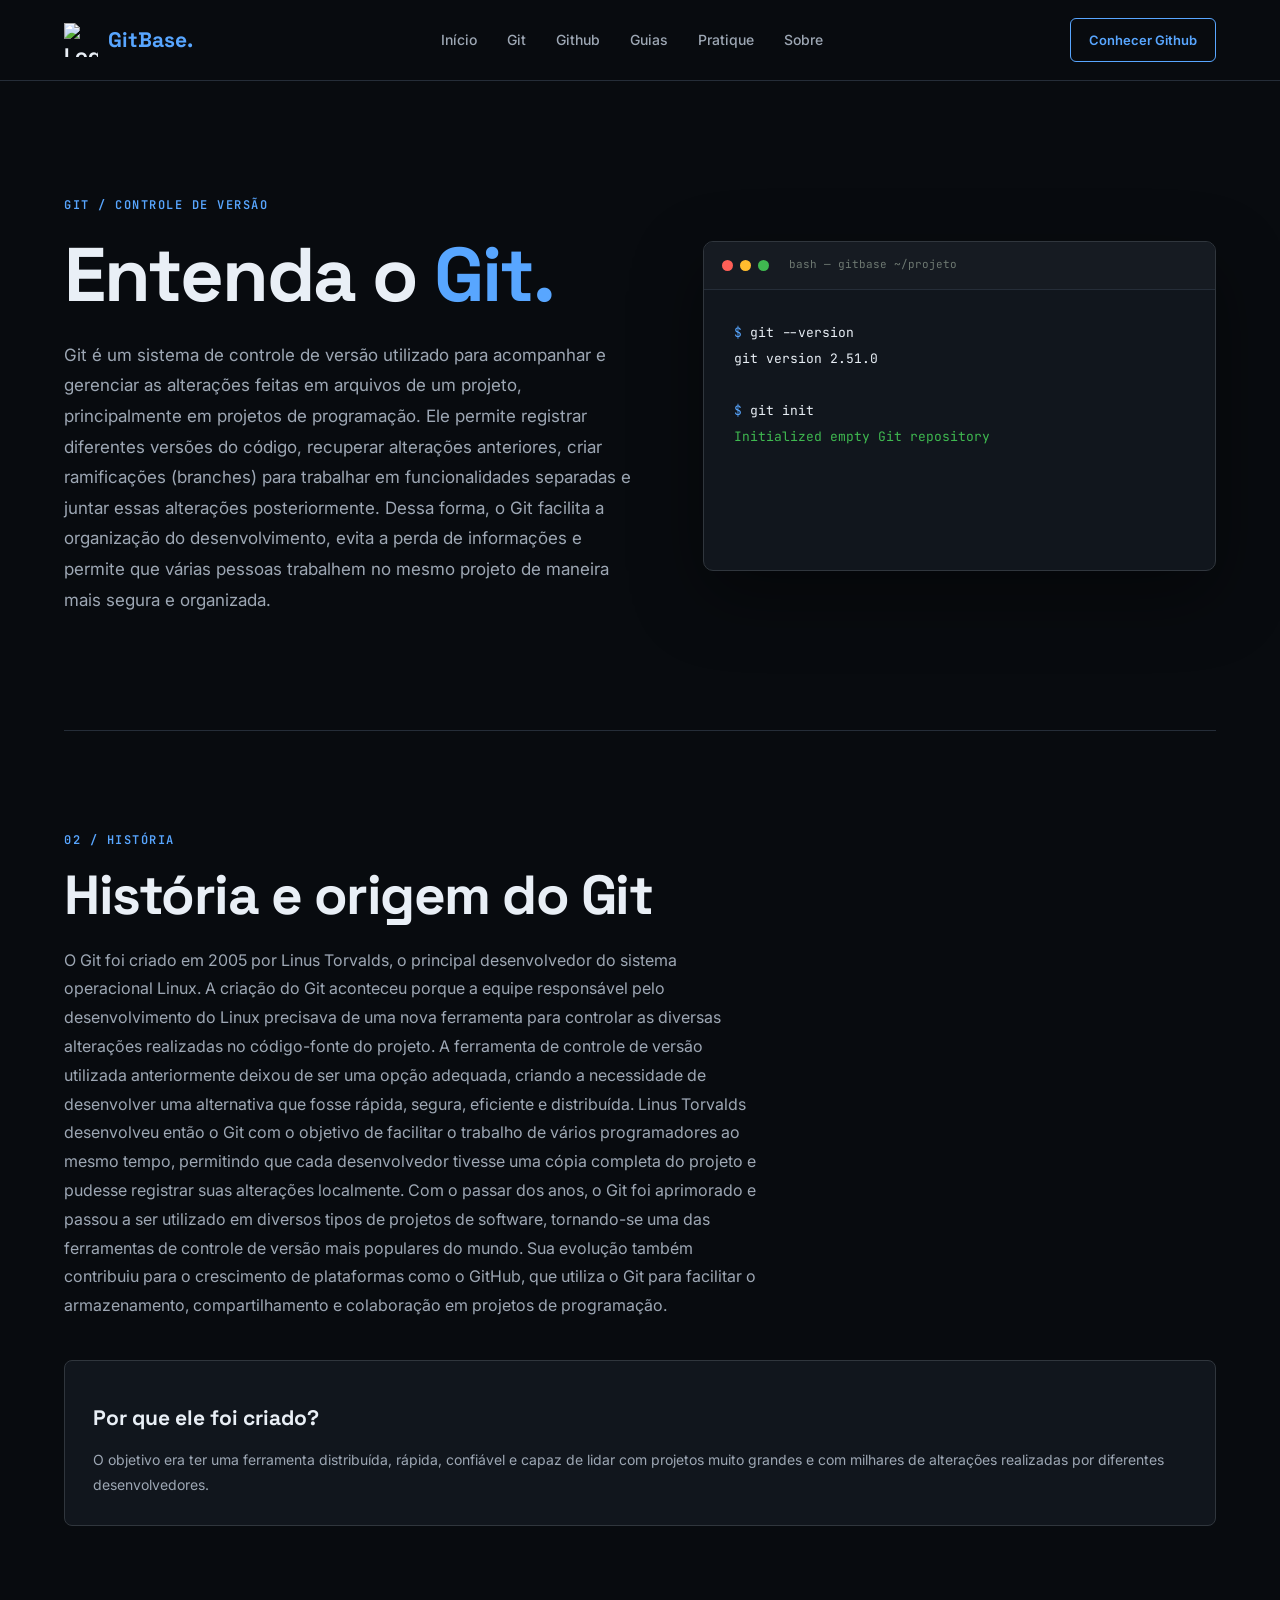
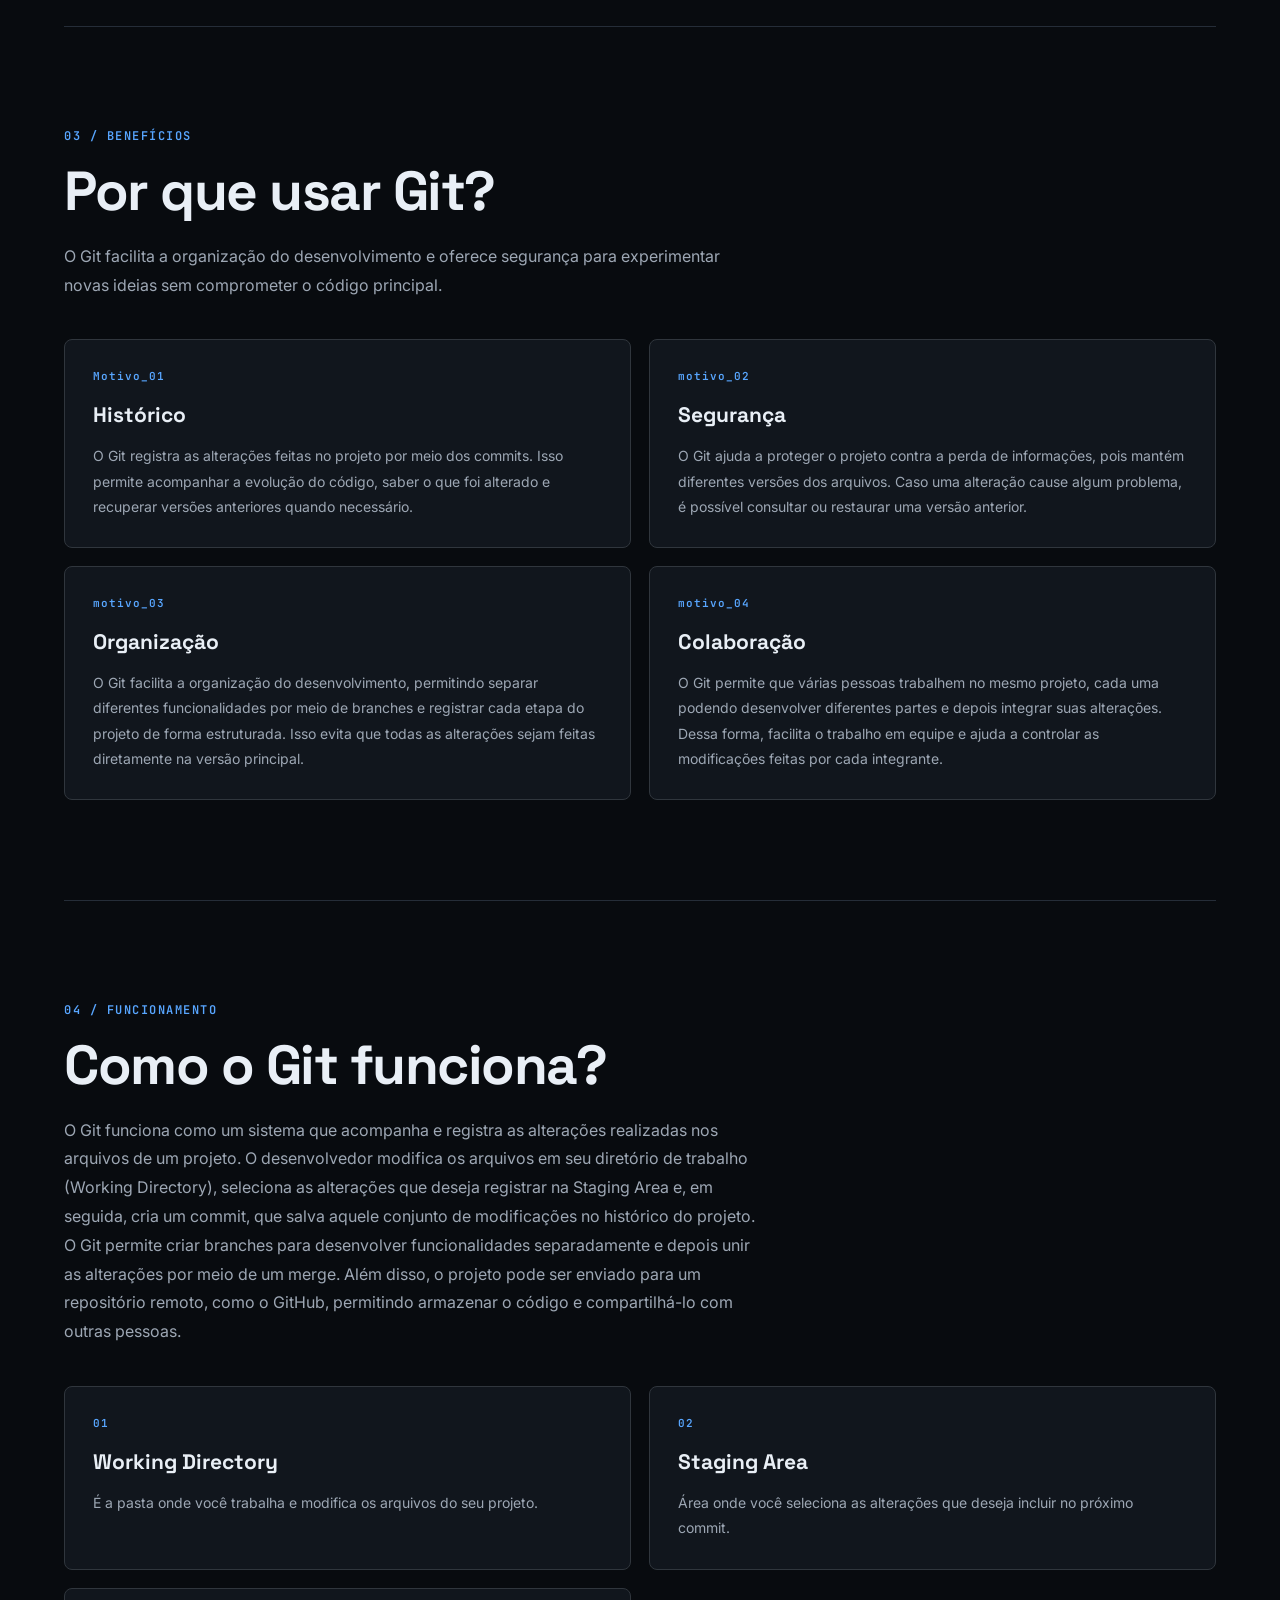
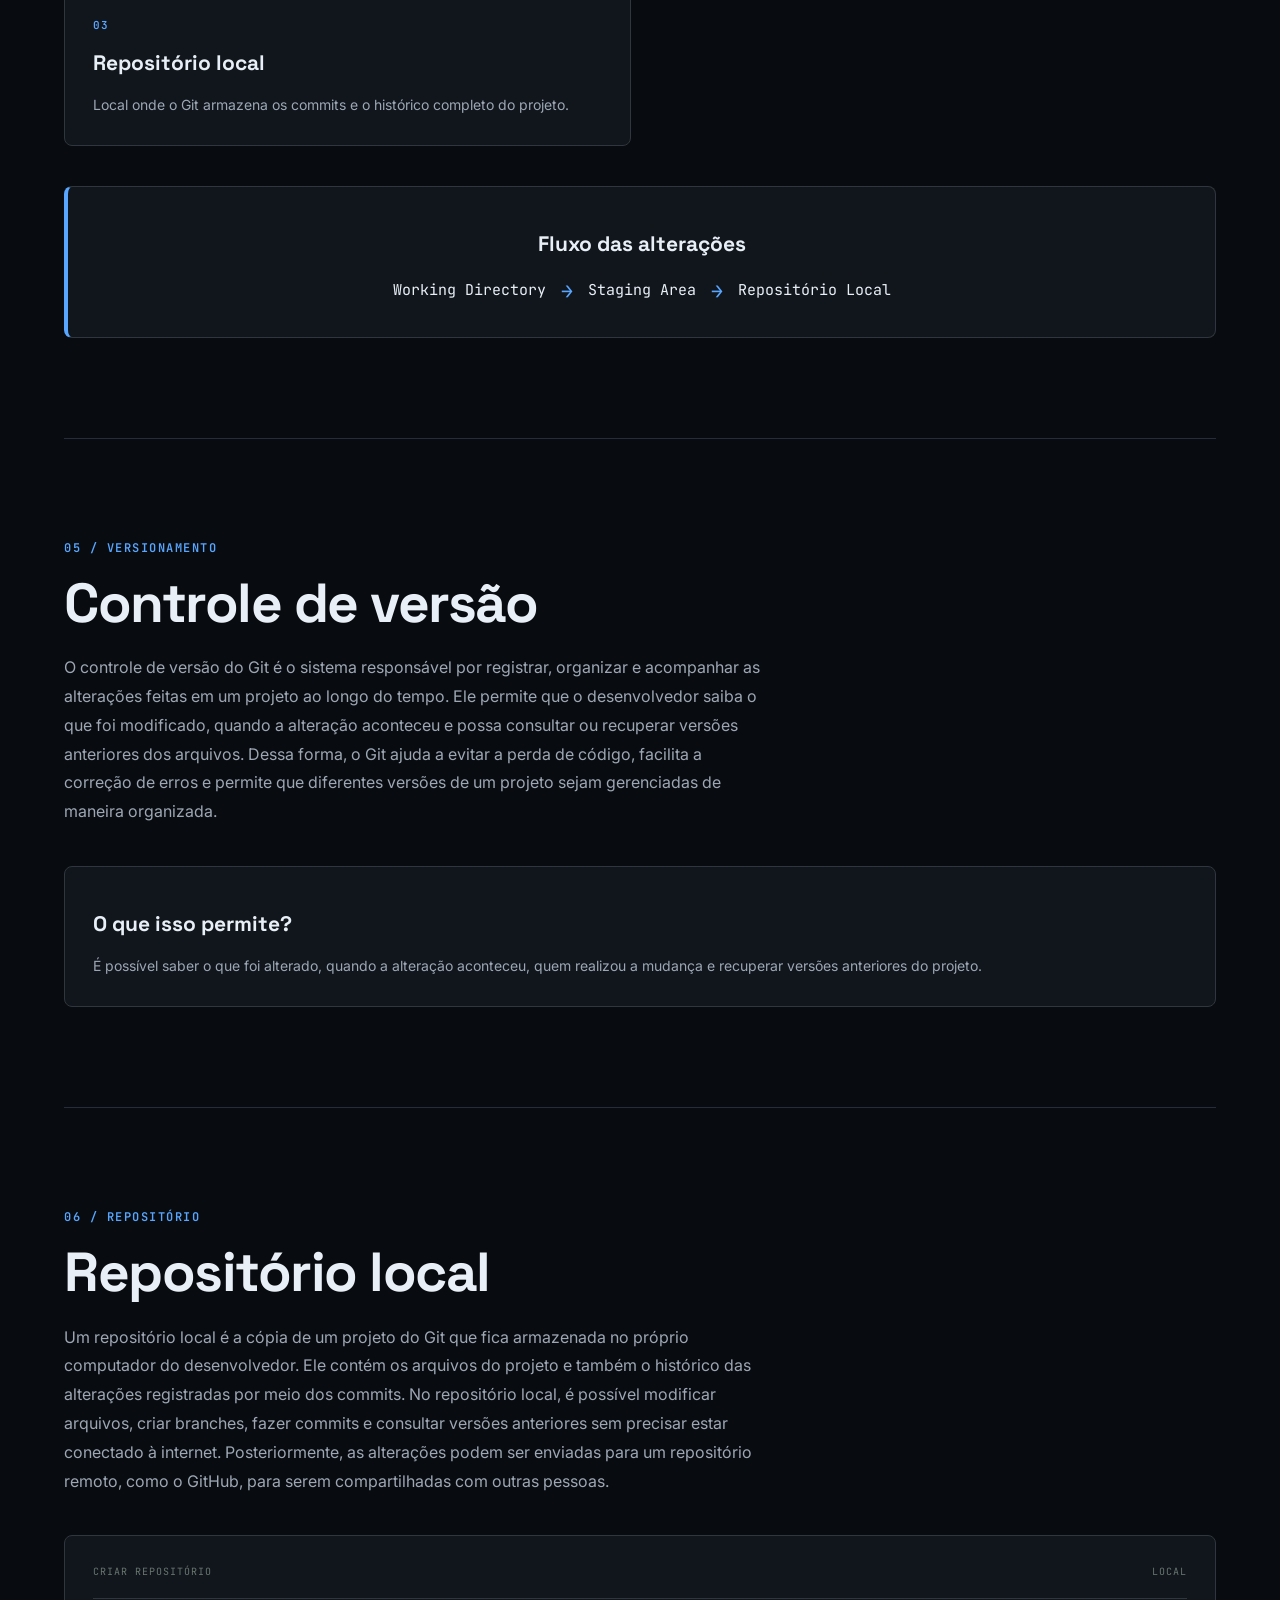
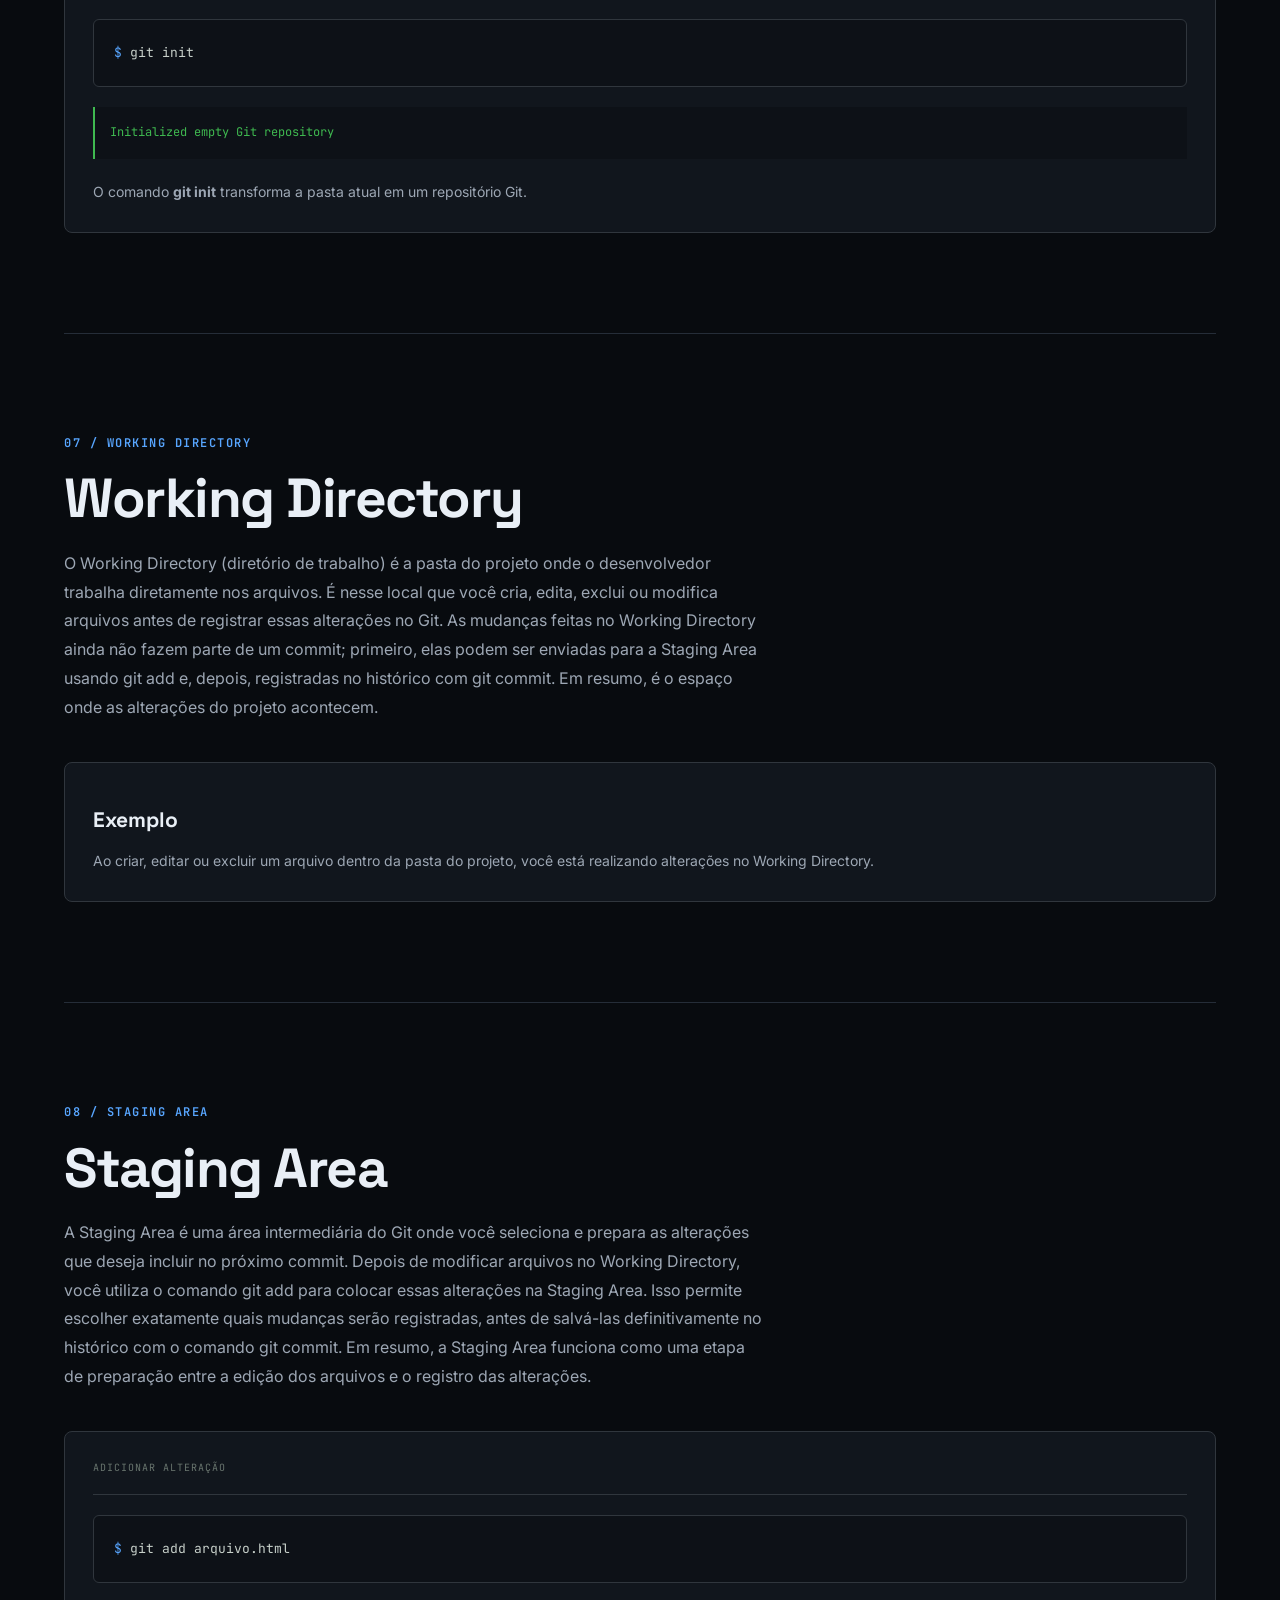
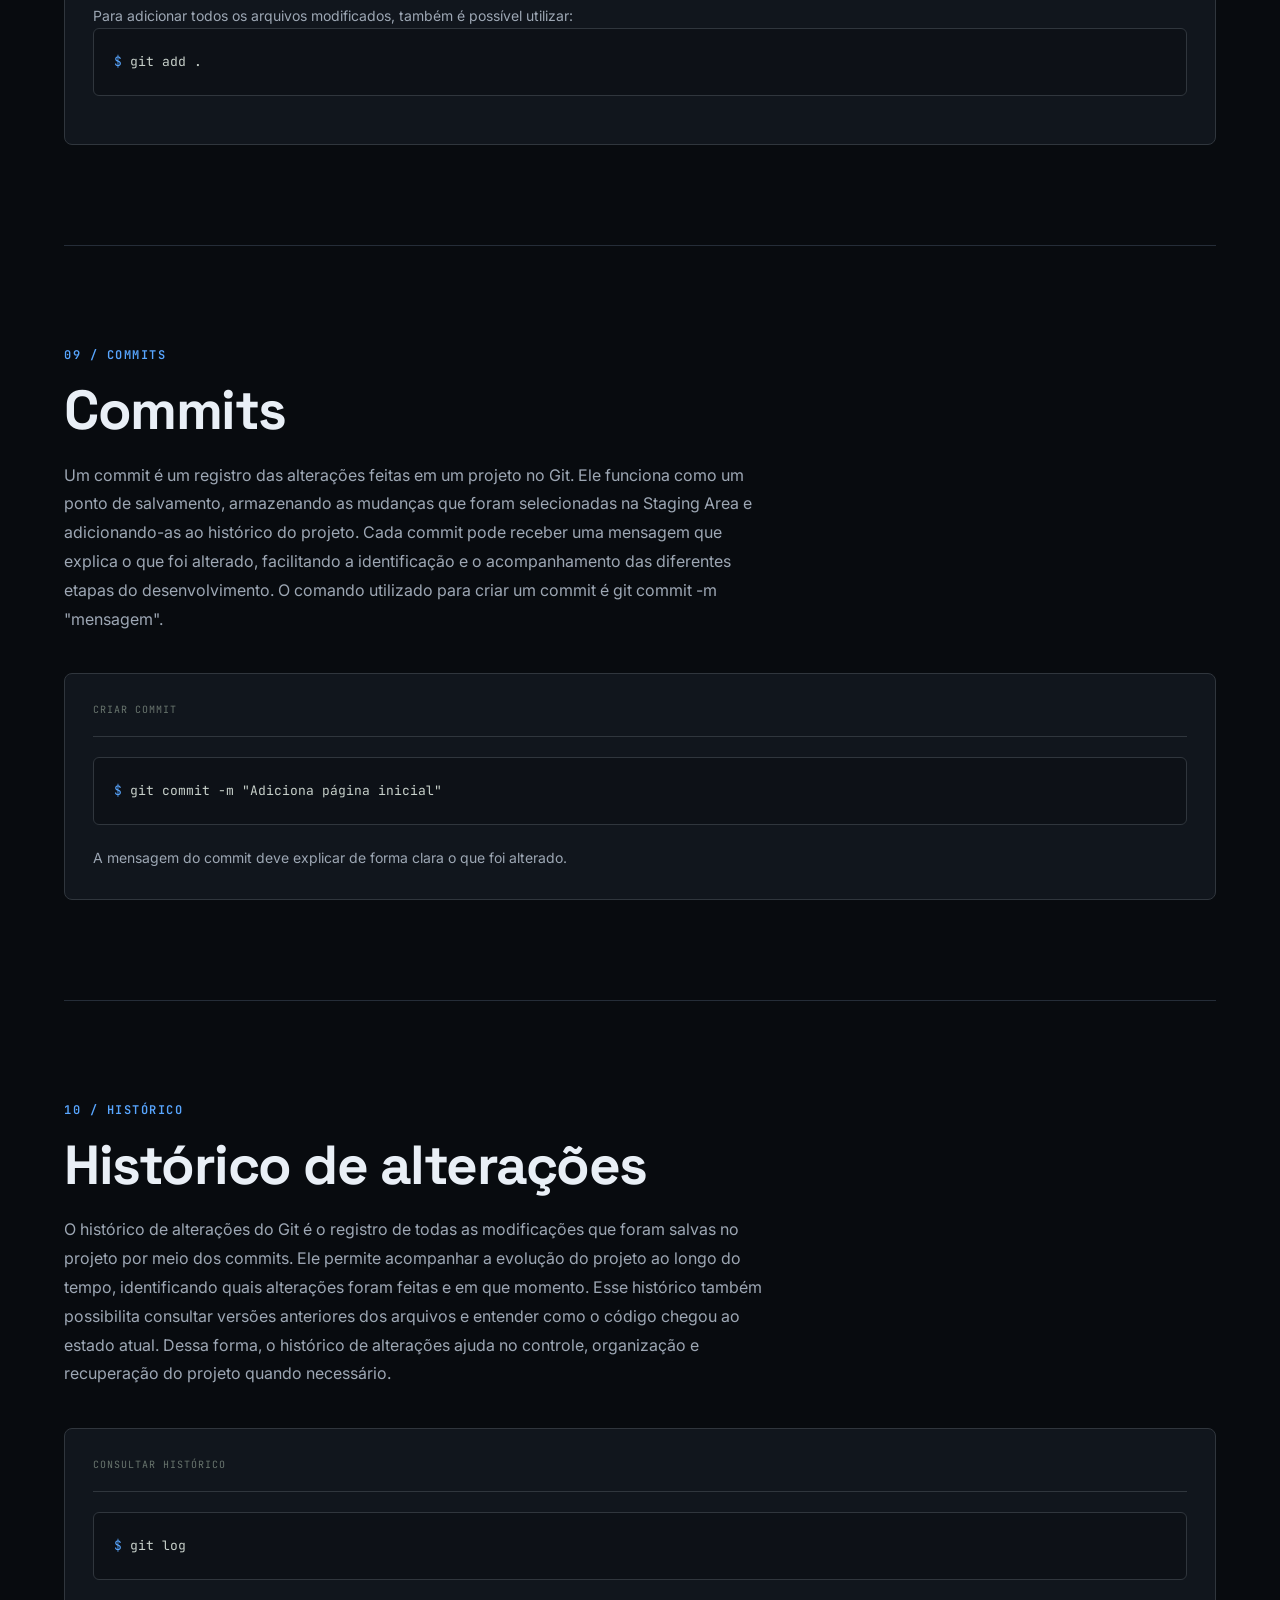
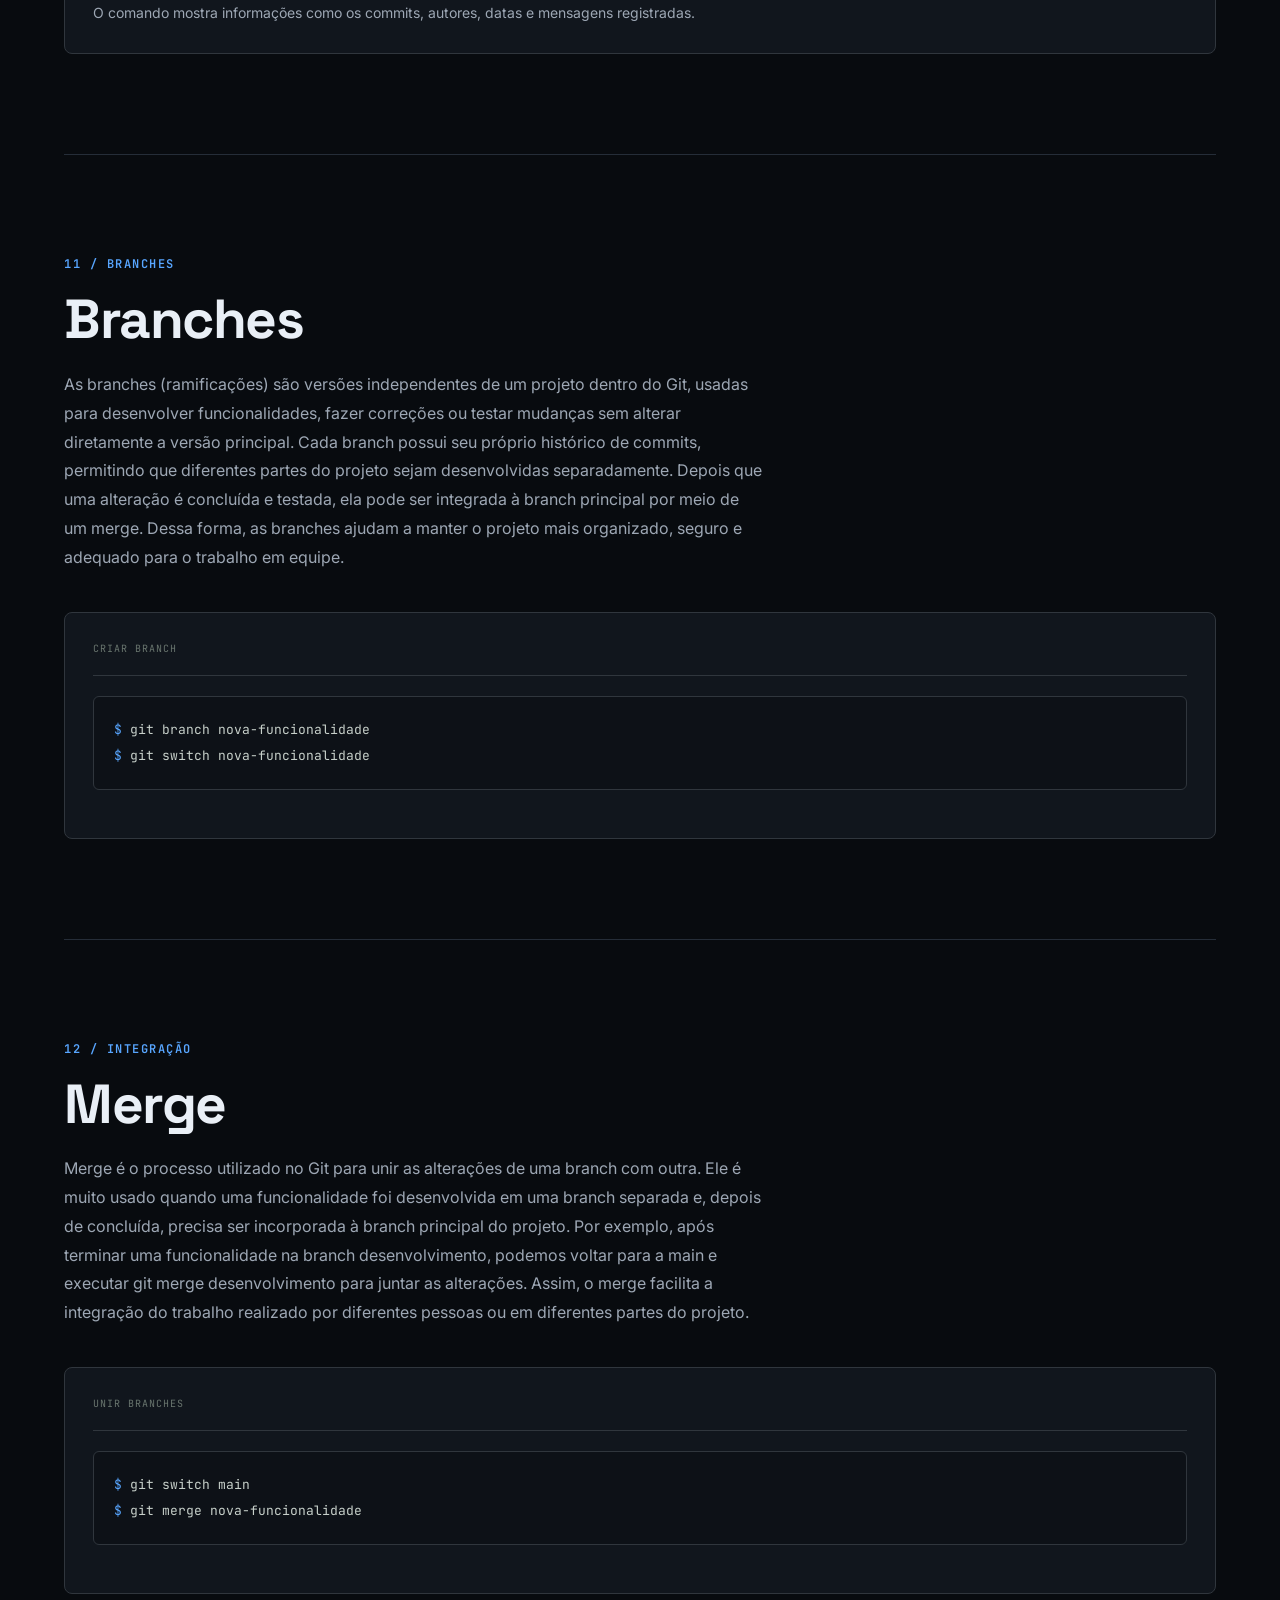
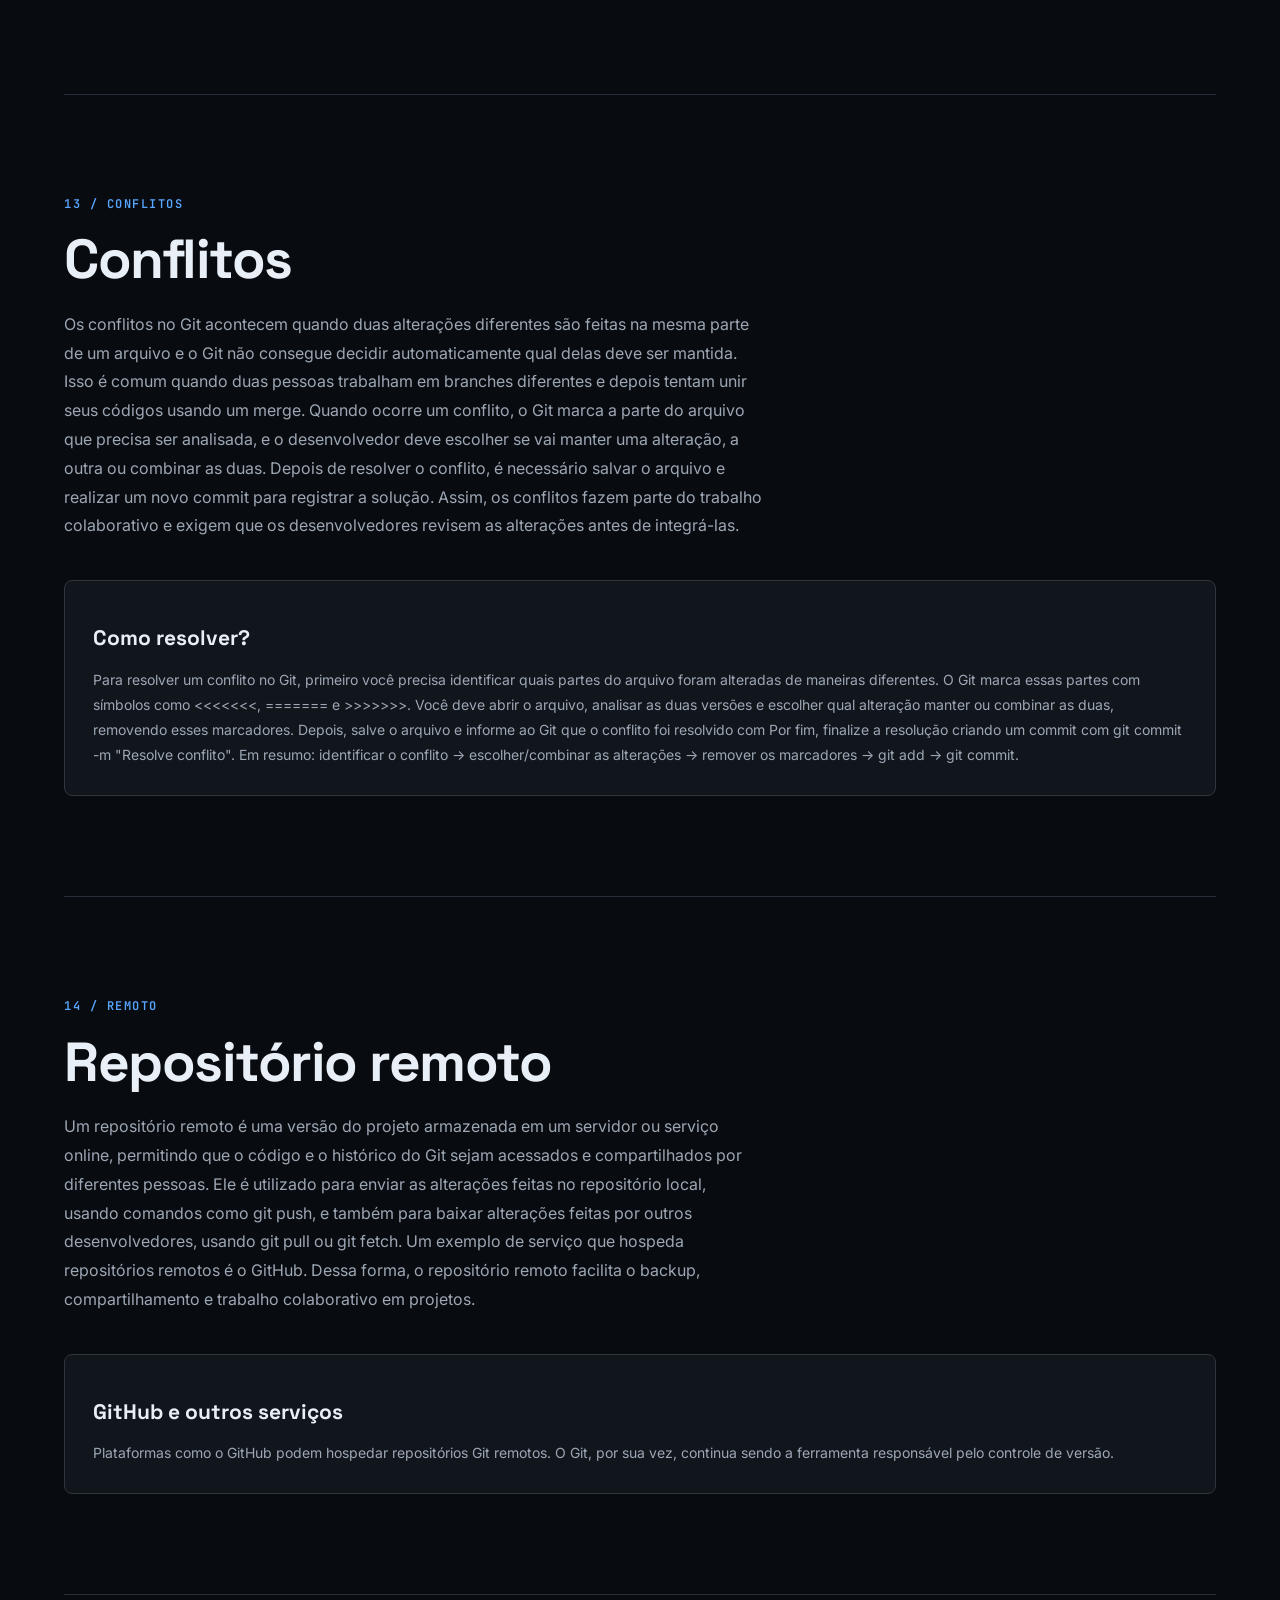
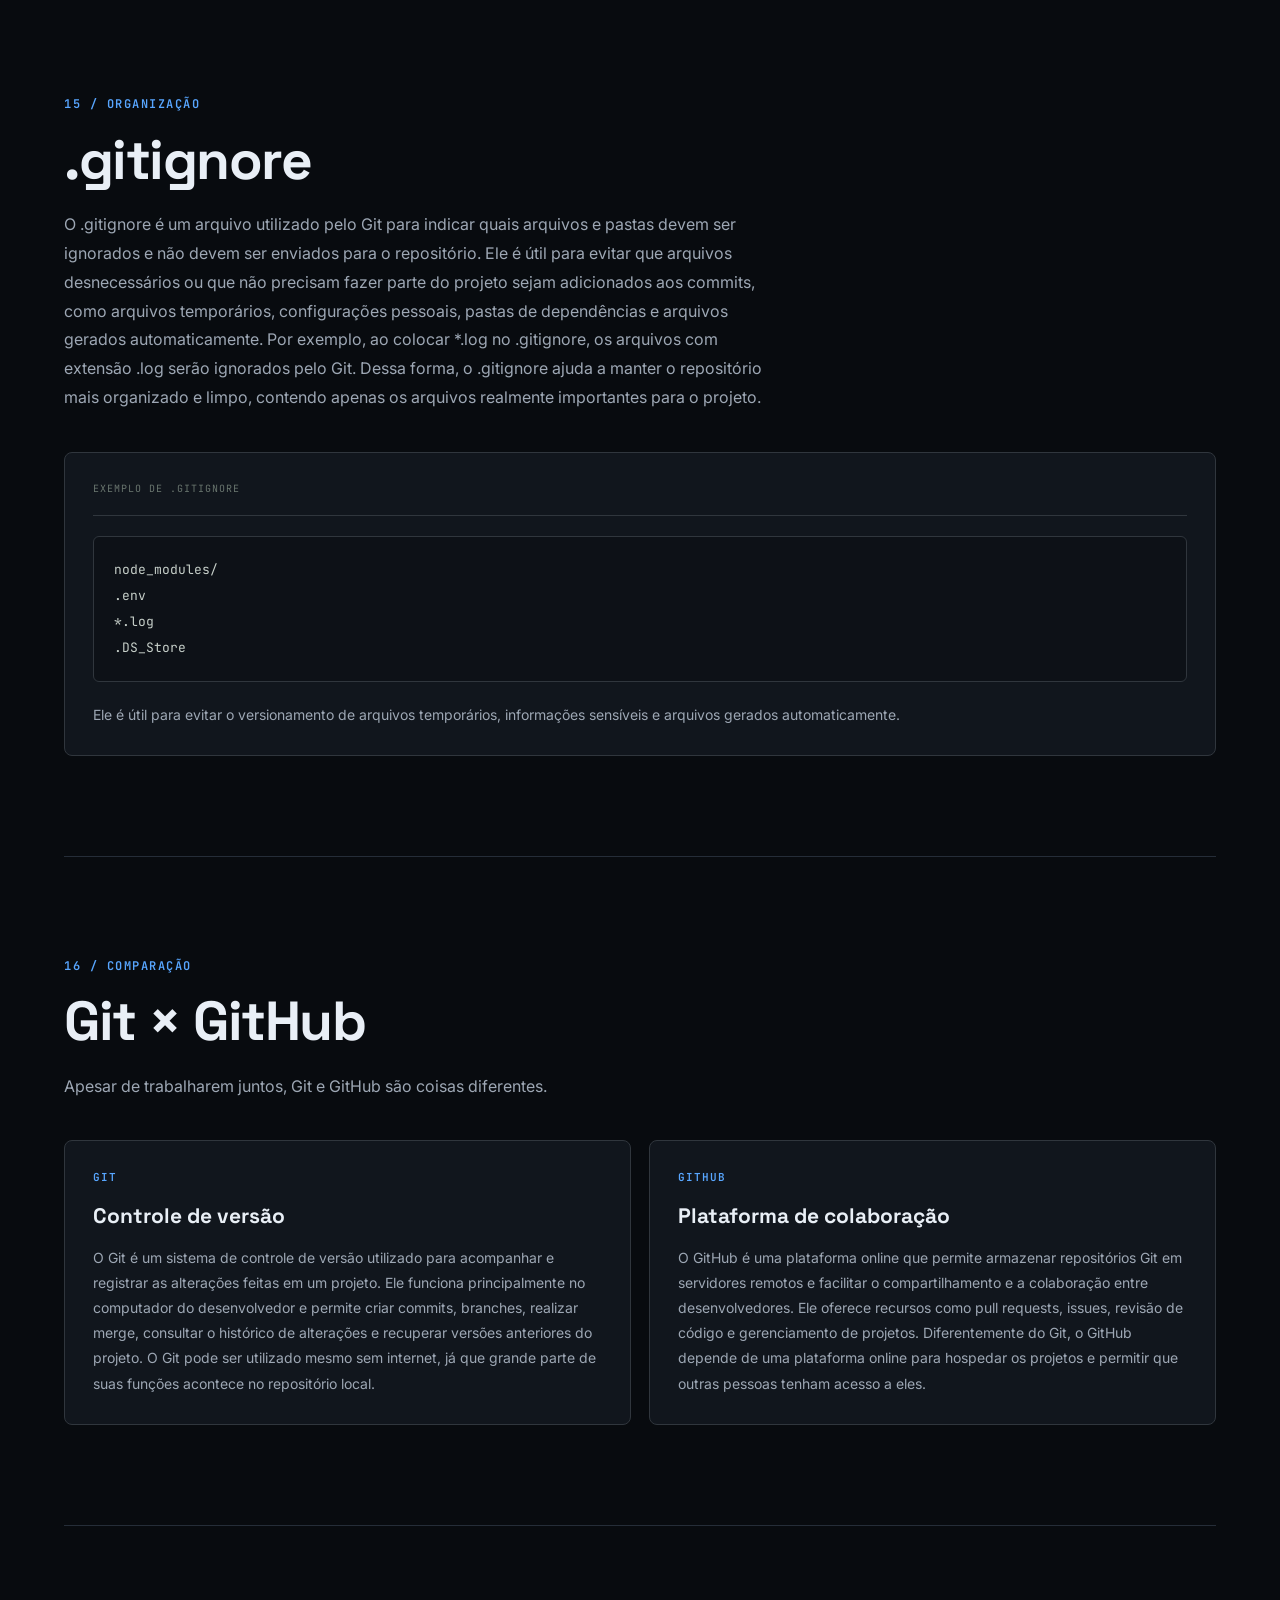
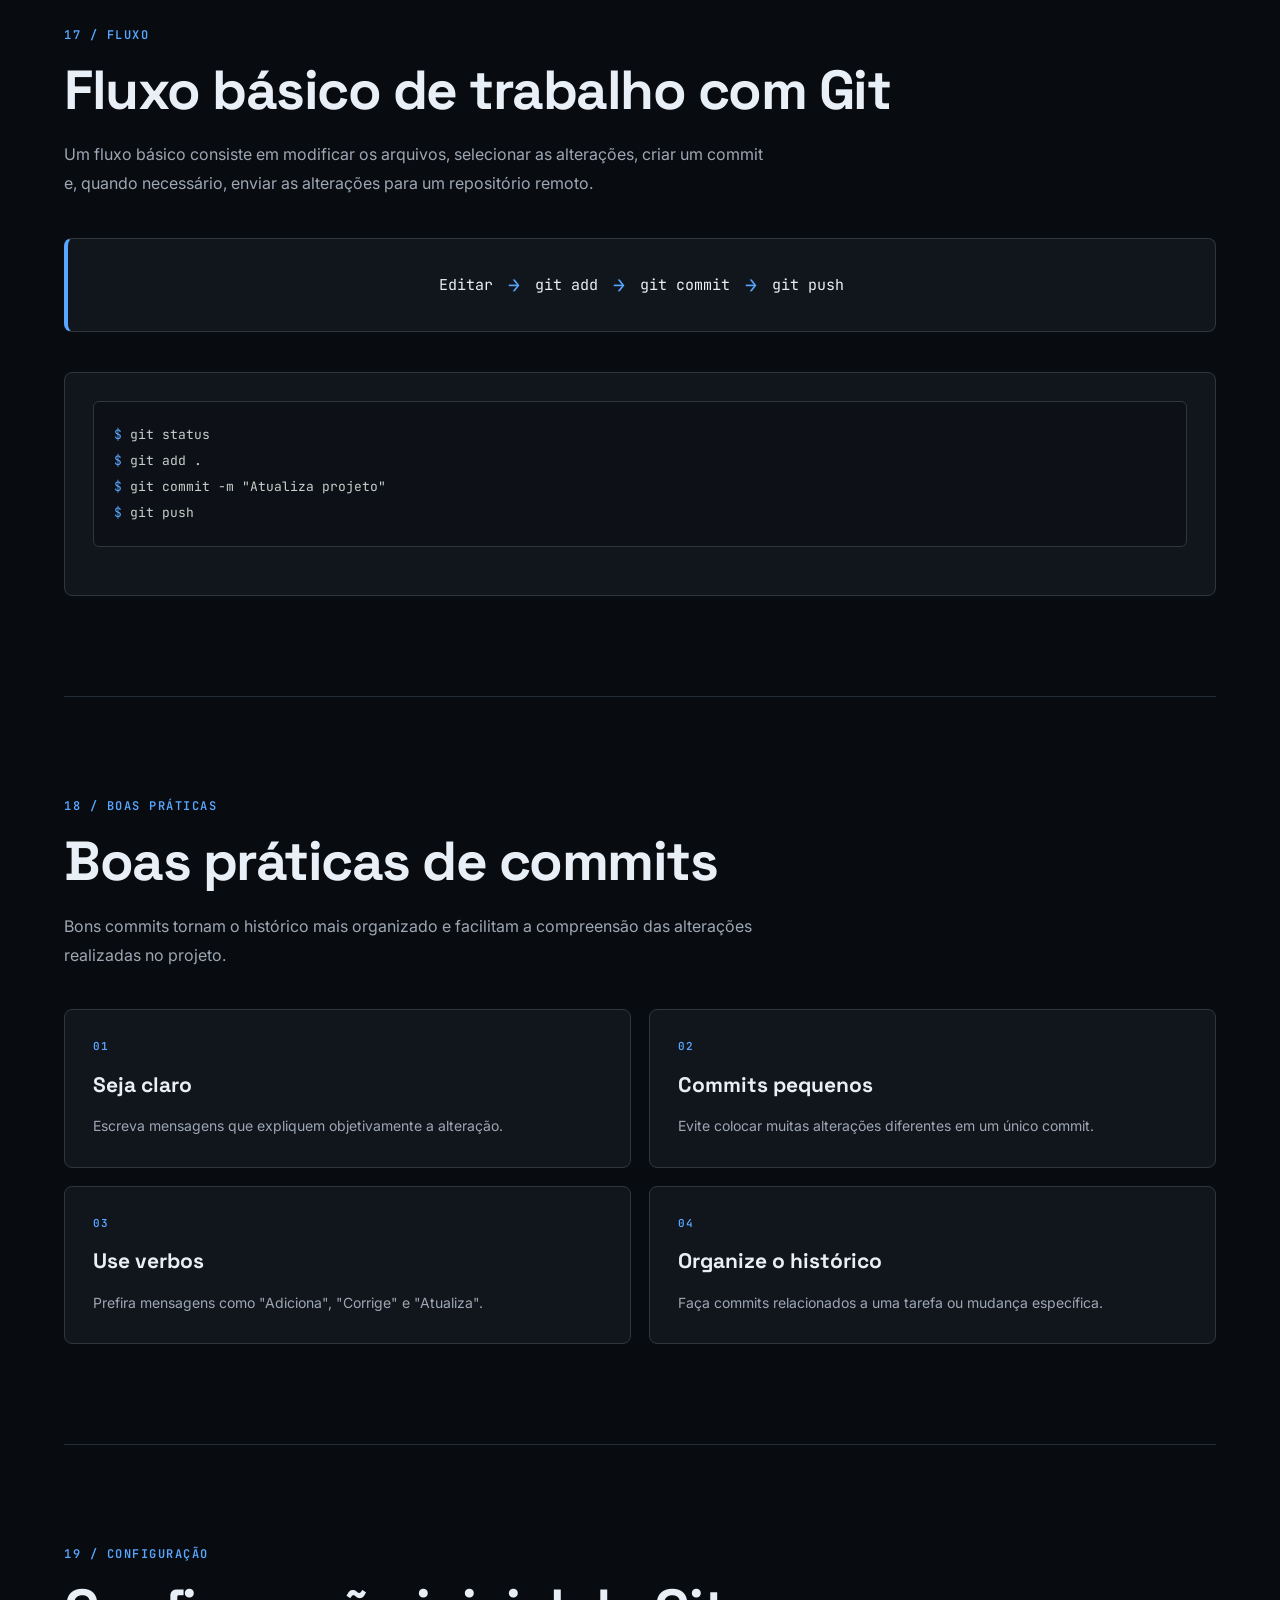
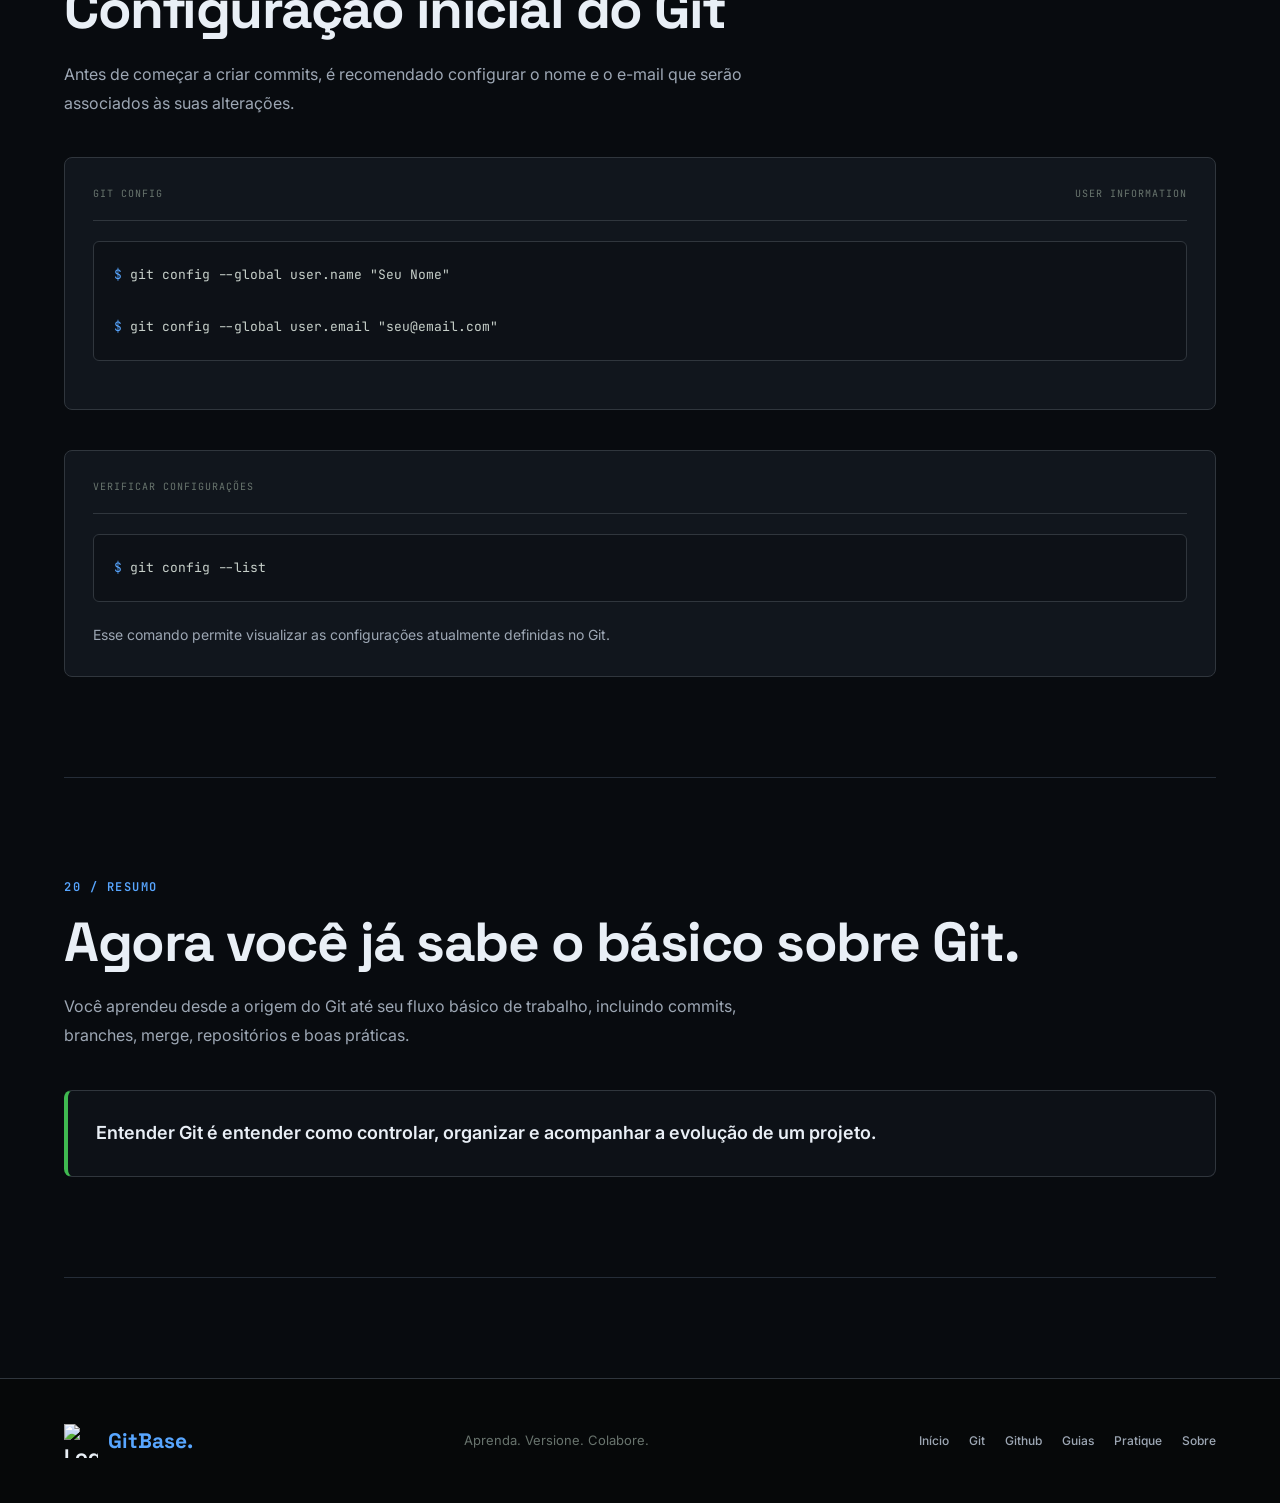
==== pages/git.html @ 52e03efa "mais conteúdos adicionados" ====
<!doctype html>
<html lang="pt-br">

<head>
  <meta charset="UTF-8">
  <meta name="viewport" content="width=device-width, initial-scale=1.0">

  <title>Git | GitBase</title>

  <link rel="stylesheet" href="./style_git.css">

  <link rel="preconnect" href="https://fonts.googleapis.com">
  <link rel="preconnect" href="https://fonts.gstatic.com" crossorigin>

  <link
    href="https://fonts.googleapis.com/css2?family=Inter:wght@400;500;600;700;800&family=JetBrains+Mono:wght@400;500;600&family=Space+Grotesk:wght@400;500;600;700&display=swap"
    rel="stylesheet"
  >
</head>

<body>

  <!-- ================= HEADER ================= -->

  <header>

    <nav class="container">

      <a href="../index.html" class="logo">
        <img src="../assets/logo.png" alt="Logo GitBase">
        <span>GitBase.</span>
      </a>

      <nav class="menu">
        <a href="../index.html">Início</a>
        <a href="../git.html">Git</a>
        <a href="../github.html">Github</a>
        <a href="../guias.html">Guias</a>
        <a href="../pratique.html">Pratique</a>
        <a href="../sobre.html">Sobre</a>
      </nav>

      <a href="../github.html" class="header-button">
        Conhecer Github
      </a>

    </nav>

  </header>


  <!-- ================= MAIN ================= -->

  <main class="container">


    <!-- ================= HERO ================= -->

    <section class="hero">

      <article class="hero-text">

        <p class="tag">GIT / CONTROLE DE VERSÃO</p>

        <h1>
          Entenda o <span>Git.</span>
        </h1>

        <p>
          Git é um sistema de controle de versão utilizado para acompanhar e gerenciar as alterações feitas 
          em arquivos de um projeto, principalmente em projetos de programação. Ele permite registrar diferentes versões do código, 
          recuperar alterações anteriores, criar ramificações (branches) para trabalhar em funcionalidades separadas e juntar essas alterações posteriormente. 
          Dessa forma, o Git facilita a organização do desenvolvimento, evita a perda de informações e permite que várias pessoas trabalhem no mesmo projeto de maneira mais segura e organizada.
        </p>

      </article>


      <article class="terminal">

        <header class="terminal-top">

          <span class="terminal-dots">
            <i class="circle red"></i>
            <i class="circle yellow"></i>
            <i class="circle green"></i>
          </span>

          <p>bash — gitbase ~/projeto</p>

        </header>

        <section class="terminal-content">

          <p>
            <span>$</span> git --version
          </p>

          <p>
            git version 2.51.0
          </p>

          <br>

          <p>
            <span>$</span> git init
          </p>

          <p class="success">
            Initialized empty Git repository
          </p>

        </section>

      </article>

    </section>

    <!-- ================= HISTÓRIA ================= -->

    <section class="content-section">

      <p class="tag">02 / HISTÓRIA</p>

      <h2>História e origem do Git</h2>

      <p class="section-intro">
      O Git foi criado em 2005 por Linus Torvalds, o principal desenvolvedor do sistema operacional Linux. 
      A criação do Git aconteceu porque a equipe responsável pelo desenvolvimento do Linux precisava de uma nova ferramenta para controlar as diversas 
      alterações realizadas no código-fonte do projeto. A ferramenta de controle de versão utilizada anteriormente 
      deixou de ser uma opção adequada, criando a necessidade de desenvolver uma alternativa que fosse rápida, 
      segura, eficiente e distribuída. Linus Torvalds desenvolveu então o Git com o objetivo de facilitar o trabalho de vários 
      programadores ao mesmo tempo, permitindo que cada desenvolvedor tivesse uma cópia completa do projeto e pudesse registrar suas alterações 
      localmente. Com o passar dos anos, o Git foi aprimorado e passou a ser utilizado em diversos tipos de projetos de 
      software, tornando-se uma das ferramentas de controle de versão mais populares do mundo. Sua evolução também contribuiu para o crescimento de plataformas como o GitHub, 
      que utiliza o Git para facilitar o armazenamento, compartilhamento e colaboração em projetos de programação.
      </p>

      <article class="info-card">

        <h3>Por que ele foi criado?</h3>

        <p>
          O objetivo era ter uma ferramenta distribuída, rápida,
          confiável e capaz de lidar com projetos muito grandes
          e com milhares de alterações realizadas por diferentes
          desenvolvedores.
        </p>

      </article>

    </section>


    <!-- ================= POR QUE USAR ================= -->

    <section class="content-section">

      <p class="tag">03 / BENEFÍCIOS</p>

      <h2>Por que usar Git?</h2>

      <p class="section-intro">
        O Git facilita a organização do desenvolvimento e oferece
        segurança para experimentar novas ideias sem comprometer
        o código principal.
      </p>


      <section class="cards-grid">

        <article class="card">
          <span class="number">Motivo_01</span>
          <h3>Histórico</h3>
          <p>
            O Git registra as alterações feitas no projeto por meio dos commits. 
            Isso permite acompanhar a evolução do código, saber o que foi alterado e recuperar versões anteriores quando necessário.
          </p>
        </article>

        <article class="card">
          <span class="number">motivo_02</span>
          <h3>Segurança</h3>
          <p>
          O Git ajuda a proteger o projeto contra a perda de informações, 
          pois mantém diferentes versões dos arquivos. Caso uma alteração cause algum problema, é 
          possível consultar ou restaurar uma versão anterior.
          </p>
        </article>

        <article class="card">
          <span class="number">motivo_03</span>
          <h3>Organização</h3>
          <p>
          O Git facilita a organização do desenvolvimento, 
          permitindo separar diferentes funcionalidades por meio 
          de branches e registrar cada etapa do projeto de forma estruturada. 
          Isso evita que todas as alterações sejam feitas diretamente na versão principal.
          </p>
        </article>

        <article class="card">
          <span class="number">motivo_04</span>
          <h3>Colaboração</h3>
          <p>
          O Git permite que várias pessoas trabalhem no mesmo projeto, cada 
          uma podendo desenvolver diferentes partes e depois integrar suas alterações. 
          Dessa forma, facilita o trabalho em equipe e ajuda a controlar as modificações 
          feitas por cada integrante.
          </p>
        </article>

      </section>

    </section>


    <!-- ================= COMO FUNCIONA ================= -->

    <section class="content-section">

      <p class="tag">04 / FUNCIONAMENTO</p>

      <h2>Como o Git funciona?</h2>

      <p class="section-intro">
      O Git funciona como um sistema que acompanha e registra as alterações realizadas nos 
      arquivos de um projeto. O desenvolvedor modifica os arquivos em seu diretório de trabalho
      (Working Directory), seleciona as alterações que deseja registrar na Staging Area e, em
      seguida, cria um commit, que salva aquele conjunto de modificações no histórico do projeto. O Git permite criar branches para desenvolver funcionalidades separadamente e depois unir as alterações por meio de um merge. Além disso, o projeto pode ser enviado para um repositório remoto, como o GitHub, permitindo armazenar o código e compartilhá-lo com outras pessoas.
      </p>


      <section class="cards-grid">

        <article class="card">
          <span class="number">01</span>
          <h3>Working Directory</h3>
          <p>
            É a pasta onde você trabalha e modifica os arquivos
            do seu projeto.
          </p>
        </article>

        <article class="card">
          <span class="number">02</span>
          <h3>Staging Area</h3>
          <p>
            Área onde você seleciona as alterações que deseja
            incluir no próximo commit.
          </p>
        </article>

        <article class="card">
          <span class="number">03</span>
          <h3>Repositório local</h3>
          <p>
            Local onde o Git armazena os commits e o histórico
            completo do projeto.
          </p>
        </article>

      </section>


      <article class="flow-card">

        <h3>Fluxo das alterações</h3>

        <p class="flow">
          Working Directory
          <span>→</span>
          Staging Area
          <span>→</span>
          Repositório Local
        </p>

      </article>

    </section>


    <!-- ================= CONTROLE DE VERSÃO ================= -->

    <section class="content-section">

      <p class="tag">05 / VERSIONAMENTO</p>

      <h2>Controle de versão</h2>

      <p class="section-intro">
      O controle de versão do Git é o sistema responsável por registrar, organizar e acompanhar as alterações 
      feitas em um projeto ao longo do tempo. Ele permite que o desenvolvedor saiba o que foi modificado, quando 
      a alteração aconteceu e possa consultar ou recuperar versões anteriores dos arquivos. Dessa forma, o Git ajuda a 
      evitar a perda de código, facilita a correção de erros e permite que diferentes versões de um projeto sejam gerenciadas de maneira organizada.
      </p>

      <article class="info-card">

        <h3>O que isso permite?</h3>

        <p>
          É possível saber o que foi alterado, quando a alteração
          aconteceu, quem realizou a mudança e recuperar versões
          anteriores do projeto.
        </p>

      </article>

    </section>


    <!-- ================= REPOSITÓRIO LOCAL ================= -->

    <section class="content-section">

      <p class="tag">06 / REPOSITÓRIO</p>

      <h2>Repositório local</h2>

      <p class="section-intro">
      Um repositório local é a cópia de um projeto do Git que fica armazenada no próprio 
      computador do desenvolvedor. Ele contém os arquivos do projeto e também o histórico das 
      alterações registradas por meio dos commits. No repositório local, é possível modificar arquivos, criar branches, 
      fazer commits e consultar versões anteriores sem precisar estar conectado à internet. 
      Posteriormente, as alterações podem ser enviadas para um repositório remoto, como o GitHub, para 
      serem compartilhadas com outras pessoas.
      </p>

      <article class="code-card">

        <header class="card-header">
          <p>CRIAR REPOSITÓRIO</p>
          <p>LOCAL</p>
        </header>

        <pre><code><span>$</span> git init</code></pre>

        <p class="success-box">
          Initialized empty Git repository
        </p>

        <p>
          O comando <strong>git init</strong> transforma a pasta
          atual em um repositório Git.
        </p>

      </article>

    </section>


    <!-- ================= WORKING DIRECTORY ================= -->

    <section class="content-section">

      <p class="tag">07 / WORKING DIRECTORY</p>

      <h2>Working Directory</h2>

      <p class="section-intro">
      O Working Directory (diretório de trabalho) é a pasta do projeto onde o desenvolvedor 
      trabalha diretamente nos arquivos. É nesse local que você cria, edita, exclui ou modifica arquivos antes 
      de registrar essas alterações no Git. As mudanças feitas no Working Directory ainda não fazem parte de um commit; 
      primeiro, elas podem ser enviadas para a Staging Area usando git add e, depois, registradas no histórico com git commit. Em resumo, é 
      o espaço onde as alterações do projeto acontecem.
      </p>

      <article class="info-card">

        <h3>Exemplo</h3>

        <p>
          Ao criar, editar ou excluir um arquivo dentro da pasta
          do projeto, você está realizando alterações no Working
          Directory.
        </p>

      </article>

    </section>


    <!-- ================= STAGING ================= -->

    <section class="content-section">

      <p class="tag">08 / STAGING AREA</p>

      <h2>Staging Area</h2>

      <p class="section-intro">
      A Staging Area é uma área intermediária do Git onde você seleciona e prepara as alterações que deseja incluir 
      no próximo commit. Depois de modificar arquivos no Working Directory, você utiliza o comando git add 
      para colocar essas alterações na Staging Area. Isso permite escolher exatamente quais mudanças serão registradas, 
      antes de salvá-las definitivamente no histórico com o comando git commit. Em resumo, a Staging Area funciona como uma etapa 
      de preparação entre a edição dos arquivos e o registro das alterações.
      </p>

      <article class="code-card">

        <header class="card-header">
          <p>ADICIONAR ALTERAÇÃO</p>
        </header>

        <pre><code><span>$</span> git add arquivo.html</code></pre>

        <p>
          Para adicionar todos os arquivos modificados,
          também é possível utilizar:
        </p>

        <pre><code><span>$</span> git add .</code></pre>

      </article>

    </section>


    <!-- ================= COMMITS ================= -->

    <section class="content-section">

      <p class="tag">09 / COMMITS</p>

      <h2>Commits</h2>

      <p class="section-intro">
      Um commit é um registro das alterações feitas em um projeto no Git. 
      Ele funciona como um ponto de salvamento, armazenando as mudanças que foram 
      selecionadas na Staging Area e adicionando-as ao histórico do projeto. Cada commit pode receber 
      uma mensagem que explica o que foi alterado, facilitando a identificação e o acompanhamento 
      das diferentes etapas do desenvolvimento. O comando utilizado para criar um commit é git commit -m "mensagem".
      </p>

      <article class="code-card">

        <header class="card-header">
          <p>CRIAR COMMIT</p>
        </header>

        <pre><code><span>$</span> git commit -m "Adiciona página inicial"</code></pre>

        <p>
          A mensagem do commit deve explicar de forma clara
          o que foi alterado.
        </p>

      </article>

    </section>


    <!-- ================= HISTÓRICO ================= -->

    <section class="content-section">

      <p class="tag">10 / HISTÓRICO</p>

      <h2>Histórico de alterações</h2>

      <p class="section-intro">
      O histórico de alterações do Git é o registro de todas as modificações que foram salvas no projeto por meio dos commits. 
      Ele permite acompanhar a evolução do projeto ao longo do tempo, identificando quais alterações foram feitas e em que momento. 
      Esse histórico também possibilita consultar versões anteriores dos arquivos e entender como o código chegou ao estado atual. 
      Dessa forma, o histórico de alterações ajuda no controle, organização e recuperação do projeto quando necessário.
      </p>

      <article class="code-card">

        <header class="card-header">
          <p>CONSULTAR HISTÓRICO</p>
        </header>

        <pre><code><span>$</span> git log</code></pre>

        <p>
          O comando mostra informações como os commits,
          autores, datas e mensagens registradas.
        </p>

      </article>

    </section>


    <!-- ================= BRANCHES ================= -->

    <section class="content-section">

      <p class="tag">11 / BRANCHES</p>

      <h2>Branches</h2>

      <p class="section-intro">
      As branches (ramificações) são versões independentes de um projeto dentro do Git, usadas para desenvolver funcionalidades, 
      fazer correções ou testar mudanças sem alterar diretamente a versão principal. 
      Cada branch possui seu próprio histórico de commits, permitindo que diferentes partes do projeto sejam desenvolvidas separadamente. 
      Depois que uma alteração é concluída e testada, ela pode ser integrada à branch principal por meio de um merge. 
      Dessa forma, as branches ajudam a manter o projeto mais organizado, seguro e adequado para o trabalho em equipe.
      </p>

      <article class="code-card">

        <header class="card-header">
          <p>CRIAR BRANCH</p>
        </header>

        <pre><code><span>$</span> git branch nova-funcionalidade
<span>$</span> git switch nova-funcionalidade</code></pre>

      </article>

    </section>


    <!-- ================= MERGE ================= -->

    <section class="content-section">

      <p class="tag">12 / INTEGRAÇÃO</p>

      <h2>Merge</h2>

      <p class="section-intro">
      Merge é o processo utilizado no Git para unir as alterações de uma branch com outra. 
      Ele é muito usado quando uma funcionalidade foi desenvolvida em uma branch separada e, 
      depois de concluída, precisa ser incorporada à branch principal do projeto. 
      Por exemplo, após terminar uma funcionalidade na branch desenvolvimento, podemos voltar para a 
      main e executar git merge desenvolvimento para juntar as alterações. 
      Assim, o merge facilita a integração do trabalho realizado por diferentes pessoas ou em diferentes 
      partes do projeto.
      </p>

      <article class="code-card">

        <header class="card-header">
          <p>UNIR BRANCHES</p>
        </header>

        <pre><code><span>$</span> git switch main
<span>$</span> git merge nova-funcionalidade</code></pre>

      </article>

    </section>


    <!-- ================= CONFLITOS ================= -->

    <section class="content-section">

      <p class="tag">13 / CONFLITOS</p>

      <h2>Conflitos</h2>

      <p class="section-intro">
      Os conflitos no Git acontecem quando duas alterações diferentes são feitas na mesma parte de um arquivo e o 
      Git não consegue decidir automaticamente qual delas deve ser mantida. 
      Isso é comum quando duas pessoas trabalham em branches diferentes e depois tentam unir seus 
      códigos usando um merge. Quando ocorre um conflito, o Git marca a parte do arquivo que precisa 
      ser analisada, e o desenvolvedor deve escolher se vai manter uma alteração, a outra ou 
      combinar as duas. Depois de resolver o conflito, é necessário salvar o arquivo e realizar um novo commit para registrar 
      a solução. Assim, os conflitos fazem parte do trabalho colaborativo e exigem que os desenvolvedores revisem as alterações 
      antes de integrá-las.
      </p>

      <article class="info-card">

        <h3>Como resolver?</h3>

        <p>
          Para resolver um conflito no Git, primeiro você precisa identificar 
        quais partes do arquivo foram alteradas de maneiras diferentes. O Git marca essas partes com símbolos 
        como <<<<<<<, ======= e >>>>>>>. Você deve abrir o arquivo, analisar as duas versões e escolher qual alteração manter 
        ou combinar as duas, removendo esses marcadores. Depois, salve o arquivo e informe ao Git que o conflito foi resolvido com 
        Por fim, finalize a resolução criando um commit com git commit -m "Resolve conflito". Em resumo: identificar 
        o conflito → escolher/combinar as alterações → remover os marcadores → git add → git commit.
        </p>

      </article>

    </section>


    <!-- ================= REPOSITÓRIO REMOTO ================= -->

    <section class="content-section">

      <p class="tag">14 / REMOTO</p>

      <h2>Repositório remoto</h2>

      <p class="section-intro">
      Um repositório remoto é uma versão do projeto armazenada em um servidor ou serviço online, 
      permitindo que o código e o histórico do Git sejam acessados e compartilhados por diferentes 
      pessoas. Ele é utilizado para enviar as alterações feitas no repositório local, 
      usando comandos como git push, e também para baixar alterações feitas por outros 
      desenvolvedores, usando git pull ou git fetch. Um exemplo de serviço que hospeda 
      repositórios remotos é o GitHub. Dessa forma, o repositório remoto facilita o backup, compartilhamento 
      e trabalho colaborativo em projetos.
      </p>

      <article class="info-card">

        <h3>GitHub e outros serviços</h3>

        <p>
          Plataformas como o GitHub podem hospedar repositórios
          Git remotos. O Git, por sua vez, continua sendo a
          ferramenta responsável pelo controle de versão.
        </p>

      </article>

    </section>


    <!-- ================= GITIGNORE ================= -->

    <section class="content-section">

      <p class="tag">15 / ORGANIZAÇÃO</p>

      <h2>.gitignore</h2>

      <p class="section-intro">
      O .gitignore é um arquivo utilizado pelo Git para indicar quais arquivos e pastas devem 
      ser ignorados e não devem ser enviados para o repositório. Ele é útil para evitar que arquivos 
      desnecessários ou que não precisam fazer parte do projeto sejam adicionados aos commits, como arquivos 
      temporários, configurações pessoais, pastas de dependências e arquivos gerados automaticamente. Por exemplo, 
      ao colocar *.log no .gitignore, os arquivos com extensão .log serão ignorados pelo Git. Dessa forma, o .gitignore 
      ajuda a manter o repositório mais organizado e limpo, contendo apenas os arquivos realmente importantes para o projeto.
      </p>

      <article class="code-card">

        <header class="card-header">
          <p>EXEMPLO DE .GITIGNORE</p>
        </header>

        <pre><code>node_modules/
.env
*.log
.DS_Store</code></pre>

        <p>
          Ele é útil para evitar o versionamento de arquivos
          temporários, informações sensíveis e arquivos gerados
          automaticamente.
        </p>

      </article>

    </section>


    <!-- ================= GIT X GITHUB ================= -->

    <section class="content-section">

      <p class="tag">16 / COMPARAÇÃO</p>

      <h2>Git × GitHub</h2>

      <p class="section-intro">
        Apesar de trabalharem juntos, Git e GitHub são coisas
        diferentes.
      </p>


      <section class="cards-grid two-columns">

        <article class="card">

          <span class="number">GIT</span>

          <h3>Controle de versão</h3>

          <p>
          O Git é um sistema de controle de versão utilizado para acompanhar e registrar as alterações feitas em um projeto. 
          Ele funciona principalmente no computador do desenvolvedor e permite criar commits, branches, realizar merge, consultar 
          o histórico de alterações e recuperar versões anteriores do projeto. O Git pode ser utilizado mesmo sem internet, 
          já que grande parte de suas funções acontece no repositório local.
          </p>

        </article>


        <article class="card">

          <span class="number">GITHUB</span>

          <h3>Plataforma de colaboração</h3>

          <p>
          O GitHub é uma plataforma online que permite armazenar repositórios Git em servidores 
          remotos e facilitar o compartilhamento e a colaboração entre desenvolvedores. 
          Ele oferece recursos como pull requests, issues, revisão de código e gerenciamento de projetos. 
          Diferentemente do Git, o GitHub depende de uma plataforma online para hospedar os projetos e permitir que
          outras pessoas tenham acesso a eles.
          </p>

        </article>

      </section>

    </section>


    <!-- ================= FLUXO ================= -->

    <section class="content-section">

      <p class="tag">17 / FLUXO</p>

      <h2>Fluxo básico de trabalho com Git</h2>

      <p class="section-intro">
        Um fluxo básico consiste em modificar os arquivos,
        selecionar as alterações, criar um commit e, quando
        necessário, enviar as alterações para um repositório remoto.
      </p>

      <article class="flow-card">

        <p class="flow">
          Editar
          <span>→</span>
          git add
          <span>→</span>
          git commit
          <span>→</span>
          git push
        </p>

      </article>


      <article class="code-card">

        <pre><code><span>$</span> git status
<span>$</span> git add .
<span>$</span> git commit -m "Atualiza projeto"
<span>$</span> git push</code></pre>

      </article>

    </section>


    <!-- ================= BOAS PRÁTICAS ================= -->

    <section class="content-section">

      <p class="tag">18 / BOAS PRÁTICAS</p>

      <h2>Boas práticas de commits</h2>

      <p class="section-intro">
        Bons commits tornam o histórico mais organizado e facilitam
        a compreensão das alterações realizadas no projeto.
      </p>


      <section class="cards-grid">

        <article class="card">
          <span class="number">01</span>
          <h3>Seja claro</h3>
          <p>
            Escreva mensagens que expliquem objetivamente a alteração.
          </p>
        </article>

        <article class="card">
          <span class="number">02</span>
          <h3>Commits pequenos</h3>
          <p>
          Evite colocar muitas alterações diferentes em um único commit.
          </p>
        </article>

        <article class="card">
          <span class="number">03</span>
          <h3>Use verbos</h3>
          <p>
          Prefira mensagens como "Adiciona", "Corrige" e "Atualiza".
          </p>
        </article>

        <article class="card">
          <span class="number">04</span>
          <h3>Organize o histórico</h3>
          <p>
            Faça commits relacionados a uma tarefa ou mudança específica.
          </p>
        </article>

      </section>

    </section>


    <!-- ================= CONFIGURAÇÃO ================= -->

    <section class="content-section">

      <p class="tag">19 / CONFIGURAÇÃO</p>

      <h2>Configuração inicial do Git</h2>

      <p class="section-intro">
        Antes de começar a criar commits, é recomendado configurar
        o nome e o e-mail que serão associados às suas alterações.
      </p>


      <article class="code-card">

        <header class="card-header">
          <p>GIT CONFIG</p>
          <p>USER INFORMATION</p>
        </header>

        <pre><code><span>$</span> git config --global user.name "Seu Nome"

<span>$</span> git config --global user.email "seu@email.com"</code></pre>

      </article>


      <article class="code-card">

        <header class="card-header">
          <p>VERIFICAR CONFIGURAÇÕES</p>
        </header>

        <pre><code><span>$</span> git config --list</code></pre>

        <p>
          Esse comando permite visualizar as configurações
          atualmente definidas no Git.
        </p>

      </article>

    </section>


    <!-- ================= RESUMO ================= -->

    <section class="summary">

      <p class="tag">20 / RESUMO</p>

      <h2>Agora você já sabe o básico sobre Git.</h2>

      <p class="section-intro">
        Você aprendeu desde a origem do Git até seu fluxo básico
        de trabalho, incluindo commits, branches, merge,
        repositórios e boas práticas.
      </p>

      <article class="summary-card">

        <p>
          Entender Git é entender como controlar,
          organizar e acompanhar a evolução de um projeto.
        </p>

      </article>

    </section>


  </main>


  <!-- ================= FOOTER ================= -->

  <footer>

    <a href="../index.html" class="logo">
      <img src="../assets/logo.png" alt="Logo GitBase">
      <span>GitBase.</span>
    </a>

    <p>
      Aprenda. Versione. Colabore.
    </p>

    <nav class="menu">
      <a href="../index.html">Início</a>
      <a href="../git.html">Git</a>
      <a href="../github.html">Github</a>
      <a href="../guias.html">Guias</a>
      <a href="../pratique.html">Pratique</a>
      <a href="../sobre.html">Sobre</a>
    </nav>

  </footer>

</body>
</html>
---- pages/style_git.css ----
/* =====================================================
   CONFIGURAÇÕES GERAIS
===================================================== */

:root {
  --blue: #58a6ff;
  --blue-hover: #79b8ff;

  --text: #e9eff6;
  --text-gray: #9da7b4;

  --background: #080b0f;
  --card: #11161d;
  --card-dark: #0d1117;

  --border: #30363d;
  --border-light: #252d38;

  --green: #3fb950;
}

* {
  margin: 0;
  padding: 0;
  box-sizing: border-box;
}

html {
  scroll-behavior: smooth;
  font-size: 62.5%;
}

body {
  min-height: 100vh;
  background: var(--background);
  color: var(--text);
  font-family: "Inter", sans-serif;
  line-height: 1.6;
}

.container {
  width: 90%;
  max-width: 1200px;
  margin: 0 auto;
}

a {
  text-decoration: none;
  color: inherit;
}


/* =====================================================
   HEADER
===================================================== */

body > header {
  width: 100%;
  background: #080b0f;
  border-bottom: 1px solid var(--border-light);
  position: sticky;
  top: 0;
  z-index: 1000;
}

body > header > nav.container {
  min-height: 80px;

  display: flex;
  align-items: center;
  justify-content: space-between;

  gap: 3rem;
}


/* LOGO */

.logo {
  display: flex;
  align-items: center;
  gap: 1rem;

  font-family: "Space Grotesk", sans-serif;
  font-size: 2.1rem;
  font-weight: 700;
}

.logo img {
  width: 3.4rem;
  height: 3.4rem;
  object-fit: contain;
}

.logo span {
  color: var(--blue);
}


/* MENU */

.menu {
  display: flex;
  align-items: center;
  gap: 3rem;
}

.menu a {
  color: var(--text-gray);
  font-size: 1.4rem;
  font-weight: 500;

  transition: 0.3s;
}

.menu a:hover {
  color: var(--blue);
}


/* BOTÃO */

.header-button {
  border: 1px solid var(--blue);
  color: var(--blue);

  padding: 1.1rem 1.8rem;

  border-radius: 0.6rem;

  font-size: 1.3rem;
  font-weight: 600;

  transition: 0.3s;
}

.header-button:hover {
  background: var(--blue);
  color: var(--background);
}


/* =====================================================
   MAIN
===================================================== */

main {
  padding-bottom: 10rem;
}

.content-section,
.hero,
.summary {
  padding: 10rem 0;
  border-bottom: 1px solid var(--border-light);
}


/* =====================================================
   HERO
===================================================== */

.hero {
  min-height: 65rem;

  display: grid;
  grid-template-columns: 1fr 0.9fr;

  align-items: center;

  gap: 7rem;
}

.hero-text .tag {
  margin-bottom: 2rem;
}

.tag {
  color: var(--blue);

  font-family: "JetBrains Mono", monospace;

  font-size: 1.2rem;
  font-weight: 600;

  letter-spacing: 0.15rem;

  margin-bottom: 1.5rem;
}

.hero h1 {
  font-family: "Space Grotesk", sans-serif;

  font-size: clamp(4.5rem, 6vw, 7.6rem);

  line-height: 1.05;

  letter-spacing: -0.2rem;

  margin-bottom: 2.5rem;
}

.hero h1 span {
  color: var(--blue);
}

.hero-text > p:last-child {
  max-width: 61rem;

  color: var(--text-gray);

  font-size: 1.7rem;

  line-height: 1.8;
}


/* =====================================================
   TERMINAL
===================================================== */

.terminal {
  background: var(--card);

  border: 1px solid var(--border);

  border-radius: 1rem;

  overflow: hidden;

  box-shadow:
    0 2.5rem 7rem rgba(0, 0, 0, 0.4);
}

.terminal-top {
  height: 4.8rem;

  padding: 0 1.8rem;

  display: flex;
  align-items: center;

  gap: 2rem;

  border-bottom: 1px solid var(--border-light);

  background: #161b22;
}

.terminal-dots {
  display: flex;
  gap: 0.7rem;
}

.circle {
  width: 1.1rem;
  height: 1.1rem;

  border-radius: 50%;
}

.red {
  background: #ff5f57;
}

.yellow {
  background: #ffbd2e;
}

.green {
  background: var(--green);
}

.terminal-top p {
  color: #6e7972;

  font-family: "JetBrains Mono", monospace;

  font-size: 1.1rem;
}

.terminal-content {
  min-height: 28rem;

  padding: 3rem;

  font-family: "JetBrains Mono", monospace;

  font-size: 1.3rem;

  line-height: 2;
}

.terminal-content span {
  color: var(--blue);
}

.success {
  color: var(--green);
}


/* =====================================================
   TÍTULOS DAS SEÇÕES
===================================================== */

.content-section h2,
.summary h2 {
  font-family: "Space Grotesk", sans-serif;

  font-size: clamp(3.5rem, 5vw, 5.5rem);

  line-height: 1.1;

  letter-spacing: -0.15rem;

  margin-bottom: 2rem;
}

.section-intro {
  max-width: 70rem;

  color: var(--text-gray);

  font-size: 1.6rem;

  line-height: 1.8;

  margin-bottom: 4rem;
}


/* =====================================================
   CARDS
===================================================== */

.cards-grid {
  display: grid;

  grid-template-columns: repeat(2, 1fr);

  gap: 1.8rem;

  margin-top: 4rem;
}

.cards-grid.two-columns {
  grid-template-columns: repeat(2, 1fr);
}

.card,
.info-card,
.highlight-card,
.flow-card,
.code-card,
.summary-card {
  background: var(--card);

  border: 1px solid var(--border);

  border-radius: 0.8rem;

  padding: 2.8rem;

  transition: 0.3s;
}

.card:hover,
.info-card:hover,
.highlight-card:hover,
.code-card:hover {
  border-color: var(--blue);

  transform: translateY(-4px);
}


/* =====================================================
   CARD
===================================================== */

.card .number {
  color: var(--blue);

  font-family: "JetBrains Mono", monospace;

  font-size: 1.1rem;
  font-weight: 600;

  letter-spacing: 0.1rem;
}

.card h3,
.info-card h3,
.highlight-card h3,
.flow-card h3 {
  font-family: "Space Grotesk", sans-serif;

  font-size: 2.1rem;

  margin: 1.2rem 0;
}

.card p,
.info-card p,
.highlight-card p,
.flow-card p,
.code-card > p {
  color: var(--text-gray);

  font-size: 1.4rem;

  line-height: 1.8;
}


/* =====================================================
   DESTAQUE
===================================================== */

.highlight-card {
  border-left: 0.4rem solid var(--blue);

  margin-top: 4rem;
}

.highlight-card h3 {
  margin-top: 0;
}


/* =====================================================
   INFO CARD
===================================================== */

.info-card {
  margin-top: 4rem;
}


/* =====================================================
   CÓDIGO
===================================================== */

.code-card {
  margin-top: 4rem;

  background: var(--card);
}

.card-header {
  display: flex;

  justify-content: space-between;

  align-items: center;

  padding-bottom: 1.8rem;

  margin-bottom: 2rem;

  border-bottom: 1px solid var(--border);
}

.card-header p {
  margin: 0;

  color: #69756e;

  font-family: "JetBrains Mono", monospace;

  font-size: 1rem;

  letter-spacing: 0.1rem;
}

pre {
  background: var(--card-dark);

  border: 1px solid var(--border);

  border-radius: 0.6rem;

  padding: 2rem;

  overflow-x: auto;

  margin-bottom: 2rem;
}

code {
  color: #c7d0ca;

  font-family: "JetBrains Mono", monospace;

  font-size: 1.3rem;

  line-height: 2;
}

code span {
  color: var(--blue);
}

.success-box {
  padding: 1.5rem;

  border-left: 2px solid var(--green);

  background: #0d1117;

  color: var(--green) !important;

  font-family: "JetBrains Mono", monospace;

  font-size: 1.2rem !important;

  margin-bottom: 2rem;
}


/* =====================================================
   FLUXO
===================================================== */

.flow-card {
  margin-top: 4rem;

  text-align: center;

  border-left: 0.4rem solid var(--blue);
}

.flow {
  font-family: "JetBrains Mono", monospace;

  font-size: 1.5rem !important;

  color: var(--text) !important;

  display: flex;

  align-items: center;

  justify-content: center;

  flex-wrap: wrap;

  gap: 1.5rem;
}

.flow span {
  color: var(--blue);

  font-size: 2rem;
}


/* =====================================================
   SUMMARY
===================================================== */

.summary-card {
  margin-top: 4rem;

  border-left: 0.4rem solid var(--green);

  background: #0d1117;
}

.summary-card p {
  color: var(--text);

  font-size: 1.8rem;

  font-weight: 600;
}


/* =====================================================
   FOOTER
===================================================== */

footer {
  border-top: 1px solid var(--border);

  padding: 4.5rem 5%;

  display: flex;

  align-items: center;

  justify-content: space-between;

  gap: 3rem;

  background: #060809;
}

footer > p {
  color: #68736d;

  font-size: 1.3rem;
}

footer .menu {
  gap: 2rem;
}

footer .menu a {
  font-size: 1.2rem;
}


/* =====================================================
   RESPONSIVIDADE
===================================================== */

@media (max-width: 1000px) {

  body > header > nav.container {
    flex-wrap: wrap;

    padding: 1.8rem 0;
  }

  body > header .menu {
    order: 3;

    width: 100%;

    justify-content: center;

    flex-wrap: wrap;
  }

  .hero {
    grid-template-columns: 1fr;

    gap: 5rem;

    padding: 7rem 0;
  }

  .cards-grid {
    grid-template-columns: repeat(2, 1fr);
  }

}


@media (max-width: 650px) {

  html {
    font-size: 58%;
  }

  .container {
    width: 92%;
  }

  .header-button {
    display: none;
  }

  body > header .menu {
    gap: 1.5rem;
  }

  body > header .menu a {
    font-size: 1.2rem;
  }

  .content-section,
  .hero,
  .summary {
    padding: 7rem 0;
  }

  .hero h1 {
    font-size: 4.8rem;
  }

  .cards-grid,
  .cards-grid.two-columns {
    grid-template-columns: 1fr;
  }

  .flow {
    flex-direction: column;

    gap: 1rem;
  }

  footer {
    flex-direction: column;

    text-align: center;

    padding: 4rem 5%;
  }

  footer .menu {
    flex-wrap: wrap;

    justify-content: center;
  }

  pre {
    padding: 1.5rem;
  }

  code {
    font-size: 1.1rem;
  }

}
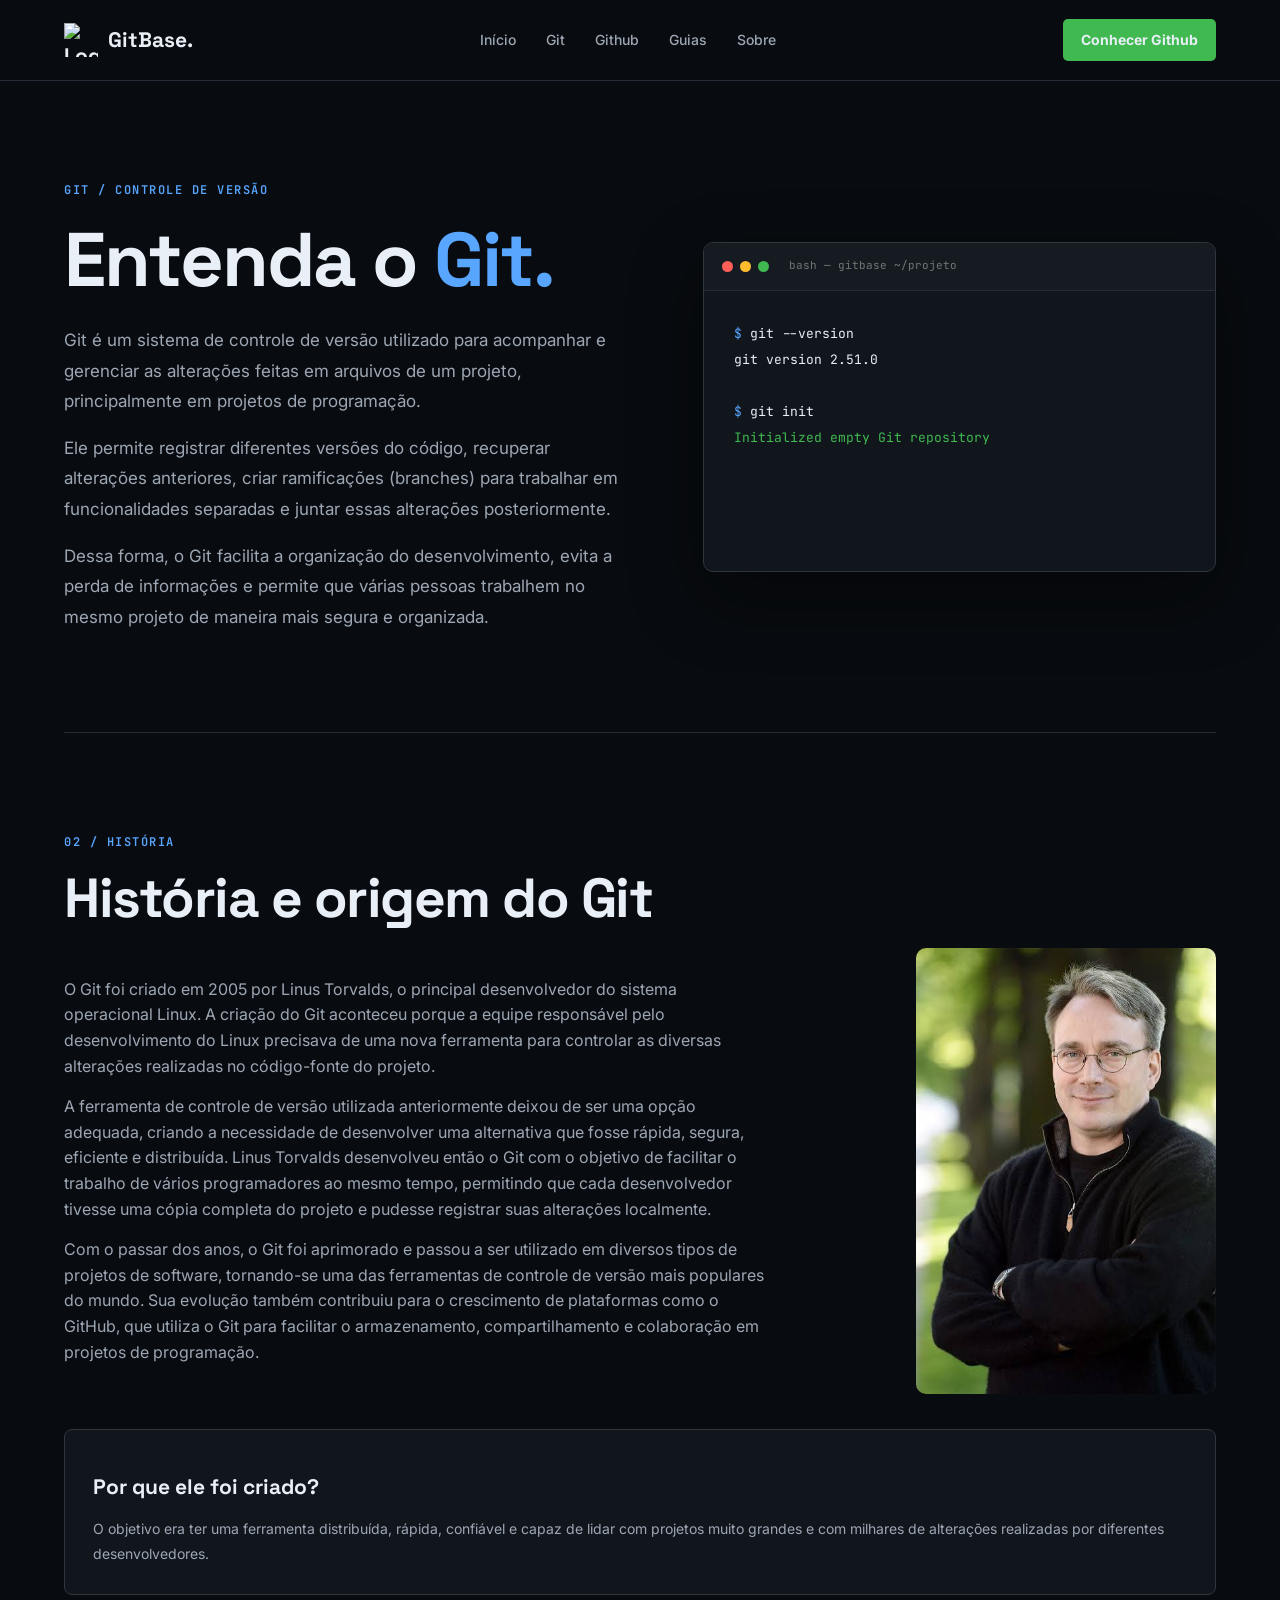
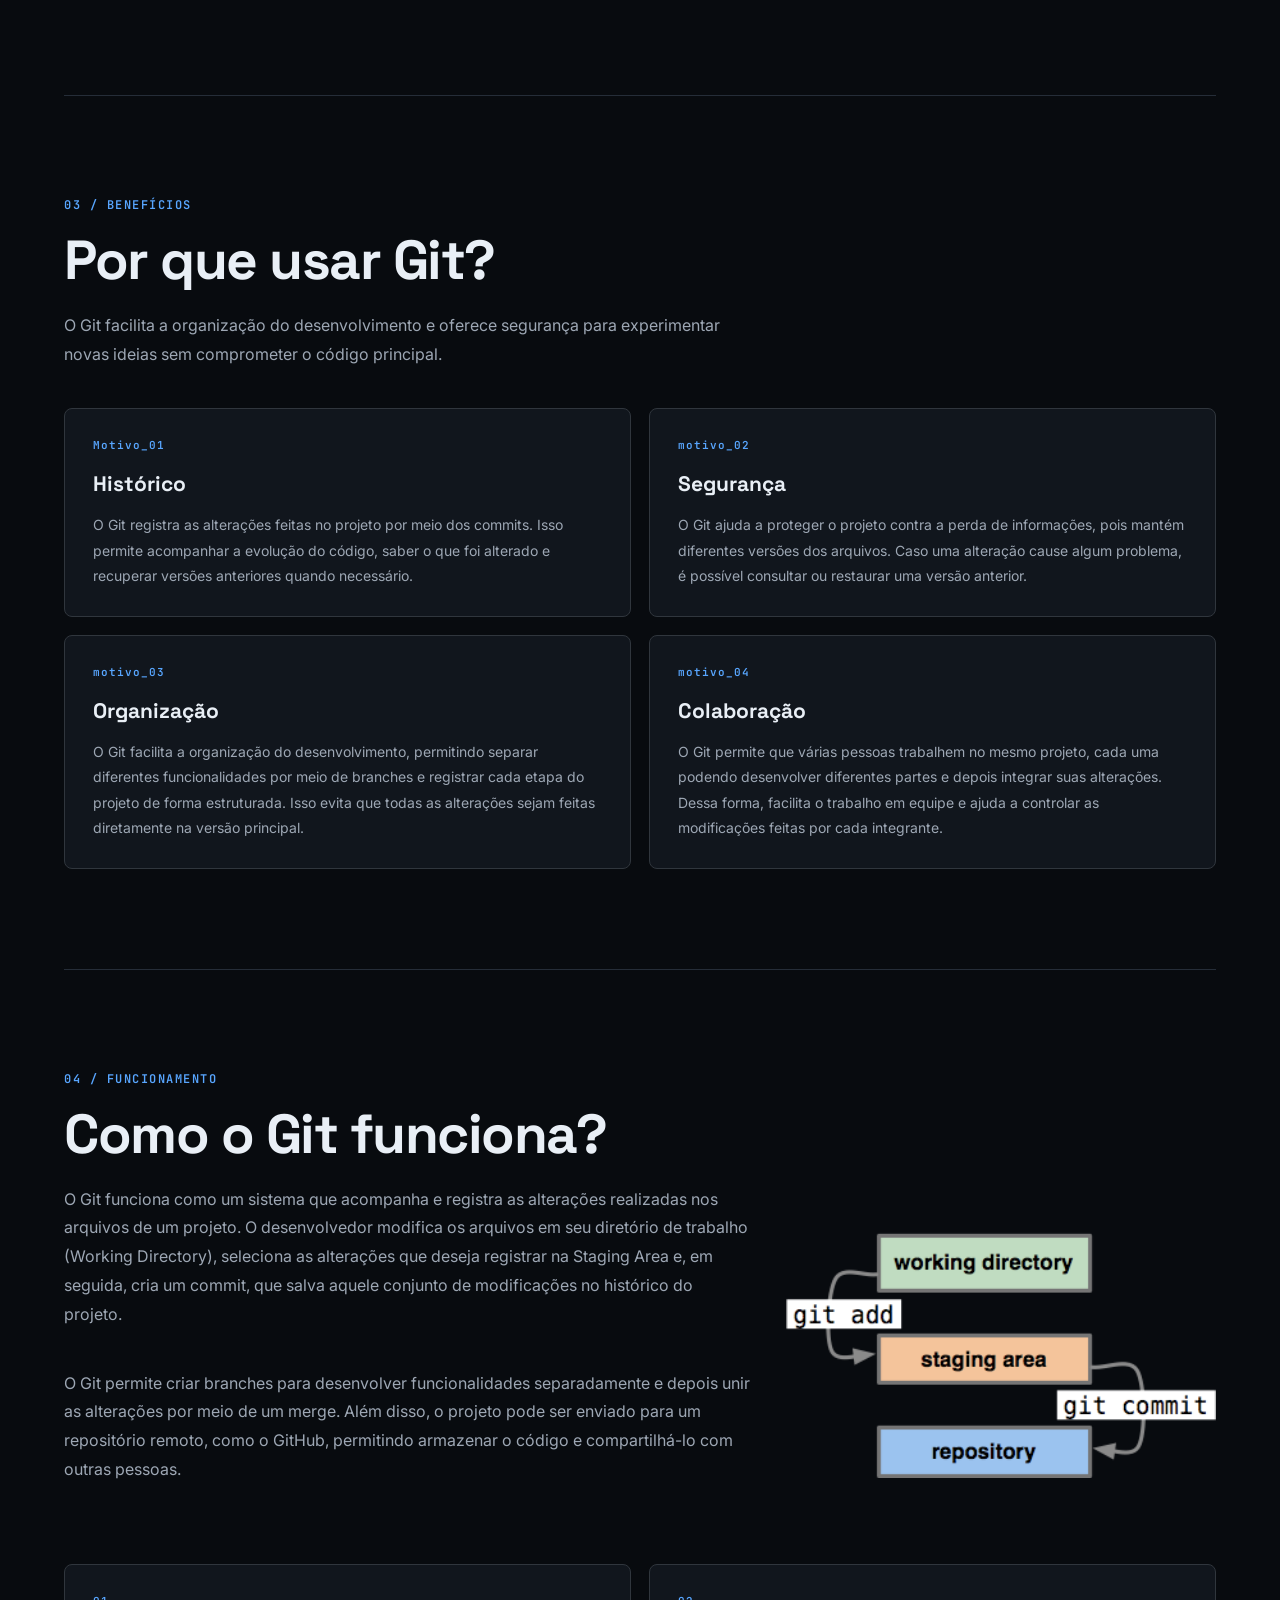
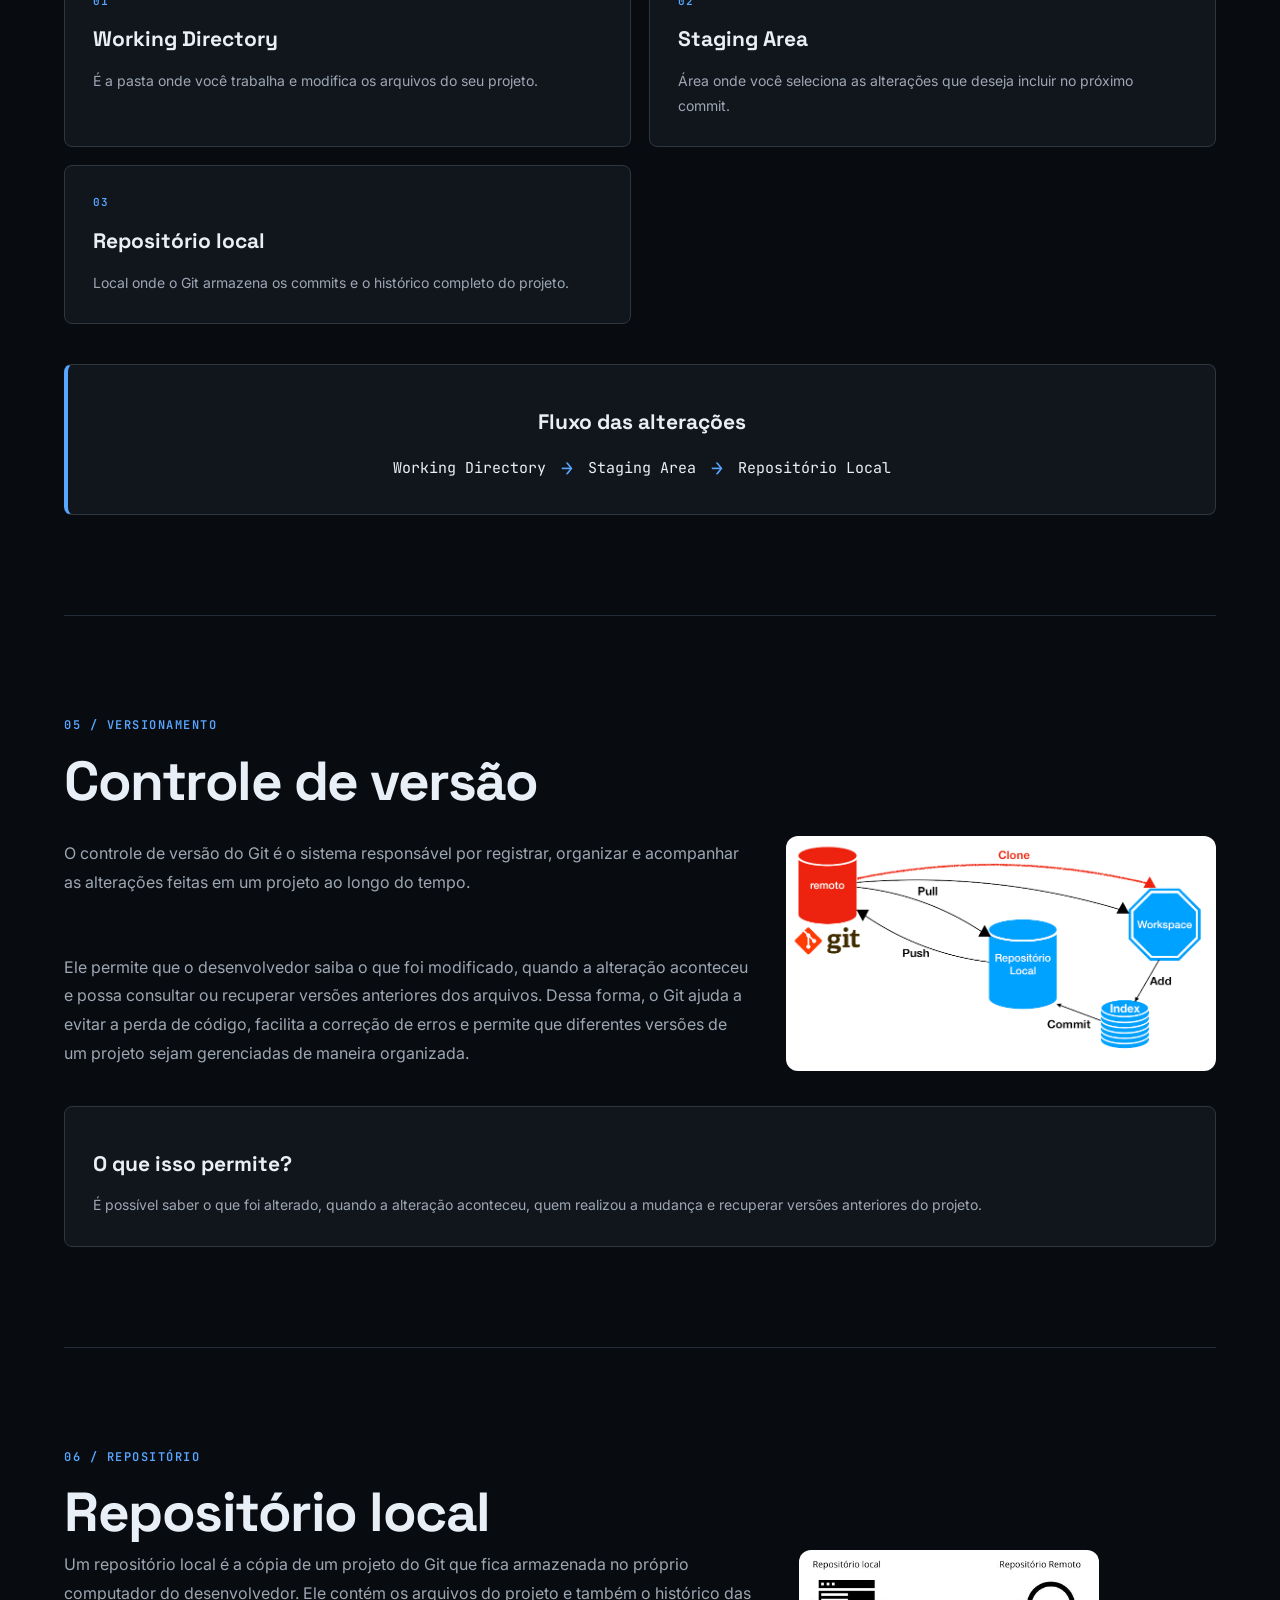
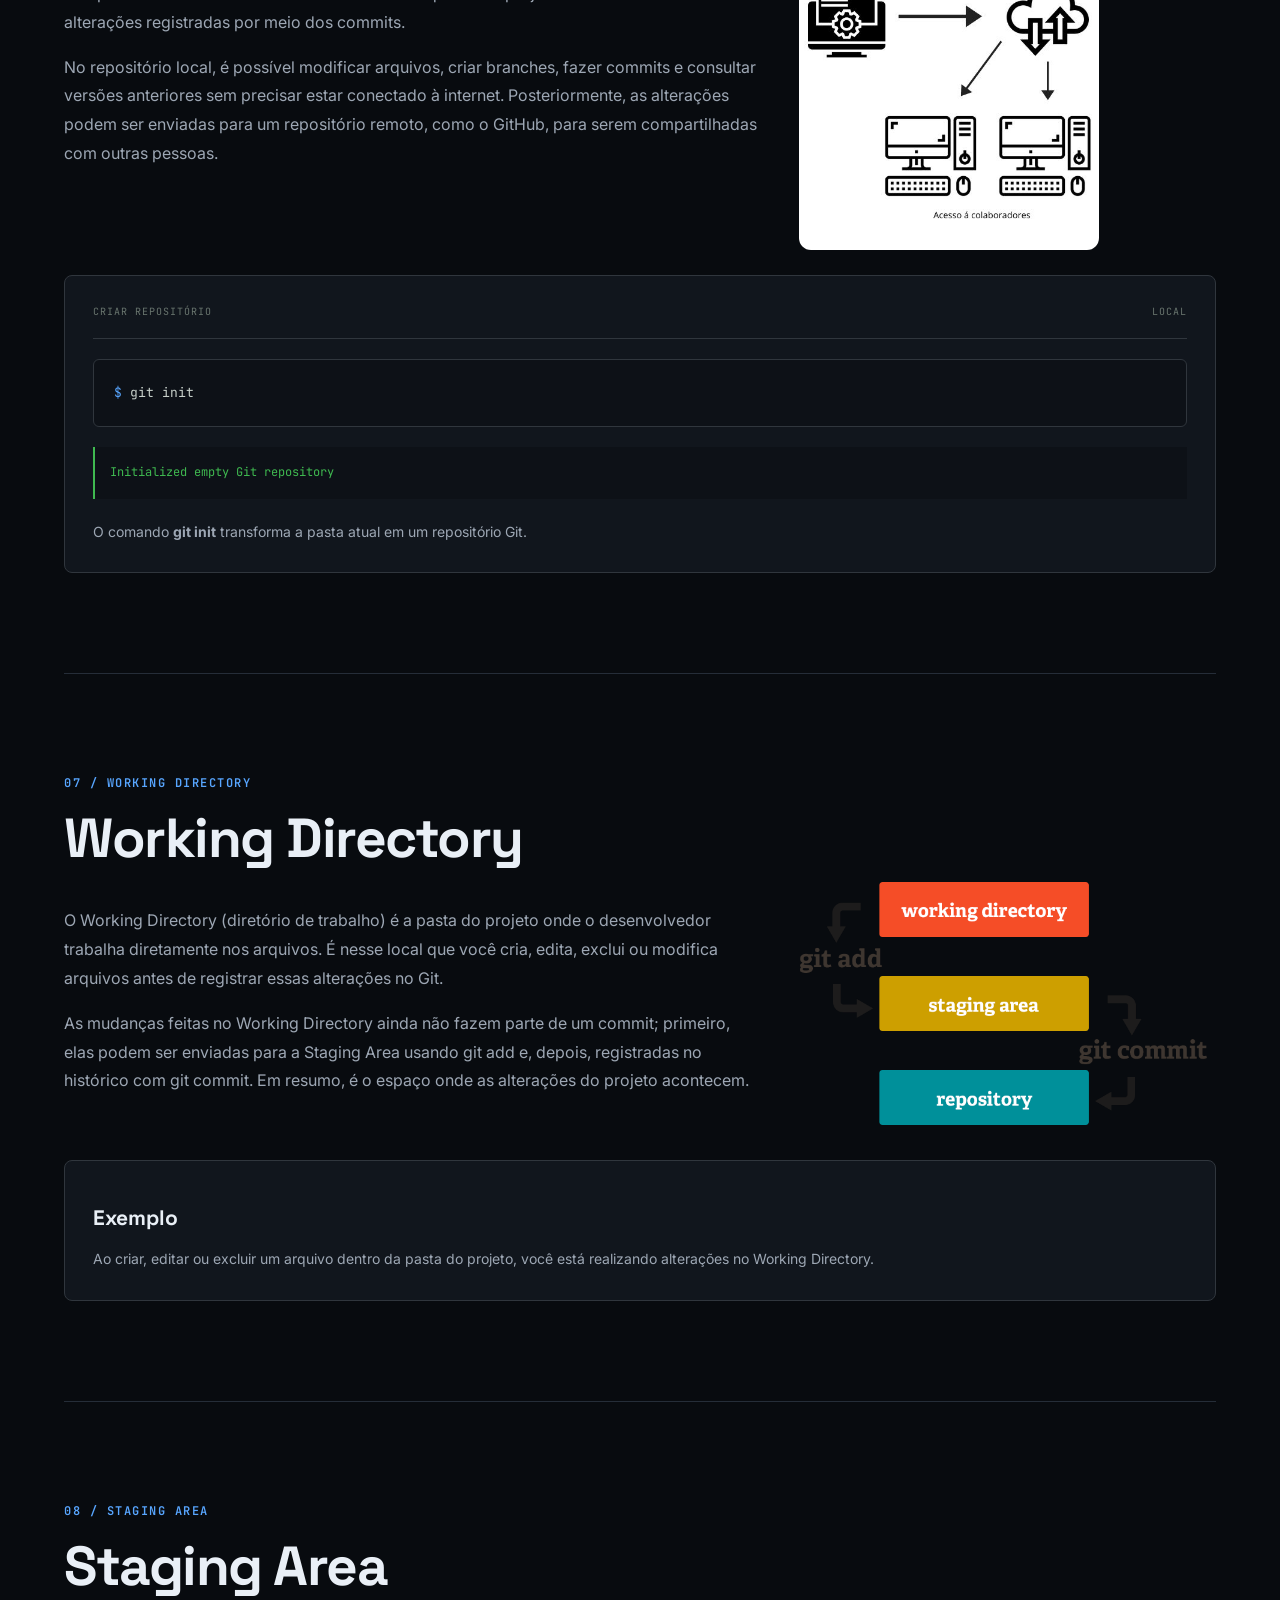
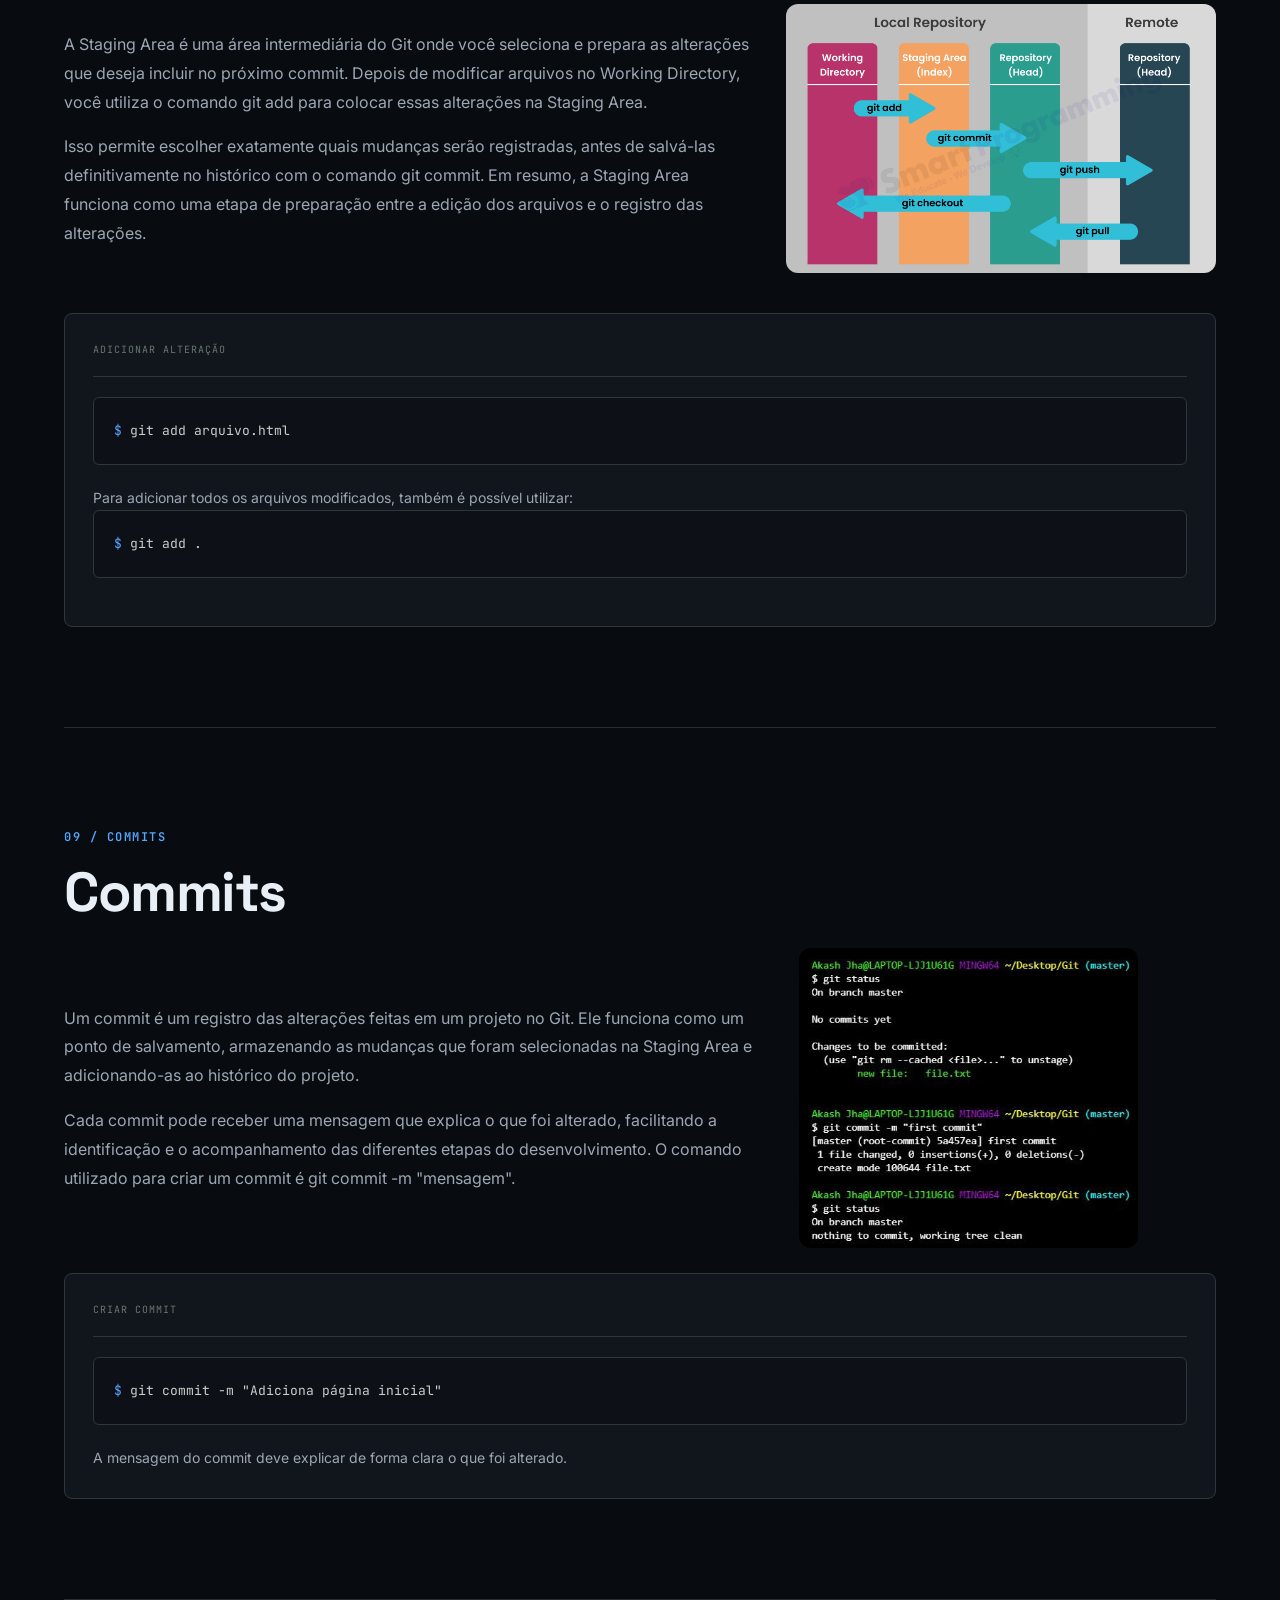
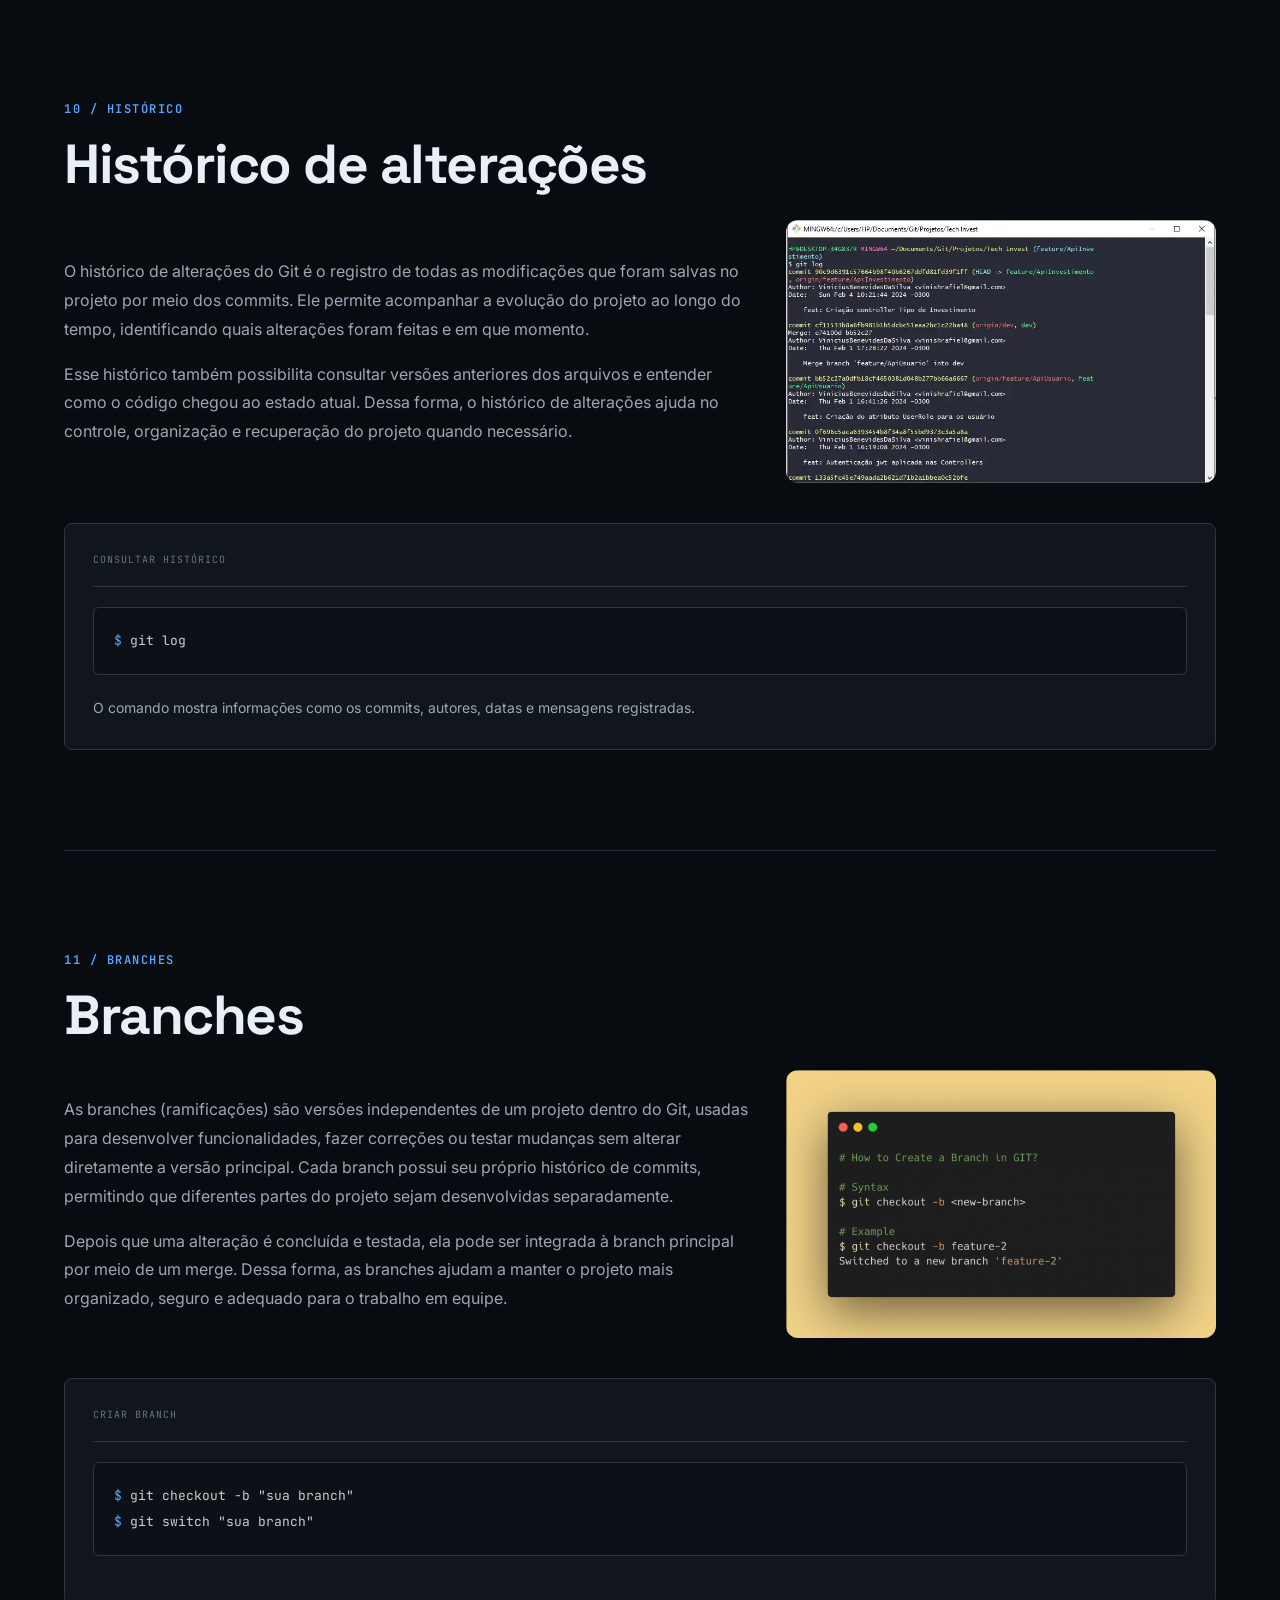
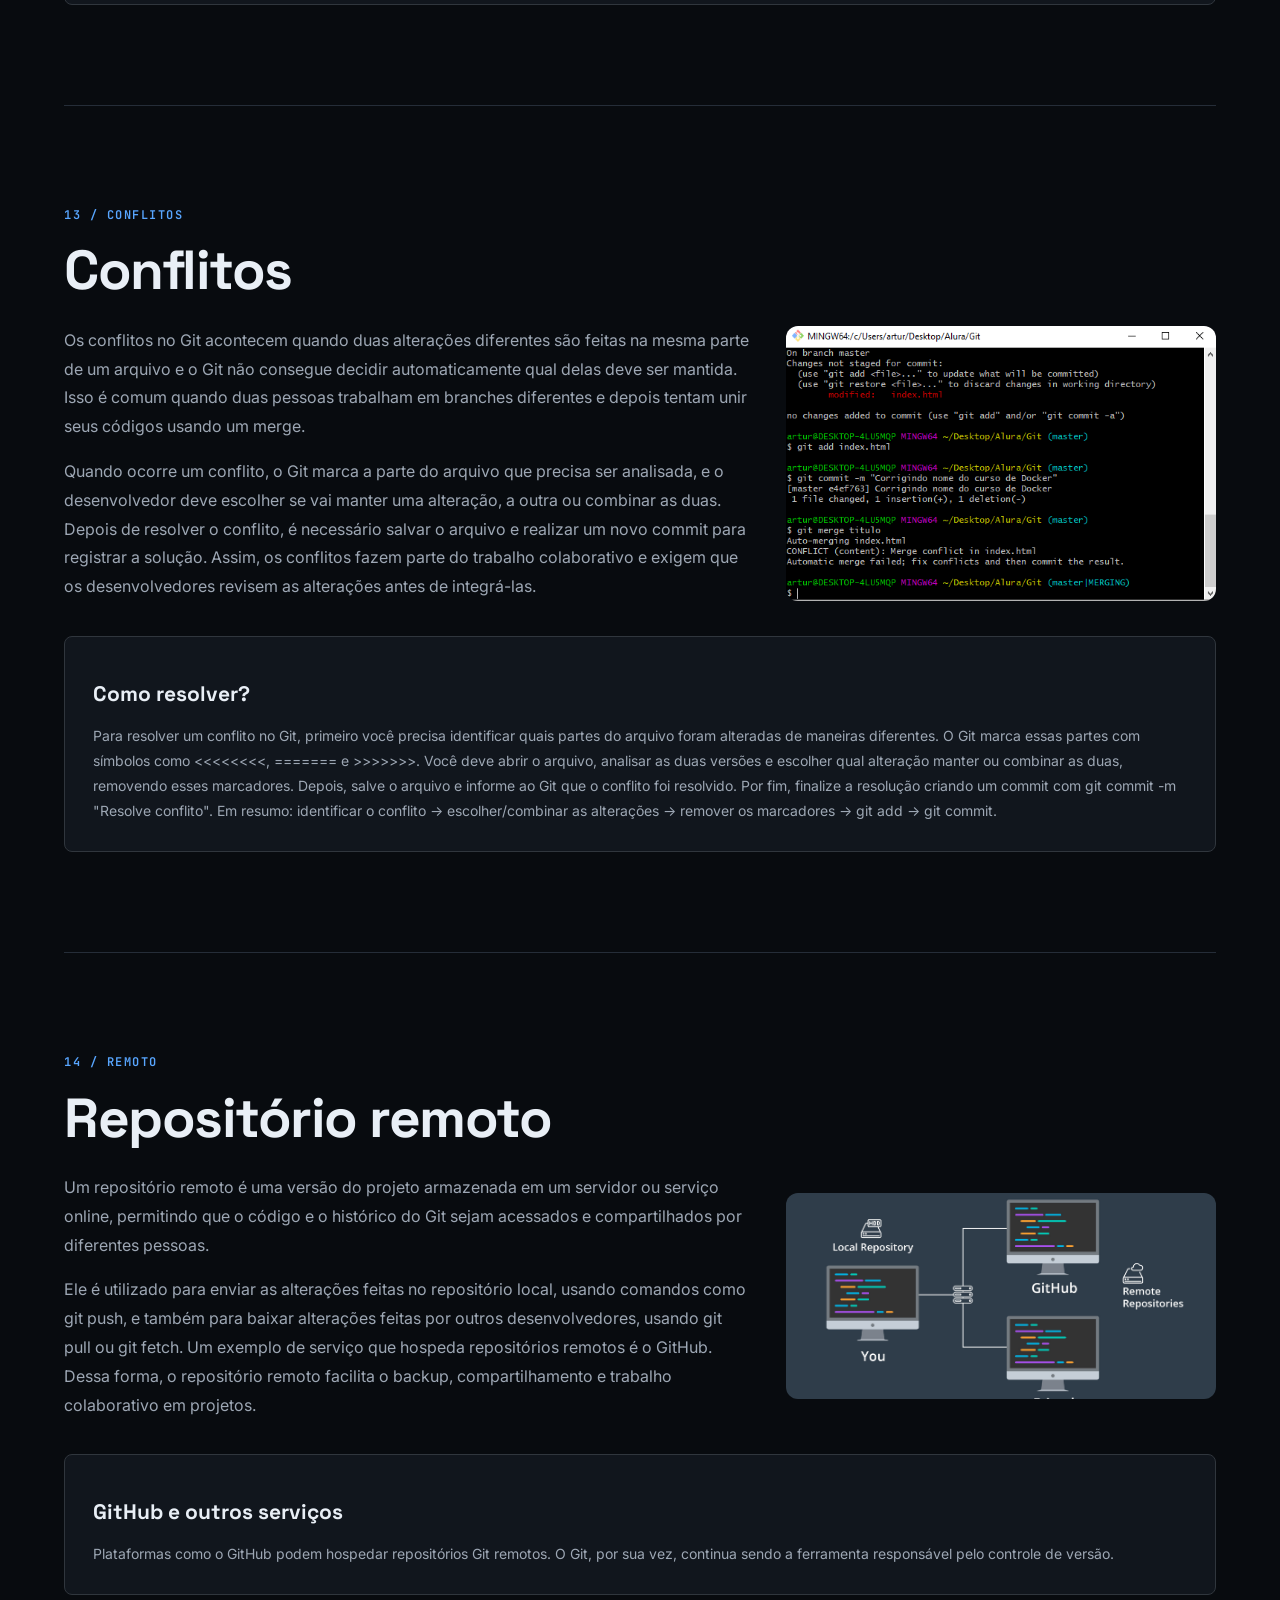
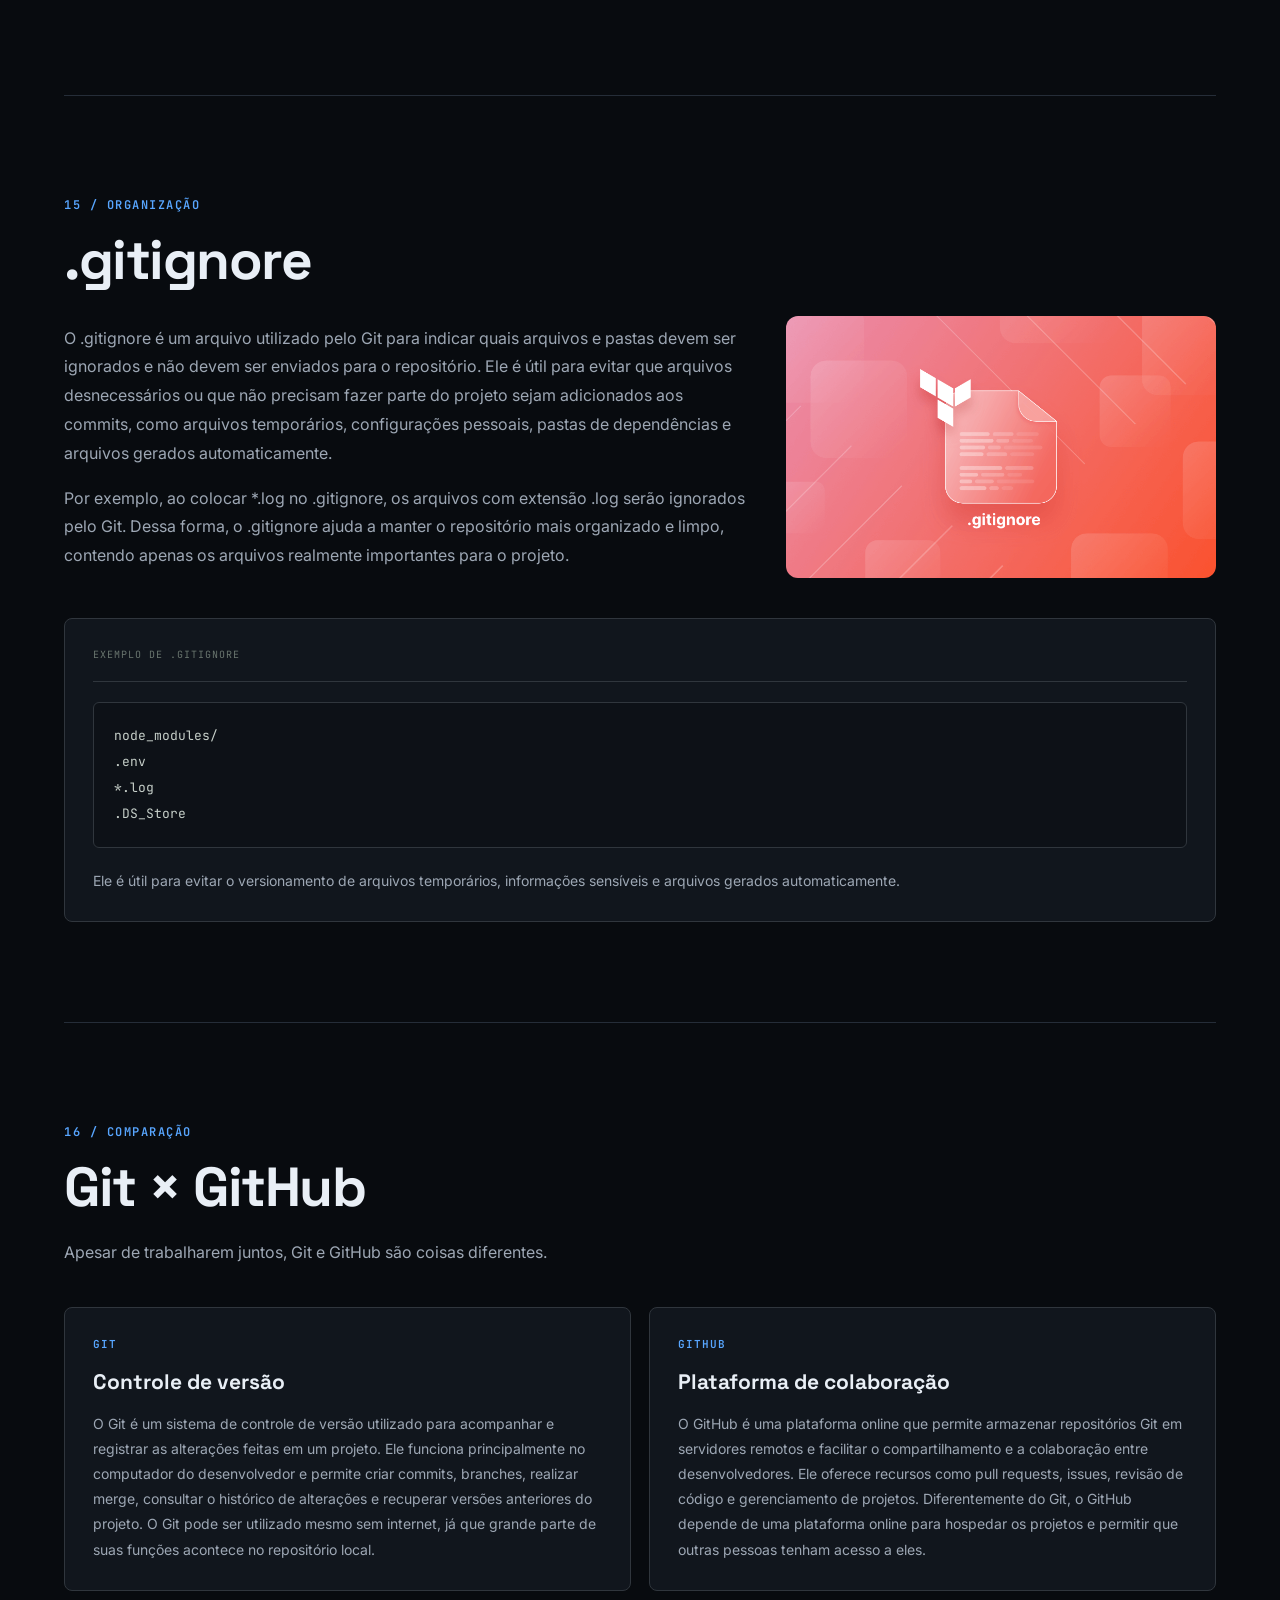
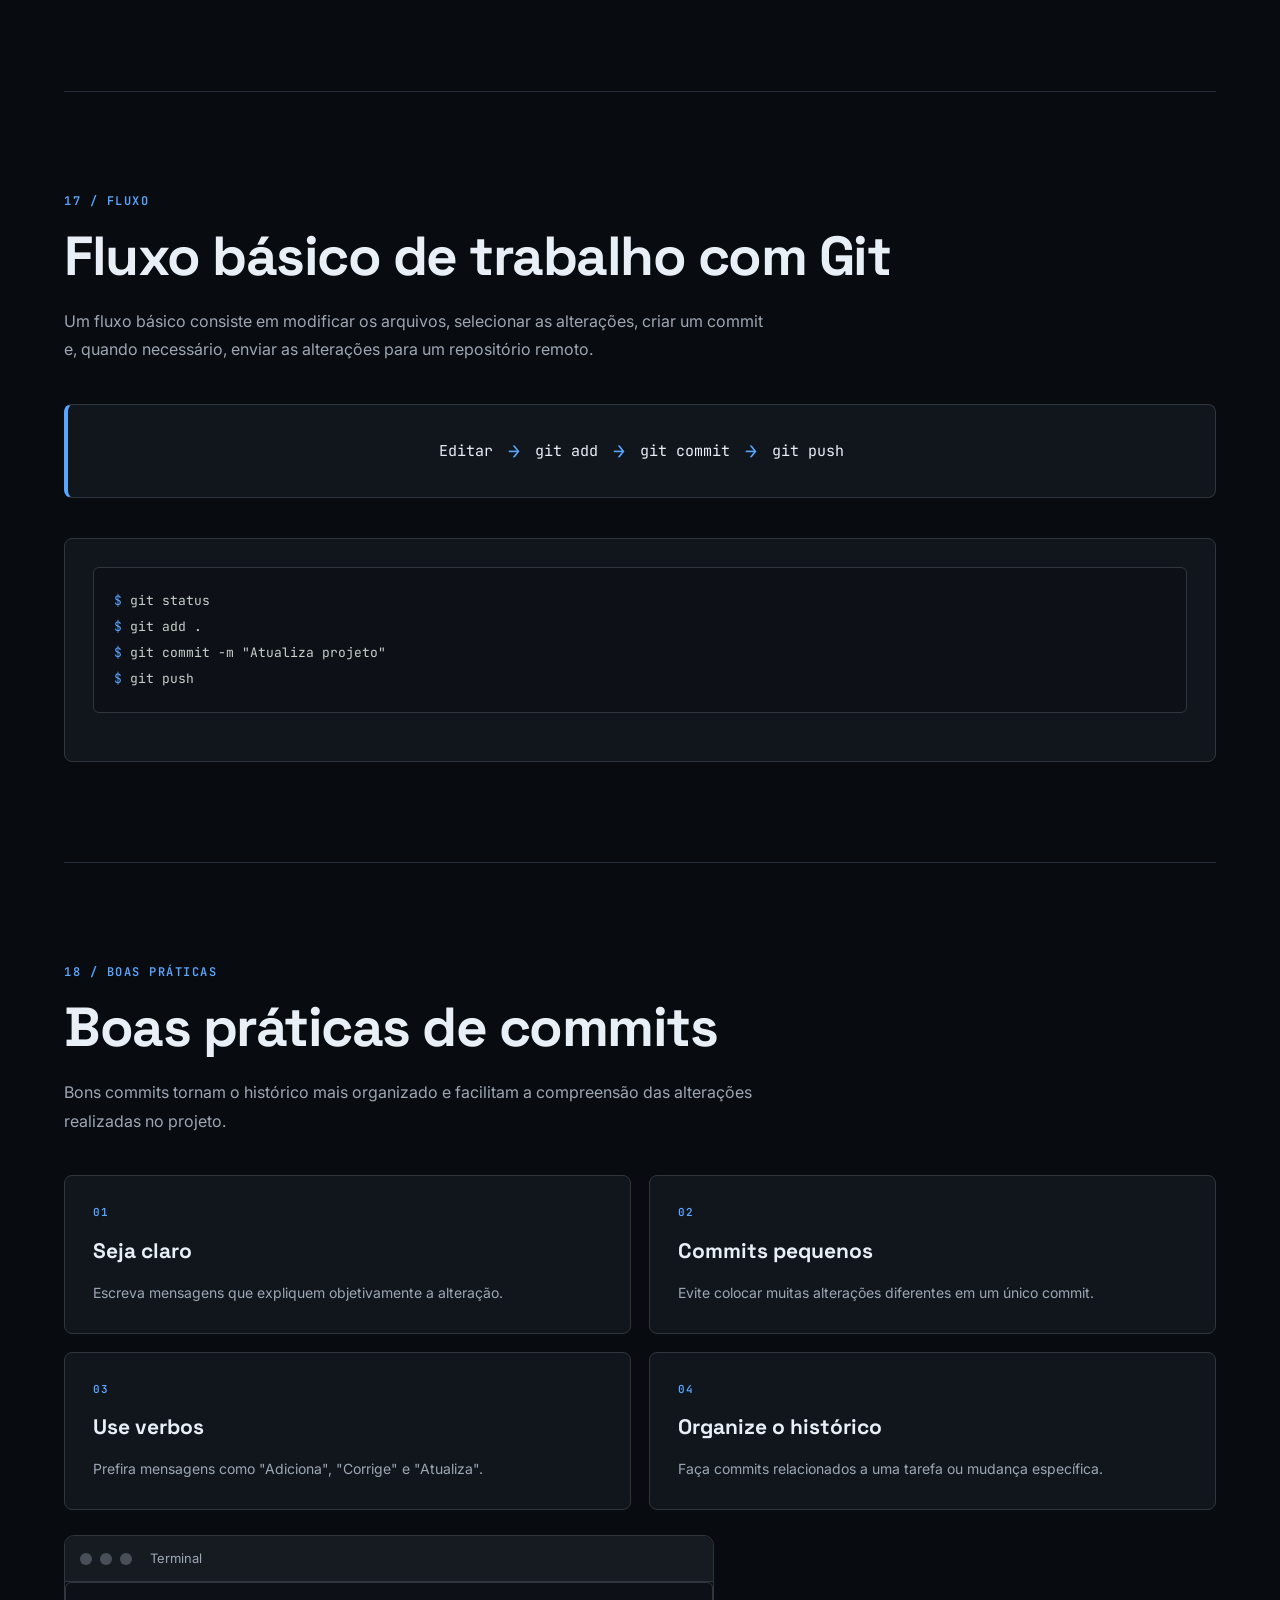
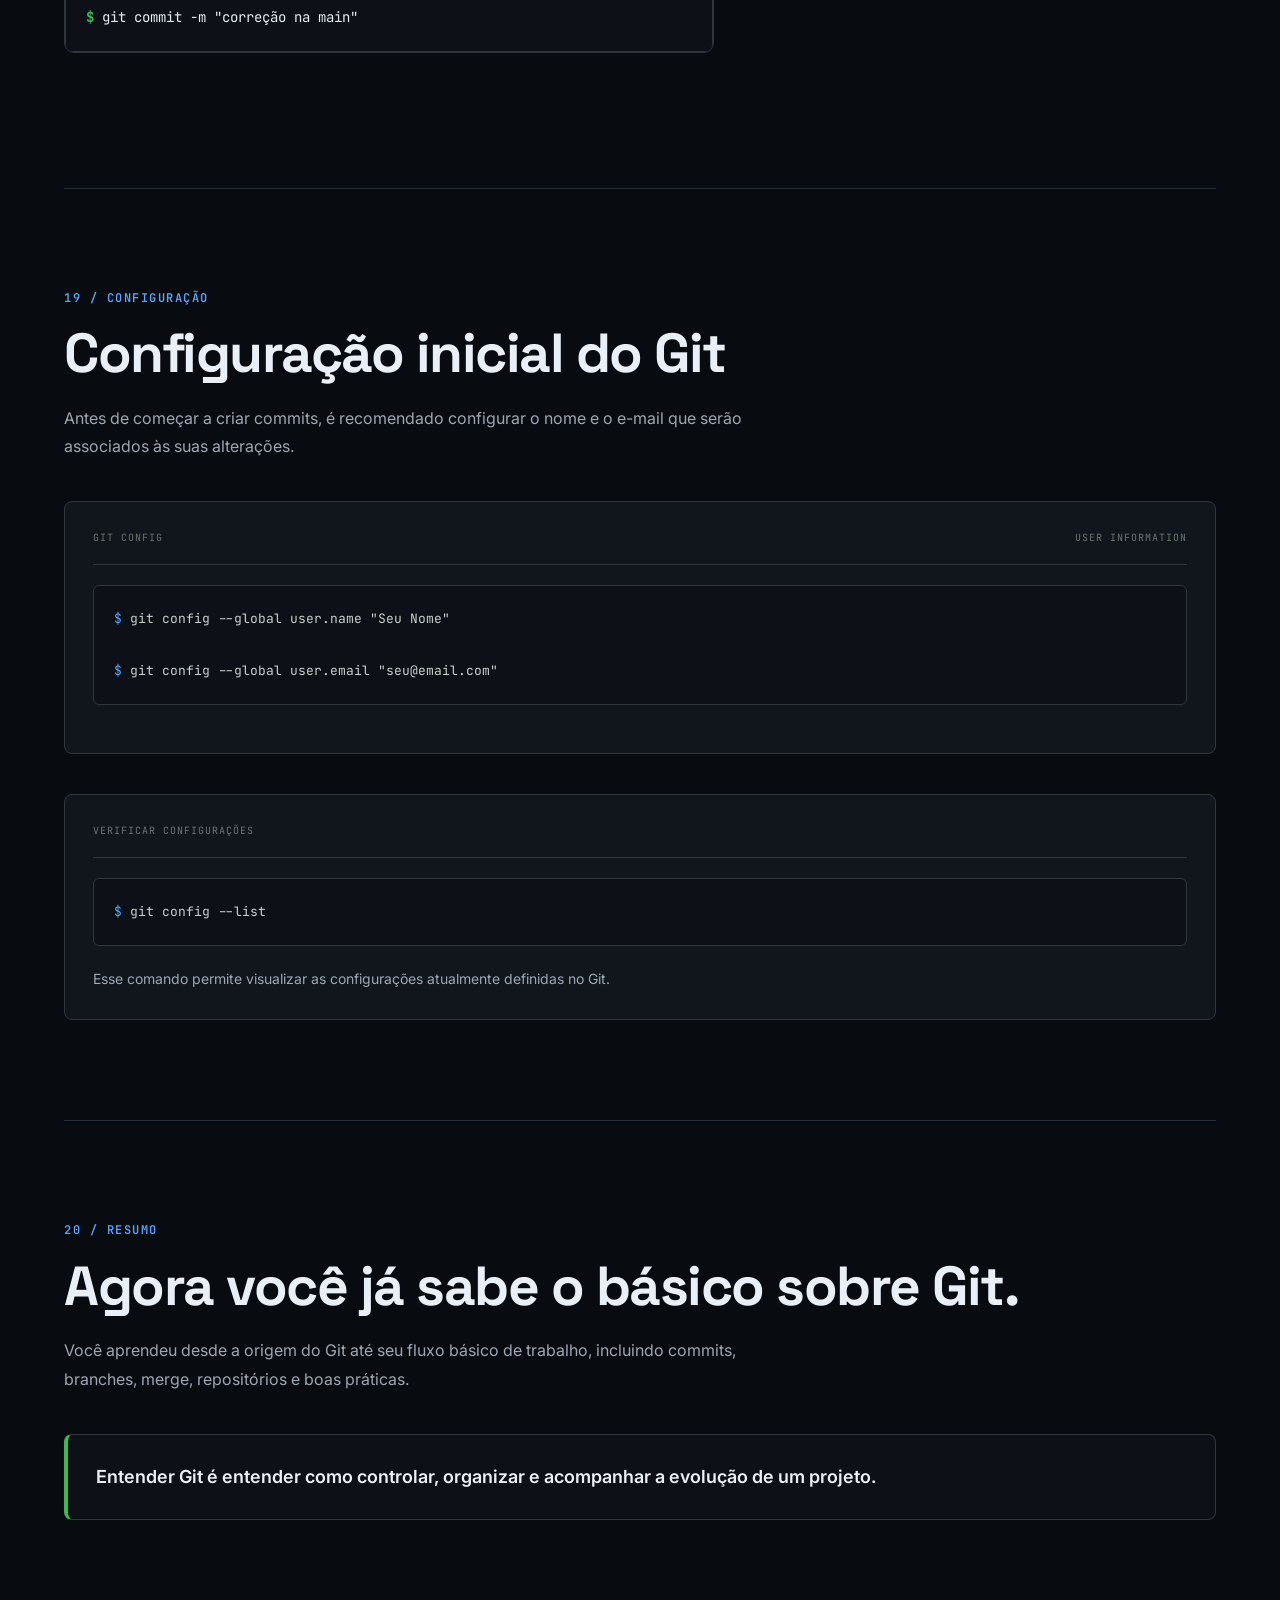
==== commit 16662214: "baixei as imagens que faltavam, esse é o commit definitivo" ====
--- a/pages/git.html
+++ b/pages/git.html
@@ -11,7 +11,7 @@
 
   <link rel="preconnect" href="https://fonts.googleapis.com">
   <link rel="preconnect" href="https://fonts.gstatic.com" crossorigin>
-
+  
   <link
     href="https://fonts.googleapis.com/css2?family=Inter:wght@400;500;600;700;800&family=JetBrains+Mono:wght@400;500;600&family=Space+Grotesk:wght@400;500;600;700&display=swap"
     rel="stylesheet"
@@ -33,16 +33,15 @@
 
       <nav class="menu">
         <a href="../index.html">Início</a>
-        <a href="../git.html">Git</a>
-        <a href="../github.html">Github</a>
-        <a href="../guias.html">Guias</a>
-        <a href="../pratique.html">Pratique</a>
-        <a href="../sobre.html">Sobre</a>
+        <a href="./git.html">Git</a>
+        <a href="./github.html">Github</a>
+        <a href="./guias.html">Guias</a>
+        <a href="               ./sobre.html">Sobre</a>
       </nav>
 
-      <a href="../github.html" class="header-button">
-        Conhecer Github
-      </a>
+<a href="../github.html" class="header-button">
+    Conhecer Github
+</a>
 
     </nav>
 
@@ -68,8 +67,14 @@
 
         <p>
           Git é um sistema de controle de versão utilizado para acompanhar e gerenciar as alterações feitas 
-          em arquivos de um projeto, principalmente em projetos de programação. Ele permite registrar diferentes versões do código, 
-          recuperar alterações anteriores, criar ramificações (branches) para trabalhar em funcionalidades separadas e juntar essas alterações posteriormente. 
+          em arquivos de um projeto, principalmente em projetos de programação.
+        </p>
+        <br>
+        <p>  
+          Ele permite registrar diferentes versões do código, recuperar alterações anteriores, criar ramificações (branches) para trabalhar em funcionalidades separadas e juntar essas alterações posteriormente.
+        </p>
+        <br>
+        <p>
           Dessa forma, o Git facilita a organização do desenvolvimento, evita a perda de informações e permite que várias pessoas trabalhem no mesmo projeto de maneira mais segura e organizada.
         </p>
 
@@ -118,39 +123,66 @@
 
     <!-- ================= HISTÓRIA ================= -->
 
-    <section class="content-section">
-
-      <p class="tag">02 / HISTÓRIA</p>
-
-      <h2>História e origem do Git</h2>
-
-      <p class="section-intro">
-      O Git foi criado em 2005 por Linus Torvalds, o principal desenvolvedor do sistema operacional Linux. 
-      A criação do Git aconteceu porque a equipe responsável pelo desenvolvimento do Linux precisava de uma nova ferramenta para controlar as diversas 
-      alterações realizadas no código-fonte do projeto. A ferramenta de controle de versão utilizada anteriormente 
-      deixou de ser uma opção adequada, criando a necessidade de desenvolver uma alternativa que fosse rápida, 
-      segura, eficiente e distribuída. Linus Torvalds desenvolveu então o Git com o objetivo de facilitar o trabalho de vários 
-      programadores ao mesmo tempo, permitindo que cada desenvolvedor tivesse uma cópia completa do projeto e pudesse registrar suas alterações 
-      localmente. Com o passar dos anos, o Git foi aprimorado e passou a ser utilizado em diversos tipos de projetos de 
-      software, tornando-se uma das ferramentas de controle de versão mais populares do mundo. Sua evolução também contribuiu para o crescimento de plataformas como o GitHub, 
-      que utiliza o Git para facilitar o armazenamento, compartilhamento e colaboração em projetos de programação.
-      </p>
-
-      <article class="info-card">
-
-        <h3>Por que ele foi criado?</h3>
-
-        <p>
-          O objetivo era ter uma ferramenta distribuída, rápida,
-          confiável e capaz de lidar com projetos muito grandes
-          e com milhares de alterações realizadas por diferentes
-          desenvolvedores.
-        </p>
-
-      </article>
-
-    </section>
-
+<section class="content-section">
+
+  <p class="tag">02 / HISTÓRIA</p>
+
+  <h2>História e origem do Git</h2>
+
+  <div class="history-content">
+
+    <!-- Textos da história -->
+    <div class="history-text">
+
+      <p class="section-intro">
+        O Git foi criado em 2005 por Linus Torvalds, o principal desenvolvedor
+        do sistema operacional Linux. A criação do Git aconteceu porque a equipe
+        responsável pelo desenvolvimento do Linux precisava de uma nova ferramenta
+        para controlar as diversas alterações realizadas no código-fonte do projeto.
+      </p>
+
+      <p class="section-intro">
+        A ferramenta de controle de versão utilizada anteriormente deixou de ser uma
+        opção adequada, criando a necessidade de desenvolver uma alternativa que fosse
+        rápida, segura, eficiente e distribuída. Linus Torvalds desenvolveu então o Git
+        com o objetivo de facilitar o trabalho de vários programadores ao mesmo tempo,
+        permitindo que cada desenvolvedor tivesse uma cópia completa do projeto e pudesse
+        registrar suas alterações localmente.
+      </p>
+
+      <p class="section-intro">
+        Com o passar dos anos, o Git foi aprimorado e passou a ser utilizado em diversos
+        tipos de projetos de software, tornando-se uma das ferramentas de controle de
+        versão mais populares do mundo. Sua evolução também contribuiu para o crescimento
+        de plataformas como o GitHub, que utiliza o Git para facilitar o armazenamento,
+        compartilhamento e colaboração em projetos de programação.
+      </p>
+
+    </div>
+
+    <!-- Imagem da história -->
+    <img
+      src="../assets/linus_torvalds.jpeg" alt="Descrição da imagem"
+      class="history-image"
+    >
+
+  </div>
+
+  <!-- Card informativo -->
+  <article class="info-card">
+
+    <h3>Por que ele foi criado?</h3>
+
+    <p>
+      O objetivo era ter uma ferramenta distribuída, rápida,
+      confiável e capaz de lidar com projetos muito grandes
+      e com milhares de alterações realizadas por diferentes
+      desenvolvedores.
+    </p>
+
+  </article>
+
+</section>
 
     <!-- ================= POR QUE USAR ================= -->
 
@@ -217,444 +249,629 @@
 
     <!-- ================= COMO FUNCIONA ================= -->
 
-    <section class="content-section">
-
-      <p class="tag">04 / FUNCIONAMENTO</p>
-
-      <h2>Como o Git funciona?</h2>
-
-      <p class="section-intro">
-      O Git funciona como um sistema que acompanha e registra as alterações realizadas nos 
-      arquivos de um projeto. O desenvolvedor modifica os arquivos em seu diretório de trabalho
-      (Working Directory), seleciona as alterações que deseja registrar na Staging Area e, em
-      seguida, cria um commit, que salva aquele conjunto de modificações no histórico do projeto. O Git permite criar branches para desenvolver funcionalidades separadamente e depois unir as alterações por meio de um merge. Além disso, o projeto pode ser enviado para um repositório remoto, como o GitHub, permitindo armazenar o código e compartilhá-lo com outras pessoas.
-      </p>
-
-
-      <section class="cards-grid">
+<section class="content-section">
+
+    <p class="tag">04 / FUNCIONAMENTO</p>
+
+    <h2>Como o Git funciona?</h2>
+
+    <div class="function-content">
+
+        <!-- AGRUPAMENTO DOS PARÁGRAFOS -->
+        <div class="function-text">
+
+            <p class="section-intro">
+                O Git funciona como um sistema que acompanha e registra as alterações realizadas nos
+                arquivos de um projeto. O desenvolvedor modifica os arquivos em seu diretório de trabalho
+                (Working Directory), seleciona as alterações que deseja registrar na Staging Area e, em
+                seguida, cria um commit, que salva aquele conjunto de modificações no histórico do projeto.
+            </p>
+
+            <p class="section-intro">
+                O Git permite criar branches para desenvolver funcionalidades separadamente e depois unir
+                as alterações por meio de um merge. Além disso, o projeto pode ser enviado para um
+                repositório remoto, como o GitHub, permitindo armazenar o código e compartilhá-lo com
+                outras pessoas.
+            </p>
+
+        </div>
+
+        <!-- IMAGEM -->
+        <img
+            src="../assets/como_funciona.webp" alt="Descrição da imagem"
+            class="function-image"
+        >
+
+    </div>
+
+    <!-- CARDS -->
+    <section class="cards-grid">
 
         <article class="card">
-          <span class="number">01</span>
-          <h3>Working Directory</h3>
-          <p>
-            É a pasta onde você trabalha e modifica os arquivos
-            do seu projeto.
-          </p>
+            <span class="number">01</span>
+            <h3>Working Directory</h3>
+            <p>
+                É a pasta onde você trabalha e modifica os arquivos
+                do seu projeto.
+            </p>
         </article>
 
         <article class="card">
-          <span class="number">02</span>
-          <h3>Staging Area</h3>
-          <p>
-            Área onde você seleciona as alterações que deseja
-            incluir no próximo commit.
-          </p>
+            <span class="number">02</span>
+            <h3>Staging Area</h3>
+            <p>
+                Área onde você seleciona as alterações que deseja
+                incluir no próximo commit.
+            </p>
         </article>
 
         <article class="card">
-          <span class="number">03</span>
-          <h3>Repositório local</h3>
-          <p>
-            Local onde o Git armazena os commits e o histórico
-            completo do projeto.
-          </p>
+            <span class="number">03</span>
+            <h3>Repositório local</h3>
+            <p>
+                Local onde o Git armazena os commits e o histórico
+                completo do projeto.
+            </p>
         </article>
 
-      </section>
-
-
-      <article class="flow-card">
+    </section>
+
+    <!-- FLUXO -->
+    <article class="flow-card">
 
         <h3>Fluxo das alterações</h3>
 
         <p class="flow">
-          Working Directory
-          <span>→</span>
-          Staging Area
-          <span>→</span>
-          Repositório Local
+            Working Directory
+            <span>→</span>
+            Staging Area
+            <span>→</span>
+            Repositório Local
         </p>
 
-      </article>
-
-    </section>
-
-
-    <!-- ================= CONTROLE DE VERSÃO ================= -->
-
-    <section class="content-section">
-
-      <p class="tag">05 / VERSIONAMENTO</p>
-
-      <h2>Controle de versão</h2>
-
-      <p class="section-intro">
-      O controle de versão do Git é o sistema responsável por registrar, organizar e acompanhar as alterações 
-      feitas em um projeto ao longo do tempo. Ele permite que o desenvolvedor saiba o que foi modificado, quando 
-      a alteração aconteceu e possa consultar ou recuperar versões anteriores dos arquivos. Dessa forma, o Git ajuda a 
-      evitar a perda de código, facilita a correção de erros e permite que diferentes versões de um projeto sejam gerenciadas de maneira organizada.
-      </p>
-
-      <article class="info-card">
+    </article>
+
+</section>
+
+
+<!-- ================= CONTROLE DE VERSÃO ================= -->
+
+<!-- ================= CONTROLE DE VERSÃO ================= -->
+
+<section class="content-section">
+
+    <p class="tag">05 / VERSIONAMENTO</p>
+
+    <h2>Controle de versão</h2>
+
+    <div class="version-content">
+
+        <!-- AGRUPAMENTO DOS PARÁGRAFOS -->
+        <div class="version-text">
+
+            <p class="section-intro">
+                O controle de versão do Git é o sistema responsável por registrar, organizar e acompanhar as alterações
+                feitas em um projeto ao longo do tempo.
+            </p>
+            <br>
+            <p class="section-intro">
+                Ele permite que o desenvolvedor saiba o que foi modificado, quando
+                a alteração aconteceu e possa consultar ou recuperar versões anteriores dos arquivos. Dessa forma, o Git ajuda a
+                evitar a perda de código, facilita a correção de erros e permite que diferentes versões de um projeto sejam gerenciadas de maneira organizada.
+            </p>
+
+        </div>
+
+        <!-- IMAGEM -->
+        <img
+            src="../assets/controle_de_versão.png" alt="Descrição da imagem"
+            class="version-image"
+        >
+
+    </div>
+
+    <!-- CARD INFORMATIVO -->
+    <article class="info-card">
 
         <h3>O que isso permite?</h3>
 
         <p>
-          É possível saber o que foi alterado, quando a alteração
-          aconteceu, quem realizou a mudança e recuperar versões
-          anteriores do projeto.
+            É possível saber o que foi alterado, quando a alteração
+            aconteceu, quem realizou a mudança e recuperar versões
+            anteriores do projeto.
         </p>
 
-      </article>
-
-    </section>
-
-
-    <!-- ================= REPOSITÓRIO LOCAL ================= -->
-
-    <section class="content-section">
-
-      <p class="tag">06 / REPOSITÓRIO</p>
-
-      <h2>Repositório local</h2>
-
-      <p class="section-intro">
-      Um repositório local é a cópia de um projeto do Git que fica armazenada no próprio 
-      computador do desenvolvedor. Ele contém os arquivos do projeto e também o histórico das 
-      alterações registradas por meio dos commits. No repositório local, é possível modificar arquivos, criar branches, 
-      fazer commits e consultar versões anteriores sem precisar estar conectado à internet. 
-      Posteriormente, as alterações podem ser enviadas para um repositório remoto, como o GitHub, para 
-      serem compartilhadas com outras pessoas.
-      </p>
-
-      <article class="code-card">
+    </article>
+
+</section>
+
+<!-- ================= REPOSITÓRIO LOCAL ================= -->
+
+<section class="content-section">
+
+    <p class="tag">06 / REPOSITÓRIO</p>
+
+    <h2>Repositório local</h2>
+
+    <div class="repository-content">
+
+        <!-- AGRUPAMENTO DOS PARÁGRAFOS -->
+        <div class="repository-text">
+
+            <p class="section-intro">
+                Um repositório local é a cópia de um projeto do Git que fica armazenada no próprio
+                computador do desenvolvedor. Ele contém os arquivos do projeto e também o histórico das
+                alterações registradas por meio dos commits.
+            </p>
+            <br>
+            <p class="section-intro">
+                No repositório local, é possível modificar arquivos, criar branches,
+                fazer commits e consultar versões anteriores sem precisar estar conectado à internet.
+                Posteriormente, as alterações podem ser enviadas para um repositório remoto, como o GitHub,
+                para serem compartilhadas com outras pessoas.
+            </p>
+
+        </div>
+
+        <!-- IMAGEM -->
+        <img
+            src="../assets/repositório_local.png" alt="Descrição da imagem"
+            class="repository-image"
+        >
+
+    </div>
+
+    <!-- CARTÃO DE CÓDIGO -->
+    <article class="code-card">
 
         <header class="card-header">
-          <p>CRIAR REPOSITÓRIO</p>
-          <p>LOCAL</p>
+            <p>CRIAR REPOSITÓRIO</p>
+            <p>LOCAL</p>
         </header>
 
         <pre><code><span>$</span> git init</code></pre>
 
         <p class="success-box">
-          Initialized empty Git repository
+            Initialized empty Git repository
         </p>
 
-        <p>
-          O comando <strong>git init</strong> transforma a pasta
-          atual em um repositório Git.
+        <p class="code-description">
+            O comando <strong>git init</strong> transforma a pasta
+            atual em um repositório Git.
         </p>
 
-      </article>
-
-    </section>
-
-
-    <!-- ================= WORKING DIRECTORY ================= -->
-
-    <section class="content-section">
-
-      <p class="tag">07 / WORKING DIRECTORY</p>
-
-      <h2>Working Directory</h2>
-
-      <p class="section-intro">
-      O Working Directory (diretório de trabalho) é a pasta do projeto onde o desenvolvedor 
-      trabalha diretamente nos arquivos. É nesse local que você cria, edita, exclui ou modifica arquivos antes 
-      de registrar essas alterações no Git. As mudanças feitas no Working Directory ainda não fazem parte de um commit; 
-      primeiro, elas podem ser enviadas para a Staging Area usando git add e, depois, registradas no histórico com git commit. Em resumo, é 
-      o espaço onde as alterações do projeto acontecem.
-      </p>
-
-      <article class="info-card">
-
-        <h3>Exemplo</h3>
-
-        <p>
-          Ao criar, editar ou excluir um arquivo dentro da pasta
-          do projeto, você está realizando alterações no Working
-          Directory.
-        </p>
-
-      </article>
-
-    </section>
-
+    </article>
+
+</section>
+
+  <!-- ================= WORKING DIRECTORY ================= -->
+
+<section class="content-section">
+
+  <p class="tag">07 / WORKING DIRECTORY</p>
+
+  <h2>Working Directory</h2>
+
+  <div class="working-content">
+
+    <!-- AGRUPAMENTO DOS PARÁGRAFOS -->
+    <div class="working-text">
+
+      <p class="section-intro">
+        O Working Directory (diretório de trabalho) é a pasta do projeto onde o desenvolvedor
+        trabalha diretamente nos arquivos. É nesse local que você cria, edita, exclui ou modifica arquivos antes
+        de registrar essas alterações no Git.
+      </p>
+      <br>
+      <p class="section-intro">
+        As mudanças feitas no Working Directory ainda não fazem parte de um commit;
+        primeiro, elas podem ser enviadas para a Staging Area usando git add e, depois, registradas no histórico com git commit. Em resumo, é
+        o espaço onde as alterações do projeto acontecem.
+      </p>
+
+    </div>
+
+    <!-- IMAGEM -->
+    <img
+      src="../assets/working_directory.png" alt="Descrição da imagem"
+      class="working-image"
+    >
+
+  </div>
+
+  <!-- CARTÃO INFORMATIVO -->
+  <article class="info-card">
+
+    <h3>Exemplo</h3>
+
+    <p>
+      Ao criar, editar ou excluir um arquivo dentro da pasta
+      do projeto, você está realizando alterações no Working
+      Directory.
+    </p>
+
+  </article>
+
+</section>
 
     <!-- ================= STAGING ================= -->
 
-    <section class="content-section">
-
-      <p class="tag">08 / STAGING AREA</p>
-
-      <h2>Staging Area</h2>
-
-      <p class="section-intro">
-      A Staging Area é uma área intermediária do Git onde você seleciona e prepara as alterações que deseja incluir 
-      no próximo commit. Depois de modificar arquivos no Working Directory, você utiliza o comando git add 
-      para colocar essas alterações na Staging Area. Isso permite escolher exatamente quais mudanças serão registradas, 
-      antes de salvá-las definitivamente no histórico com o comando git commit. Em resumo, a Staging Area funciona como uma etapa 
-      de preparação entre a edição dos arquivos e o registro das alterações.
-      </p>
-
-      <article class="code-card">
-
-        <header class="card-header">
-          <p>ADICIONAR ALTERAÇÃO</p>
-        </header>
-
-        <pre><code><span>$</span> git add arquivo.html</code></pre>
-
-        <p>
-          Para adicionar todos os arquivos modificados,
-          também é possível utilizar:
-        </p>
-
-        <pre><code><span>$</span> git add .</code></pre>
-
-      </article>
-
-    </section>
-
+<section class="content-section">
+
+  <p class="tag">08 / STAGING AREA</p>
+
+  <h2>Staging Area</h2>
+
+  <div class="staging-content">
+
+    <!-- AGRUPAMENTO DOS PARÁGRAFOS -->
+    <div class="staging-text">
+
+      <p class="section-intro">
+        A Staging Area é uma área intermediária do Git onde você seleciona e prepara as alterações que deseja incluir
+        no próximo commit. Depois de modificar arquivos no Working Directory, você utiliza o comando git add
+        para colocar essas alterações na Staging Area.
+      </p>
+      <br>
+      <p class="section-intro">
+        Isso permite escolher exatamente quais mudanças serão registradas,
+        antes de salvá-las definitivamente no histórico com o comando git commit. Em resumo, a Staging Area funciona como uma etapa
+        de preparação entre a edição dos arquivos e o registro das alterações.
+      </p>
+
+    </div>
+
+    <!-- IMAGEM -->
+    <img
+      src="../assets/stanging_area.png" alt="Descrição da imagem"
+      class="staging-image"
+    >
+
+  </div>
+
+  <!-- CARTÃO DE CÓDIGO -->
+  <article class="code-card">
+
+    <header class="card-header">
+      <p>ADICIONAR ALTERAÇÃO</p>
+    </header>
+
+    <pre><code><span>$</span> git add arquivo.html</code></pre>
+
+    <p>
+      Para adicionar todos os arquivos modificados, também é possível utilizar:
+    </p>
+
+    <pre><code><span>$</span> git add .</code></pre>
+
+  </article>
+
+</section>
 
     <!-- ================= COMMITS ================= -->
 
-    <section class="content-section">
-
-      <p class="tag">09 / COMMITS</p>
-
-      <h2>Commits</h2>
-
-      <p class="section-intro">
-      Um commit é um registro das alterações feitas em um projeto no Git. 
-      Ele funciona como um ponto de salvamento, armazenando as mudanças que foram 
-      selecionadas na Staging Area e adicionando-as ao histórico do projeto. Cada commit pode receber 
-      uma mensagem que explica o que foi alterado, facilitando a identificação e o acompanhamento 
-      das diferentes etapas do desenvolvimento. O comando utilizado para criar um commit é git commit -m "mensagem".
-      </p>
-
-      <article class="code-card">
-
-        <header class="card-header">
-          <p>CRIAR COMMIT</p>
-        </header>
-
-        <pre><code><span>$</span> git commit -m "Adiciona página inicial"</code></pre>
-
-        <p>
-          A mensagem do commit deve explicar de forma clara
-          o que foi alterado.
-        </p>
-
-      </article>
-
-    </section>
-
+<!-- ================= COMMITS ================= -->
+
+<section class="content-section">
+
+  <p class="tag">09 / COMMITS</p>
+
+  <h2>Commits</h2>
+
+  <div class="commits-content">
+
+    <!-- AGRUPAMENTO DOS PARÁGRAFOS -->
+    <div class="commits-text">
+
+      <p class="section-intro">
+        Um commit é um registro das alterações feitas em um projeto no Git.
+        Ele funciona como um ponto de salvamento, armazenando as mudanças que foram
+        selecionadas na Staging Area e adicionando-as ao histórico do projeto.
+      </p>
+      <br>
+      <p class="section-intro">
+        Cada commit pode receber uma mensagem que explica o que foi alterado,
+        facilitando a identificação e o acompanhamento das diferentes etapas do
+        desenvolvimento. O comando utilizado para criar um commit é
+        git commit -m "mensagem".
+      </p>
+
+    </div>
+
+    <!-- IMAGEM -->
+    <img
+      src="../assets/commits.jpg" alt="Descrição da imagem"
+      class="commits-image"
+    >
+
+  </div>
+
+  <!-- CARTÃO DE CÓDIGO -->
+  <article class="code-card">
+
+    <header class="card-header">
+      <p>CRIAR COMMIT</p>
+    </header>
+
+    <pre><code><span>$</span> git commit -m "Adiciona página inicial"</code></pre>
+
+    <p>
+      A mensagem do commit deve explicar de forma clara
+      o que foi alterado.
+    </p>
+
+  </article>
+
+</section>
 
     <!-- ================= HISTÓRICO ================= -->
 
-    <section class="content-section">
-
-      <p class="tag">10 / HISTÓRICO</p>
-
-      <h2>Histórico de alterações</h2>
-
-      <p class="section-intro">
-      O histórico de alterações do Git é o registro de todas as modificações que foram salvas no projeto por meio dos commits. 
-      Ele permite acompanhar a evolução do projeto ao longo do tempo, identificando quais alterações foram feitas e em que momento. 
-      Esse histórico também possibilita consultar versões anteriores dos arquivos e entender como o código chegou ao estado atual. 
-      Dessa forma, o histórico de alterações ajuda no controle, organização e recuperação do projeto quando necessário.
-      </p>
-
-      <article class="code-card">
-
-        <header class="card-header">
-          <p>CONSULTAR HISTÓRICO</p>
-        </header>
-
-        <pre><code><span>$</span> git log</code></pre>
-
-        <p>
-          O comando mostra informações como os commits,
-          autores, datas e mensagens registradas.
-        </p>
-
-      </article>
-
-    </section>
+<section class="content-section">
+
+  <p class="tag">10 / HISTÓRICO</p>
+
+  <h2>Histórico de alterações</h2>
+
+  <div class="history-changes-content">
+
+    <!-- AGRUPAMENTO DOS PARÁGRAFOS -->
+    <div class="history-changes-text">
+
+      <p class="section-intro">
+        O histórico de alterações do Git é o registro de todas as modificações que foram salvas no projeto por meio dos commits.
+        Ele permite acompanhar a evolução do projeto ao longo do tempo, identificando quais alterações foram feitas e em que momento.
+      </p>
+      <br>
+      <p class="section-intro">
+        Esse histórico também possibilita consultar versões anteriores dos arquivos e entender como o código chegou ao estado atual.
+        Dessa forma, o histórico de alterações ajuda no controle, organização e recuperação do projeto quando necessário.
+      </p>
+
+    </div>
+
+    <!-- IMAGEM -->
+    <img
+    src="../assets/histórico_de_alteração.webp"
+    alt="Histórico de alterações"
+    class="history-changes-image"
+>
+
+  </div>
+
+  <!-- CARTÃO DE CÓDIGO -->
+  <article class="code-card">
+
+    <header class="card-header">
+      <p>CONSULTAR HISTÓRICO</p>
+    </header>
+
+    <pre><code><span>$</span> git log</code></pre>
+
+    <p>
+      O comando mostra informações como os commits,
+      autores, datas e mensagens registradas.
+    </p>
+
+  </article>
+
+</section>
 
 
     <!-- ================= BRANCHES ================= -->
 
-    <section class="content-section">
-
-      <p class="tag">11 / BRANCHES</p>
-
-      <h2>Branches</h2>
-
-      <p class="section-intro">
-      As branches (ramificações) são versões independentes de um projeto dentro do Git, usadas para desenvolver funcionalidades, 
-      fazer correções ou testar mudanças sem alterar diretamente a versão principal. 
-      Cada branch possui seu próprio histórico de commits, permitindo que diferentes partes do projeto sejam desenvolvidas separadamente. 
-      Depois que uma alteração é concluída e testada, ela pode ser integrada à branch principal por meio de um merge. 
-      Dessa forma, as branches ajudam a manter o projeto mais organizado, seguro e adequado para o trabalho em equipe.
-      </p>
-
-      <article class="code-card">
-
-        <header class="card-header">
-          <p>CRIAR BRANCH</p>
-        </header>
-
-        <pre><code><span>$</span> git branch nova-funcionalidade
-<span>$</span> git switch nova-funcionalidade</code></pre>
-
-      </article>
-
-    </section>
-
-
-    <!-- ================= MERGE ================= -->
-
-    <section class="content-section">
-
-      <p class="tag">12 / INTEGRAÇÃO</p>
-
-      <h2>Merge</h2>
-
-      <p class="section-intro">
-      Merge é o processo utilizado no Git para unir as alterações de uma branch com outra. 
-      Ele é muito usado quando uma funcionalidade foi desenvolvida em uma branch separada e, 
-      depois de concluída, precisa ser incorporada à branch principal do projeto. 
-      Por exemplo, após terminar uma funcionalidade na branch desenvolvimento, podemos voltar para a 
-      main e executar git merge desenvolvimento para juntar as alterações. 
-      Assim, o merge facilita a integração do trabalho realizado por diferentes pessoas ou em diferentes 
-      partes do projeto.
-      </p>
-
-      <article class="code-card">
-
-        <header class="card-header">
-          <p>UNIR BRANCHES</p>
-        </header>
-
-        <pre><code><span>$</span> git switch main
-<span>$</span> git merge nova-funcionalidade</code></pre>
-
-      </article>
-
-    </section>
+<section class="content-section">
+
+  <p class="tag">11 / BRANCHES</p>
+
+  <h2>Branches</h2>
+
+  <div class="branches-content">
+
+    <!-- AGRUPAMENTO DOS PARÁGRAFOS -->
+    <div class="branches-text">
+
+      <p class="section-intro">
+        As branches (ramificações) são versões independentes de um projeto dentro do Git, usadas para desenvolver funcionalidades,
+        fazer correções ou testar mudanças sem alterar diretamente a versão principal.
+        Cada branch possui seu próprio histórico de commits, permitindo que diferentes partes do projeto sejam desenvolvidas separadamente.
+      </p>
+      <br>
+      <p class="section-intro">
+        Depois que uma alteração é concluída e testada, ela pode ser integrada à branch principal por meio de um merge.
+        Dessa forma, as branches ajudam a manter o projeto mais organizado, seguro e adequado para o trabalho em equipe.
+      </p>
+
+    </div>
+
+    <!-- IMAGEM -->
+    <img
+    src="../assets/branches.png"
+    alt=" Exemplo de brench"
+    class="history-changes-image"
+>
+
+  </div>
+
+  <!-- CARTÃO DE CÓDIGO -->
+  <article class="code-card">
+
+    <header class="card-header">
+      <p>CRIAR BRANCH</p>
+    </header>
+
+    <pre><code><span>$</span> git checkout -b "sua branch"
+<span>$</span> git switch "sua branch"</code></pre>
+
+  </article>
+
+</section>
 
 
     <!-- ================= CONFLITOS ================= -->
 
-    <section class="content-section">
-
-      <p class="tag">13 / CONFLITOS</p>
-
-      <h2>Conflitos</h2>
-
-      <p class="section-intro">
-      Os conflitos no Git acontecem quando duas alterações diferentes são feitas na mesma parte de um arquivo e o 
-      Git não consegue decidir automaticamente qual delas deve ser mantida. 
-      Isso é comum quando duas pessoas trabalham em branches diferentes e depois tentam unir seus 
-      códigos usando um merge. Quando ocorre um conflito, o Git marca a parte do arquivo que precisa 
-      ser analisada, e o desenvolvedor deve escolher se vai manter uma alteração, a outra ou 
-      combinar as duas. Depois de resolver o conflito, é necessário salvar o arquivo e realizar um novo commit para registrar 
-      a solução. Assim, os conflitos fazem parte do trabalho colaborativo e exigem que os desenvolvedores revisem as alterações 
-      antes de integrá-las.
-      </p>
-
-      <article class="info-card">
-
-        <h3>Como resolver?</h3>
-
-        <p>
-          Para resolver um conflito no Git, primeiro você precisa identificar 
-        quais partes do arquivo foram alteradas de maneiras diferentes. O Git marca essas partes com símbolos 
-        como <<<<<<<, ======= e >>>>>>>. Você deve abrir o arquivo, analisar as duas versões e escolher qual alteração manter 
-        ou combinar as duas, removendo esses marcadores. Depois, salve o arquivo e informe ao Git que o conflito foi resolvido com 
-        Por fim, finalize a resolução criando um commit com git commit -m "Resolve conflito". Em resumo: identificar 
-        o conflito → escolher/combinar as alterações → remover os marcadores → git add → git commit.
-        </p>
-
-      </article>
-
-    </section>
-
+<section class="content-section">
+
+  <p class="tag">13 / CONFLITOS</p>
+
+  <h2>Conflitos</h2>
+
+  <div class="conflicts-content">
+
+    <!-- TEXTO -->
+    <div class="conflicts-text">
+
+      <p class="section-intro">
+        Os conflitos no Git acontecem quando duas alterações diferentes são feitas na mesma parte de um arquivo e o
+        Git não consegue decidir automaticamente qual delas deve ser mantida.
+        Isso é comum quando duas pessoas trabalham em branches diferentes e depois tentam unir seus
+        códigos usando um merge.
+      </p>
+      <br>
+      <p class="section-intro">
+        Quando ocorre um conflito, o Git marca a parte do arquivo que precisa
+        ser analisada, e o desenvolvedor deve escolher se vai manter uma alteração, a outra ou
+        combinar as duas. Depois de resolver o conflito, é necessário salvar o arquivo e realizar um novo commit para registrar
+        a solução. Assim, os conflitos fazem parte do trabalho colaborativo e exigem que os desenvolvedores revisem as alterações
+        antes de integrá-las.
+      </p>
+
+    </div>
+
+    <!-- IMAGEM -->
+    <img
+      src="../assets/conflitos.webp" alt="conflitos de merge no git"
+      class="conflicts-image"
+    >
+
+  </div>
+
+  <!-- CARTÃO INFORMATIVO -->
+  <article class="info-card">
+
+    <h3>Como resolver?</h3>
+
+    <p>
+      Para resolver um conflito no Git, primeiro você precisa identificar
+      quais partes do arquivo foram alteradas de maneiras diferentes. O Git marca essas partes com símbolos
+      como &lt;&lt;&lt;&lt;&lt;&lt;&lt;&lt;, ======= e &gt;&gt;&gt;&gt;&gt;&gt;&gt;. Você deve abrir o arquivo, analisar as duas versões e escolher qual alteração manter
+      ou combinar as duas, removendo esses marcadores. Depois, salve o arquivo e informe ao Git que o conflito foi resolvido.
+      Por fim, finalize a resolução criando um commit com git commit -m "Resolve conflito". Em resumo: identificar
+      o conflito → escolher/combinar as alterações → remover os marcadores → git add → git commit.
+    </p>
+
+  </article>
+
+</section>
 
     <!-- ================= REPOSITÓRIO REMOTO ================= -->
 
-    <section class="content-section">
-
-      <p class="tag">14 / REMOTO</p>
-
-      <h2>Repositório remoto</h2>
-
-      <p class="section-intro">
-      Um repositório remoto é uma versão do projeto armazenada em um servidor ou serviço online, 
-      permitindo que o código e o histórico do Git sejam acessados e compartilhados por diferentes 
-      pessoas. Ele é utilizado para enviar as alterações feitas no repositório local, 
-      usando comandos como git push, e também para baixar alterações feitas por outros 
-      desenvolvedores, usando git pull ou git fetch. Um exemplo de serviço que hospeda 
-      repositórios remotos é o GitHub. Dessa forma, o repositório remoto facilita o backup, compartilhamento 
-      e trabalho colaborativo em projetos.
-      </p>
-
-      <article class="info-card">
-
-        <h3>GitHub e outros serviços</h3>
-
-        <p>
-          Plataformas como o GitHub podem hospedar repositórios
-          Git remotos. O Git, por sua vez, continua sendo a
-          ferramenta responsável pelo controle de versão.
-        </p>
-
-      </article>
-
-    </section>
-
-
+<section class="content-section">
+
+  <p class="tag">14 / REMOTO</p>
+
+  <h2>Repositório remoto</h2>
+
+  <div class="remote-content">
+
+    <!-- AGRUPAMENTO DOS PARÁGRAFOS -->
+    <div class="remote-text">
+
+      <p class="section-intro">
+        Um repositório remoto é uma versão do projeto armazenada em um servidor ou serviço online,
+        permitindo que o código e o histórico do Git sejam acessados e compartilhados por diferentes
+        pessoas.
+      </p>
+      <br>
+      <p class="section-intro">
+        Ele é utilizado para enviar as alterações feitas no repositório local,
+        usando comandos como git push, e também para baixar alterações feitas por outros
+        desenvolvedores, usando git pull ou git fetch. Um exemplo de serviço que hospeda
+        repositórios remotos é o GitHub. Dessa forma, o repositório remoto facilita o backup, compartilhamento
+        e trabalho colaborativo em projetos.
+      </p>
+
+    </div>
+
+    <!-- IMAGEM -->
+    <img
+      src="../assets/repósitório_remoto.jpg" alt="repositório remoto"
+      class="remote-image"
+    >
+
+  </div>
+
+  <!-- CARTÃO INFORMATIVO -->
+  <article class="info-card">
+
+    <h3>GitHub e outros serviços</h3>
+
+    <p>
+      Plataformas como o GitHub podem hospedar repositórios
+      Git remotos. O Git, por sua vez, continua sendo a
+      ferramenta responsável pelo controle de versão.
+    </p>
+
+  </article>
+
+</section>
     <!-- ================= GITIGNORE ================= -->
 
-    <section class="content-section">
-
-      <p class="tag">15 / ORGANIZAÇÃO</p>
-
-      <h2>.gitignore</h2>
-
-      <p class="section-intro">
-      O .gitignore é um arquivo utilizado pelo Git para indicar quais arquivos e pastas devem 
-      ser ignorados e não devem ser enviados para o repositório. Ele é útil para evitar que arquivos 
-      desnecessários ou que não precisam fazer parte do projeto sejam adicionados aos commits, como arquivos 
-      temporários, configurações pessoais, pastas de dependências e arquivos gerados automaticamente. Por exemplo, 
-      ao colocar *.log no .gitignore, os arquivos com extensão .log serão ignorados pelo Git. Dessa forma, o .gitignore 
-      ajuda a manter o repositório mais organizado e limpo, contendo apenas os arquivos realmente importantes para o projeto.
-      </p>
-
-      <article class="code-card">
-
-        <header class="card-header">
-          <p>EXEMPLO DE .GITIGNORE</p>
-        </header>
-
-        <pre><code>node_modules/
+<section class="content-section">
+
+  <p class="tag">15 / ORGANIZAÇÃO</p>
+
+  <h2>.gitignore</h2>
+
+  <div class="gitignore-content">
+
+    <!-- AGRUPAMENTO DOS PARÁGRAFOS -->
+    <div class="gitignore-text">
+
+      <p class="section-intro">
+        O .gitignore é um arquivo utilizado pelo Git para indicar quais arquivos e pastas devem
+        ser ignorados e não devem ser enviados para o repositório. Ele é útil para evitar que arquivos
+        desnecessários ou que não precisam fazer parte do projeto sejam adicionados aos commits, como arquivos
+        temporários, configurações pessoais, pastas de dependências e arquivos gerados automaticamente.
+      </p>
+      <br>
+      <p class="section-intro">
+        Por exemplo, ao colocar *.log no .gitignore, os arquivos com extensão .log serão ignorados pelo Git.
+        Dessa forma, o .gitignore ajuda a manter o repositório mais organizado e limpo, contendo apenas os
+        arquivos realmente importantes para o projeto.
+      </p>
+
+    </div>
+
+    <!-- IMAGEM -->
+    <img
+    src="../assets/gitignore.png"
+    alt="Arquivo .gitignore"
+    class="history-changes-image"
+>
+
+  </div>
+
+  <!-- CARTÃO DE CÓDIGO -->
+  <article class="code-card">
+
+    <header class="card-header">
+      <p>EXEMPLO DE .GITIGNORE</p>
+    </header>
+
+    <pre><code>node_modules/
 .env
 *.log
 .DS_Store</code></pre>
 
-        <p>
-          Ele é útil para evitar o versionamento de arquivos
-          temporários, informações sensíveis e arquivos gerados
-          automaticamente.
-        </p>
-
-      </article>
-
-    </section>
-
-
+    <p>
+      Ele é útil para evitar o versionamento de arquivos
+      temporários, informações sensíveis e arquivos gerados
+      automaticamente.
+    </p>
+
+  </article>
+
+</section>
     <!-- ================= GIT X GITHUB ================= -->
 
     <section class="content-section">
@@ -749,58 +966,70 @@
     </section>
 
 
-    <!-- ================= BOAS PRÁTICAS ================= -->
-
-    <section class="content-section">
-
-      <p class="tag">18 / BOAS PRÁTICAS</p>
-
-      <h2>Boas práticas de commits</h2>
-
-      <p class="section-intro">
-        Bons commits tornam o histórico mais organizado e facilitam
-        a compreensão das alterações realizadas no projeto.
-      </p>
-
-
-      <section class="cards-grid">
-
-        <article class="card">
-          <span class="number">01</span>
-          <h3>Seja claro</h3>
-          <p>
-            Escreva mensagens que expliquem objetivamente a alteração.
-          </p>
-        </article>
-
-        <article class="card">
-          <span class="number">02</span>
-          <h3>Commits pequenos</h3>
-          <p>
-          Evite colocar muitas alterações diferentes em um único commit.
-          </p>
-        </article>
-
-        <article class="card">
-          <span class="number">03</span>
-          <h3>Use verbos</h3>
-          <p>
-          Prefira mensagens como "Adiciona", "Corrige" e "Atualiza".
-          </p>
-        </article>
-
-        <article class="card">
-          <span class="number">04</span>
-          <h3>Organize o histórico</h3>
-          <p>
-            Faça commits relacionados a uma tarefa ou mudança específica.
-          </p>
-        </article>
-
-      </section>
-
-    </section>
-
+   <!-- ================= BOAS PRÁTICAS ================= -->
+
+<section class="content-section">
+
+  <p class="tag">18 / BOAS PRÁTICAS</p>
+
+  <h2>Boas práticas de commits</h2>
+
+  <p class="section-intro">
+    Bons commits tornam o histórico mais organizado e facilitam
+    a compreensão das alterações realizadas no projeto.
+  </p>
+
+  <!-- CARDS DE BOAS PRÁTICAS -->
+  <section class="cards-grid">
+
+    <article class="card">
+      <span class="number">01</span>
+      <h3>Seja claro</h3>
+      <p>
+        Escreva mensagens que expliquem objetivamente a alteração.
+      </p>
+    </article>
+
+    <article class="card">
+      <span class="number">02</span>
+      <h3>Commits pequenos</h3>
+      <p>
+        Evite colocar muitas alterações diferentes em um único commit.
+      </p>
+    </article>
+
+    <article class="card">
+      <span class="number">03</span>
+      <h3>Use verbos</h3>
+      <p>
+        Prefira mensagens como "Adiciona", "Corrige" e "Atualiza".
+      </p>
+    </article>
+
+    <article class="card">
+      <span class="number">04</span>
+      <h3>Organize o histórico</h3>
+      <p>
+        Faça commits relacionados a uma tarefa ou mudança específica.
+      </p>
+    </article>
+
+  </section>
+
+  <div class="commit-terminal">
+
+    <div class="terminal-header">
+      <span class="terminal-dot"></span>
+      <span class="terminal-dot"></span>
+      <span class="terminal-dot"></span>
+      <p>Terminal</p>
+    </div>
+
+    <pre><code><span class="terminal-symbol">$</span> git commit -m "correção na main"</code></pre>
+
+  </div>
+
+</section>
 
     <!-- ================= CONFIGURAÇÃO ================= -->
 
@@ -875,31 +1104,11 @@
 
 
   </main>
-
-
-  <!-- ================= FOOTER ================= -->
-
   <footer>
-
-    <a href="../index.html" class="logo">
-      <img src="../assets/logo.png" alt="Logo GitBase">
-      <span>GitBase.</span>
-    </a>
-
-    <p>
-      Aprenda. Versione. Colabore.
-    </p>
-
-    <nav class="menu">
-      <a href="../index.html">Início</a>
-      <a href="../git.html">Git</a>
-      <a href="../github.html">Github</a>
-      <a href="../guias.html">Guias</a>
-      <a href="../pratique.html">Pratique</a>
-      <a href="../sobre.html">Sobre</a>
-    </nav>
-
-  </footer>
-
-</body>
-</html>+    <div class="container">
+        <p>© 2026 GitBase</p>
+        <p>Aprenda. Versione. Colabore.</p>
+    </div>
+</footer>
+  </body>
+</html
--- a/pages/style_git.css
+++ b/pages/style_git.css
@@ -93,7 +93,7 @@
 }
 
 .logo span {
-  color: var(--blue);
+  color: var(--text);
 }
 
 
@@ -121,24 +121,31 @@
 /* BOTÃO */
 
 .header-button {
-  border: 1px solid var(--blue);
-  color: var(--blue);
-
-  padding: 1.1rem 1.8rem;
-
-  border-radius: 0.6rem;
-
-  font-size: 1.3rem;
-  font-weight: 600;
-
-  transition: 0.3s;
+    display: inline-block;
+
+    background-color: var(--green);
+    color: var(--text);
+
+    padding: 1rem 1.8rem;
+    border-radius: 0.5rem;
+    border: none;
+
+    font-size: 1.4rem;
+    font-weight: bold;
+    white-space: nowrap;
+    text-decoration: none;
+
+    transition:
+        transform 0.25s ease,
+        box-shadow 0.25s ease,
+        filter 0.25s ease;
 }
 
 .header-button:hover {
-  background: var(--blue);
-  color: var(--background);
-}
-
+    transform: translateY(-0.3rem);
+    filter: brightness(1.15);
+    box-shadow: 0 0.5rem 1.5rem rgba(63, 185, 80, 0.35);
+}
 
 /* =====================================================
    MAIN
@@ -204,20 +211,776 @@
   color: var(--blue);
 }
 
-.hero-text > p:last-child {
-  max-width: 61rem;
-
+.hero-text > p:not(.tag) {
+    max-width: 61rem;
+    color: var(--text-gray);
+    font-size: 1.7rem;
+    line-height: 1.8;
+}
+
+/* ================= HISTÓRIA ================= */
+
+/* =====================================================
+   CONFIGURAÇÕES GERAIS
+===================================================== */
+
+:root {
+  --blue: #58a6ff;
+  --blue-hover: #79b8ff;
+
+  --text: #e9eff6;
+  --text-gray: #9da7b4;
+
+  --background: #080b0f;
+  --card: #11161d;
+  --card-dark: #0d1117;
+
+  --border: #30363d;
+  --border-light: #252d38;
+
+  --green: #3fb950;
+}
+
+* {
+  margin: 0;
+  padding: 0;
+  box-sizing: border-box;
+}
+
+html {
+  scroll-behavior: smooth;
+  font-size: 62.5%;
+}
+
+body {
+  min-height: 100vh;
+  background: var(--background);
+  color: var(--text);
+  font-family: "Inter", sans-serif;
+  line-height: 1.6;
+}
+
+.container {
+  width: 90%;
+  max-width: 1200px;
+  margin: 0 auto;
+}
+
+a {
+  text-decoration: none;
+  color: inherit;
+}
+
+
+/* =====================================================
+   HEADER
+===================================================== */
+
+body > header {
+  width: 100%;
+  background: #080b0f;
+  border-bottom: 1px solid var(--border-light);
+  position: sticky;
+  top: 0;
+  z-index: 1000;
+}
+
+body > header > nav.container {
+  min-height: 80px;
+
+  display: flex;
+  align-items: center;
+  justify-content: space-between;
+
+  gap: 3rem;
+}
+
+
+/* LOGO */
+
+.logo {
+  display: flex;
+  align-items: center;
+  gap: 1rem;
+
+  font-family: "Space Grotesk", sans-serif;
+  font-size: 2.1rem;
+  font-weight: 700;
+}
+
+.logo img {
+  width: 3.4rem;
+  height: 3.4rem;
+  object-fit: contain;
+}
+
+.logo span {
+  color: var(--text);
+}
+
+
+/* MENU */
+
+.menu {
+  display: flex;
+  align-items: center;
+  gap: 3rem;
+}
+
+.menu a {
   color: var(--text-gray);
-
-  font-size: 1.7rem;
-
+  font-size: 1.4rem;
+  font-weight: 500;
+
+  transition: 0.3s;
+}
+
+.menu a:hover {
+  color: var(--blue);
+}
+
+
+/* BOTÃO */
+
+.header-button {
+    display: inline-block;
+
+    background-color: var(--green);
+    color: var(--text);
+
+    padding: 1rem 1.8rem;
+    border-radius: 0.5rem;
+    border: none;
+
+    font-size: 1.4rem;
+    font-weight: bold;
+    white-space: nowrap;
+    text-decoration: none;
+
+    transition:
+        transform 0.25s ease,
+        box-shadow 0.25s ease,
+        filter 0.25s ease;
+}
+
+.header-button:hover {
+    transform: translateY(-0.3rem);
+    filter: brightness(1.15);
+    box-shadow: 0 0.5rem 1.5rem rgba(63, 185, 80, 0.35);
+}
+
+/* =====================================================
+   MAIN
+===================================================== */
+
+main {
+  padding-bottom: 10rem;
+}
+
+.content-section,
+.hero,
+.summary {
+  padding: 10rem 0;
+  border-bottom: 1px solid var(--border-light);
+}
+
+
+/* =====================================================
+   HERO
+===================================================== */
+
+.hero {
+  min-height: 65rem;
+
+  display: grid;
+  grid-template-columns: 1fr 0.9fr;
+
+  align-items: center;
+
+  gap: 7rem;
+}
+
+.hero-text .tag {
+  margin-bottom: 2rem;
+}
+
+.tag {
+  color: var(--blue);
+
+  font-family: "JetBrains Mono", monospace;
+
+  font-size: 1.2rem;
+  font-weight: 600;
+
+  letter-spacing: 0.15rem;
+
+  margin-bottom: 1.5rem;
+}
+
+.hero h1 {
+  font-family: "Space Grotesk", sans-serif;
+
+  font-size: clamp(4.5rem, 6vw, 7.6rem);
+
+  line-height: 1.05;
+
+  letter-spacing: -0.2rem;
+
+  margin-bottom: 2.5rem;
+}
+
+.hero h1 span {
+  color: var(--blue);
+}
+
+.hero-text > p:not(.tag) {
+    max-width: 61rem;
+    color: var(--text-gray);
+    font-size: 1.7rem;
+    line-height: 1.8;
+}
+
+/* ================= HISTÓRIA ================= */
+
+.history-content {
+  display: flex;
+  align-items: center;
+  justify-content: space-between;
+  gap: 30px;
+  margin-top: 20px;
+}
+
+.history-text {
+  flex: 1;
+  min-width: 0;
+
+  display: flex;
+  flex-direction: column;
+  gap: 15px;
+}
+
+.history-text p {
+  margin: 0;
+  padding: 0;
+
+  font-size: 16px;
+  line-height: 1.6;
+  text-align: left;
+  font-weight: 400;
+}
+
+.history-image {
+  width: 300px;
+  max-width: 300%;
+  height: auto;
+
+  object-fit: contain;
+  border-radius: 10px;
+  flex-shrink: 0;
+}
+
+/* Card abaixo do conteúdo */
+.content-section .info-card {
+  margin-top: 35px;
+}
+
+/* Responsividade */
+@media (max-width: 768px) {
+  .history-content {
+    flex-direction: column;
+    align-items: flex-start;
+  }
+
+  .history-image {
+    width: 100%;
+    max-width: 400px;
+    align-self: center;
+  }
+}
+.function-content {
+
+  display: flex;
+
+  align-items: center;
+
+  gap: 35px;
+
+  margin-top: 20px;
+
+}
+
+
+
+.function-content .section-intro {
+
+  flex: 1;
+
+  min-width: 0;
+
+}
+
+
+
+.function-image {
+
+  width: 430px;
+
+  height: auto;
+
+  border-radius: 12px;
+
+  flex-shrink: 0;
+
+}
+
+
+
+@media (max-width: 768px) {
+
+  .function-content {
+
+    flex-direction: column;
+
+  }
+
+
+
+  .function-image {
+
+    width: 100%;
+
+    max-width: 450px;
+
+    height: auto;
+
+  }
+
+}
+
+/* CONTEÚDO DO VERSIONAMENTO */
+
+.version-content {
+    display: flex;
+    align-items: center;
+    gap: 35px;
+    margin: 25px 0 35px;
+}
+
+/* TEXTOS */
+
+.version-text {
+    flex: 1;
+    min-width: 0;
+    display: flex;
+    flex-direction: column;
+    gap: 20px;
+}
+
+.version-text .section-intro {
+    max-width: 70rem;
+    color: var(--text-gray);
+    font-size: 1.6rem;
+    line-height: 1.8;
+    margin: 0;
+}
+
+/* IMAGEM */
+
+.version-image {
+    width: 430px;
+    height: auto;
+    border-radius: 12px;
+    flex-shrink: 0;
+}
+
+/* RESPONSIVIDADE */
+
+@media (max-width: 768px) {
+
+    .version-content {
+        flex-direction: column;
+        align-items: flex-start;
+    }
+
+    .version-image {
+        width: 100%;
+        max-width: 430px;
+        height: auto;
+    }
+
+}
+
+.repository-content {
+  display: flex;
+  align-items: flex-start; /* parágrafo colado no topo, perto do título */
+  gap: 35px;
+  margin: 0 0 25px;
+}
+
+.repository-content .section-intro {
+  flex: 1;
+  margin: 0;
+}
+
+.repository-image {
+  width: auto;
+  max-width: 400px;
+  max-height: 300px;
+  object-fit: contain;
+  border-radius: 12px;
+  flex-shrink: 0;
+}
+
+/* Reduz a margem superior do card/terminal que vem logo depois desta seção */
+.content-section:has(> .repository-content) .code-card {
+  margin-top: 2rem;
+}
+
+@media (max-width: 768px) {
+  .repository-content {
+    flex-direction: column;
+  }
+
+  .repository-image {
+    width: 100%;
+    max-width: 430px;
+  }
+}
+
+.working-content {
+  display: flex;
+  align-items: center;
+  gap: 35px;
+  margin: 0 0 35px;
+}
+
+.working-content .section-intro {
+  flex: 1;
+  margin: 0;
+}
+
+.working-image {
+  width: 430px;
+  height: auto;
+  border-radius: 12px;
+  flex-shrink: 0;
+}
+
+@media (max-width: 768px) {
+  .working-content {
+    flex-direction: column;
+  }
+
+  .working-image {
+    width: 100%;
+    max-width: 430px;
+  }
+}
+
+.staging-content {
+  display: flex;
+  align-items: center;
+  gap: 35px;
+  margin: 0 0 35px;
+}
+
+.staging-content .section-intro {
+  flex: 1;
+  margin: 0;
+}
+
+.staging-image {
+  width: 430px;
+  height: auto;
+  border-radius: 12px;
+  flex-shrink: 0;
+}
+
+@media (max-width: 768px) {
+  .staging-content {
+    flex-direction: column;
+  }
+
+  .staging-image {
+    width: 100%;
+    max-width: 430px;
+  }
+}
+
+/* ================= COMMITS ================= */
+
+.commits-content {
+  display: flex;
+  align-items: center;
+  gap: 35px;
+  margin: 25px 0;
+}
+
+.commits-content .section-intro {
+  flex: 1;
+  min-width: 0;
+  margin: 0;
+  text-align: left;
+  color: var(--text-gray);
+  font-size: 1.6rem;
   line-height: 1.8;
 }
 
+.commits-image {
+  width: auto;
+  max-width: 400px;
+  max-height: 300px;
+  object-fit: contain;
+  border-radius: 12px;
+  flex-shrink: 0;
+}
+
+.content-section:has(> .commits-content) .code-card {
+  margin-top: 2rem;
+}
+
+@media (max-width: 768px) {
+  .commits-content {
+    flex-direction: column;
+    align-items: flex-start;
+  }
+
+  .commits-content .section-intro {
+    width: 100%;
+    text-align: left;
+  }
+
+  .commits-image {
+    width: 100%;
+    max-width: 430px;
+    height: auto;
+  }
+}
+
+
+
+.history-changes-content {
+  display: flex;
+  align-items: center;
+  gap: 35px;
+  margin: 25px 0 35px;
+}
+
+.history-changes-content .section-intro {
+  flex: 1;
+  margin: 0;
+}
+
+.history-changes-image {
+  width: 430px;
+  height: auto;
+  border-radius: 12px;
+  flex-shrink: 0;
+}
+
+@media (max-width: 768px) {
+  .history-changes-content {
+    flex-direction: column;
+  }
+
+  .history-changes-image {
+    width: 100%;
+    max-width: 430px;
+  }
+}
+
+.branches-content {
+  display: flex;
+  align-items: center;
+  gap: 35px;
+  margin: 25px 0 35px;
+}
+
+.branches-content .section-intro {
+  flex: 1;
+  margin: 0;
+}
+
+.branches-image {
+  width: 430px;
+  height: auto;
+  border-radius: 12px;
+  flex-shrink: 0;
+}
+
+@media (max-width: 768px) {
+  .branches-content {
+    flex-direction: column;
+  }
+
+  .branches-image {
+    width: 100%;
+    max-width: 430px;
+  }
+}
+
+.conflicts-content {
+  display: flex;
+  align-items: center;
+  gap: 35px;
+  margin: 25px 0 35px;
+}
+
+.conflicts-content .section-intro {
+  flex: 1;
+  margin: 0;
+}
+
+.conflicts-image {
+  width: 430px;
+  height: auto;
+  border-radius: 12px;
+  flex-shrink: 0;
+}
+
+@media (max-width: 768px) {
+  .conflicts-content {
+    flex-direction: column;
+  }
+
+  .conflicts-image {
+    width: 100%;
+    max-width: 430px;
+  }
+}
+
+.remote-content {
+  display: flex;
+  align-items: center;
+  gap: 35px;
+  margin: 25px 0 35px;
+}
+
+.remote-content .section-intro {
+  flex: 1;
+  margin: 0;
+}
+
+.remote-image {
+  width: 430px;
+  height: auto;
+  border-radius: 12px;
+  flex-shrink: 0;
+}
+
+@media (max-width: 768px) {
+  .remote-content {
+    flex-direction: column;
+  }
+
+  .remote-image {
+    width: 100%;
+    max-width: 430px;
+  }
+}
+
+.gitignore-content {
+  display: flex;
+  align-items: center;
+  gap: 35px;
+  margin: 25px 0 35px;
+}
+
+.gitignore-content .section-intro {
+  flex: 1;
+  margin: 0;
+}
+
+.gitignore-image {
+  width: 430px;
+  height: auto;
+  border-radius: 12px;
+  flex-shrink: 0;
+}
+
+@media (max-width: 768px) {
+  .gitignore-content {
+    flex-direction: column;
+  }
+
+  .gitignore-image {
+    width: 100%;
+    max-width: 430px;
+  }
+}
 
 /* =====================================================
    TERMINAL
 ===================================================== */
+
+/* ================= TERMINAL DE COMMIT ================= */
+
+.commit-terminal {
+  width: 100%;
+  max-width: 650px;
+  margin: 25px 0 35px;
+  background-color: #0d1117;
+  border: 1px solid #30363d;
+  border-radius: 10px;
+  overflow: hidden;
+}
+
+/* CABEÇALHO DO TERMINAL */
+.terminal-header {
+  display: flex;
+  align-items: center;
+  gap: 8px;
+  padding: 12px 15px;
+  background-color: #161b22;
+  border-bottom: 1px solid #30363d;
+}
+
+.terminal-dot {
+  width: 12px;
+  height: 12px;
+  border-radius: 50%;
+  background-color: #484f58;
+}
+
+.terminal-header p {
+  margin: 0 0 0 10px;
+  color: #9da7b4;
+  font-size: 1.3rem;
+}
+
+/* COMANDO */
+.commit-terminal pre {
+  margin: 0;
+  padding: 20px;
+  overflow-x: auto;
+}
+
+.commit-terminal code {
+  color: #e6edf3;
+  font-family: "JetBrains Mono", monospace;
+  font-size: 1.4rem;
+  white-space: pre;
+}
+
+.terminal-symbol {
+  color: #3fb950;
+  font-weight: bold;
+}
+
+/* RESPONSIVIDADE */
+@media (max-width: 768px) {
+  .commit-terminal {
+    max-width: 100%;
+  }
+
+  .commit-terminal pre {
+    padding: 15px;
+  }
+
+  .commit-terminal code {
+    font-size: 1.2rem;
+  }
+}
 
 .terminal {
   background: var(--card);
@@ -299,6 +1062,14 @@
   color: var(--green);
 }
 
+
+/* Ajuste do espaço entre título e conteúdo nas seções solicitadas */
+.content-section:has(> .repository-content) > h2,
+.content-section:has(> .working-content) > h2,
+.content-section:has(> .staging-content) > h2,
+.content-section:has(> .commits-content) > h2 {
+  margin-bottom: 0.8rem;
+}
 
 /* =====================================================
    TÍTULOS DAS SEÇÕES
@@ -582,33 +1353,35 @@
 ===================================================== */
 
 footer {
-  border-top: 1px solid var(--border);
-
-  padding: 4.5rem 5%;
-
-  display: flex;
-
-  align-items: center;
-
-  justify-content: space-between;
-
-  gap: 3rem;
-
-  background: #060809;
-}
-
-footer > p {
-  color: #68736d;
-
-  font-size: 1.3rem;
-}
-
-footer .menu {
-  gap: 2rem;
-}
-
-footer .menu a {
-  font-size: 1.2rem;
+    width: 100%;
+    background: #060809;
+    border-top: 1px solid var(--border);
+
+    padding: 2rem 0;
+}
+
+footer .container {
+    display: flex;
+    align-items: center;
+    justify-content: space-between;
+
+    gap: 2rem;
+}
+
+footer p {
+    color: var(--text-gray);
+    font-size: 1.3rem;
+    margin: 0;
+}
+
+/* RESPONSIVIDADE DO FOOTER */
+
+@media (max-width: 650px) {
+    footer .container {
+        flex-direction: column;
+        text-align: center;
+        gap: 1rem;
+    }
 }
 
 
@@ -714,4 +1487,583 @@
     font-size: 1.1rem;
   }
 
+}
+/* =====================================================
+   TERMINAL
+===================================================== */
+
+/* ================= TERMINAL DE COMMIT ================= */
+
+.commit-terminal {
+  width: 100%;
+  max-width: 650px;
+  margin: 25px 0 35px;
+  background-color: #0d1117;
+  border: 1px solid #30363d;
+  border-radius: 10px;
+  overflow: hidden;
+}
+
+/* CABEÇALHO DO TERMINAL */
+.terminal-header {
+  display: flex;
+  align-items: center;
+  gap: 8px;
+  padding: 12px 15px;
+  background-color: #161b22;
+  border-bottom: 1px solid #30363d;
+}
+
+.terminal-dot {
+  width: 12px;
+  height: 12px;
+  border-radius: 50%;
+  background-color: #484f58;
+}
+
+.terminal-header p {
+  margin: 0 0 0 10px;
+  color: #9da7b4;
+  font-size: 1.3rem;
+}
+
+/* COMANDO */
+.commit-terminal pre {
+  margin: 0;
+  padding: 20px;
+  overflow-x: auto;
+}
+
+.commit-terminal code {
+  color: #e6edf3;
+  font-family: "JetBrains Mono", monospace;
+  font-size: 1.4rem;
+  white-space: pre;
+}
+
+.terminal-symbol {
+  color: #3fb950;
+  font-weight: bold;
+}
+
+/* RESPONSIVIDADE */
+@media (max-width: 768px) {
+  .commit-terminal {
+    max-width: 100%;
+  }
+
+  .commit-terminal pre {
+    padding: 15px;
+  }
+
+  .commit-terminal code {
+    font-size: 1.2rem;
+  }
+}
+
+.terminal {
+  background: var(--card);
+
+  border: 1px solid var(--border);
+
+  border-radius: 1rem;
+
+  overflow: hidden;
+
+  box-shadow:
+    0 2.5rem 7rem rgba(0, 0, 0, 0.4);
+}
+
+.terminal-top {
+  height: 4.8rem;
+
+  padding: 0 1.8rem;
+
+  display: flex;
+  align-items: center;
+
+  gap: 2rem;
+
+  border-bottom: 1px solid var(--border-light);
+
+  background: #161b22;
+}
+
+.terminal-dots {
+  display: flex;
+  gap: 0.7rem;
+}
+
+.circle {
+  width: 1.1rem;
+  height: 1.1rem;
+
+  border-radius: 50%;
+}
+
+.red {
+  background: #ff5f57;
+}
+
+.yellow {
+  background: #ffbd2e;
+}
+
+.green {
+  background: var(--green);
+}
+
+.terminal-top p {
+  color: #6e7972;
+
+  font-family: "JetBrains Mono", monospace;
+
+  font-size: 1.1rem;
+}
+
+.terminal-content {
+  min-height: 28rem;
+
+  padding: 3rem;
+
+  font-family: "JetBrains Mono", monospace;
+
+  font-size: 1.3rem;
+
+  line-height: 2;
+}
+
+.terminal-content span {
+  color: var(--blue);
+}
+
+.success {
+  color: var(--green);
+}
+
+
+/* Ajuste do espaço entre título e conteúdo nas seções solicitadas */
+.content-section:has(> .repository-content) > h2,
+.content-section:has(> .working-content) > h2,
+.content-section:has(> .staging-content) > h2,
+.content-section:has(> .commits-content) > h2 {
+  margin-bottom: 0.8rem;
+}
+
+/* =====================================================
+   TÍTULOS DAS SEÇÕES
+===================================================== */
+
+.content-section h2,
+.summary h2 {
+  font-family: "Space Grotesk", sans-serif;
+
+  font-size: clamp(3.5rem, 5vw, 5.5rem);
+
+  line-height: 1.1;
+
+  letter-spacing: -0.15rem;
+
+  margin-bottom: 2rem;
+}
+
+.section-intro {
+  max-width: 70rem;
+
+  color: var(--text-gray);
+
+  font-size: 1.6rem;
+
+  line-height: 1.8;
+
+  margin-bottom: 4rem;
+}
+
+
+/* =====================================================
+   CARDS
+===================================================== */
+
+.cards-grid {
+  display: grid;
+
+  grid-template-columns: repeat(2, 1fr);
+
+  gap: 1.8rem;
+
+  margin-top: 4rem;
+}
+
+.cards-grid.two-columns {
+  grid-template-columns: repeat(2, 1fr);
+}
+
+.card,
+.info-card,
+.highlight-card,
+.flow-card,
+.code-card,
+.summary-card {
+  background: var(--card);
+
+  border: 1px solid var(--border);
+
+  border-radius: 0.8rem;
+
+  padding: 2.8rem;
+
+  transition: 0.3s;
+}
+
+.card:hover,
+.info-card:hover,
+.highlight-card:hover,
+.code-card:hover {
+  border-color: var(--blue);
+
+  transform: translateY(-4px);
+}
+
+
+/* =====================================================
+   CARD
+===================================================== */
+
+.card .number {
+  color: var(--blue);
+
+  font-family: "JetBrains Mono", monospace;
+
+  font-size: 1.1rem;
+  font-weight: 600;
+
+  letter-spacing: 0.1rem;
+}
+
+.card h3,
+.info-card h3,
+.highlight-card h3,
+.flow-card h3 {
+  font-family: "Space Grotesk", sans-serif;
+
+  font-size: 2.1rem;
+
+  margin: 1.2rem 0;
+}
+
+.card p,
+.info-card p,
+.highlight-card p,
+.flow-card p,
+.code-card > p {
+  color: var(--text-gray);
+
+  font-size: 1.4rem;
+
+  line-height: 1.8;
+}
+
+
+/* =====================================================
+   DESTAQUE
+===================================================== */
+
+.highlight-card {
+  border-left: 0.4rem solid var(--blue);
+
+  margin-top: 4rem;
+}
+
+.highlight-card h3 {
+  margin-top: 0;
+}
+
+
+/* =====================================================
+   INFO CARD
+===================================================== */
+
+.info-card {
+  margin-top: 4rem;
+}
+
+
+/* =====================================================
+   CÓDIGO
+===================================================== */
+
+.code-card {
+  margin-top: 4rem;
+
+  background: var(--card);
+}
+
+.card-header {
+  display: flex;
+
+  justify-content: space-between;
+
+  align-items: center;
+
+  padding-bottom: 1.8rem;
+
+  margin-bottom: 2rem;
+
+  border-bottom: 1px solid var(--border);
+}
+
+.card-header p {
+  margin: 0;
+
+  color: #69756e;
+
+  font-family: "JetBrains Mono", monospace;
+
+  font-size: 1rem;
+
+  letter-spacing: 0.1rem;
+}
+
+pre {
+  background: var(--card-dark);
+
+  border: 1px solid var(--border);
+
+  border-radius: 0.6rem;
+
+  padding: 2rem;
+
+  overflow-x: auto;
+
+  margin-bottom: 2rem;
+}
+
+code {
+  color: #c7d0ca;
+
+  font-family: "JetBrains Mono", monospace;
+
+  font-size: 1.3rem;
+
+  line-height: 2;
+}
+
+code span {
+  color: var(--blue);
+}
+
+.success-box {
+  padding: 1.5rem;
+
+  border-left: 2px solid var(--green);
+
+  background: #0d1117;
+
+  color: var(--green) !important;
+
+  font-family: "JetBrains Mono", monospace;
+
+  font-size: 1.2rem !important;
+
+  margin-bottom: 2rem;
+}
+
+
+/* =====================================================
+   FLUXO
+===================================================== */
+
+.flow-card {
+  margin-top: 4rem;
+
+  text-align: center;
+
+  border-left: 0.4rem solid var(--blue);
+}
+
+.flow {
+  font-family: "JetBrains Mono", monospace;
+
+  font-size: 1.5rem !important;
+
+  color: var(--text) !important;
+
+  display: flex;
+
+  align-items: center;
+
+  justify-content: center;
+
+  flex-wrap: wrap;
+
+  gap: 1.5rem;
+}
+
+.flow span {
+  color: var(--blue);
+
+  font-size: 2rem;
+}
+
+
+/* =====================================================
+   SUMMARY
+===================================================== */
+
+.summary-card {
+  margin-top: 4rem;
+
+  border-left: 0.4rem solid var(--green);
+
+  background: #0d1117;
+}
+
+.summary-card p {
+  color: var(--text);
+
+  font-size: 1.8rem;
+
+  font-weight: 600;
+}
+
+
+/* =====================================================
+   FOOTER
+===================================================== */
+
+footer {
+    width: 100%;
+    background: #060809;
+    border-top: 1px solid var(--border);
+
+    padding: 2rem 0;
+}
+
+footer .container {
+    display: flex;
+    align-items: center;
+    justify-content: space-between;
+
+    gap: 2rem;
+}
+
+footer p {
+    color: var(--text-gray);
+    font-size: 1.3rem;
+    margin: 0;
+}
+
+/* RESPONSIVIDADE DO FOOTER */
+
+@media (max-width: 650px) {
+    footer .container {
+        flex-direction: column;
+        text-align: center;
+        gap: 1rem;
+    }
+}
+
+
+/* =====================================================
+   RESPONSIVIDADE
+===================================================== */
+
+@media (max-width: 1000px) {
+
+  body > header > nav.container {
+    flex-wrap: wrap;
+
+    padding: 1.8rem 0;
+  }
+
+  body > header .menu {
+    order: 3;
+
+    width: 100%;
+
+    justify-content: center;
+
+    flex-wrap: wrap;
+  }
+
+  .hero {
+    grid-template-columns: 1fr;
+
+    gap: 5rem;
+
+    padding: 7rem 0;
+  }
+
+  .cards-grid {
+    grid-template-columns: repeat(2, 1fr);
+  }
+
+}
+
+
+@media (max-width: 650px) {
+
+  html {
+    font-size: 58%;
+  }
+
+  .container {
+    width: 92%;
+  }
+
+  .header-button {
+    display: none;
+  }
+
+  body > header .menu {
+    gap: 1.5rem;
+  }
+
+  body > header .menu a {
+    font-size: 1.2rem;
+  }
+
+  .content-section,
+  .hero,
+  .summary {
+    padding: 7rem 0;
+  }
+
+  .hero h1 {
+    font-size: 4.8rem;
+  }
+
+  .cards-grid,
+  .cards-grid.two-columns {
+    grid-template-columns: 1fr;
+  }
+
+  .flow {
+    flex-direction: column;
+
+    gap: 1rem;
+  }
+
+  footer {
+    flex-direction: column;
+
+    text-align: center;
+
+    padding: 4rem 5%;
+  }
+
+  footer .menu {
+    flex-wrap: wrap;
+
+    justify-content: center;
+  }
+
+  pre {
+    padding: 1.5rem;
+  }
+
+  code {
+    font-size: 1.1rem;
+  }
+
 }
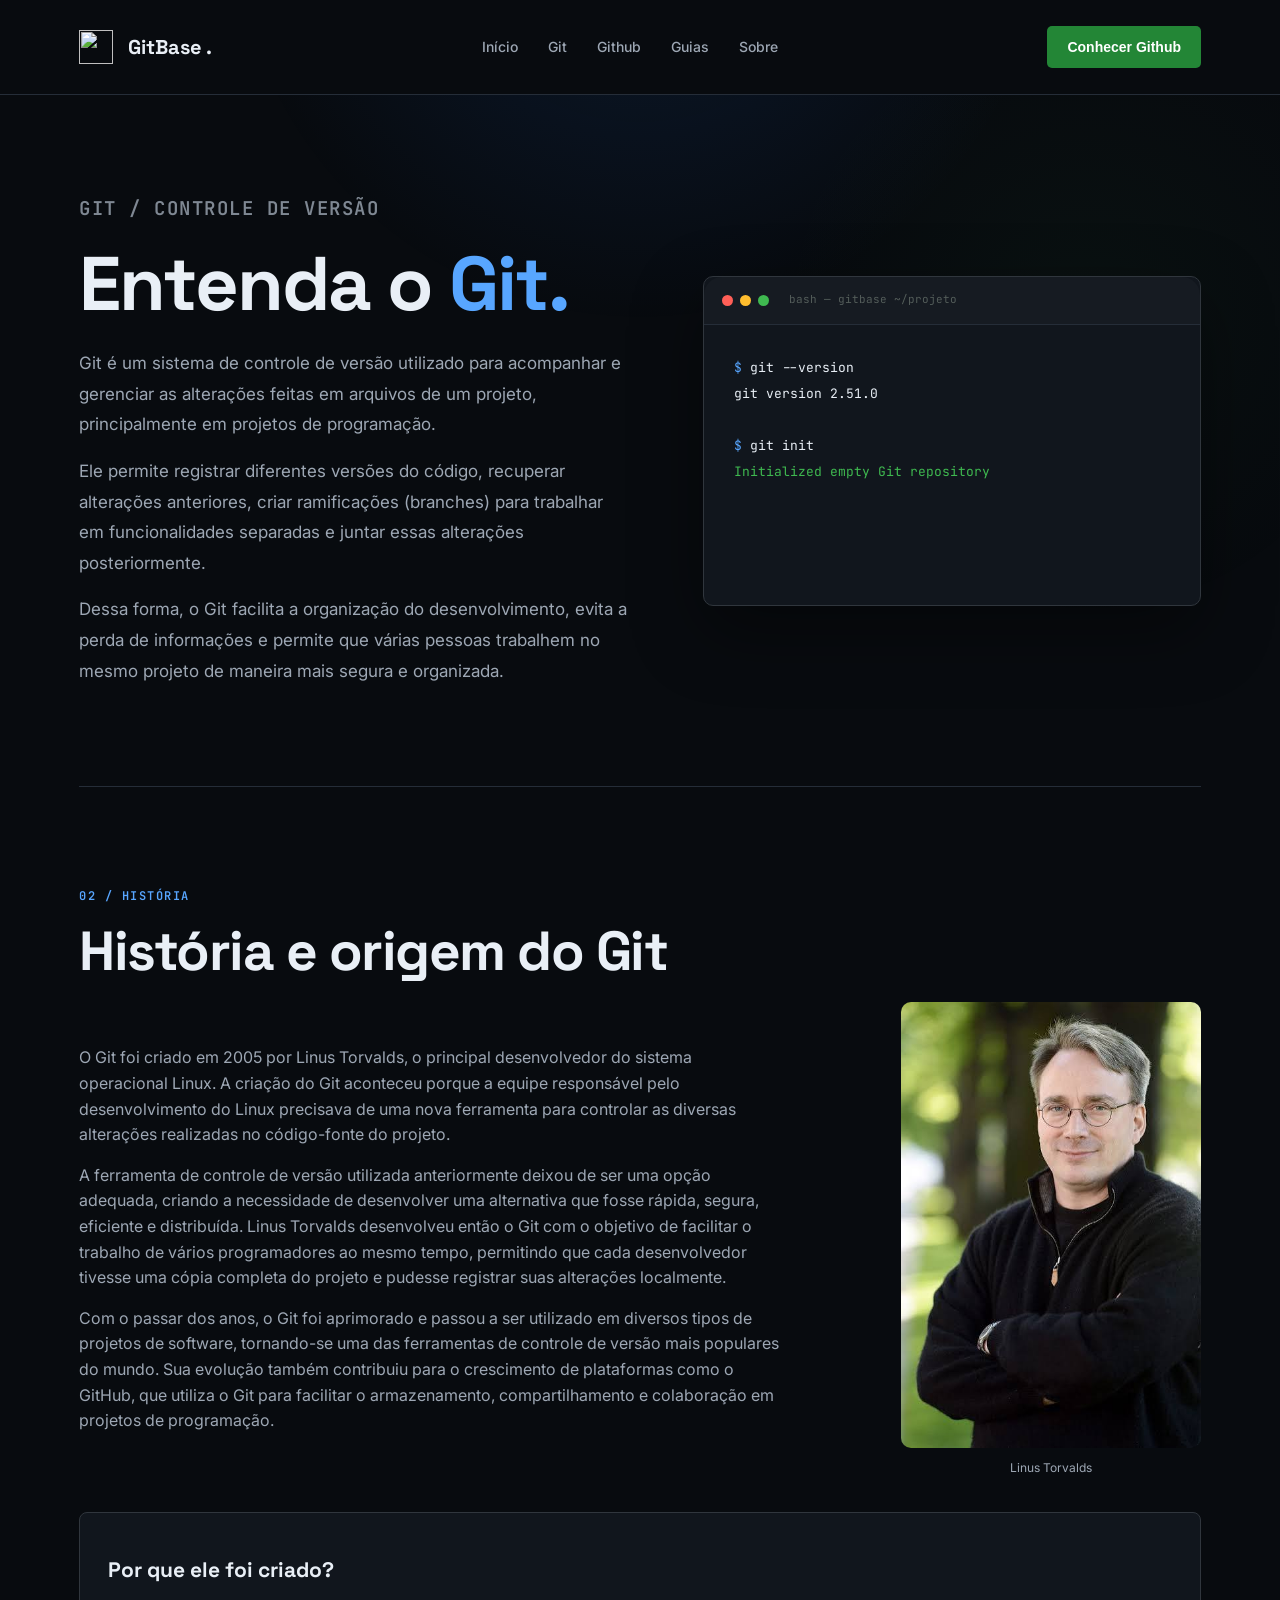
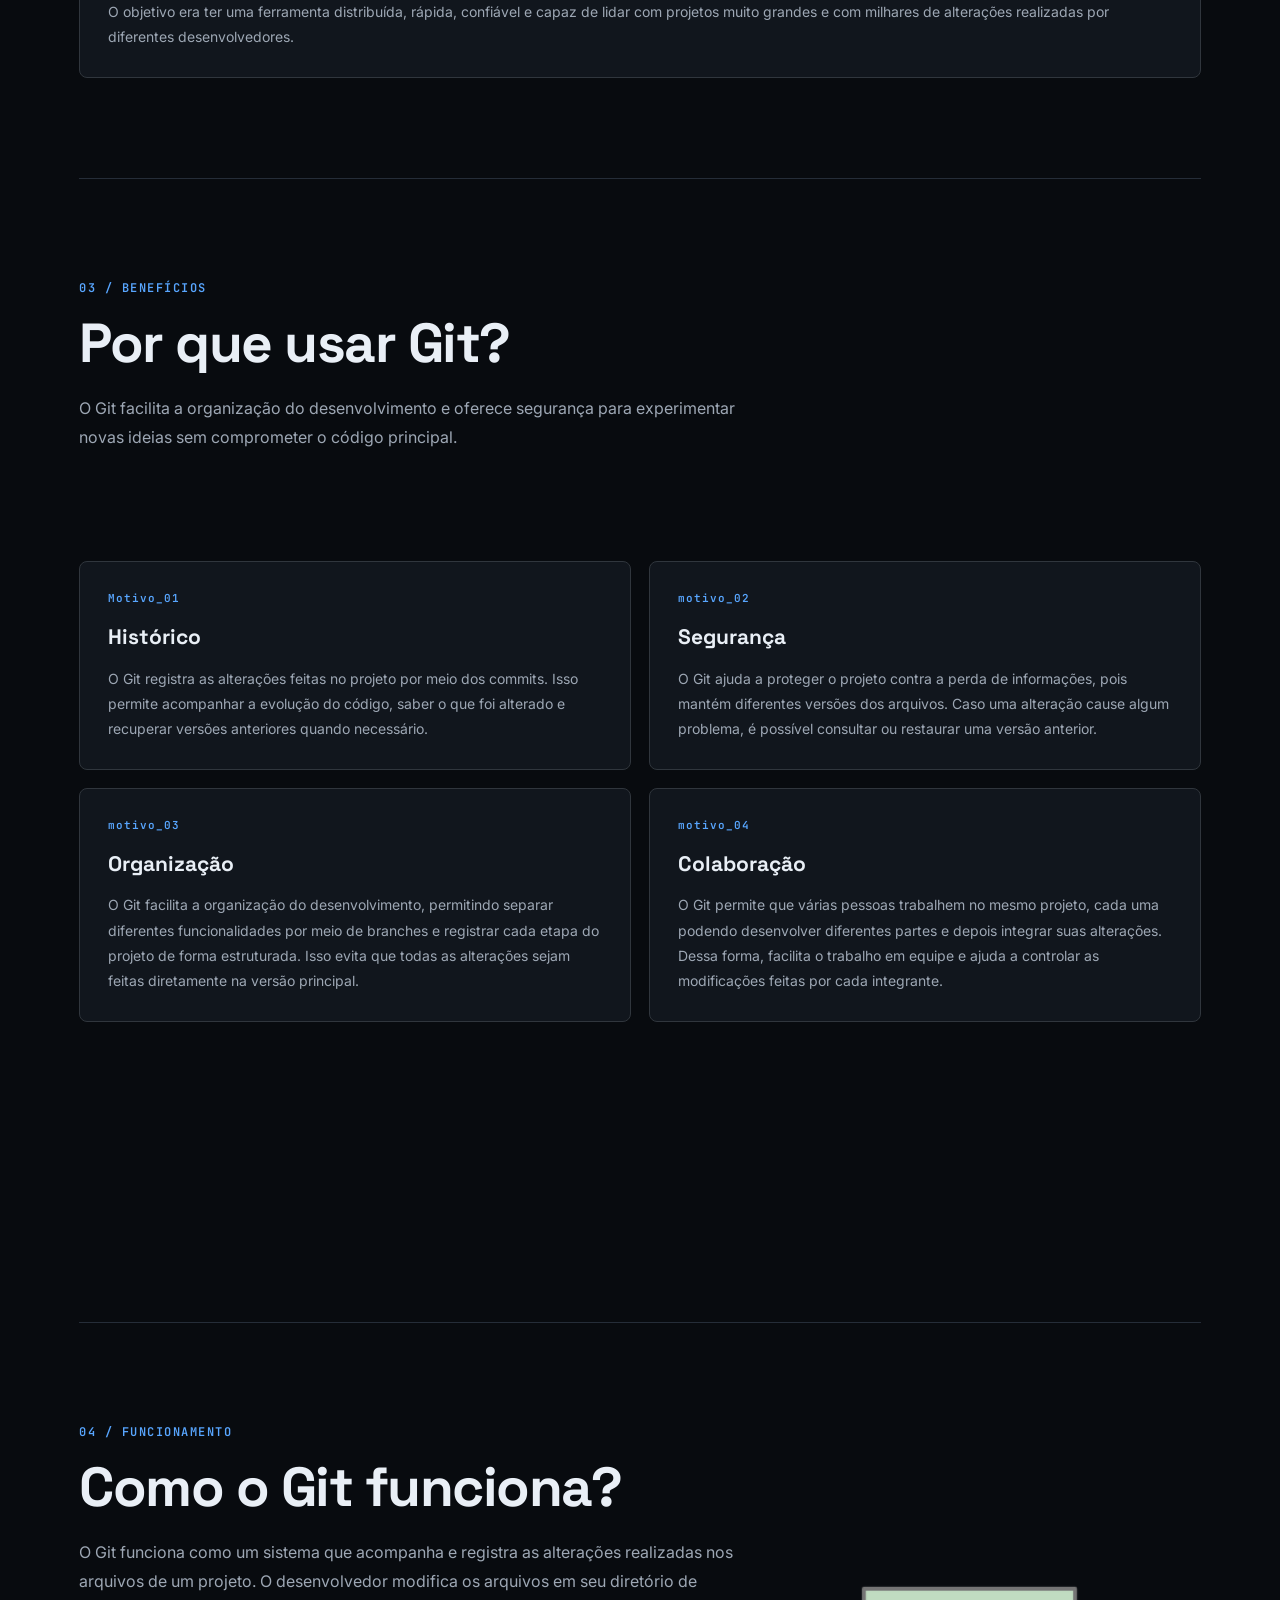
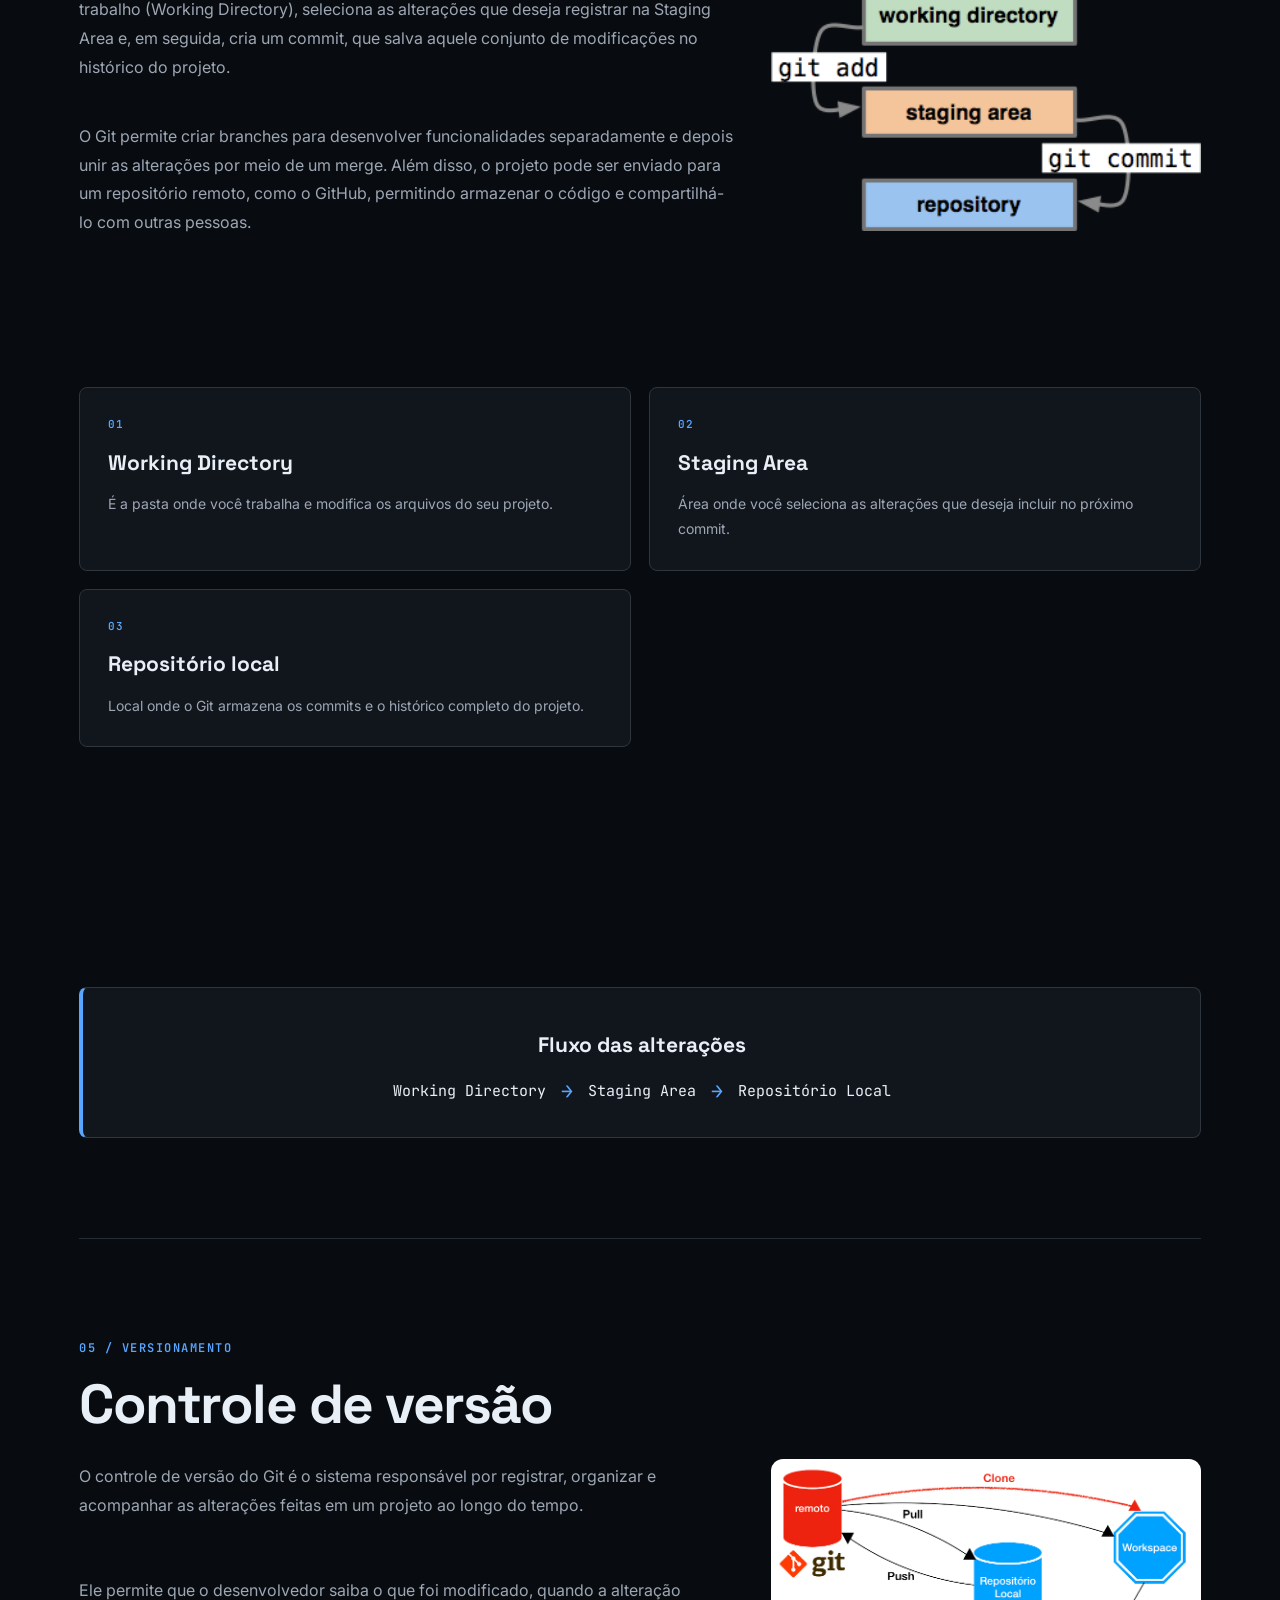
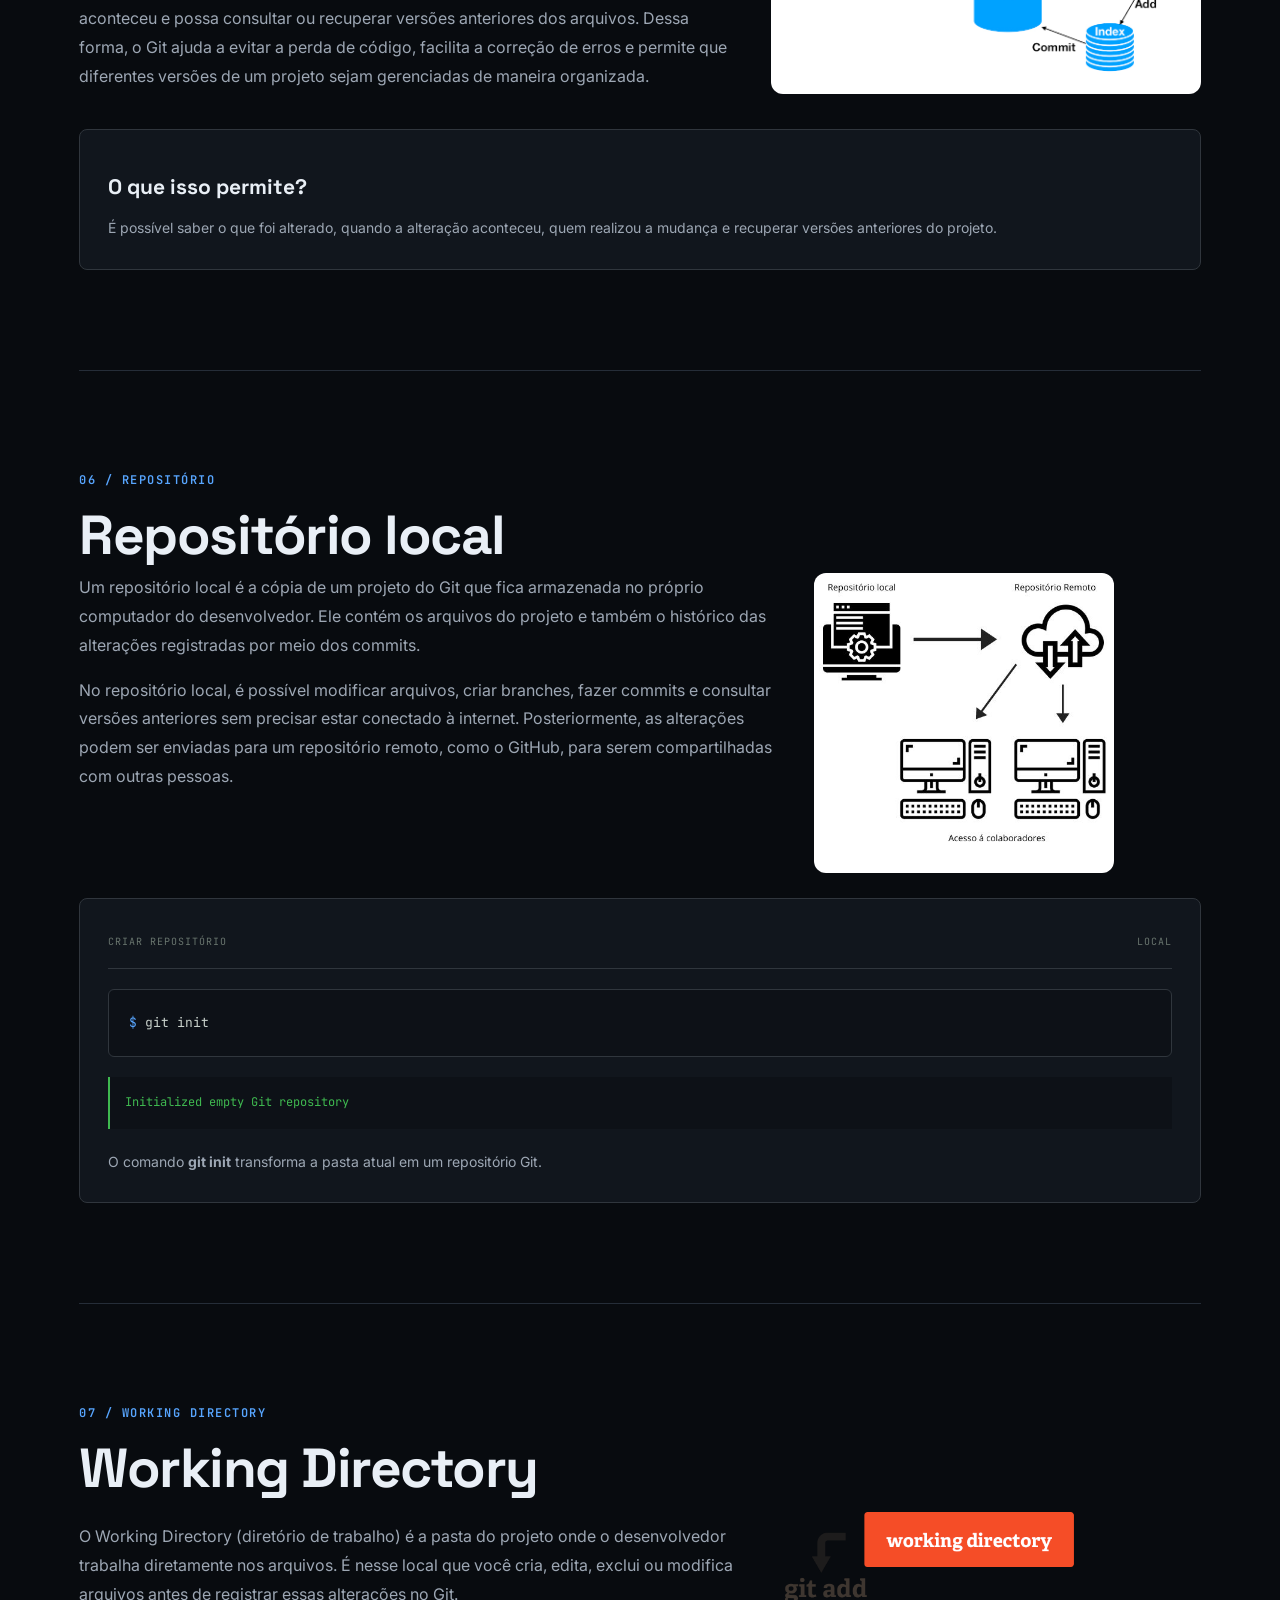
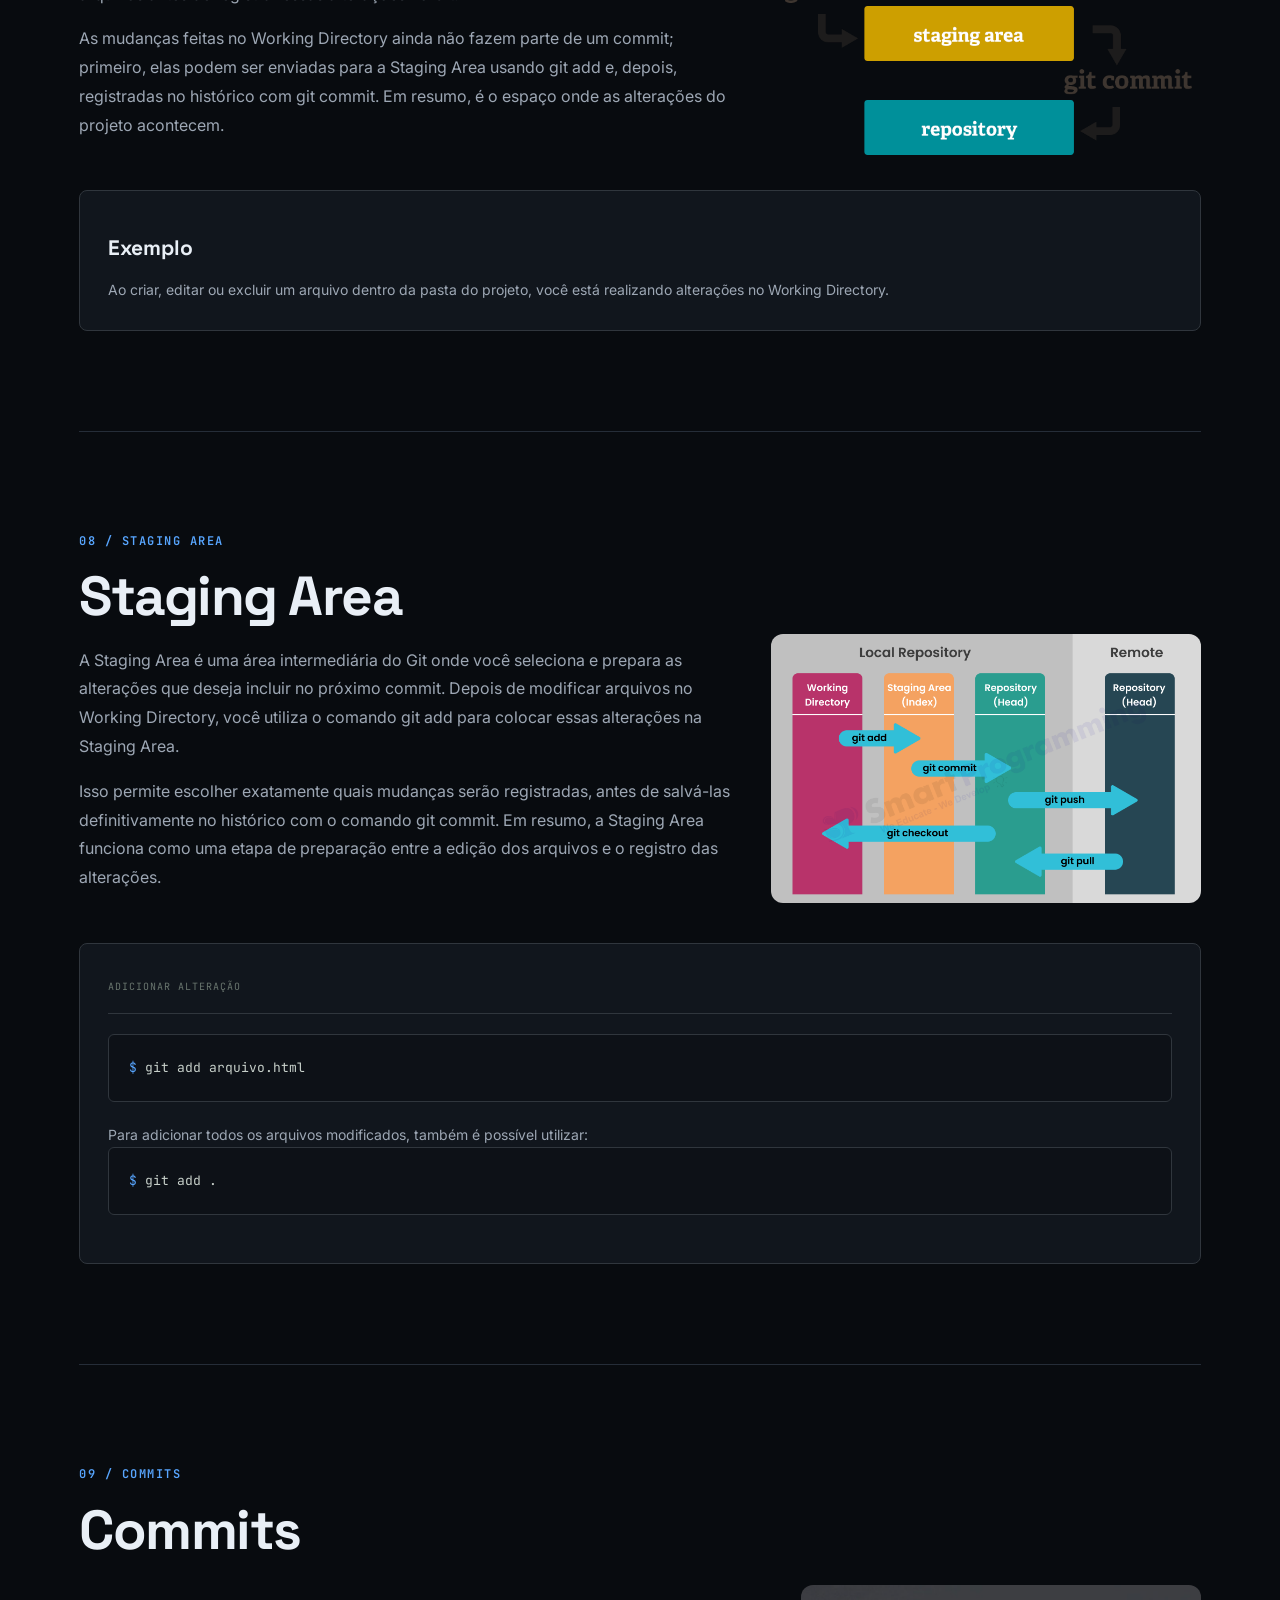
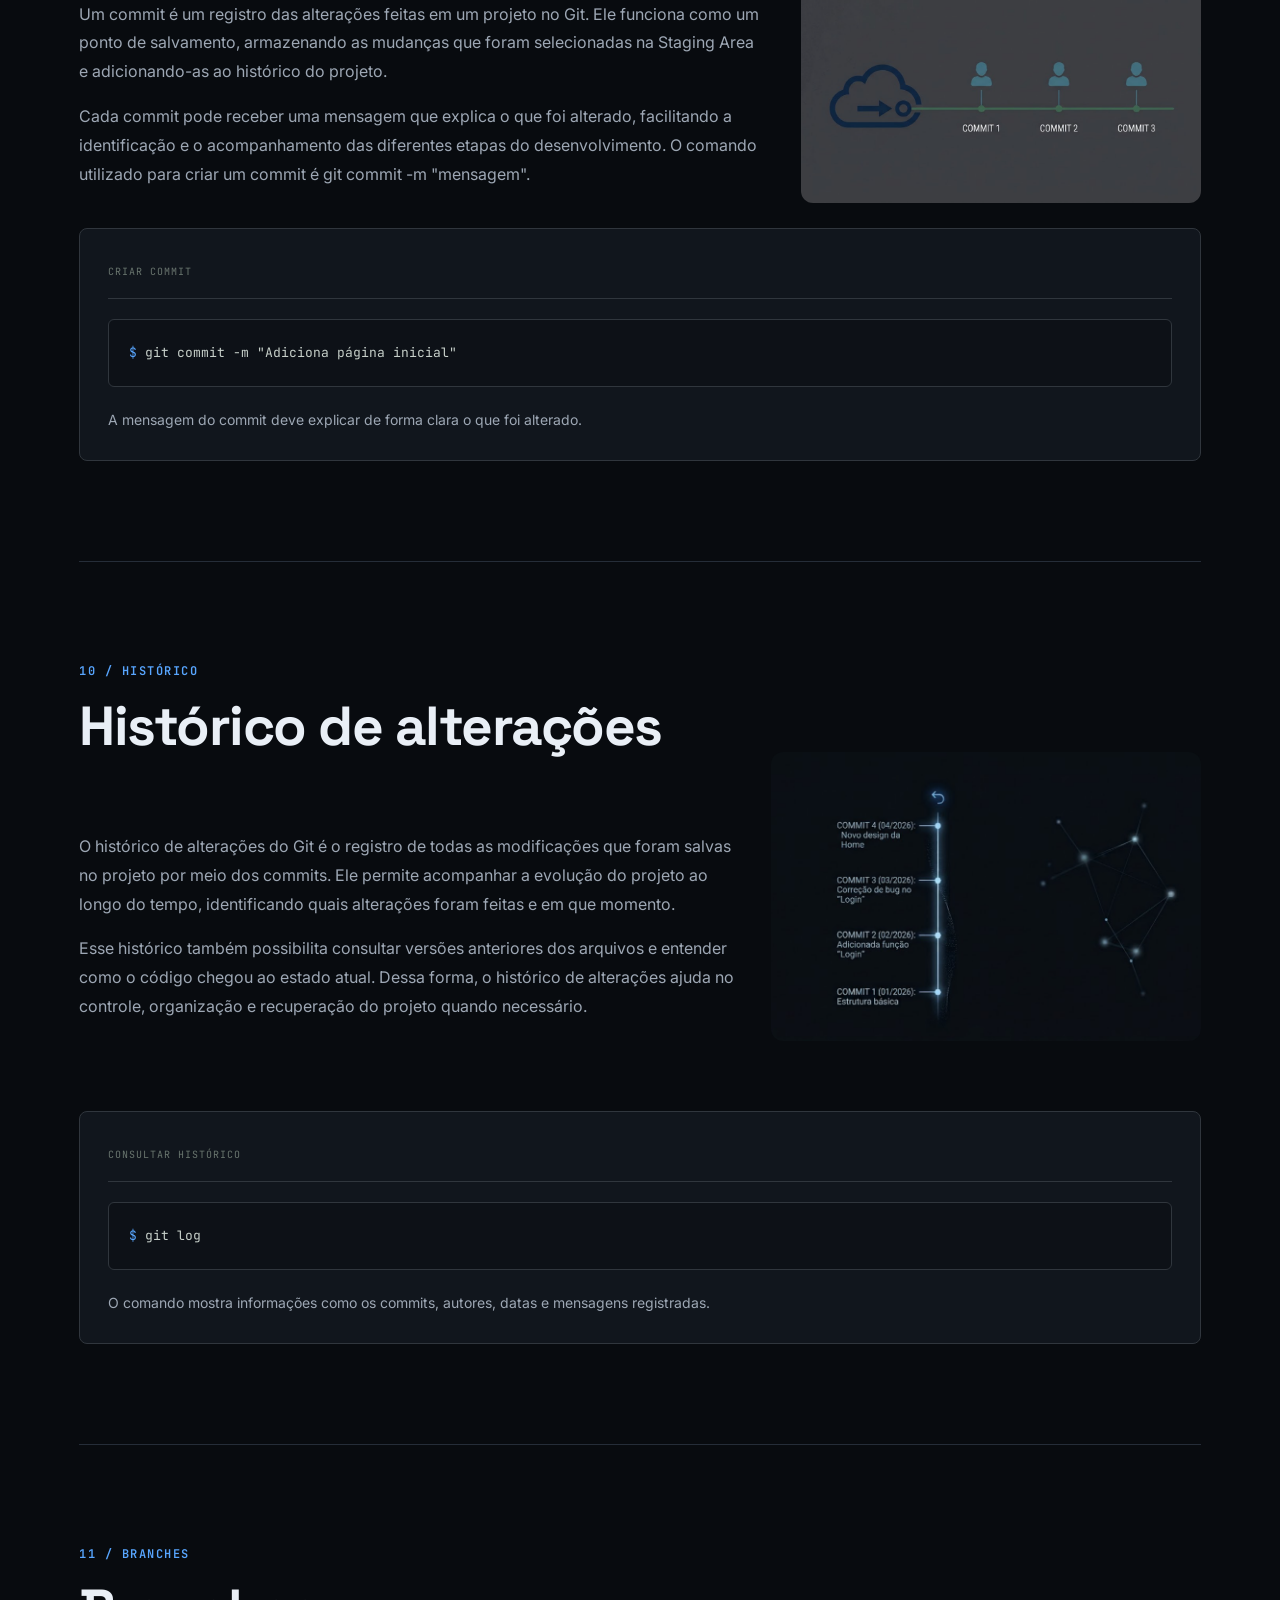
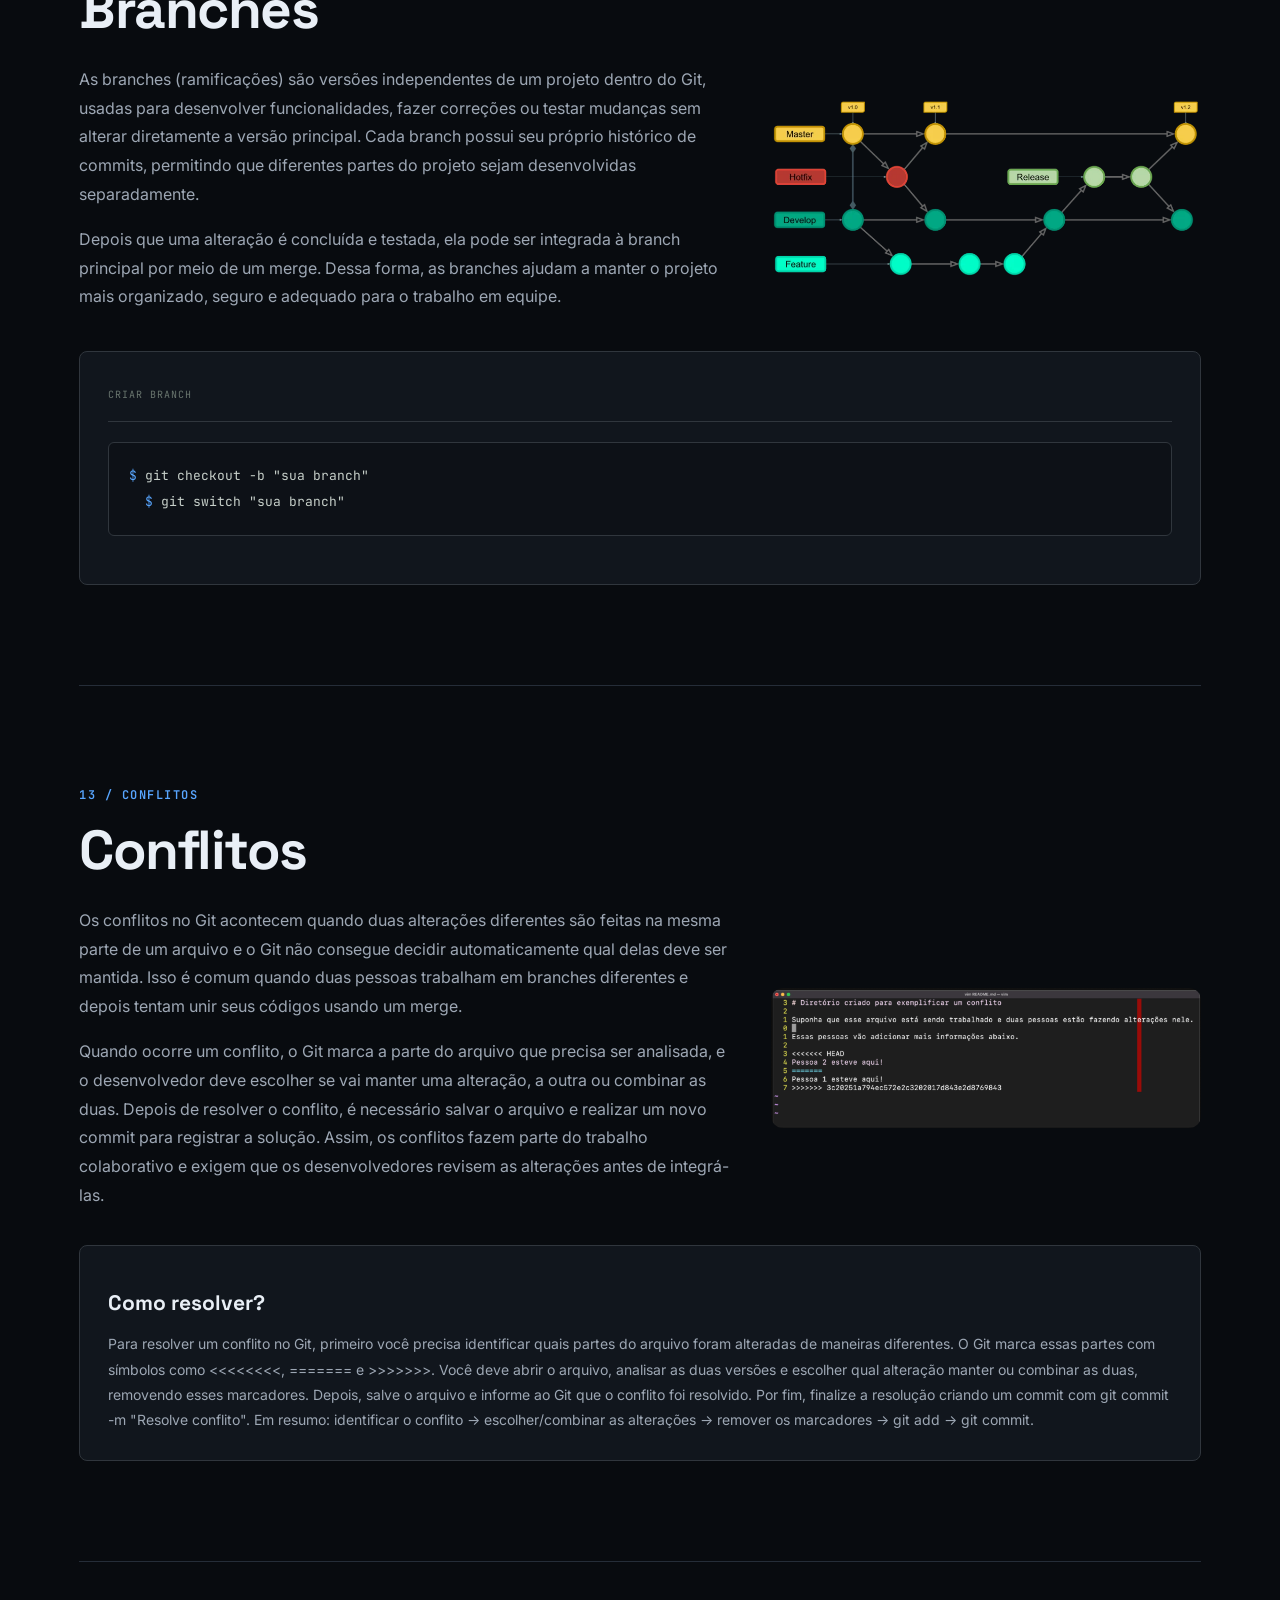
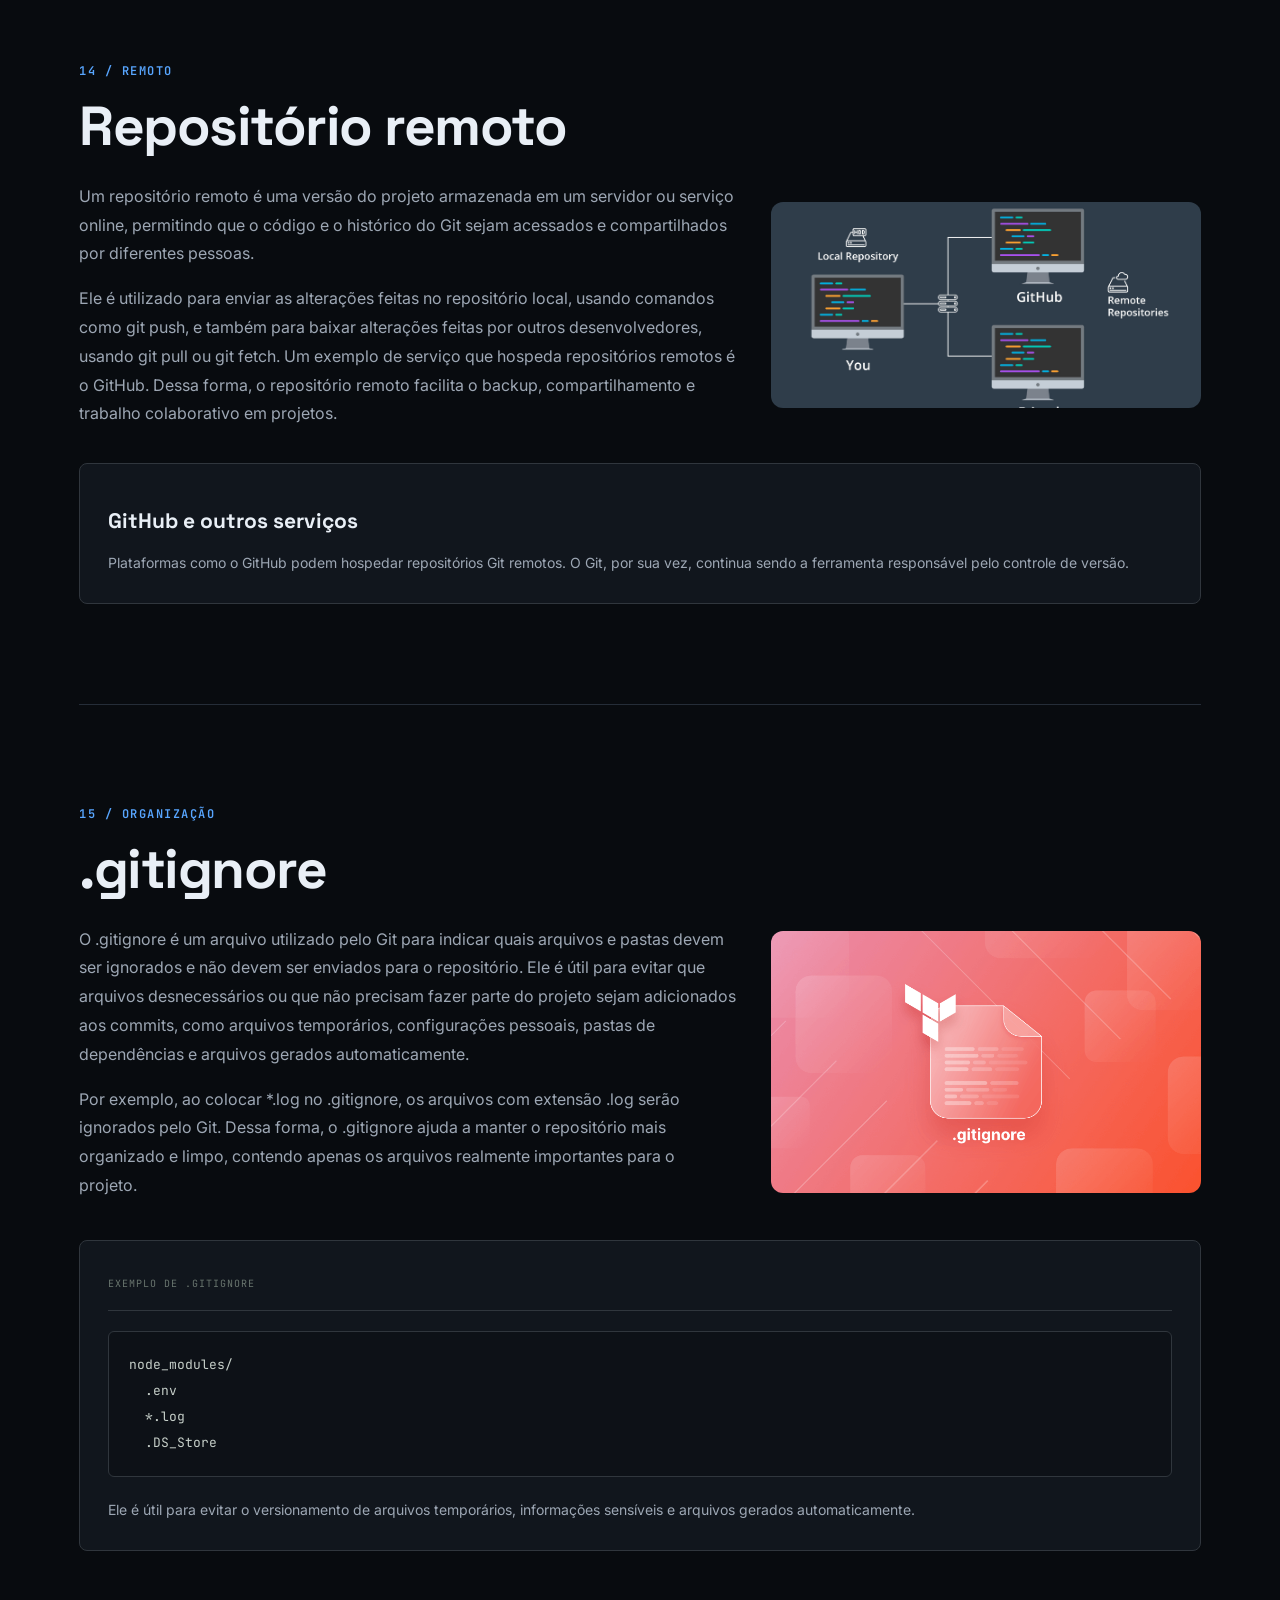
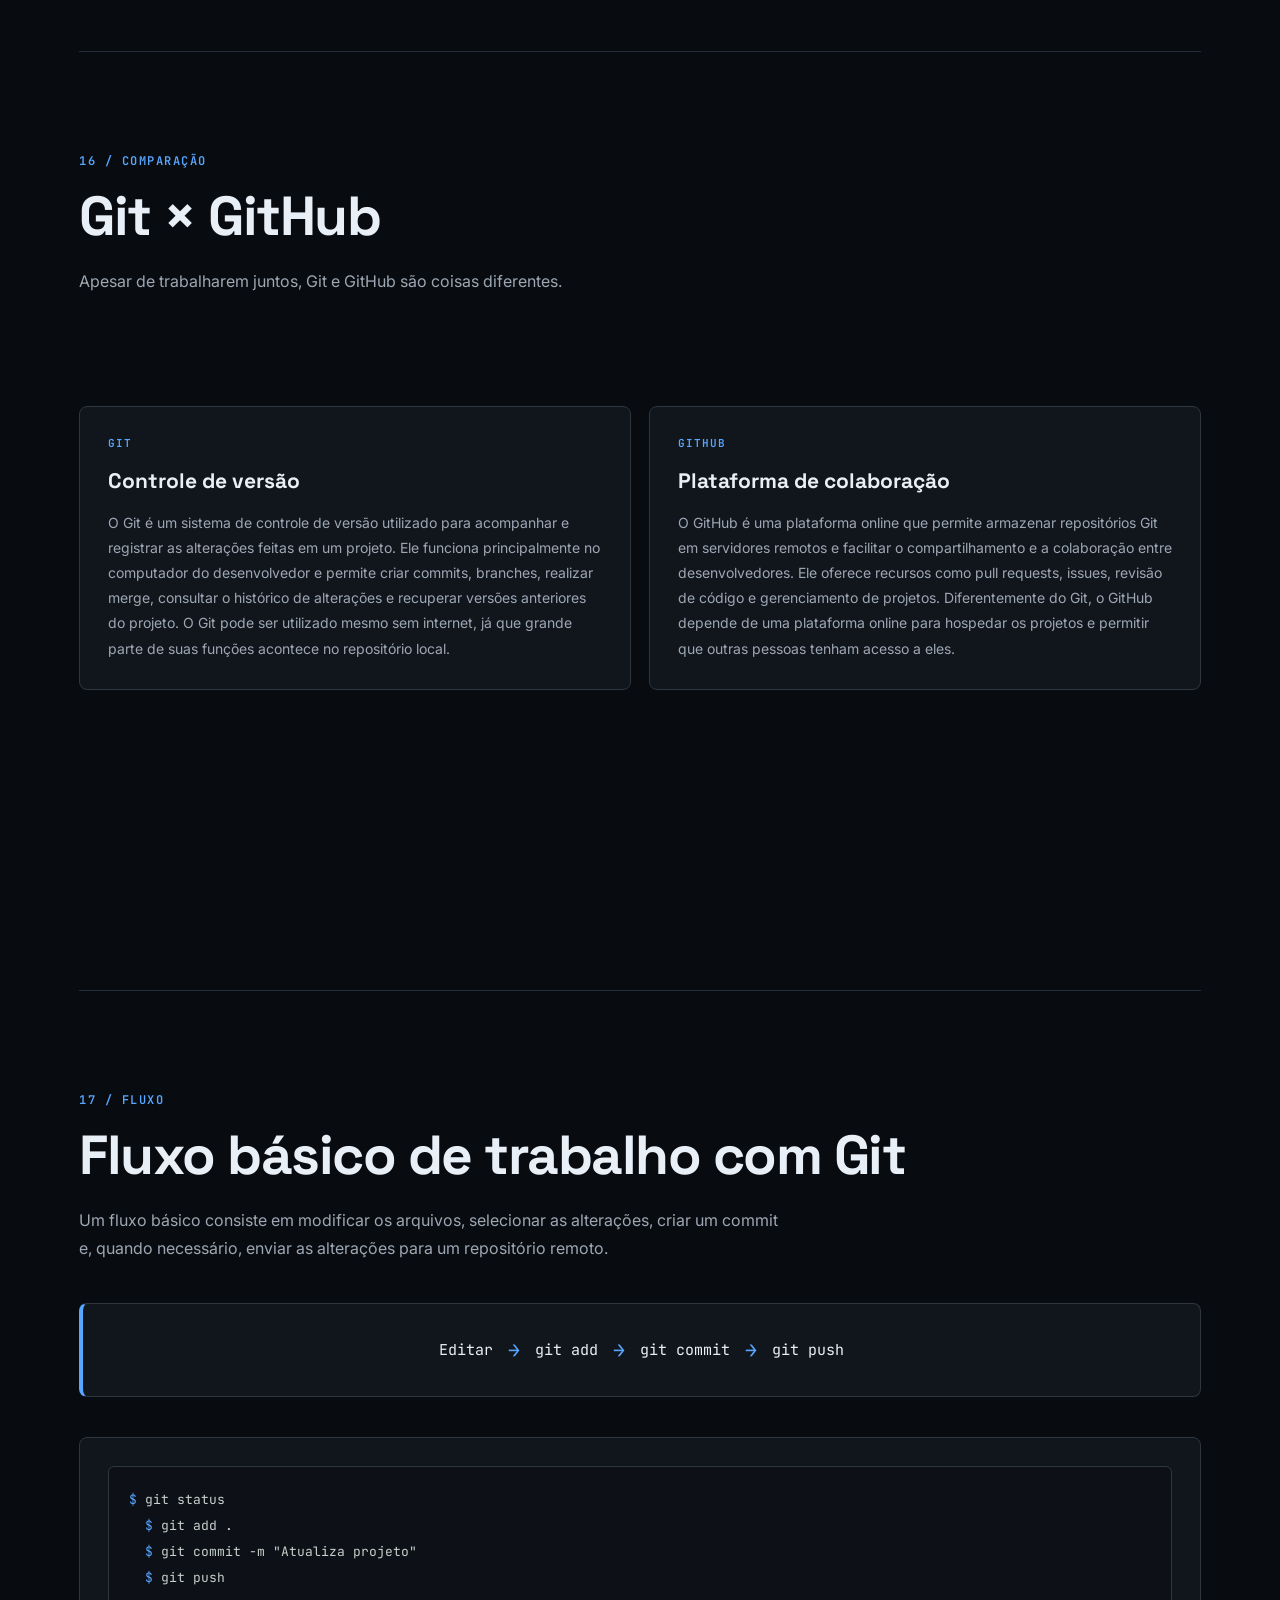
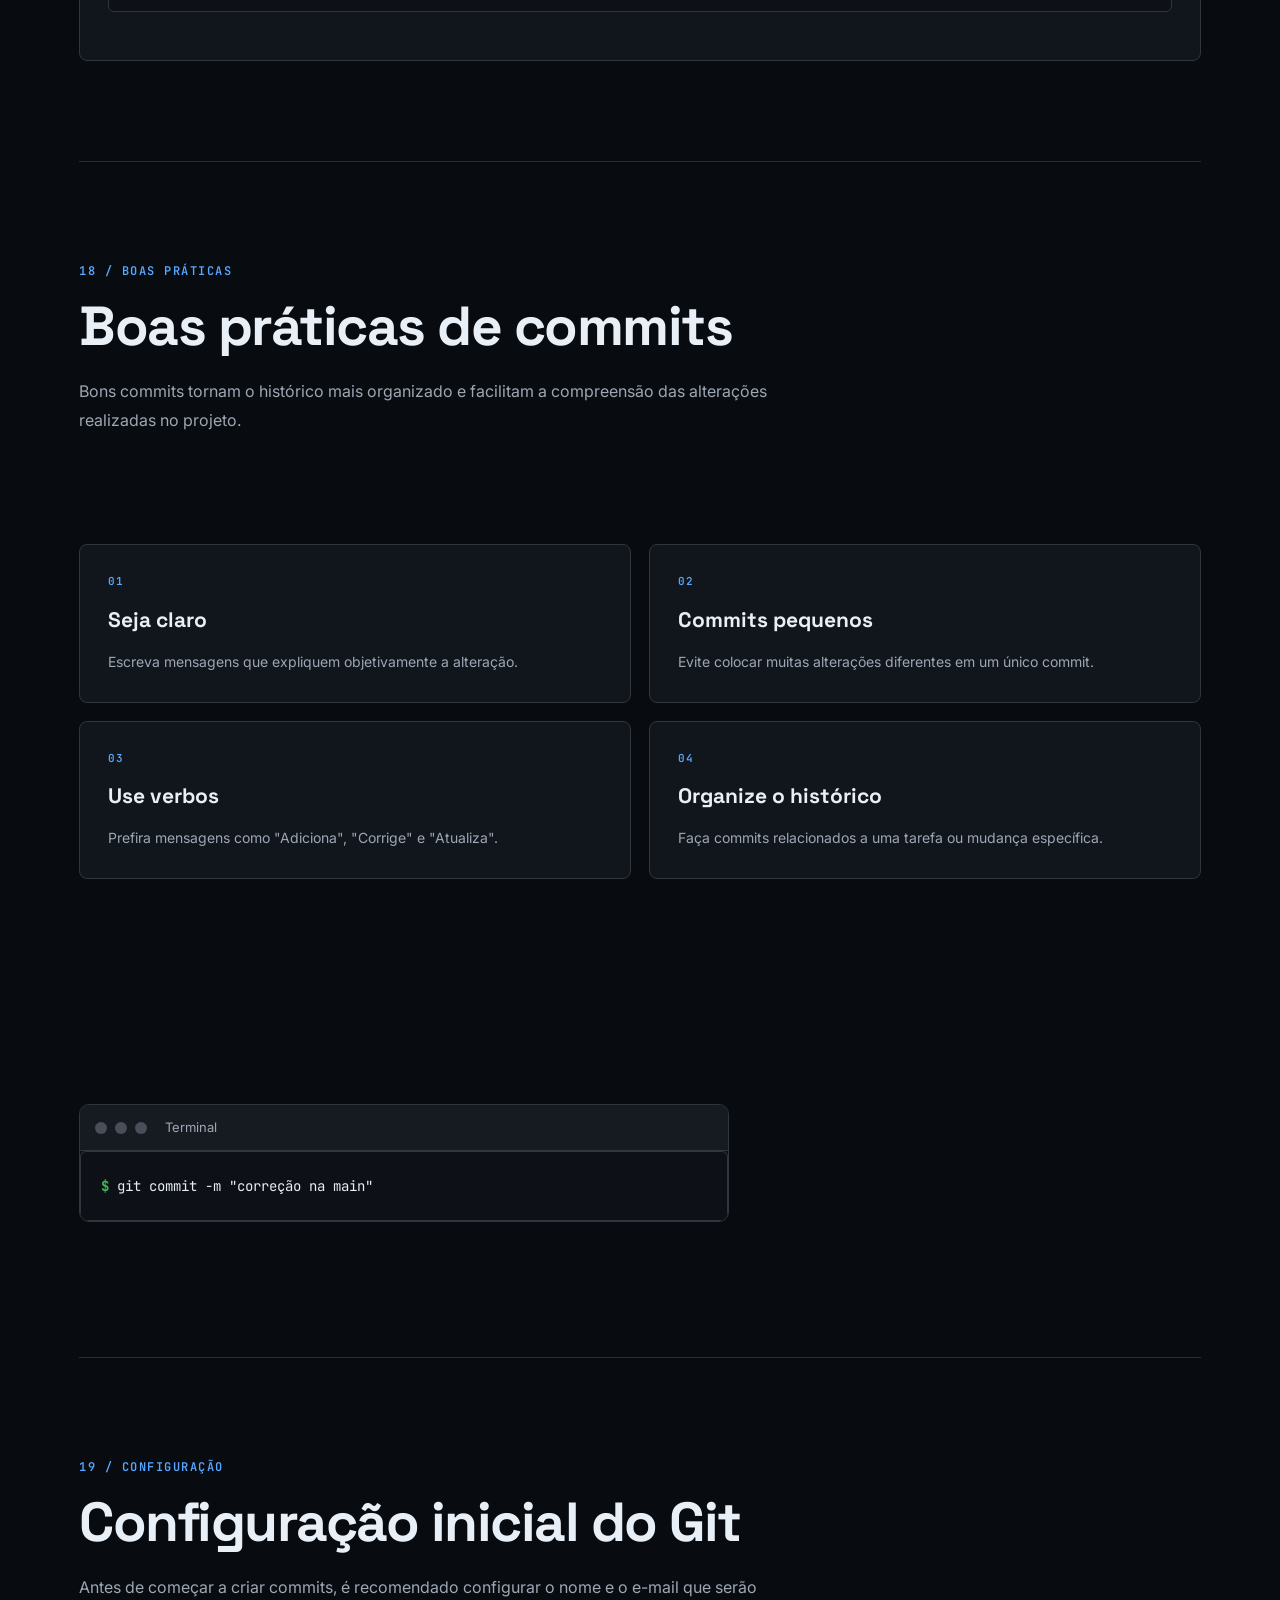
==== commit 65e19e2e: "ajuta pagina git" ====
--- a/pages/git.html
+++ b/pages/git.html
@@ -5,8 +5,9 @@
   <meta charset="UTF-8">
   <meta name="viewport" content="width=device-width, initial-scale=1.0">
 
-  <title>Git | GitBase</title>
-
+   <title>GitBase - aprenda git e github de forma simples</title>
+
+  <link rel="stylesheet" href="../style.css">
   <link rel="stylesheet" href="./style_git.css">
 
   <link rel="preconnect" href="https://fonts.googleapis.com">
@@ -18,35 +19,26 @@
   >
 </head>
 
-<body>
+<body class="git-page">
 
   <!-- ================= HEADER ================= -->
-
+  <div class="circle-gradiente-blue-green"></div>
   <header>
-
     <nav class="container">
-
-      <a href="../index.html" class="logo">
-        <img src="../assets/logo.png" alt="Logo GitBase">
-        <span>GitBase.</span>
-      </a>
-
-      <nav class="menu">
+      <div class="logo">
+        <img src="../assets/logo.png" alt="" />
+        <p>GitBase <span>.</span></p>
+      </div>
+      <div class="menu">
         <a href="../index.html">Início</a>
-        <a href="./git.html">Git</a>
-        <a href="./github.html">Github</a>
+        <a href="../git.html">Git</a>
+        <a href="../github.html">Github</a>
         <a href="./guias.html">Guias</a>
-        <a href="               ./sobre.html">Sobre</a>
-      </nav>
-
-<a href="../github.html" class="header-button">
-    Conhecer Github
-</a>
-
+        <a href="./sobre.html">Sobre</a>
+      </div>
+      <button onclick="irParaGithub()">Conhecer Github</button>
     </nav>
-
   </header>
-
 
   <!-- ================= MAIN ================= -->
 
@@ -123,992 +115,996 @@
 
     <!-- ================= HISTÓRIA ================= -->
 
-<section class="content-section">
-
-  <p class="tag">02 / HISTÓRIA</p>
-
-  <h2>História e origem do Git</h2>
-
-  <div class="history-content">
-
-    <!-- Textos da história -->
-    <div class="history-text">
-
-      <p class="section-intro">
-        O Git foi criado em 2005 por Linus Torvalds, o principal desenvolvedor
-        do sistema operacional Linux. A criação do Git aconteceu porque a equipe
-        responsável pelo desenvolvimento do Linux precisava de uma nova ferramenta
-        para controlar as diversas alterações realizadas no código-fonte do projeto.
+    <section class="content-section">
+
+      <p class="tag">02 / HISTÓRIA</p>
+
+      <h2>História e origem do Git</h2>
+
+      <div class="history-content">
+
+        <!-- Textos da história -->
+        <div class="history-text">
+
+          <p class="section-intro">
+            O Git foi criado em 2005 por Linus Torvalds, o principal desenvolvedor
+            do sistema operacional Linux. A criação do Git aconteceu porque a equipe
+            responsável pelo desenvolvimento do Linux precisava de uma nova ferramenta
+            para controlar as diversas alterações realizadas no código-fonte do projeto.
+          </p>
+
+          <p class="section-intro">
+            A ferramenta de controle de versão utilizada anteriormente deixou de ser uma
+            opção adequada, criando a necessidade de desenvolver uma alternativa que fosse
+            rápida, segura, eficiente e distribuída. Linus Torvalds desenvolveu então o Git
+            com o objetivo de facilitar o trabalho de vários programadores ao mesmo tempo,
+            permitindo que cada desenvolvedor tivesse uma cópia completa do projeto e pudesse
+            registrar suas alterações localmente.
+          </p>
+
+          <p class="section-intro">
+            Com o passar dos anos, o Git foi aprimorado e passou a ser utilizado em diversos
+            tipos de projetos de software, tornando-se uma das ferramentas de controle de
+            versão mais populares do mundo. Sua evolução também contribuiu para o crescimento
+            de plataformas como o GitHub, que utiliza o Git para facilitar o armazenamento,
+            compartilhamento e colaboração em projetos de programação.
+          </p>
+
+        </div>
+
+        <!-- Imagem da história -->
+        <figure class="history-figure">
+          <img
+            src="../assets/linus_torvalds.jpeg"
+            alt="Linus Torvalds, criador do Linux"
+            class="history-image"
+          >
+          <figcaption>Linus Torvalds</figcaption>
+        </figure>
+
+      </div>
+
+      <!-- Card informativo -->
+      <article class="info-card">
+
+        <h3>Por que ele foi criado?</h3>
+
+        <p>
+          O objetivo era ter uma ferramenta distribuída, rápida,
+          confiável e capaz de lidar com projetos muito grandes
+          e com milhares de alterações realizadas por diferentes
+          desenvolvedores.
+        </p>
+
+      </article>
+
+    </section>
+
+      <!-- ================= POR QUE USAR ================= -->
+
+      <section class="content-section">
+
+        <p class="tag">03 / BENEFÍCIOS</p>
+
+        <h2>Por que usar Git?</h2>
+
+        <p class="section-intro">
+          O Git facilita a organização do desenvolvimento e oferece
+          segurança para experimentar novas ideias sem comprometer
+          o código principal.
+        </p>
+
+
+        <section class="cards-grid">
+
+          <article class="card">
+            <span class="number">Motivo_01</span>
+            <h3>Histórico</h3>
+            <p>
+              O Git registra as alterações feitas no projeto por meio dos commits. 
+              Isso permite acompanhar a evolução do código, saber o que foi alterado e recuperar versões anteriores quando necessário.
+            </p>
+          </article>
+
+          <article class="card">
+            <span class="number">motivo_02</span>
+            <h3>Segurança</h3>
+            <p>
+            O Git ajuda a proteger o projeto contra a perda de informações, 
+            pois mantém diferentes versões dos arquivos. Caso uma alteração cause algum problema, é 
+            possível consultar ou restaurar uma versão anterior.
+            </p>
+          </article>
+
+          <article class="card">
+            <span class="number">motivo_03</span>
+            <h3>Organização</h3>
+            <p>
+            O Git facilita a organização do desenvolvimento, 
+            permitindo separar diferentes funcionalidades por meio 
+            de branches e registrar cada etapa do projeto de forma estruturada. 
+            Isso evita que todas as alterações sejam feitas diretamente na versão principal.
+            </p>
+          </article>
+
+          <article class="card">
+            <span class="number">motivo_04</span>
+            <h3>Colaboração</h3>
+            <p>
+            O Git permite que várias pessoas trabalhem no mesmo projeto, cada 
+            uma podendo desenvolver diferentes partes e depois integrar suas alterações. 
+            Dessa forma, facilita o trabalho em equipe e ajuda a controlar as modificações 
+            feitas por cada integrante.
+            </p>
+          </article>
+
+        </section>
+
+      </section>
+
+
+      <!-- ================= COMO FUNCIONA ================= -->
+
+  <section class="content-section">
+
+      <p class="tag">04 / FUNCIONAMENTO</p>
+
+      <h2>Como o Git funciona?</h2>
+
+      <div class="function-content">
+
+          <!-- AGRUPAMENTO DOS PARÁGRAFOS -->
+          <div class="function-text">
+
+              <p class="section-intro">
+                  O Git funciona como um sistema que acompanha e registra as alterações realizadas nos
+                  arquivos de um projeto. O desenvolvedor modifica os arquivos em seu diretório de trabalho
+                  (Working Directory), seleciona as alterações que deseja registrar na Staging Area e, em
+                  seguida, cria um commit, que salva aquele conjunto de modificações no histórico do projeto.
+              </p>
+
+              <p class="section-intro">
+                  O Git permite criar branches para desenvolver funcionalidades separadamente e depois unir
+                  as alterações por meio de um merge. Além disso, o projeto pode ser enviado para um
+                  repositório remoto, como o GitHub, permitindo armazenar o código e compartilhá-lo com
+                  outras pessoas.
+              </p>
+
+          </div>
+
+          <!-- IMAGEM -->
+          <img
+              src="../assets/como_funciona.webp" alt="Descrição da imagem"
+              class="function-image"
+          >
+
+      </div>
+
+      <!-- CARDS -->
+      <section class="cards-grid">
+
+          <article class="card">
+              <span class="number">01</span>
+              <h3>Working Directory</h3>
+              <p>
+                  É a pasta onde você trabalha e modifica os arquivos
+                  do seu projeto.
+              </p>
+          </article>
+
+          <article class="card">
+              <span class="number">02</span>
+              <h3>Staging Area</h3>
+              <p>
+                  Área onde você seleciona as alterações que deseja
+                  incluir no próximo commit.
+              </p>
+          </article>
+
+          <article class="card">
+              <span class="number">03</span>
+              <h3>Repositório local</h3>
+              <p>
+                  Local onde o Git armazena os commits e o histórico
+                  completo do projeto.
+              </p>
+          </article>
+
+      </section>
+
+      <!-- FLUXO -->
+      <article class="flow-card">
+
+          <h3>Fluxo das alterações</h3>
+
+          <p class="flow">
+              Working Directory
+              <span>→</span>
+              Staging Area
+              <span>→</span>
+              Repositório Local
+          </p>
+
+      </article>
+
+  </section>
+
+
+  <!-- ================= CONTROLE DE VERSÃO ================= -->
+
+  <!-- ================= CONTROLE DE VERSÃO ================= -->
+
+  <section class="content-section">
+
+      <p class="tag">05 / VERSIONAMENTO</p>
+
+      <h2>Controle de versão</h2>
+
+      <div class="version-content">
+
+          <!-- AGRUPAMENTO DOS PARÁGRAFOS -->
+          <div class="version-text">
+
+              <p class="section-intro">
+                  O controle de versão do Git é o sistema responsável por registrar, organizar e acompanhar as alterações
+                  feitas em um projeto ao longo do tempo.
+              </p>
+              <br>
+              <p class="section-intro">
+                  Ele permite que o desenvolvedor saiba o que foi modificado, quando
+                  a alteração aconteceu e possa consultar ou recuperar versões anteriores dos arquivos. Dessa forma, o Git ajuda a
+                  evitar a perda de código, facilita a correção de erros e permite que diferentes versões de um projeto sejam gerenciadas de maneira organizada.
+              </p>
+
+          </div>
+
+          <!-- IMAGEM -->
+          <img
+              src="../assets/controle_de_versão.png" alt="Descrição da imagem"
+              class="version-image"
+          >
+
+      </div>
+
+      <!-- CARD INFORMATIVO -->
+      <article class="info-card">
+
+          <h3>O que isso permite?</h3>
+
+          <p>
+              É possível saber o que foi alterado, quando a alteração
+              aconteceu, quem realizou a mudança e recuperar versões
+              anteriores do projeto.
+          </p>
+
+      </article>
+
+  </section>
+
+  <!-- ================= REPOSITÓRIO LOCAL ================= -->
+
+  <section class="content-section">
+
+      <p class="tag">06 / REPOSITÓRIO</p>
+
+      <h2>Repositório local</h2>
+
+      <div class="repository-content">
+
+          <!-- AGRUPAMENTO DOS PARÁGRAFOS -->
+          <div class="repository-text">
+
+              <p class="section-intro">
+                  Um repositório local é a cópia de um projeto do Git que fica armazenada no próprio
+                  computador do desenvolvedor. Ele contém os arquivos do projeto e também o histórico das
+                  alterações registradas por meio dos commits.
+              </p>
+              <br>
+              <p class="section-intro">
+                  No repositório local, é possível modificar arquivos, criar branches,
+                  fazer commits e consultar versões anteriores sem precisar estar conectado à internet.
+                  Posteriormente, as alterações podem ser enviadas para um repositório remoto, como o GitHub,
+                  para serem compartilhadas com outras pessoas.
+              </p>
+
+          </div>
+
+          <!-- IMAGEM -->
+          <img
+              src="../assets/repositório_local.png" alt="Descrição da imagem"
+              class="repository-image"
+          >
+
+      </div>
+
+      <!-- CARTÃO DE CÓDIGO -->
+      <article class="code-card">
+
+          <header class="card-header">
+              <p>CRIAR REPOSITÓRIO</p>
+              <p>LOCAL</p>
+          </header>
+
+          <pre><code><span>$</span> git init</code></pre>
+
+          <p class="success-box">
+              Initialized empty Git repository
+          </p>
+
+          <p class="code-description">
+              O comando <strong>git init</strong> transforma a pasta
+              atual em um repositório Git.
+          </p>
+
+      </article>
+
+  </section>
+
+    <!-- ================= WORKING DIRECTORY ================= -->
+
+  <section class="content-section">
+
+    <p class="tag">07 / WORKING DIRECTORY</p>
+
+    <h2>Working Directory</h2>
+
+    <div class="working-content">
+
+      <!-- AGRUPAMENTO DOS PARÁGRAFOS -->
+      <div class="working-text">
+
+        <p class="section-intro">
+          O Working Directory (diretório de trabalho) é a pasta do projeto onde o desenvolvedor
+          trabalha diretamente nos arquivos. É nesse local que você cria, edita, exclui ou modifica arquivos antes
+          de registrar essas alterações no Git.
+        </p>
+        <br>
+        <p class="section-intro">
+          As mudanças feitas no Working Directory ainda não fazem parte de um commit;
+          primeiro, elas podem ser enviadas para a Staging Area usando git add e, depois, registradas no histórico com git commit. Em resumo, é
+          o espaço onde as alterações do projeto acontecem.
+        </p>
+
+      </div>
+
+      <!-- IMAGEM -->
+      <img
+        src="../assets/working_directory.png" alt="Descrição da imagem"
+        class="working-image"
+      >
+
+    </div>
+
+    <!-- CARTÃO INFORMATIVO -->
+    <article class="info-card">
+
+      <h3>Exemplo</h3>
+
+      <p>
+        Ao criar, editar ou excluir um arquivo dentro da pasta
+        do projeto, você está realizando alterações no Working
+        Directory.
       </p>
 
-      <p class="section-intro">
-        A ferramenta de controle de versão utilizada anteriormente deixou de ser uma
-        opção adequada, criando a necessidade de desenvolver uma alternativa que fosse
-        rápida, segura, eficiente e distribuída. Linus Torvalds desenvolveu então o Git
-        com o objetivo de facilitar o trabalho de vários programadores ao mesmo tempo,
-        permitindo que cada desenvolvedor tivesse uma cópia completa do projeto e pudesse
-        registrar suas alterações localmente.
-      </p>
-
-      <p class="section-intro">
-        Com o passar dos anos, o Git foi aprimorado e passou a ser utilizado em diversos
-        tipos de projetos de software, tornando-se uma das ferramentas de controle de
-        versão mais populares do mundo. Sua evolução também contribuiu para o crescimento
-        de plataformas como o GitHub, que utiliza o Git para facilitar o armazenamento,
-        compartilhamento e colaboração em projetos de programação.
-      </p>
-
-    </div>
-
-    <!-- Imagem da história -->
-    <img
-      src="../assets/linus_torvalds.jpeg" alt="Descrição da imagem"
-      class="history-image"
-    >
-
-  </div>
-
-  <!-- Card informativo -->
-  <article class="info-card">
-
-    <h3>Por que ele foi criado?</h3>
-
-    <p>
-      O objetivo era ter uma ferramenta distribuída, rápida,
-      confiável e capaz de lidar com projetos muito grandes
-      e com milhares de alterações realizadas por diferentes
-      desenvolvedores.
-    </p>
-
-  </article>
-
-</section>
-
-    <!-- ================= POR QUE USAR ================= -->
-
-    <section class="content-section">
-
-      <p class="tag">03 / BENEFÍCIOS</p>
-
-      <h2>Por que usar Git?</h2>
-
-      <p class="section-intro">
-        O Git facilita a organização do desenvolvimento e oferece
-        segurança para experimentar novas ideias sem comprometer
-        o código principal.
-      </p>
-
-
-      <section class="cards-grid">
-
-        <article class="card">
-          <span class="number">Motivo_01</span>
-          <h3>Histórico</h3>
-          <p>
-            O Git registra as alterações feitas no projeto por meio dos commits. 
-            Isso permite acompanhar a evolução do código, saber o que foi alterado e recuperar versões anteriores quando necessário.
-          </p>
-        </article>
-
-        <article class="card">
-          <span class="number">motivo_02</span>
-          <h3>Segurança</h3>
-          <p>
-          O Git ajuda a proteger o projeto contra a perda de informações, 
-          pois mantém diferentes versões dos arquivos. Caso uma alteração cause algum problema, é 
-          possível consultar ou restaurar uma versão anterior.
-          </p>
-        </article>
-
-        <article class="card">
-          <span class="number">motivo_03</span>
-          <h3>Organização</h3>
-          <p>
-          O Git facilita a organização do desenvolvimento, 
-          permitindo separar diferentes funcionalidades por meio 
-          de branches e registrar cada etapa do projeto de forma estruturada. 
-          Isso evita que todas as alterações sejam feitas diretamente na versão principal.
-          </p>
-        </article>
-
-        <article class="card">
-          <span class="number">motivo_04</span>
-          <h3>Colaboração</h3>
-          <p>
-          O Git permite que várias pessoas trabalhem no mesmo projeto, cada 
-          uma podendo desenvolver diferentes partes e depois integrar suas alterações. 
-          Dessa forma, facilita o trabalho em equipe e ajuda a controlar as modificações 
-          feitas por cada integrante.
-          </p>
-        </article>
-
-      </section>
-
-    </section>
-
-
-    <!-- ================= COMO FUNCIONA ================= -->
-
-<section class="content-section">
-
-    <p class="tag">04 / FUNCIONAMENTO</p>
-
-    <h2>Como o Git funciona?</h2>
-
-    <div class="function-content">
-
-        <!-- AGRUPAMENTO DOS PARÁGRAFOS -->
-        <div class="function-text">
-
-            <p class="section-intro">
-                O Git funciona como um sistema que acompanha e registra as alterações realizadas nos
-                arquivos de um projeto. O desenvolvedor modifica os arquivos em seu diretório de trabalho
-                (Working Directory), seleciona as alterações que deseja registrar na Staging Area e, em
-                seguida, cria um commit, que salva aquele conjunto de modificações no histórico do projeto.
-            </p>
-
-            <p class="section-intro">
-                O Git permite criar branches para desenvolver funcionalidades separadamente e depois unir
-                as alterações por meio de um merge. Além disso, o projeto pode ser enviado para um
-                repositório remoto, como o GitHub, permitindo armazenar o código e compartilhá-lo com
-                outras pessoas.
-            </p>
-
-        </div>
-
-        <!-- IMAGEM -->
-        <img
-            src="../assets/como_funciona.webp" alt="Descrição da imagem"
-            class="function-image"
-        >
-
-    </div>
-
-    <!-- CARDS -->
-    <section class="cards-grid">
-
-        <article class="card">
-            <span class="number">01</span>
-            <h3>Working Directory</h3>
-            <p>
-                É a pasta onde você trabalha e modifica os arquivos
-                do seu projeto.
-            </p>
-        </article>
-
-        <article class="card">
-            <span class="number">02</span>
-            <h3>Staging Area</h3>
-            <p>
-                Área onde você seleciona as alterações que deseja
-                incluir no próximo commit.
-            </p>
-        </article>
-
-        <article class="card">
-            <span class="number">03</span>
-            <h3>Repositório local</h3>
-            <p>
-                Local onde o Git armazena os commits e o histórico
-                completo do projeto.
-            </p>
-        </article>
-
-    </section>
-
-    <!-- FLUXO -->
-    <article class="flow-card">
-
-        <h3>Fluxo das alterações</h3>
-
-        <p class="flow">
-            Working Directory
-            <span>→</span>
-            Staging Area
-            <span>→</span>
-            Repositório Local
-        </p>
-
     </article>
 
-</section>
-
-
-<!-- ================= CONTROLE DE VERSÃO ================= -->
-
-<!-- ================= CONTROLE DE VERSÃO ================= -->
-
-<section class="content-section">
-
-    <p class="tag">05 / VERSIONAMENTO</p>
-
-    <h2>Controle de versão</h2>
-
-    <div class="version-content">
-
-        <!-- AGRUPAMENTO DOS PARÁGRAFOS -->
-        <div class="version-text">
-
-            <p class="section-intro">
-                O controle de versão do Git é o sistema responsável por registrar, organizar e acompanhar as alterações
-                feitas em um projeto ao longo do tempo.
-            </p>
-            <br>
-            <p class="section-intro">
-                Ele permite que o desenvolvedor saiba o que foi modificado, quando
-                a alteração aconteceu e possa consultar ou recuperar versões anteriores dos arquivos. Dessa forma, o Git ajuda a
-                evitar a perda de código, facilita a correção de erros e permite que diferentes versões de um projeto sejam gerenciadas de maneira organizada.
-            </p>
-
-        </div>
-
-        <!-- IMAGEM -->
-        <img
-            src="../assets/controle_de_versão.png" alt="Descrição da imagem"
-            class="version-image"
-        >
-
-    </div>
-
-    <!-- CARD INFORMATIVO -->
-    <article class="info-card">
-
-        <h3>O que isso permite?</h3>
-
-        <p>
-            É possível saber o que foi alterado, quando a alteração
-            aconteceu, quem realizou a mudança e recuperar versões
-            anteriores do projeto.
-        </p>
-
-    </article>
-
-</section>
-
-<!-- ================= REPOSITÓRIO LOCAL ================= -->
-
-<section class="content-section">
-
-    <p class="tag">06 / REPOSITÓRIO</p>
-
-    <h2>Repositório local</h2>
-
-    <div class="repository-content">
-
-        <!-- AGRUPAMENTO DOS PARÁGRAFOS -->
-        <div class="repository-text">
-
-            <p class="section-intro">
-                Um repositório local é a cópia de um projeto do Git que fica armazenada no próprio
-                computador do desenvolvedor. Ele contém os arquivos do projeto e também o histórico das
-                alterações registradas por meio dos commits.
-            </p>
-            <br>
-            <p class="section-intro">
-                No repositório local, é possível modificar arquivos, criar branches,
-                fazer commits e consultar versões anteriores sem precisar estar conectado à internet.
-                Posteriormente, as alterações podem ser enviadas para um repositório remoto, como o GitHub,
-                para serem compartilhadas com outras pessoas.
-            </p>
-
-        </div>
-
-        <!-- IMAGEM -->
-        <img
-            src="../assets/repositório_local.png" alt="Descrição da imagem"
-            class="repository-image"
-        >
+  </section>
+
+      <!-- ================= STAGING ================= -->
+
+  <section class="content-section">
+
+    <p class="tag">08 / STAGING AREA</p>
+
+    <h2>Staging Area</h2>
+
+    <div class="staging-content">
+
+      <!-- AGRUPAMENTO DOS PARÁGRAFOS -->
+      <div class="staging-text">
+
+        <p class="section-intro">
+          A Staging Area é uma área intermediária do Git onde você seleciona e prepara as alterações que deseja incluir
+          no próximo commit. Depois de modificar arquivos no Working Directory, você utiliza o comando git add
+          para colocar essas alterações na Staging Area.
+        </p>
+        <br>
+        <p class="section-intro">
+          Isso permite escolher exatamente quais mudanças serão registradas,
+          antes de salvá-las definitivamente no histórico com o comando git commit. Em resumo, a Staging Area funciona como uma etapa
+          de preparação entre a edição dos arquivos e o registro das alterações.
+        </p>
+
+      </div>
+
+      <!-- IMAGEM -->
+      <img
+        src="../assets/stanging_area.png" alt="Descrição da imagem"
+        class="staging-image"
+      >
 
     </div>
 
     <!-- CARTÃO DE CÓDIGO -->
     <article class="code-card">
 
-        <header class="card-header">
-            <p>CRIAR REPOSITÓRIO</p>
-            <p>LOCAL</p>
-        </header>
-
-        <pre><code><span>$</span> git init</code></pre>
-
-        <p class="success-box">
-            Initialized empty Git repository
-        </p>
-
-        <p class="code-description">
-            O comando <strong>git init</strong> transforma a pasta
-            atual em um repositório Git.
-        </p>
+      <header class="card-header">
+        <p>ADICIONAR ALTERAÇÃO</p>
+      </header>
+
+      <pre><code><span>$</span> git add arquivo.html</code></pre>
+
+      <p>
+        Para adicionar todos os arquivos modificados, também é possível utilizar:
+      </p>
+
+      <pre><code><span>$</span> git add .</code></pre>
 
     </article>
 
-</section>
-
-  <!-- ================= WORKING DIRECTORY ================= -->
-
-<section class="content-section">
-
-  <p class="tag">07 / WORKING DIRECTORY</p>
-
-  <h2>Working Directory</h2>
-
-  <div class="working-content">
-
-    <!-- AGRUPAMENTO DOS PARÁGRAFOS -->
-    <div class="working-text">
-
-      <p class="section-intro">
-        O Working Directory (diretório de trabalho) é a pasta do projeto onde o desenvolvedor
-        trabalha diretamente nos arquivos. É nesse local que você cria, edita, exclui ou modifica arquivos antes
-        de registrar essas alterações no Git.
+  </section>
+
+      <!-- ================= COMMITS ================= -->
+
+  <!-- ================= COMMITS ================= -->
+
+  <section class="content-section">
+
+    <p class="tag">09 / COMMITS</p>
+
+    <h2>Commits</h2>
+
+    <div class="commits-content">
+
+      <!-- AGRUPAMENTO DOS PARÁGRAFOS -->
+      <div class="commits-text">
+
+        <p class="section-intro">
+          Um commit é um registro das alterações feitas em um projeto no Git.
+          Ele funciona como um ponto de salvamento, armazenando as mudanças que foram
+          selecionadas na Staging Area e adicionando-as ao histórico do projeto.
+        </p>
+        <br>
+        <p class="section-intro">
+          Cada commit pode receber uma mensagem que explica o que foi alterado,
+          facilitando a identificação e o acompanhamento das diferentes etapas do
+          desenvolvimento. O comando utilizado para criar um commit é
+          git commit -m "mensagem".
+        </p>
+
+      </div>
+
+      <!-- IMAGEM -->
+      <img
+        src="../assets/cmit.png" alt="Descrição da imagem"
+        class="commits-image"
+      >
+
+    </div>
+
+    <!-- CARTÃO DE CÓDIGO -->
+    <article class="code-card">
+
+      <header class="card-header">
+        <p>CRIAR COMMIT</p>
+      </header>
+
+      <pre><code><span>$</span> git commit -m "Adiciona página inicial"</code></pre>
+
+      <p>
+        A mensagem do commit deve explicar de forma clara
+        o que foi alterado.
       </p>
-      <br>
-      <p class="section-intro">
-        As mudanças feitas no Working Directory ainda não fazem parte de um commit;
-        primeiro, elas podem ser enviadas para a Staging Area usando git add e, depois, registradas no histórico com git commit. Em resumo, é
-        o espaço onde as alterações do projeto acontecem.
+
+    </article>
+
+  </section>
+
+      <!-- ================= HISTÓRICO ================= -->
+
+  <section class="content-section">
+
+    <p class="tag">10 / HISTÓRICO</p>
+
+    <h2>Histórico de alterações</h2>
+
+    <div class="history-changes-content">
+
+      <!-- AGRUPAMENTO DOS PARÁGRAFOS -->
+      <div class="history-changes-text">
+
+        <p class="section-intro">
+          O histórico de alterações do Git é o registro de todas as modificações que foram salvas no projeto por meio dos commits.
+          Ele permite acompanhar a evolução do projeto ao longo do tempo, identificando quais alterações foram feitas e em que momento.
+        </p>
+        <br>
+        <p class="section-intro">
+          Esse histórico também possibilita consultar versões anteriores dos arquivos e entender como o código chegou ao estado atual.
+          Dessa forma, o histórico de alterações ajuda no controle, organização e recuperação do projeto quando necessário.
+        </p>
+
+      </div>
+
+      <!-- IMAGEM -->
+      <img
+      src="../assets/historico-alteracao.png"
+      alt="Histórico de alterações"
+        class="history-changes-image historico-imagem"
+  >
+
+    </div>
+
+    <!-- CARTÃO DE CÓDIGO -->
+    <article class="code-card">
+
+      <header class="card-header">
+        <p>CONSULTAR HISTÓRICO</p>
+      </header>
+
+      <pre><code><span>$</span> git log</code></pre>
+
+      <p>
+        O comando mostra informações como os commits,
+        autores, datas e mensagens registradas.
       </p>
 
+    </article>
+
+  </section>
+
+
+      <!-- ================= BRANCHES ================= -->
+
+  <section class="content-section">
+
+    <p class="tag">11 / BRANCHES</p>
+
+    <h2>Branches</h2>
+
+    <div class="branches-content">
+
+      <!-- AGRUPAMENTO DOS PARÁGRAFOS -->
+      <div class="branches-text">
+
+        <p class="section-intro">
+          As branches (ramificações) são versões independentes de um projeto dentro do Git, usadas para desenvolver funcionalidades,
+          fazer correções ou testar mudanças sem alterar diretamente a versão principal.
+          Cada branch possui seu próprio histórico de commits, permitindo que diferentes partes do projeto sejam desenvolvidas separadamente.
+        </p>
+        <br>
+        <p class="section-intro">
+          Depois que uma alteração é concluída e testada, ela pode ser integrada à branch principal por meio de um merge.
+          Dessa forma, as branches ajudam a manter o projeto mais organizado, seguro e adequado para o trabalho em equipe.
+        </p>
+
+      </div>
+
+      <!-- IMAGEM -->
+      <img
+      src="../assets/bbranchs.webp"
+      alt=" Exemplo de brench"
+      class="history-changes-image"
+  >
+
     </div>
 
-    <!-- IMAGEM -->
-    <img
-      src="../assets/working_directory.png" alt="Descrição da imagem"
-      class="working-image"
-    >
-
-  </div>
-
-  <!-- CARTÃO INFORMATIVO -->
-  <article class="info-card">
-
-    <h3>Exemplo</h3>
-
-    <p>
-      Ao criar, editar ou excluir um arquivo dentro da pasta
-      do projeto, você está realizando alterações no Working
-      Directory.
+    <!-- CARTÃO DE CÓDIGO -->
+    <article class="code-card">
+
+      <header class="card-header">
+        <p>CRIAR BRANCH</p>
+      </header>
+
+      <pre><code><span>$</span> git checkout -b "sua branch"
+  <span>$</span> git switch "sua branch"</code></pre>
+
+    </article>
+
+  </section>
+
+
+      <!-- ================= CONFLITOS ================= -->
+
+  <section class="content-section">
+
+    <p class="tag">13 / CONFLITOS</p>
+
+    <h2>Conflitos</h2>
+
+    <div class="conflicts-content">
+
+      <!-- TEXTO -->
+      <div class="conflicts-text">
+
+        <p class="section-intro">
+          Os conflitos no Git acontecem quando duas alterações diferentes são feitas na mesma parte de um arquivo e o
+          Git não consegue decidir automaticamente qual delas deve ser mantida.
+          Isso é comum quando duas pessoas trabalham em branches diferentes e depois tentam unir seus
+          códigos usando um merge.
+        </p>
+        <br>
+        <p class="section-intro">
+          Quando ocorre um conflito, o Git marca a parte do arquivo que precisa
+          ser analisada, e o desenvolvedor deve escolher se vai manter uma alteração, a outra ou
+          combinar as duas. Depois de resolver o conflito, é necessário salvar o arquivo e realizar um novo commit para registrar
+          a solução. Assim, os conflitos fazem parte do trabalho colaborativo e exigem que os desenvolvedores revisem as alterações
+          antes de integrá-las.
+        </p>
+
+      </div>
+
+      <!-- IMAGEM -->
+      <img
+        src="../assets/cconflit.png" alt="conflitos de merge no git"
+        class="conflicts-image"
+      >
+
+    </div>
+
+    <!-- CARTÃO INFORMATIVO -->
+    <article class="info-card">
+
+      <h3>Como resolver?</h3>
+
+      <p>
+        Para resolver um conflito no Git, primeiro você precisa identificar
+        quais partes do arquivo foram alteradas de maneiras diferentes. O Git marca essas partes com símbolos
+        como &lt;&lt;&lt;&lt;&lt;&lt;&lt;&lt;, ======= e &gt;&gt;&gt;&gt;&gt;&gt;&gt;. Você deve abrir o arquivo, analisar as duas versões e escolher qual alteração manter
+        ou combinar as duas, removendo esses marcadores. Depois, salve o arquivo e informe ao Git que o conflito foi resolvido.
+        Por fim, finalize a resolução criando um commit com git commit -m "Resolve conflito". Em resumo: identificar
+        o conflito → escolher/combinar as alterações → remover os marcadores → git add → git commit.
+      </p>
+
+    </article>
+
+  </section>
+
+      <!-- ================= REPOSITÓRIO REMOTO ================= -->
+
+  <section class="content-section">
+
+    <p class="tag">14 / REMOTO</p>
+
+    <h2>Repositório remoto</h2>
+
+    <div class="remote-content">
+
+      <!-- AGRUPAMENTO DOS PARÁGRAFOS -->
+      <div class="remote-text">
+
+        <p class="section-intro">
+          Um repositório remoto é uma versão do projeto armazenada em um servidor ou serviço online,
+          permitindo que o código e o histórico do Git sejam acessados e compartilhados por diferentes
+          pessoas.
+        </p>
+        <br>
+        <p class="section-intro">
+          Ele é utilizado para enviar as alterações feitas no repositório local,
+          usando comandos como git push, e também para baixar alterações feitas por outros
+          desenvolvedores, usando git pull ou git fetch. Um exemplo de serviço que hospeda
+          repositórios remotos é o GitHub. Dessa forma, o repositório remoto facilita o backup, compartilhamento
+          e trabalho colaborativo em projetos.
+        </p>
+
+      </div>
+
+      <!-- IMAGEM -->
+      <img
+        src="../assets/repósitório_remoto.jpg" alt="repositório remoto"
+        class="remote-image"
+      >
+
+    </div>
+
+    <!-- CARTÃO INFORMATIVO -->
+    <article class="info-card">
+
+      <h3>GitHub e outros serviços</h3>
+
+      <p>
+        Plataformas como o GitHub podem hospedar repositórios
+        Git remotos. O Git, por sua vez, continua sendo a
+        ferramenta responsável pelo controle de versão.
+      </p>
+
+    </article>
+
+  </section>
+      <!-- ================= GITIGNORE ================= -->
+
+  <section class="content-section">
+
+    <p class="tag">15 / ORGANIZAÇÃO</p>
+
+    <h2>.gitignore</h2>
+
+    <div class="gitignore-content">
+
+      <!-- AGRUPAMENTO DOS PARÁGRAFOS -->
+      <div class="gitignore-text">
+
+        <p class="section-intro">
+          O .gitignore é um arquivo utilizado pelo Git para indicar quais arquivos e pastas devem
+          ser ignorados e não devem ser enviados para o repositório. Ele é útil para evitar que arquivos
+          desnecessários ou que não precisam fazer parte do projeto sejam adicionados aos commits, como arquivos
+          temporários, configurações pessoais, pastas de dependências e arquivos gerados automaticamente.
+        </p>
+        <br>
+        <p class="section-intro">
+          Por exemplo, ao colocar *.log no .gitignore, os arquivos com extensão .log serão ignorados pelo Git.
+          Dessa forma, o .gitignore ajuda a manter o repositório mais organizado e limpo, contendo apenas os
+          arquivos realmente importantes para o projeto.
+        </p>
+
+      </div>
+
+      <!-- IMAGEM -->
+      <img
+      src="../assets/gitignore.png"
+      alt="Arquivo .gitignore"
+      class="history-changes-image"
+  >
+
+    </div>
+
+    <!-- CARTÃO DE CÓDIGO -->
+    <article class="code-card">
+
+      <header class="card-header">
+        <p>EXEMPLO DE .GITIGNORE</p>
+      </header>
+
+      <pre><code>node_modules/
+  .env
+  *.log
+  .DS_Store</code></pre>
+
+      <p>
+        Ele é útil para evitar o versionamento de arquivos
+        temporários, informações sensíveis e arquivos gerados
+        automaticamente.
+      </p>
+
+    </article>
+
+  </section>
+      <!-- ================= GIT X GITHUB ================= -->
+
+      <section class="content-section">
+
+        <p class="tag">16 / COMPARAÇÃO</p>
+
+        <h2>Git × GitHub</h2>
+
+        <p class="section-intro">
+          Apesar de trabalharem juntos, Git e GitHub são coisas
+          diferentes.
+        </p>
+
+
+        <section class="cards-grid two-columns">
+
+          <article class="card">
+
+            <span class="number">GIT</span>
+
+            <h3>Controle de versão</h3>
+
+            <p>
+            O Git é um sistema de controle de versão utilizado para acompanhar e registrar as alterações feitas em um projeto. 
+            Ele funciona principalmente no computador do desenvolvedor e permite criar commits, branches, realizar merge, consultar 
+            o histórico de alterações e recuperar versões anteriores do projeto. O Git pode ser utilizado mesmo sem internet, 
+            já que grande parte de suas funções acontece no repositório local.
+            </p>
+
+          </article>
+
+
+          <article class="card">
+
+            <span class="number">GITHUB</span>
+
+            <h3>Plataforma de colaboração</h3>
+
+            <p>
+            O GitHub é uma plataforma online que permite armazenar repositórios Git em servidores 
+            remotos e facilitar o compartilhamento e a colaboração entre desenvolvedores. 
+            Ele oferece recursos como pull requests, issues, revisão de código e gerenciamento de projetos. 
+            Diferentemente do Git, o GitHub depende de uma plataforma online para hospedar os projetos e permitir que
+            outras pessoas tenham acesso a eles.
+            </p>
+
+          </article>
+
+        </section>
+
+      </section>
+
+
+      <!-- ================= FLUXO ================= -->
+
+      <section class="content-section">
+
+        <p class="tag">17 / FLUXO</p>
+
+        <h2>Fluxo básico de trabalho com Git</h2>
+
+        <p class="section-intro">
+          Um fluxo básico consiste em modificar os arquivos,
+          selecionar as alterações, criar um commit e, quando
+          necessário, enviar as alterações para um repositório remoto.
+        </p>
+
+        <article class="flow-card">
+
+          <p class="flow">
+            Editar
+            <span>→</span>
+            git add
+            <span>→</span>
+            git commit
+            <span>→</span>
+            git push
+          </p>
+
+        </article>
+
+
+        <article class="code-card">
+
+          <pre><code><span>$</span> git status
+  <span>$</span> git add .
+  <span>$</span> git commit -m "Atualiza projeto"
+  <span>$</span> git push</code></pre>
+
+        </article>
+
+      </section>
+
+
+    <!-- ================= BOAS PRÁTICAS ================= -->
+
+  <section class="content-section">
+
+    <p class="tag">18 / BOAS PRÁTICAS</p>
+
+    <h2>Boas práticas de commits</h2>
+
+    <p class="section-intro">
+      Bons commits tornam o histórico mais organizado e facilitam
+      a compreensão das alterações realizadas no projeto.
     </p>
 
-  </article>
-
-</section>
-
-    <!-- ================= STAGING ================= -->
-
-<section class="content-section">
-
-  <p class="tag">08 / STAGING AREA</p>
-
-  <h2>Staging Area</h2>
-
-  <div class="staging-content">
-
-    <!-- AGRUPAMENTO DOS PARÁGRAFOS -->
-    <div class="staging-text">
-
-      <p class="section-intro">
-        A Staging Area é uma área intermediária do Git onde você seleciona e prepara as alterações que deseja incluir
-        no próximo commit. Depois de modificar arquivos no Working Directory, você utiliza o comando git add
-        para colocar essas alterações na Staging Area.
-      </p>
-      <br>
-      <p class="section-intro">
-        Isso permite escolher exatamente quais mudanças serão registradas,
-        antes de salvá-las definitivamente no histórico com o comando git commit. Em resumo, a Staging Area funciona como uma etapa
-        de preparação entre a edição dos arquivos e o registro das alterações.
-      </p>
+    <!-- CARDS DE BOAS PRÁTICAS -->
+    <section class="cards-grid">
+
+      <article class="card">
+        <span class="number">01</span>
+        <h3>Seja claro</h3>
+        <p>
+          Escreva mensagens que expliquem objetivamente a alteração.
+        </p>
+      </article>
+
+      <article class="card">
+        <span class="number">02</span>
+        <h3>Commits pequenos</h3>
+        <p>
+          Evite colocar muitas alterações diferentes em um único commit.
+        </p>
+      </article>
+
+      <article class="card">
+        <span class="number">03</span>
+        <h3>Use verbos</h3>
+        <p>
+          Prefira mensagens como "Adiciona", "Corrige" e "Atualiza".
+        </p>
+      </article>
+
+      <article class="card">
+        <span class="number">04</span>
+        <h3>Organize o histórico</h3>
+        <p>
+          Faça commits relacionados a uma tarefa ou mudança específica.
+        </p>
+      </article>
+
+    </section>
+
+    <div class="commit-terminal">
+
+      <div class="terminal-header">
+        <span class="terminal-dot"></span>
+        <span class="terminal-dot"></span>
+        <span class="terminal-dot"></span>
+        <p>Terminal</p>
+      </div>
+
+      <pre><code><span class="terminal-symbol">$</span> git commit -m "correção na main"</code></pre>
 
     </div>
 
-    <!-- IMAGEM -->
-    <img
-      src="../assets/stanging_area.png" alt="Descrição da imagem"
-      class="staging-image"
-    >
-
-  </div>
-
-  <!-- CARTÃO DE CÓDIGO -->
-  <article class="code-card">
-
-    <header class="card-header">
-      <p>ADICIONAR ALTERAÇÃO</p>
-    </header>
-
-    <pre><code><span>$</span> git add arquivo.html</code></pre>
-
-    <p>
-      Para adicionar todos os arquivos modificados, também é possível utilizar:
-    </p>
-
-    <pre><code><span>$</span> git add .</code></pre>
-
-  </article>
-
-</section>
-
-    <!-- ================= COMMITS ================= -->
-
-<!-- ================= COMMITS ================= -->
-
-<section class="content-section">
-
-  <p class="tag">09 / COMMITS</p>
-
-  <h2>Commits</h2>
-
-  <div class="commits-content">
-
-    <!-- AGRUPAMENTO DOS PARÁGRAFOS -->
-    <div class="commits-text">
-
-      <p class="section-intro">
-        Um commit é um registro das alterações feitas em um projeto no Git.
-        Ele funciona como um ponto de salvamento, armazenando as mudanças que foram
-        selecionadas na Staging Area e adicionando-as ao histórico do projeto.
-      </p>
-      <br>
-      <p class="section-intro">
-        Cada commit pode receber uma mensagem que explica o que foi alterado,
-        facilitando a identificação e o acompanhamento das diferentes etapas do
-        desenvolvimento. O comando utilizado para criar um commit é
-        git commit -m "mensagem".
-      </p>
-
-    </div>
-
-    <!-- IMAGEM -->
-    <img
-      src="../assets/commits.jpg" alt="Descrição da imagem"
-      class="commits-image"
-    >
-
-  </div>
-
-  <!-- CARTÃO DE CÓDIGO -->
-  <article class="code-card">
-
-    <header class="card-header">
-      <p>CRIAR COMMIT</p>
-    </header>
-
-    <pre><code><span>$</span> git commit -m "Adiciona página inicial"</code></pre>
-
-    <p>
-      A mensagem do commit deve explicar de forma clara
-      o que foi alterado.
-    </p>
-
-  </article>
-
-</section>
-
-    <!-- ================= HISTÓRICO ================= -->
-
-<section class="content-section">
-
-  <p class="tag">10 / HISTÓRICO</p>
-
-  <h2>Histórico de alterações</h2>
-
-  <div class="history-changes-content">
-
-    <!-- AGRUPAMENTO DOS PARÁGRAFOS -->
-    <div class="history-changes-text">
-
-      <p class="section-intro">
-        O histórico de alterações do Git é o registro de todas as modificações que foram salvas no projeto por meio dos commits.
-        Ele permite acompanhar a evolução do projeto ao longo do tempo, identificando quais alterações foram feitas e em que momento.
-      </p>
-      <br>
-      <p class="section-intro">
-        Esse histórico também possibilita consultar versões anteriores dos arquivos e entender como o código chegou ao estado atual.
-        Dessa forma, o histórico de alterações ajuda no controle, organização e recuperação do projeto quando necessário.
-      </p>
-
-    </div>
-
-    <!-- IMAGEM -->
-    <img
-    src="../assets/histórico_de_alteração.webp"
-    alt="Histórico de alterações"
-    class="history-changes-image"
->
-
-  </div>
-
-  <!-- CARTÃO DE CÓDIGO -->
-  <article class="code-card">
-
-    <header class="card-header">
-      <p>CONSULTAR HISTÓRICO</p>
-    </header>
-
-    <pre><code><span>$</span> git log</code></pre>
-
-    <p>
-      O comando mostra informações como os commits,
-      autores, datas e mensagens registradas.
-    </p>
-
-  </article>
-
-</section>
-
-
-    <!-- ================= BRANCHES ================= -->
-
-<section class="content-section">
-
-  <p class="tag">11 / BRANCHES</p>
-
-  <h2>Branches</h2>
-
-  <div class="branches-content">
-
-    <!-- AGRUPAMENTO DOS PARÁGRAFOS -->
-    <div class="branches-text">
-
-      <p class="section-intro">
-        As branches (ramificações) são versões independentes de um projeto dentro do Git, usadas para desenvolver funcionalidades,
-        fazer correções ou testar mudanças sem alterar diretamente a versão principal.
-        Cada branch possui seu próprio histórico de commits, permitindo que diferentes partes do projeto sejam desenvolvidas separadamente.
-      </p>
-      <br>
-      <p class="section-intro">
-        Depois que uma alteração é concluída e testada, ela pode ser integrada à branch principal por meio de um merge.
-        Dessa forma, as branches ajudam a manter o projeto mais organizado, seguro e adequado para o trabalho em equipe.
-      </p>
-
-    </div>
-
-    <!-- IMAGEM -->
-    <img
-    src="../assets/branches.png"
-    alt=" Exemplo de brench"
-    class="history-changes-image"
->
-
-  </div>
-
-  <!-- CARTÃO DE CÓDIGO -->
-  <article class="code-card">
-
-    <header class="card-header">
-      <p>CRIAR BRANCH</p>
-    </header>
-
-    <pre><code><span>$</span> git checkout -b "sua branch"
-<span>$</span> git switch "sua branch"</code></pre>
-
-  </article>
-
-</section>
-
-
-    <!-- ================= CONFLITOS ================= -->
-
-<section class="content-section">
-
-  <p class="tag">13 / CONFLITOS</p>
-
-  <h2>Conflitos</h2>
-
-  <div class="conflicts-content">
-
-    <!-- TEXTO -->
-    <div class="conflicts-text">
-
-      <p class="section-intro">
-        Os conflitos no Git acontecem quando duas alterações diferentes são feitas na mesma parte de um arquivo e o
-        Git não consegue decidir automaticamente qual delas deve ser mantida.
-        Isso é comum quando duas pessoas trabalham em branches diferentes e depois tentam unir seus
-        códigos usando um merge.
-      </p>
-      <br>
-      <p class="section-intro">
-        Quando ocorre um conflito, o Git marca a parte do arquivo que precisa
-        ser analisada, e o desenvolvedor deve escolher se vai manter uma alteração, a outra ou
-        combinar as duas. Depois de resolver o conflito, é necessário salvar o arquivo e realizar um novo commit para registrar
-        a solução. Assim, os conflitos fazem parte do trabalho colaborativo e exigem que os desenvolvedores revisem as alterações
-        antes de integrá-las.
-      </p>
-
-    </div>
-
-    <!-- IMAGEM -->
-    <img
-      src="../assets/conflitos.webp" alt="conflitos de merge no git"
-      class="conflicts-image"
-    >
-
-  </div>
-
-  <!-- CARTÃO INFORMATIVO -->
-  <article class="info-card">
-
-    <h3>Como resolver?</h3>
-
-    <p>
-      Para resolver um conflito no Git, primeiro você precisa identificar
-      quais partes do arquivo foram alteradas de maneiras diferentes. O Git marca essas partes com símbolos
-      como &lt;&lt;&lt;&lt;&lt;&lt;&lt;&lt;, ======= e &gt;&gt;&gt;&gt;&gt;&gt;&gt;. Você deve abrir o arquivo, analisar as duas versões e escolher qual alteração manter
-      ou combinar as duas, removendo esses marcadores. Depois, salve o arquivo e informe ao Git que o conflito foi resolvido.
-      Por fim, finalize a resolução criando um commit com git commit -m "Resolve conflito". Em resumo: identificar
-      o conflito → escolher/combinar as alterações → remover os marcadores → git add → git commit.
-    </p>
-
-  </article>
-
-</section>
-
-    <!-- ================= REPOSITÓRIO REMOTO ================= -->
-
-<section class="content-section">
-
-  <p class="tag">14 / REMOTO</p>
-
-  <h2>Repositório remoto</h2>
-
-  <div class="remote-content">
-
-    <!-- AGRUPAMENTO DOS PARÁGRAFOS -->
-    <div class="remote-text">
-
-      <p class="section-intro">
-        Um repositório remoto é uma versão do projeto armazenada em um servidor ou serviço online,
-        permitindo que o código e o histórico do Git sejam acessados e compartilhados por diferentes
-        pessoas.
-      </p>
-      <br>
-      <p class="section-intro">
-        Ele é utilizado para enviar as alterações feitas no repositório local,
-        usando comandos como git push, e também para baixar alterações feitas por outros
-        desenvolvedores, usando git pull ou git fetch. Um exemplo de serviço que hospeda
-        repositórios remotos é o GitHub. Dessa forma, o repositório remoto facilita o backup, compartilhamento
-        e trabalho colaborativo em projetos.
-      </p>
-
-    </div>
-
-    <!-- IMAGEM -->
-    <img
-      src="../assets/repósitório_remoto.jpg" alt="repositório remoto"
-      class="remote-image"
-    >
-
-  </div>
-
-  <!-- CARTÃO INFORMATIVO -->
-  <article class="info-card">
-
-    <h3>GitHub e outros serviços</h3>
-
-    <p>
-      Plataformas como o GitHub podem hospedar repositórios
-      Git remotos. O Git, por sua vez, continua sendo a
-      ferramenta responsável pelo controle de versão.
-    </p>
-
-  </article>
-
-</section>
-    <!-- ================= GITIGNORE ================= -->
-
-<section class="content-section">
-
-  <p class="tag">15 / ORGANIZAÇÃO</p>
-
-  <h2>.gitignore</h2>
-
-  <div class="gitignore-content">
-
-    <!-- AGRUPAMENTO DOS PARÁGRAFOS -->
-    <div class="gitignore-text">
-
-      <p class="section-intro">
-        O .gitignore é um arquivo utilizado pelo Git para indicar quais arquivos e pastas devem
-        ser ignorados e não devem ser enviados para o repositório. Ele é útil para evitar que arquivos
-        desnecessários ou que não precisam fazer parte do projeto sejam adicionados aos commits, como arquivos
-        temporários, configurações pessoais, pastas de dependências e arquivos gerados automaticamente.
-      </p>
-      <br>
-      <p class="section-intro">
-        Por exemplo, ao colocar *.log no .gitignore, os arquivos com extensão .log serão ignorados pelo Git.
-        Dessa forma, o .gitignore ajuda a manter o repositório mais organizado e limpo, contendo apenas os
-        arquivos realmente importantes para o projeto.
-      </p>
-
-    </div>
-
-    <!-- IMAGEM -->
-    <img
-    src="../assets/gitignore.png"
-    alt="Arquivo .gitignore"
-    class="history-changes-image"
->
-
-  </div>
-
-  <!-- CARTÃO DE CÓDIGO -->
-  <article class="code-card">
-
-    <header class="card-header">
-      <p>EXEMPLO DE .GITIGNORE</p>
-    </header>
-
-    <pre><code>node_modules/
-.env
-*.log
-.DS_Store</code></pre>
-
-    <p>
-      Ele é útil para evitar o versionamento de arquivos
-      temporários, informações sensíveis e arquivos gerados
-      automaticamente.
-    </p>
-
-  </article>
-
-</section>
-    <!-- ================= GIT X GITHUB ================= -->
-
-    <section class="content-section">
-
-      <p class="tag">16 / COMPARAÇÃO</p>
-
-      <h2>Git × GitHub</h2>
-
-      <p class="section-intro">
-        Apesar de trabalharem juntos, Git e GitHub são coisas
-        diferentes.
-      </p>
-
-
-      <section class="cards-grid two-columns">
-
-        <article class="card">
-
-          <span class="number">GIT</span>
-
-          <h3>Controle de versão</h3>
+  </section>
+
+      <!-- ================= CONFIGURAÇÃO ================= -->
+
+      <section class="content-section">
+
+        <p class="tag">19 / CONFIGURAÇÃO</p>
+
+        <h2>Configuração inicial do Git</h2>
+
+        <p class="section-intro">
+          Antes de começar a criar commits, é recomendado configurar
+          o nome e o e-mail que serão associados às suas alterações.
+        </p>
+
+
+        <article class="code-card">
+
+          <header class="card-header">
+            <p>GIT CONFIG</p>
+            <p>USER INFORMATION</p>
+          </header>
+
+          <pre><code><span>$</span> git config --global user.name "Seu Nome"
+
+  <span>$</span> git config --global user.email "seu@email.com"</code></pre>
+
+        </article>
+
+
+        <article class="code-card">
+
+          <header class="card-header">
+            <p>VERIFICAR CONFIGURAÇÕES</p>
+          </header>
+
+          <pre><code><span>$</span> git config --list</code></pre>
 
           <p>
-          O Git é um sistema de controle de versão utilizado para acompanhar e registrar as alterações feitas em um projeto. 
-          Ele funciona principalmente no computador do desenvolvedor e permite criar commits, branches, realizar merge, consultar 
-          o histórico de alterações e recuperar versões anteriores do projeto. O Git pode ser utilizado mesmo sem internet, 
-          já que grande parte de suas funções acontece no repositório local.
+            Esse comando permite visualizar as configurações
+            atualmente definidas no Git.
           </p>
 
         </article>
 
-
-        <article class="card">
-
-          <span class="number">GITHUB</span>
-
-          <h3>Plataforma de colaboração</h3>
+      </section>
+
+
+      <!-- ================= RESUMO ================= -->
+
+      <section class="summary">
+
+        <p class="tag">20 / RESUMO</p>
+
+        <h2>Agora você já sabe o básico sobre Git.</h2>
+
+        <p class="section-intro">
+          Você aprendeu desde a origem do Git até seu fluxo básico
+          de trabalho, incluindo commits, branches, merge,
+          repositórios e boas práticas.
+        </p>
+
+        <article class="summary-card">
 
           <p>
-          O GitHub é uma plataforma online que permite armazenar repositórios Git em servidores 
-          remotos e facilitar o compartilhamento e a colaboração entre desenvolvedores. 
-          Ele oferece recursos como pull requests, issues, revisão de código e gerenciamento de projetos. 
-          Diferentemente do Git, o GitHub depende de uma plataforma online para hospedar os projetos e permitir que
-          outras pessoas tenham acesso a eles.
+            Entender Git é entender como controlar,
+            organizar e acompanhar a evolução de um projeto.
           </p>
 
         </article>
 
       </section>
 
-    </section>
-
-
-    <!-- ================= FLUXO ================= -->
-
-    <section class="content-section">
-
-      <p class="tag">17 / FLUXO</p>
-
-      <h2>Fluxo básico de trabalho com Git</h2>
-
-      <p class="section-intro">
-        Um fluxo básico consiste em modificar os arquivos,
-        selecionar as alterações, criar um commit e, quando
-        necessário, enviar as alterações para um repositório remoto.
-      </p>
-
-      <article class="flow-card">
-
-        <p class="flow">
-          Editar
-          <span>→</span>
-          git add
-          <span>→</span>
-          git commit
-          <span>→</span>
-          git push
-        </p>
-
-      </article>
-
-
-      <article class="code-card">
-
-        <pre><code><span>$</span> git status
-<span>$</span> git add .
-<span>$</span> git commit -m "Atualiza projeto"
-<span>$</span> git push</code></pre>
-
-      </article>
-
-    </section>
-
-
-   <!-- ================= BOAS PRÁTICAS ================= -->
-
-<section class="content-section">
-
-  <p class="tag">18 / BOAS PRÁTICAS</p>
-
-  <h2>Boas práticas de commits</h2>
-
-  <p class="section-intro">
-    Bons commits tornam o histórico mais organizado e facilitam
-    a compreensão das alterações realizadas no projeto.
-  </p>
-
-  <!-- CARDS DE BOAS PRÁTICAS -->
-  <section class="cards-grid">
-
-    <article class="card">
-      <span class="number">01</span>
-      <h3>Seja claro</h3>
-      <p>
-        Escreva mensagens que expliquem objetivamente a alteração.
-      </p>
-    </article>
-
-    <article class="card">
-      <span class="number">02</span>
-      <h3>Commits pequenos</h3>
-      <p>
-        Evite colocar muitas alterações diferentes em um único commit.
-      </p>
-    </article>
-
-    <article class="card">
-      <span class="number">03</span>
-      <h3>Use verbos</h3>
-      <p>
-        Prefira mensagens como "Adiciona", "Corrige" e "Atualiza".
-      </p>
-    </article>
-
-    <article class="card">
-      <span class="number">04</span>
-      <h3>Organize o histórico</h3>
-      <p>
-        Faça commits relacionados a uma tarefa ou mudança específica.
-      </p>
-    </article>
-
-  </section>
-
-  <div class="commit-terminal">
-
-    <div class="terminal-header">
-      <span class="terminal-dot"></span>
-      <span class="terminal-dot"></span>
-      <span class="terminal-dot"></span>
-      <p>Terminal</p>
-    </div>
-
-    <pre><code><span class="terminal-symbol">$</span> git commit -m "correção na main"</code></pre>
-
-  </div>
-
-</section>
-
-    <!-- ================= CONFIGURAÇÃO ================= -->
-
-    <section class="content-section">
-
-      <p class="tag">19 / CONFIGURAÇÃO</p>
-
-      <h2>Configuração inicial do Git</h2>
-
-      <p class="section-intro">
-        Antes de começar a criar commits, é recomendado configurar
-        o nome e o e-mail que serão associados às suas alterações.
-      </p>
-
-
-      <article class="code-card">
-
-        <header class="card-header">
-          <p>GIT CONFIG</p>
-          <p>USER INFORMATION</p>
-        </header>
-
-        <pre><code><span>$</span> git config --global user.name "Seu Nome"
-
-<span>$</span> git config --global user.email "seu@email.com"</code></pre>
-
-      </article>
-
-
-      <article class="code-card">
-
-        <header class="card-header">
-          <p>VERIFICAR CONFIGURAÇÕES</p>
-        </header>
-
-        <pre><code><span>$</span> git config --list</code></pre>
-
-        <p>
-          Esse comando permite visualizar as configurações
-          atualmente definidas no Git.
-        </p>
-
-      </article>
-
-    </section>
-
-
-    <!-- ================= RESUMO ================= -->
-
-    <section class="summary">
-
-      <p class="tag">20 / RESUMO</p>
-
-      <h2>Agora você já sabe o básico sobre Git.</h2>
-
-      <p class="section-intro">
-        Você aprendeu desde a origem do Git até seu fluxo básico
-        de trabalho, incluindo commits, branches, merge,
-        repositórios e boas práticas.
-      </p>
-
-      <article class="summary-card">
-
-        <p>
-          Entender Git é entender como controlar,
-          organizar e acompanhar a evolução de um projeto.
-        </p>
-
-      </article>
-
-    </section>
-
-
-  </main>
-  <footer>
-    <div class="container">
+
+    </main>
+    <footer>
+      <div class="container">
         <p>© 2026 GitBase</p>
         <p>Aprenda. Versione. Colabore.</p>
-    </div>
-</footer>
+      </div>
+    </footer>
   </body>
 </html
--- a/style.css
+++ b/style.css
@@ -0,0 +1,1389 @@
+:root {
+  --color-bg: #090c11;
+  --color-quadro-body: #11161d;
+  --color-surface: #11161d;
+  --color-card-inner: #0e1318;
+  --color-tree: #050607;
+  --color-red: #f85149;
+  --color-orange: #f96458;
+  --color-purple: #6a52ff;
+  --color-purple-soft: #b486f3;
+  --color-yellow: #e3b341;
+  --color-blue: #58a6ff;
+  --color-blue-hero: #4a8bd6;
+  --color-path: #5096e6;
+  --color-cyan: #24a7cf;
+  --color-terminal-first: #0e1318;
+  --color-terminal-first-dark: #090d11;
+  --color-terminal-second: #090d12;
+  --color-terminal-info: #10151c;
+  --color-border: #30363d;
+  --color-text: #ffffff;
+  --color-text-secondary: #b1bac4;
+  --color-text-muted: #7f8893;
+  --color-text-dim: #505861;
+  --color-text-gray-light: #8b95a1;
+  --color-green: #238636;
+  --color-green-light: #2ea043;
+  --color-green-text: #3fb950;
+  --color-green-staging: #22d27af0;
+  --color-green-staging-border: #22d27aaf;
+  --color-green-staging-bg: rgba(8, 69, 39, 0.11);
+  --color-icon-blue-bg: #1c2d414e;
+  --color-icon-blue-border: #325174;
+  --color-icon-purple-bg: #453d542a;
+  --color-icon-purple-border: #53407b;
+  --color-icon-green-bg: rgba(63, 185, 80, 0.08);
+  --color-icon-green-border: #238636;
+  --color-blue-glow: rgba(31, 111, 235, 0.14);
+  --color-green-glow: rgba(63, 185, 80, 0.04);
+  --color-cta-glow: rgba(31, 111, 235, 0.11);
+  --color-shadow-green: rgba(46, 160, 67, 0.35);
+  --color-shadow-dark: rgba(46, 56, 48, 0.35);
+  --header-background: #0b0f17cc;
+  --header-border: #ffffff1a;
+}
+
+* {
+  box-sizing: border-box;
+}
+
+html {
+  font-size: 62.5%;
+}
+
+.color-gray-maisclaro {
+  color: var(--color-text-gray-light);
+}
+
+body {
+  isolation: isolate;
+
+  background-color: var(--color-bg);
+  color: var(--color-text);
+  font-family: "Inter", sans-serif;
+  margin: 0;
+  padding: 0;
+  overflow-x: hidden;
+}
+
+code {
+  font-family: "JetBrains Mono", monospace;
+}
+
+h1 {
+  font-family: "Space Grotesk", sans-serif;
+}
+
+.container {
+  max-width: 115rem;
+  margin-left: auto;
+  margin-right: auto;
+  padding: 0 1.5rem;
+}
+.filho-imune {
+  width: 100vw;
+  margin-left: calc(50% - 50vw);
+}
+.dot {
+  width: 0.3125rem;
+  height: 0.3125rem;
+  border-radius: 50%;
+  display: inline-block;
+  background-color: var(--color-text-dim);
+}
+
+.green {
+  background-color: var(--color-green-light);
+}
+
+.circle-gradiente-blue-green {
+  position: fixed;
+  inset: 0;
+  z-index: -5;
+  pointer-events: none;
+
+  background:
+    radial-gradient(
+      circle at 50% -10%,
+      var(--color-blue-glow),
+      transparent 35%
+    ),
+    radial-gradient(circle at 85% 35%, var(--color-green-glow), transparent 25%);
+}
+
+header {
+  padding: 0.7rem 0rem;
+  position: sticky;
+  top: 0;
+  z-index: 50;
+  border-bottom: 0.0625rem solid transparent;
+  animation: scroll-header linear both;
+  animation-timeline: scroll();
+  animation-range: 0rem 3.125rem;
+}
+
+@keyframes scroll-header {
+  from {
+    background-color: transparent;
+    backdrop-filter: blur(0rem);
+    -webkit-backdrop-filter: blur(0rem);
+    border-bottom-color: transparent;
+  }
+  to {
+    background-color: var(--header-background);
+    backdrop-filter: blur(0.75rem);
+    -webkit-backdrop-filter: blur(0.75rem);
+    border-bottom-color: var(--header-border);
+  }
+}
+
+nav {
+  display: flex;
+  justify-content: space-between;
+  align-items: center;
+}
+
+nav button {
+  background-color: var(--color-green);
+  color: var(--color-text);
+  padding: 1.3rem 2rem;
+  border-radius: 0.5rem;
+  border: none;
+  font-weight: bold;
+  font-size: 1.4rem;
+  white-space: nowrap;
+  transition:
+    transform 0.25s ease,
+    box-shadow 0.25s ease,
+    filter 0.25s ease;
+}
+nav button:hover {
+  transform: translateY(-0.3rem);
+  filter: brightness(1.15);
+  box-shadow: 0 0.5rem 1.5rem var(--color-shadow-green);
+}
+
+.logo {
+  display: flex;
+  gap: 0.625rem;
+  align-items: center;
+}
+
+.logo img {
+  width: 2.3rem;
+  height: 2.3rem;
+}
+
+.logo span {
+  color: var(--color-green);
+  font-size: 2rem;
+}
+
+.logo p {
+  padding-left: 0.5rem;
+  font-weight: bold;
+  font-size: 2rem;
+}
+
+section {
+  padding-top: 7rem;
+  padding-bottom: 20rem;
+  position: relative;
+}
+section::before {
+  content: "";
+  position: absolute;
+
+  width: 100vw;
+  left: 50%;
+  transform: translateX(-50%);
+
+  top: 0;
+  bottom: 0;
+
+  z-index: -1;
+}
+.background-gray::before {
+  background-color: #0d1219;
+  background-color:;
+  background-size: cover;
+  background-position: center;
+}
+
+.menu {
+  display: flex;
+  gap: 2rem;
+  list-style: none;
+}
+
+.menu a {
+  text-decoration: none;
+  color: var(--color-text-secondary);
+  font-size: 1.3rem;
+  position: relative;
+}
+
+.menu a:hover {
+  color: var(--color-text);
+}
+
+.menu a::after {
+  content: "";
+  position: absolute;
+  left: 0;
+  bottom: -0.25rem;
+  width: 100%;
+  height: 0.1rem;
+  background-color: var(--color-cyan);
+  transform: scaleX(0);
+  transform-origin: left;
+  transition: transform 0.3s ease;
+}
+
+.menu a:hover::after {
+  transform: scaleX(1);
+}
+
+.hero {
+  margin-top: -3rem;
+  display: flex;
+}
+
+.hero-text h1 {
+  font-size: 9rem;
+  line-height: 0.9;
+}
+.hero-text span {
+  color: var(--color-blue-hero);
+}
+.hero-text p {
+  font-size: 1.9rem;
+  color: var(--color-text-muted);
+  line-height: 1.5;
+  margin-right: 5rem;
+}
+.button1-hero {
+  background-color: var(--color-green);
+  color: var(--color-text);
+  padding: 1rem 1.8rem;
+  border-radius: 0.5rem;
+  border: none;
+  font-weight: bold;
+  font-size: 1.4rem;
+  white-space: nowrap;
+  transition:
+    transform 0.25s ease,
+    box-shadow 0.25s ease,
+    filter 0.25s ease;
+}
+
+.button1-hero:hover {
+  transform: translateY(-0.3rem);
+  filter: brightness(1.15);
+  box-shadow: 0 0.5rem 1.5rem var(--color-shadow-green);
+}
+.button2-hero {
+  background-color: transparent;
+  color: var(--color-text);
+  margin-left: 2rem;
+  padding: 1rem 1.8rem;
+  border-radius: 0.5rem;
+  border: 0.0625rem solid var(--color-border);
+  font-weight: bold;
+  font-size: 1.4rem;
+  white-space: nowrap;
+  transition:
+    transform 0.25s ease,
+    box-shadow 0.25s ease,
+    filter 0.25s ease;
+}
+.button2-hero:hover {
+  transform: translateY(-0.3rem);
+  filter: brightness(1.15);
+  box-shadow: 0 0.5rem 1.5rem var(--color-shadow-dark);
+  background-color: var(--color-terminal-first);
+}
+
+.terminal {
+  background-color: var(--color-terminal-first);
+  border-radius: 1.8rem;
+  border: 0.0625rem solid var(--color-border);
+  overflow: visible;
+  width: 150rem;
+  margin-top: 7rem;
+  margin-bottom: 9rem;
+  animation: floating 3s ease-in-out infinite;
+  position: relative;
+}
+@keyframes floating {
+  0% {
+    transform: translateY(0);
+  }
+
+  50% {
+    transform: translateY(-10px);
+  }
+
+  100% {
+    transform: translateY(0);
+  }
+}
+.terminal-top {
+  border-bottom: 0.0625rem solid var(--color-border);
+  border-radius: 1.8rem 1.8rem 0 0;
+  display: flex;
+  align-items: center;
+  padding-left: 1.25rem;
+  padding-top: 0.625rem;
+  padding-bottom: 0.625rem;
+  gap: 6rem;
+  background-color: var(--color-terminal-second);
+}
+.terminal-top p {
+  color: var(--color-text-secondary);
+  font-size: 1rem;
+  opacity: 0.7;
+}
+.terminal-top-left {
+  padding-right: 10rem;
+}
+.terminal-body {
+  display: flex;
+  flex-direction: column;
+  margin: 3rem;
+  gap: 1.6rem;
+}
+.terminal-body p {
+  font-size: 1.2rem;
+  margin: 0;
+  font-weight: bold;
+  word-spacing: 0.5rem;
+}
+
+.espaco-piscando {
+  background-color: var(--color-green);
+  padding: 0.1rem 0.4rem;
+  margin-left: 0.8rem;
+  margin-bottom: 2rem;
+  animation: piscar 1.5s steps(1) infinite;
+}
+@keyframes piscar {
+  50% {
+    opacity: 0;
+  }
+}
+.terminal-info {
+  position: absolute;
+  right: -4rem;
+  bottom: 2rem;
+
+  width: 20rem;
+  min-height: 15rem;
+  box-sizing: border-box;
+
+  padding: 1.5rem;
+
+  background-color: var(--color-terminal-info);
+  border: 1px solid var(--color-border);
+  border-radius: 1rem;
+
+  z-index: 2;
+}
+.top-subterminal {
+  width: 100%;
+  display: flex;
+  justify-content: space-between;
+  margin: 0 0 2rem 0;
+}
+
+.bottom-subterminal {
+  display: flex;
+  gap: 1rem;
+}
+.icons-commits {
+  display: flex;
+  flex-direction: column;
+}
+.text-commits {
+  display: flex;
+  flex-direction: column;
+  gap: 1.5rem;
+}
+.text-commits p {
+  font-size: 1rem;
+  font-weight: 50;
+}
+.terminal-info p {
+  font-weight: 50;
+}
+.path-terminal {
+  color: var(--color-path);
+}
+.branch {
+  color: var(--color-purple-soft);
+}
+.color-green {
+  color: var(--color-green);
+}
+.color-green-light {
+  color: var(--color-green-text);
+}
+.color-gray {
+  color: var(--color-text-dim);
+}
+.color-red {
+  color: var(--color-red);
+}
+.display-flex {
+  display: flex;
+}
+.circle {
+  border-radius: 50%;
+  width: 0.9rem;
+  height: 0.9rem;
+  display: inline-block;
+}
+.red {
+  background-color: var(--color-red);
+}
+.yellow {
+  background-color: var(--color-yellow);
+}
+.blue {
+  background-color: var(--color-blue);
+}
+.linha-vertical {
+  width: 0;
+  height: 2rem;
+  border-left: 1px solid var(--color-border);
+  margin-left: 0.4rem;
+}
+
+.quadro {
+  padding: 6.25rem 12.5rem;
+  background-color: var(--color-terminal-first);
+  border-radius: 0.625rem;
+  border: 0.0625rem solid var(--color-border);
+}
+
+.quadro_interno {
+  background-color: var(--color-terminal-first-dark);
+  border: 0.0625rem solid var(--color-border);
+  border-radius: 0.9rem;
+  overflow: hidden;
+}
+
+footer {
+  position: relative;
+  width: 100%;
+  padding: 2rem 3rem 0rem 3rem;
+  margin-top: 0;
+  border-top: 0.0625rem solid var(--color-border);
+  background-image: url("./assets/fundo-footer.jpg");
+}
+
+footer .container {
+  display: flex;
+  gap: 3.125rem;
+  align-items: center;
+  justify-content: space-between;
+}
+
+footer p {
+  font-size: 1.2rem;
+}
+
+/* ------section 2 -----------------------*/
+
+.section2-top {
+  display: flex;
+  align-items: flex-start;
+  gap: 5rem;
+}
+.section2-top p {
+  font-size: 1.8rem;
+}
+.section2-top > p {
+  margin-top: 9rem;
+  width: 151rem;
+  line-height: 1.5;
+}
+.div-title {
+  display: flex;
+  flex-direction: column;
+  gap: 0.5rem;
+  width: 240rem;
+}
+.div-title h1 {
+  font-size: 7.5rem;
+  line-height: 0.9;
+  margin: 0;
+}
+.div-title p {
+  color: var(--color-cyan);
+  font-size: 1.4rem;
+}
+
+.section2-quadros {
+  display: flex;
+  justify-content: space-between;
+  margin-top: 5rem;
+  align-items: stretch;
+  gap: 2rem;
+}
+.section2-quadros svg {
+  margin-top: 15rem;
+  color: var(--color-blue);
+  flex-shrink: 0;
+}
+.quadro1,
+.quadro2 {
+  position: relative;
+  flex: 1;
+  min-height: 32rem;
+  margin-top: 0;
+  padding: 3rem;
+  background-color: var(--color-quadro-body);
+  border-radius: 1rem;
+  border: 0.0625rem solid
+    color-mix(in srgb, var(--color-border) 50%, transparent);
+  overflow: hidden;
+}
+
+.card-label {
+  font-family: "JetBrains Mono", monospace;
+  font-size: 1rem;
+  color: var(--color-text-dim);
+  margin: 0 0 2.5rem;
+}
+
+.card-badge-red,
+.card-badge-green {
+  position: absolute;
+  right: 2.5rem;
+  top: 2.5rem;
+  font-family: "JetBrains Mono", monospace;
+  font-size: 0.9rem;
+  margin: 0;
+}
+
+.card-badge-red {
+  color: var(--color-red);
+}
+
+.card-badge-green {
+  color: var(--color-green-text);
+}
+
+.chaos-files {
+  position: relative;
+  height: 21rem;
+}
+
+.file {
+  position: absolute;
+  padding: 1.2rem 1.5rem;
+  border: 0.0625rem solid var(--color-border);
+  background: var(--color-bg);
+  border-radius: 0.7rem;
+  font-family: "JetBrains Mono", monospace;
+  font-size: 1rem;
+  color: var(--color-text-secondary);
+}
+
+.file:nth-child(1) {
+  left: 5%;
+  top: 20%;
+  transform: rotate(-7deg);
+}
+
+.file:nth-child(2) {
+  left: 42%;
+  top: 5%;
+  transform: rotate(4deg);
+}
+
+.file:nth-child(3) {
+  left: 23%;
+  top: 48%;
+  transform: rotate(-3deg);
+}
+
+.file:nth-child(4) {
+  right: 4%;
+  top: 35%;
+  transform: rotate(8deg);
+}
+
+.file:nth-child(5) {
+  left: 50%;
+  bottom: 5%;
+  transform: rotate(-5deg);
+}
+
+.solution-flow {
+  display: flex;
+  flex-direction: column;
+  gap: 1.2rem;
+}
+
+.solution-row {
+  display: flex;
+  align-items: center;
+  gap: 1.3rem;
+  padding: 1.3rem;
+  border: 0.0625rem solid var(--color-border);
+  background: var(--color-bg);
+  border-radius: 0.8rem;
+  font-family: "JetBrains Mono", monospace;
+  font-size: 1rem;
+}
+
+.solution-row span:last-child {
+  margin-left: auto;
+  color: var(--color-text-dim);
+}
+
+.dot-green,
+.dot-purple {
+  width: 0.8rem;
+  height: 0.8rem;
+  border-radius: 50%;
+  flex-shrink: 0;
+}
+
+.dot-green {
+  background: var(--color-green-text);
+  box-shadow: 0 0 1rem
+    color-mix(in srgb, var(--color-green-text) 50%, transparent);
+}
+
+.dot-purple {
+  background: var(--color-purple);
+}
+
+.color-blue {
+  color: var(--color-blue);
+}
+.color-orange {
+  color: var(--color-orange);
+}
+.color-purple {
+  color: var(--color-purple);
+}
+.section3-right {
+  display: flex;
+  flex-direction: column;
+  margin-top: 14rem;
+  width: 200rem;
+  gap: 2rem;
+}
+.section3-right p {
+  margin: 0;
+  line-height: 1.4;
+}
+
+.section3-quadro {
+  margin-top: 4rem;
+  background-color: var(--color-quadro-body);
+  border-radius: 1.5rem;
+  border: 0.02rem solid color-mix(in srgb, var(--color-border) 50%, transparent);
+  overflow: hidden;
+}
+
+.quadro-top-section3 {
+  width: 100%;
+  box-sizing: border-box;
+  display: flex;
+  justify-content: space-between;
+  background-color: var(--color-terminal-first);
+  border-radius: 1.5rem 1.5rem 0 0;
+  padding: 1rem 2rem;
+  border-bottom: 0.02rem solid
+    color-mix(in srgb, var(--color-border) 50%, transparent);
+}
+.quadro-top-section3 p {
+  opacity: 0.5;
+  font-family: "JetBrains Mono", monospace;
+  font-size: 1rem;
+}
+
+.status-connected {
+  display: flex;
+  align-items: center;
+  gap: 0.8rem;
+  opacity: 1 !important;
+}
+
+.quadros-internos-section3 {
+  display: flex;
+  align-items: stretch;
+  padding: 2rem 3rem;
+  gap: 1.5rem;
+}
+
+.quadro-no-quadro {
+  background-color: var(--color-card-inner);
+  display: flex;
+  flex-direction: column;
+  border-radius: 1rem;
+  padding: 3rem;
+  gap: 1rem;
+  flex: 1;
+  min-width: 0;
+  border: 0.0625rem solid
+    color-mix(in srgb, var(--color-border) 50%, transparent);
+}
+.small-square {
+  background-color: var(--color-icon-blue-bg);
+  padding: 1rem;
+  align-self: flex-start;
+  border-radius: 1rem;
+  margin-bottom: 0.5rem;
+  border: 0.15rem solid
+    color-mix(in srgb, var(--color-icon-blue-border) 50%, transparent);
+}
+.small-square-purple {
+  background-color: var(--color-icon-purple-bg);
+  padding: 1rem;
+  align-self: flex-start;
+  border-radius: 1rem;
+  margin-bottom: 0.5rem;
+  border: 0.15rem solid
+    color-mix(in srgb, var(--color-icon-purple-border) 50%, transparent);
+}
+.small-square-green {
+  background-color: var(--color-icon-green-bg);
+  padding: 1rem;
+  align-self: flex-start;
+  border-radius: 1rem;
+  margin-bottom: 0.5rem;
+  border: 0.15rem solid
+    color-mix(in srgb, var(--color-icon-green-border) 50%, transparent);
+}
+.color-white {
+  color: var(--color-text) !important;
+  font-size: 1.2rem;
+}
+.src {
+  font-size: 0.8em;
+  opacity: 0.5;
+}
+.quadro-no-quadro p,
+.quadro-no-quadro h3 {
+  margin: 0;
+}
+.quadro-no-quadro > p {
+  opacity: 0.5;
+}
+.quadro-no-quadro h3 {
+  font-size: 2rem;
+}
+.div-tree {
+  background-color: var(--color-tree);
+  padding: 2rem;
+  border-radius: 0.8rem;
+  font-size: 1.4rem;
+  margin-top: 1rem;
+}
+
+.staging-div {
+  display: flex;
+  flex-direction: column;
+  margin-top: 2rem;
+  gap: 1.5rem;
+  align-items: flex-start;
+}
+.item-staging {
+  background-color: var(--color-green-staging-bg);
+  padding: 1rem 2rem;
+  border-radius: 0.8rem;
+  font-size: 1.2rem;
+  border: 0.15rem solid
+    color-mix(in srgb, var(--color-green-staging-border) 50%, transparent);
+  width: 100%;
+  box-sizing: border-box;
+}
+.item-staging p {
+  color: var(--color-green-staging);
+  font-weight: bold;
+}
+
+.flow-connector {
+  display: flex;
+  flex-direction: column;
+  align-items: center;
+  justify-content: center;
+  gap: 1rem;
+  min-width: 6.5rem;
+}
+
+.flow-connector span {
+  font-family: "JetBrains Mono", monospace;
+  font-size: 0.9rem;
+  color: var(--color-blue);
+  white-space: nowrap;
+}
+
+.connector-line {
+  width: 100%;
+  height: 0.1rem;
+  position: relative;
+  background: linear-gradient(
+    90deg,
+    transparent,
+    var(--color-border),
+    var(--color-blue),
+    transparent
+  );
+}
+
+.commit-history {
+  position: relative;
+  display: flex;
+  flex-direction: column;
+  margin-top: 1rem;
+}
+
+.commit-history::before {
+  content: "";
+  position: absolute;
+  left: 0.4rem;
+  top: 0.8rem;
+  bottom: 0.8rem;
+  width: 0.1rem;
+  background: var(--color-border);
+}
+
+.commit-item {
+  position: relative;
+  display: flex;
+  gap: 1.2rem;
+  padding: 0.7rem 0;
+}
+
+.commit-node {
+  position: relative;
+  z-index: 2;
+  width: 0.9rem;
+  height: 0.9rem;
+  flex-shrink: 0;
+  margin-top: 0.4rem;
+  border-radius: 50%;
+  background: var(--color-green-text);
+}
+
+.commit-item strong {
+  display: block;
+  font-family: "JetBrains Mono", monospace;
+  font-size: 1rem;
+  font-weight: 500;
+}
+
+.commit-item small {
+  display: block;
+  margin-top: 0.3rem;
+  font-family: "JetBrains Mono", monospace;
+  font-size: 0.9rem;
+  color: var(--color-text-dim);
+}
+
+.remote-divider {
+  display: flex;
+  align-items: center;
+  gap: 1.8rem;
+  padding: 0 3rem 1rem;
+}
+
+.remote-line {
+  flex: 1;
+  height: 0.1rem;
+  background: var(--color-border);
+}
+
+.remote-command {
+  padding: 0.9rem 1.3rem;
+  border: 0.0625rem solid var(--color-border);
+  border-radius: 0.6rem;
+  background: var(--color-terminal-first-dark);
+  font-family: "JetBrains Mono", monospace;
+  font-size: 1.1rem;
+  display: flex;
+  align-items: center;
+  gap: 0.6rem;
+}
+
+.cursor-mini {
+  padding: 0.05rem 0.25rem;
+  margin: 0;
+}
+
+.github-panel {
+  display: flex;
+  justify-content: space-between;
+  align-items: center;
+  gap: 3rem;
+  margin: 2rem 3rem 3rem;
+  padding: 2.8rem;
+  border: 0.0625rem solid color-mix(in srgb, var(--color-blue) 17%, transparent);
+  border-radius: 1.3rem;
+  background:
+    linear-gradient(
+      270deg,
+      color-mix(in srgb, var(--color-blue) 8%, transparent),
+      transparent
+    ),
+    var(--color-bg);
+}
+.fa-github {
+  font-size: 3rem;
+}
+.github-content {
+  display: flex;
+  gap: 1.8rem;
+}
+
+.github-icon {
+  width: 4.6rem;
+  height: 4.6rem;
+  display: flex;
+  align-items: center;
+  justify-content: center;
+  flex-shrink: 0;
+  border: 0.0625rem solid var(--color-border);
+  border-radius: 1rem;
+}
+
+.github-panel h3 {
+  font-family: "Space Grotesk", sans-serif;
+  font-size: 2.2rem;
+  margin: 0.5rem 0;
+}
+
+.github-panel > .github-content p:first-child {
+  font-family: "JetBrains Mono", monospace;
+  font-size: 0.9rem;
+  color: var(--color-text-dim);
+  margin: 0;
+}
+
+.github-desc {
+  max-width: 56rem;
+  color: var(--color-text-secondary);
+  font-size: 1.2rem;
+  line-height: 1.7;
+  margin: 0;
+}
+
+.github-stats {
+  display: flex;
+  gap: 2.5rem;
+  padding-left: 2.8rem;
+  border-left: 0.0625rem solid var(--color-border);
+}
+
+.github-stats div {
+  display: flex;
+  flex-direction: column;
+}
+
+.github-stats strong {
+  font-family: "JetBrains Mono", monospace;
+  font-size: 1.7rem;
+}
+
+.github-stats span {
+  font-family: "JetBrains Mono", monospace;
+  font-size: 0.9rem;
+  color: var(--color-text-dim);
+}
+
+/* ------ branches -----------------------*/
+
+.branch-layout {
+  display: flex;
+  align-items: center;
+  gap: 8rem;
+}
+
+.branch-copy {
+  flex: 0.8;
+}
+
+.section-kicker {
+  color: var(--color-cyan);
+  font-size: 1.4rem;
+  margin: 0 0 1.8rem;
+}
+
+.branch-copy h1 {
+  font-size: 6rem;
+  line-height: 1;
+  margin: 0;
+}
+
+.branch-copy > p {
+  max-width: 43rem;
+  margin-top: 2.2rem;
+  line-height: 1.8;
+  font-size: 1.6rem;
+}
+
+.branch-list {
+  display: flex;
+  flex-direction: column;
+  gap: 1.2rem;
+  margin-top: 3rem;
+  padding: 0;
+  list-style: none;
+}
+
+.branch-list li {
+  display: flex;
+  align-items: center;
+  gap: 1rem;
+  font-family: "JetBrains Mono", monospace;
+  font-size: 1.2rem;
+  color: var(--color-text-secondary);
+}
+
+.branch-quadro {
+  flex: 1.2;
+  height: 42rem;
+  padding: 3rem;
+  border: 0.0625rem solid var(--color-border);
+  border-radius: 1.5rem;
+  background: var(--color-quadro-body);
+  overflow: hidden;
+}
+
+.branch-quadro-top {
+  display: flex;
+  align-items: center;
+  justify-content: space-between;
+  margin-bottom: 2.5rem;
+  font-family: "JetBrains Mono", monospace;
+  font-size: 1rem;
+  color: var(--color-text-dim);
+}
+
+.branch-quadro-top p {
+  margin: 0;
+}
+
+.branch-tree {
+  position: relative;
+  height: 32rem;
+}
+
+.branch-line {
+  position: absolute;
+  height: 0.2rem;
+  transform-origin: left center;
+  border-radius: 0.2rem;
+}
+
+.line-main {
+  left: 2.5rem;
+  top: 9rem;
+  width: 47rem;
+  background: var(--color-green-text);
+}
+
+.line-feature {
+  left: 14.5rem;
+  top: 9rem;
+  width: 16rem;
+  transform: rotate(-30deg);
+  background: var(--color-purple);
+}
+
+.line-feature-2 {
+  left: 14.5rem;
+  top: 9rem;
+  width: 18rem;
+  transform: rotate(25deg);
+  background: var(--color-blue);
+}
+
+.branch-point {
+  position: absolute;
+  width: 1.4rem;
+  height: 1.4rem;
+  border: 0.3rem solid var(--color-quadro-body);
+  border-radius: 50%;
+}
+
+.bp-green {
+  background: var(--color-green-text);
+}
+
+.bp-purple {
+  background: var(--color-purple);
+}
+
+.bp-blue {
+  background: var(--color-blue);
+}
+
+.bp1 {
+  left: 2rem;
+  top: 8.4rem;
+}
+
+.bp2 {
+  left: 13.5rem;
+  top: 8.4rem;
+}
+
+.bp3 {
+  left: 30rem;
+  top: 0;
+}
+
+.bp4 {
+  left: 30rem;
+  top: 16.4rem;
+}
+
+.branch-label {
+  position: absolute;
+  padding: 0.5rem 0.8rem;
+  border: 0.0625rem solid var(--color-border);
+  background: var(--color-terminal-first-dark);
+  border-radius: 0.5rem;
+  font-family: "JetBrains Mono", monospace;
+  font-size: 0.9rem;
+  color: var(--color-text-secondary);
+}
+
+.label-main {
+  left: 43rem;
+  top: 6.5rem;
+}
+
+.label-auth {
+  left: 28rem;
+  top: -0.5rem;
+}
+
+.label-ui {
+  left: 31rem;
+  top: 16rem;
+}
+
+/* ------ commands -----------------------*/
+
+.commands-header {
+  text-align: center;
+  margin-bottom: 6rem;
+}
+
+.commands-header h1 {
+  font-size: 6rem;
+  margin: 0;
+}
+
+.commands-header .color-gray {
+  max-width: 60rem;
+  margin: 2rem auto 0;
+  font-size: 1.6rem;
+  line-height: 1.8;
+}
+
+.command-app {
+  display: grid;
+  grid-template-columns: 25rem 1fr;
+  min-height: 48rem;
+  border: 0.0625rem solid var(--color-border);
+  border-radius: 1.5rem;
+  overflow: hidden;
+  background: var(--color-quadro-body);
+}
+
+.lado_esquerdo {
+  padding: 1.8rem;
+  background: var(--color-terminal-second);
+  border-right: 0.0625rem solid var(--color-border);
+}
+
+.lado_esquerdo p {
+  padding: 1rem;
+  margin: 0 0 1rem;
+  font-family: "JetBrains Mono", monospace;
+  font-size: 1rem;
+  color: var(--color-text-dim);
+}
+
+.command-button {
+  width: 100%;
+  padding: 1.1rem 1.2rem;
+  margin-bottom: 0.4rem;
+  text-align: left;
+  border: 0.0625rem solid transparent;
+  border-radius: 0.6rem;
+  background: transparent;
+  color: var(--color-text-secondary);
+  font-family: "JetBrains Mono", monospace;
+  font-size: 1.1rem;
+  cursor: pointer;
+}
+
+.command-button:hover {
+  background: var(--color-quadro-body);
+  color: var(--color-text);
+}
+
+.command-button.active {
+  color: var(--color-blue);
+  border-color: var(--color-border);
+  background: var(--color-card-inner);
+}
+
+.lado_direito {
+  padding: 4.5rem;
+  display: flex;
+  flex-direction: column;
+  justify-content: center;
+  gap: 2.5rem;
+}
+
+.lado_direito h3 {
+  font-family: "JetBrains Mono", monospace;
+  font-size: 2rem;
+  color: var(--color-blue);
+  margin: 0 0 1.5rem;
+}
+
+.lado_direito p {
+  max-width: 65rem;
+  color: var(--color-text-secondary);
+  line-height: 1.8;
+  font-size: 1.4rem;
+  margin: 0;
+}
+
+.code-window-top {
+  height: 3.5rem;
+  display: flex;
+  align-items: center;
+  gap: 0.5rem;
+  padding: 0 1.2rem;
+  border-bottom: 0.0625rem solid var(--color-border);
+}
+
+.code-content {
+  padding: 2rem;
+  min-height: 14rem;
+  font-family: "JetBrains Mono", monospace;
+  font-size: 1.2rem;
+  line-height: 2;
+}
+
+.code-content p {
+  margin: 0;
+  font-size: 1.2rem;
+  color: var(--color-text);
+}
+
+.code-content p.color-gray {
+  color: var(--color-text-dim);
+}
+
+.code-content p.color-red {
+  color: var(--color-red);
+}
+
+.code-content p.color-green-light {
+  color: var(--color-green-text);
+}
+
+.code-content p.color-purple {
+  color: var(--color-purple);
+}
+
+/* ------ cta -----------------------*/
+
+.gradient-ultima-section {
+  text-align: center;
+  padding: 10rem 0 12rem 0;
+  margin: 0rem;
+  background: radial-gradient(
+    circle at 50% 100%,
+    var(--color-blue-glow),
+    transparent 50%
+  );
+}
+
+.cta-header h1 {
+  max-width: 80rem;
+  margin: 0 auto;
+  font-size: 7rem;
+  line-height: 0.98;
+}
+
+.cta-header .color-gray {
+  max-width: 55rem;
+  margin: 2.5rem auto 0;
+  font-size: 1.6rem;
+  line-height: 1.8;
+}
+
+.cta-features {
+  max-width: 85rem;
+  display: grid;
+  grid-template-columns: repeat(3, 1fr);
+  gap: 1rem;
+  margin: 5.5rem auto 0;
+}
+
+.cta-feature {
+  display: flex;
+  flex-direction: column;
+  min-height: 19rem;
+  padding: 2.2rem;
+  text-align: left;
+  text-decoration: none;
+  color: inherit;
+  border: 0.0625rem solid var(--color-border);
+  border-radius: 1rem;
+  background: color-mix(in srgb, var(--color-quadro-body) 65%, transparent);
+  transition:
+    transform 0.3s ease,
+    border-color 0.3s ease,
+    background 0.3s ease;
+}
+
+.cta-feature:hover {
+  transform: translateY(-0.6rem);
+  border-color: color-mix(in srgb, var(--color-blue) 40%, transparent);
+  background: var(--color-card-inner);
+}
+
+.cta-number {
+  margin: 0 0 auto;
+  color: var(--color-blue);
+  font-family: "JetBrains Mono", monospace;
+  font-size: 1rem;
+}
+
+.cta-feature h3 {
+  font-family: "Space Grotesk", sans-serif;
+  font-size: 1.9rem;
+  margin: 1.2rem 0 0.7rem;
+}
+
+.cta-feature p:last-of-type {
+  color: var(--color-text-secondary);
+  font-size: 1.2rem;
+  line-height: 1.7;
+  margin: 0;
+}
+
+.cta-arrow {
+  align-self: flex-end;
+  margin-top: 1.8rem;
+  color: var(--color-blue);
+  font-size: 1.7rem;
+}
--- a/pages/style_git.css
+++ b/pages/style_git.css
@@ -49,6 +49,27 @@
   color: inherit;
 }
 
+/* Isola o layout desta página das regras de componentes do index. */
+.git-page section::before {
+  display: none;
+}
+
+.git-page .hero {
+  margin-top: 0;
+  display: grid;
+}
+
+.git-page .hero-text > p:not(.tag) {
+  margin-right: 0;
+}
+
+.git-page .terminal {
+  width: 100%;
+  margin-top: 0;
+  margin-bottom: 0;
+  animation: none;
+  position: static;
+}
 
 /* =====================================================
    HEADER
@@ -73,7 +94,6 @@
   gap: 3rem;
 }
 
-
 /* LOGO */
 
 .logo {
@@ -96,7 +116,6 @@
   color: var(--text);
 }
 
-
 /* MENU */
 
 .menu {
@@ -117,34 +136,33 @@
   color: var(--blue);
 }
 
-
 /* BOTÃO */
 
 .header-button {
-    display: inline-block;
-
-    background-color: var(--green);
-    color: var(--text);
-
-    padding: 1rem 1.8rem;
-    border-radius: 0.5rem;
-    border: none;
-
-    font-size: 1.4rem;
-    font-weight: bold;
-    white-space: nowrap;
-    text-decoration: none;
-
-    transition:
-        transform 0.25s ease,
-        box-shadow 0.25s ease,
-        filter 0.25s ease;
+  display: inline-block;
+
+  background-color: var(--green);
+  color: var(--text);
+
+  padding: 1rem 1.8rem;
+  border-radius: 0.5rem;
+  border: none;
+
+  font-size: 1.4rem;
+  font-weight: bold;
+  white-space: nowrap;
+  text-decoration: none;
+
+  transition:
+    transform 0.25s ease,
+    box-shadow 0.25s ease,
+    filter 0.25s ease;
 }
 
 .header-button:hover {
-    transform: translateY(-0.3rem);
-    filter: brightness(1.15);
-    box-shadow: 0 0.5rem 1.5rem rgba(63, 185, 80, 0.35);
+  transform: translateY(-0.3rem);
+  filter: brightness(1.15);
+  box-shadow: 0 0.5rem 1.5rem rgba(63, 185, 80, 0.35);
 }
 
 /* =====================================================
@@ -162,7 +180,6 @@
   border-bottom: 1px solid var(--border-light);
 }
 
-
 /* =====================================================
    HERO
 ===================================================== */
@@ -212,10 +229,10 @@
 }
 
 .hero-text > p:not(.tag) {
-    max-width: 61rem;
-    color: var(--text-gray);
-    font-size: 1.7rem;
-    line-height: 1.8;
+  max-width: 61rem;
+  color: var(--text-gray);
+  font-size: 1.7rem;
+  line-height: 1.8;
 }
 
 /* ================= HISTÓRIA ================= */
@@ -270,7 +287,6 @@
   text-decoration: none;
   color: inherit;
 }
-
 
 /* =====================================================
    HEADER
@@ -295,7 +311,6 @@
   gap: 3rem;
 }
 
-
 /* LOGO */
 
 .logo {
@@ -318,7 +333,6 @@
   color: var(--text);
 }
 
-
 /* MENU */
 
 .menu {
@@ -339,34 +353,33 @@
   color: var(--blue);
 }
 
-
 /* BOTÃO */
 
 .header-button {
-    display: inline-block;
-
-    background-color: var(--green);
-    color: var(--text);
-
-    padding: 1rem 1.8rem;
-    border-radius: 0.5rem;
-    border: none;
-
-    font-size: 1.4rem;
-    font-weight: bold;
-    white-space: nowrap;
-    text-decoration: none;
-
-    transition:
-        transform 0.25s ease,
-        box-shadow 0.25s ease,
-        filter 0.25s ease;
+  display: inline-block;
+
+  background-color: var(--green);
+  color: var(--text);
+
+  padding: 1rem 1.8rem;
+  border-radius: 0.5rem;
+  border: none;
+
+  font-size: 1.4rem;
+  font-weight: bold;
+  white-space: nowrap;
+  text-decoration: none;
+
+  transition:
+    transform 0.25s ease,
+    box-shadow 0.25s ease,
+    filter 0.25s ease;
 }
 
 .header-button:hover {
-    transform: translateY(-0.3rem);
-    filter: brightness(1.15);
-    box-shadow: 0 0.5rem 1.5rem rgba(63, 185, 80, 0.35);
+  transform: translateY(-0.3rem);
+  filter: brightness(1.15);
+  box-shadow: 0 0.5rem 1.5rem rgba(63, 185, 80, 0.35);
 }
 
 /* =====================================================
@@ -384,7 +397,6 @@
   border-bottom: 1px solid var(--border-light);
 }
 
-
 /* =====================================================
    HERO
 ===================================================== */
@@ -434,10 +446,10 @@
 }
 
 .hero-text > p:not(.tag) {
-    max-width: 61rem;
-    color: var(--text-gray);
-    font-size: 1.7rem;
-    line-height: 1.8;
+  max-width: 61rem;
+  color: var(--text-gray);
+  font-size: 1.7rem;
+  line-height: 1.8;
 }
 
 /* ================= HISTÓRIA ================= */
@@ -477,6 +489,22 @@
   object-fit: contain;
   border-radius: 10px;
   flex-shrink: 0;
+}
+
+.history-figure {
+  display: flex;
+  flex-direction: column;
+  align-items: center;
+  justify-content: center;
+  flex-shrink: 0;
+  margin: 0;
+}
+
+.history-figure figcaption {
+  margin-top: 1rem;
+  color: var(--text-gray);
+  font-size: 1.2rem;
+  text-align: center;
 }
 
 /* Card abaixo do conteúdo */
@@ -496,9 +524,12 @@
     max-width: 400px;
     align-self: center;
   }
+
+  .history-figure {
+    width: 100%;
+  }
 }
 .function-content {
-
   display: flex;
 
   align-items: center;
@@ -506,23 +537,15 @@
   gap: 35px;
 
   margin-top: 20px;
-
-}
-
-
+}
 
 .function-content .section-intro {
-
   flex: 1;
 
   min-width: 0;
-
-}
-
-
+}
 
 .function-image {
-
   width: 430px;
 
   height: auto;
@@ -530,84 +553,71 @@
   border-radius: 12px;
 
   flex-shrink: 0;
-
-}
-
-
+}
 
 @media (max-width: 768px) {
-
   .function-content {
-
     flex-direction: column;
-
-  }
-
-
+  }
 
   .function-image {
-
     width: 100%;
 
     max-width: 450px;
 
     height: auto;
-
-  }
-
+  }
 }
 
 /* CONTEÚDO DO VERSIONAMENTO */
 
 .version-content {
-    display: flex;
-    align-items: center;
-    gap: 35px;
-    margin: 25px 0 35px;
+  display: flex;
+  align-items: center;
+  gap: 35px;
+  margin: 25px 0 35px;
 }
 
 /* TEXTOS */
 
 .version-text {
-    flex: 1;
-    min-width: 0;
-    display: flex;
+  flex: 1;
+  min-width: 0;
+  display: flex;
+  flex-direction: column;
+  gap: 20px;
+}
+
+.version-text .section-intro {
+  max-width: 70rem;
+  color: var(--text-gray);
+  font-size: 1.6rem;
+  line-height: 1.8;
+  margin: 0;
+}
+
+/* IMAGEM */
+
+.version-image {
+  width: 430px;
+  height: auto;
+  border-radius: 12px;
+  flex-shrink: 0;
+}
+
+/* RESPONSIVIDADE */
+
+@media (max-width: 768px) {
+  .version-content {
     flex-direction: column;
-    gap: 20px;
-}
-
-.version-text .section-intro {
-    max-width: 70rem;
-    color: var(--text-gray);
-    font-size: 1.6rem;
-    line-height: 1.8;
-    margin: 0;
-}
-
-/* IMAGEM */
-
-.version-image {
-    width: 430px;
+    align-items: flex-start;
+  }
+
+  .version-image {
+    width: 100%;
+    max-width: 430px;
     height: auto;
-    border-radius: 12px;
-    flex-shrink: 0;
-}
-
-/* RESPONSIVIDADE */
-
-@media (max-width: 768px) {
-
-    .version-content {
-        flex-direction: column;
-        align-items: flex-start;
-    }
-
-    .version-image {
-        width: 100%;
-        max-width: 430px;
-        height: auto;
-    }
-
+  }
 }
 
 .repository-content {
@@ -757,8 +767,6 @@
   }
 }
 
-
-
 .history-changes-content {
   display: flex;
   align-items: center;
@@ -776,6 +784,10 @@
   height: auto;
   border-radius: 12px;
   flex-shrink: 0;
+}
+
+.historico-imagem {
+  transform: translateY(-30px);
 }
 
 @media (max-width: 768px) {
@@ -991,8 +1003,7 @@
 
   overflow: hidden;
 
-  box-shadow:
-    0 2.5rem 7rem rgba(0, 0, 0, 0.4);
+  box-shadow: 0 2.5rem 7rem rgba(0, 0, 0, 0.4);
 }
 
 .terminal-top {
@@ -1061,7 +1072,6 @@
 .success {
   color: var(--green);
 }
-
 
 /* Ajuste do espaço entre título e conteúdo nas seções solicitadas */
 .content-section:has(> .repository-content) > h2,
@@ -1099,7 +1109,6 @@
 
   margin-bottom: 4rem;
 }
-
 
 /* =====================================================
    CARDS
@@ -1145,7 +1154,6 @@
   transform: translateY(-4px);
 }
 
-
 /* =====================================================
    CARD
 ===================================================== */
@@ -1184,7 +1192,6 @@
   line-height: 1.8;
 }
 
-
 /* =====================================================
    DESTAQUE
 ===================================================== */
@@ -1199,7 +1206,6 @@
   margin-top: 0;
 }
 
-
 /* =====================================================
    INFO CARD
 ===================================================== */
@@ -1208,7 +1214,6 @@
   margin-top: 4rem;
 }
 
-
 /* =====================================================
    CÓDIGO
 ===================================================== */
@@ -1289,7 +1294,6 @@
   margin-bottom: 2rem;
 }
 
-
 /* =====================================================
    FLUXO
 ===================================================== */
@@ -1326,7 +1330,6 @@
   font-size: 2rem;
 }
 
-
 /* =====================================================
    SUMMARY
 ===================================================== */
@@ -1347,50 +1350,47 @@
   font-weight: 600;
 }
 
-
 /* =====================================================
    FOOTER
 ===================================================== */
 
 footer {
-    width: 100%;
-    background: #060809;
-    border-top: 1px solid var(--border);
-
-    padding: 2rem 0;
+  width: 100%;
+  background: #060809;
+  border-top: 1px solid var(--border);
+
+  padding: 2rem 0;
 }
 
 footer .container {
-    display: flex;
-    align-items: center;
-    justify-content: space-between;
-
-    gap: 2rem;
+  display: flex;
+  align-items: center;
+  justify-content: space-between;
+
+  gap: 2rem;
 }
 
 footer p {
-    color: var(--text-gray);
-    font-size: 1.3rem;
-    margin: 0;
+  color: var(--text-gray);
+  font-size: 1.3rem;
+  margin: 0;
 }
 
 /* RESPONSIVIDADE DO FOOTER */
 
 @media (max-width: 650px) {
-    footer .container {
-        flex-direction: column;
-        text-align: center;
-        gap: 1rem;
-    }
-}
-
+  footer .container {
+    flex-direction: column;
+    text-align: center;
+    gap: 1rem;
+  }
+}
 
 /* =====================================================
    RESPONSIVIDADE
 ===================================================== */
 
 @media (max-width: 1000px) {
-
   body > header > nav.container {
     flex-wrap: wrap;
 
@@ -1418,12 +1418,9 @@
   .cards-grid {
     grid-template-columns: repeat(2, 1fr);
   }
-
-}
-
+}
 
 @media (max-width: 650px) {
-
   html {
     font-size: 58%;
   }
@@ -1486,7 +1483,6 @@
   code {
     font-size: 1.1rem;
   }
-
 }
 /* =====================================================
    TERMINAL
@@ -1570,8 +1566,7 @@
 
   overflow: hidden;
 
-  box-shadow:
-    0 2.5rem 7rem rgba(0, 0, 0, 0.4);
+  box-shadow: 0 2.5rem 7rem rgba(0, 0, 0, 0.4);
 }
 
 .terminal-top {
@@ -1640,7 +1635,6 @@
 .success {
   color: var(--green);
 }
-
 
 /* Ajuste do espaço entre título e conteúdo nas seções solicitadas */
 .content-section:has(> .repository-content) > h2,
@@ -1678,7 +1672,6 @@
 
   margin-bottom: 4rem;
 }
-
 
 /* =====================================================
    CARDS
@@ -1724,7 +1717,6 @@
   transform: translateY(-4px);
 }
 
-
 /* =====================================================
    CARD
 ===================================================== */
@@ -1763,7 +1755,6 @@
   line-height: 1.8;
 }
 
-
 /* =====================================================
    DESTAQUE
 ===================================================== */
@@ -1778,7 +1769,6 @@
   margin-top: 0;
 }
 
-
 /* =====================================================
    INFO CARD
 ===================================================== */
@@ -1787,7 +1777,6 @@
   margin-top: 4rem;
 }
 
-
 /* =====================================================
    CÓDIGO
 ===================================================== */
@@ -1868,7 +1857,6 @@
   margin-bottom: 2rem;
 }
 
-
 /* =====================================================
    FLUXO
 ===================================================== */
@@ -1905,7 +1893,6 @@
   font-size: 2rem;
 }
 
-
 /* =====================================================
    SUMMARY
 ===================================================== */
@@ -1926,50 +1913,47 @@
   font-weight: 600;
 }
 
-
 /* =====================================================
    FOOTER
 ===================================================== */
 
 footer {
-    width: 100%;
-    background: #060809;
-    border-top: 1px solid var(--border);
-
-    padding: 2rem 0;
+  width: 100%;
+  background: #060809;
+  border-top: 1px solid var(--border);
+
+  padding: 2rem 0;
 }
 
 footer .container {
-    display: flex;
-    align-items: center;
-    justify-content: space-between;
-
-    gap: 2rem;
+  display: flex;
+  align-items: center;
+  justify-content: space-between;
+
+  gap: 2rem;
 }
 
 footer p {
-    color: var(--text-gray);
-    font-size: 1.3rem;
-    margin: 0;
+  color: var(--text-gray);
+  font-size: 1.3rem;
+  margin: 0;
 }
 
 /* RESPONSIVIDADE DO FOOTER */
 
 @media (max-width: 650px) {
-    footer .container {
-        flex-direction: column;
-        text-align: center;
-        gap: 1rem;
-    }
-}
-
+  footer .container {
+    flex-direction: column;
+    text-align: center;
+    gap: 1rem;
+  }
+}
 
 /* =====================================================
    RESPONSIVIDADE
 ===================================================== */
 
 @media (max-width: 1000px) {
-
   body > header > nav.container {
     flex-wrap: wrap;
 
@@ -1997,12 +1981,9 @@
   .cards-grid {
     grid-template-columns: repeat(2, 1fr);
   }
-
-}
-
+}
 
 @media (max-width: 650px) {
-
   html {
     font-size: 58%;
   }
@@ -2065,5 +2046,4 @@
   code {
     font-size: 1.1rem;
   }
-
-}+}
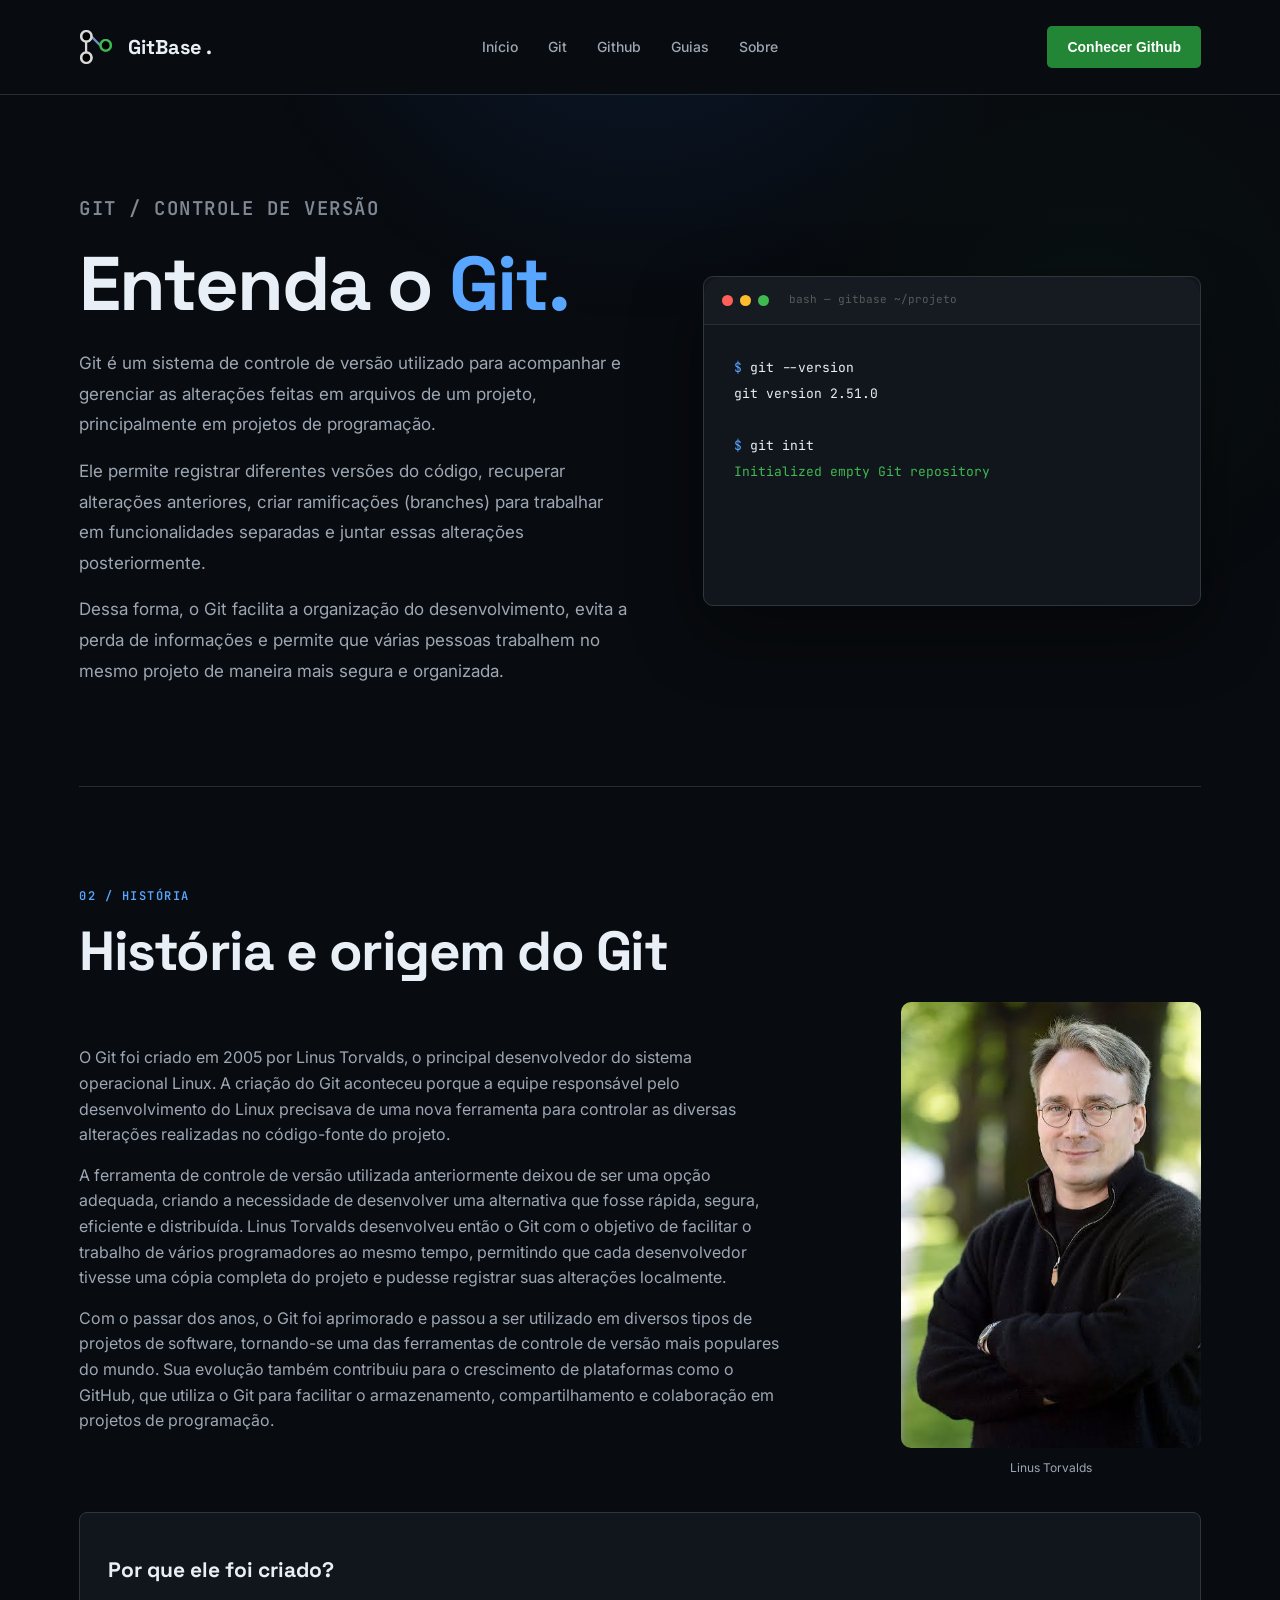
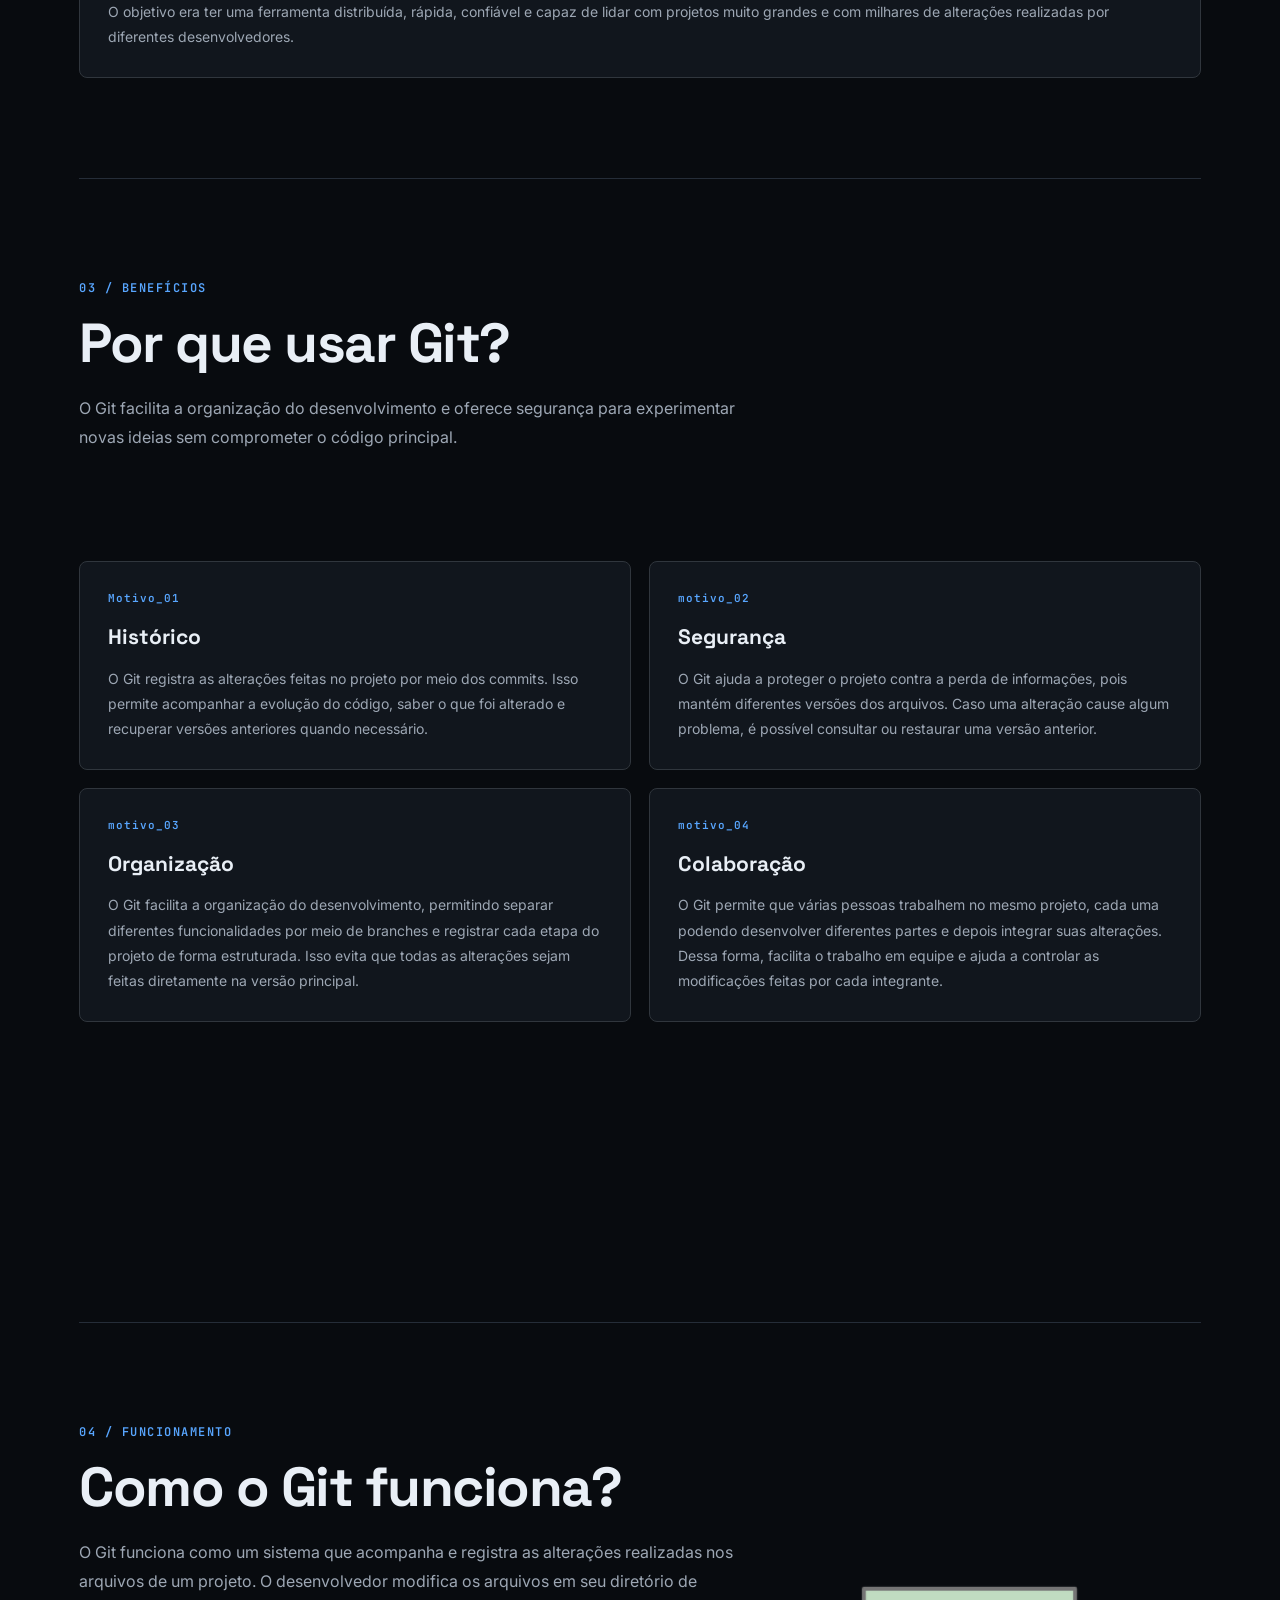
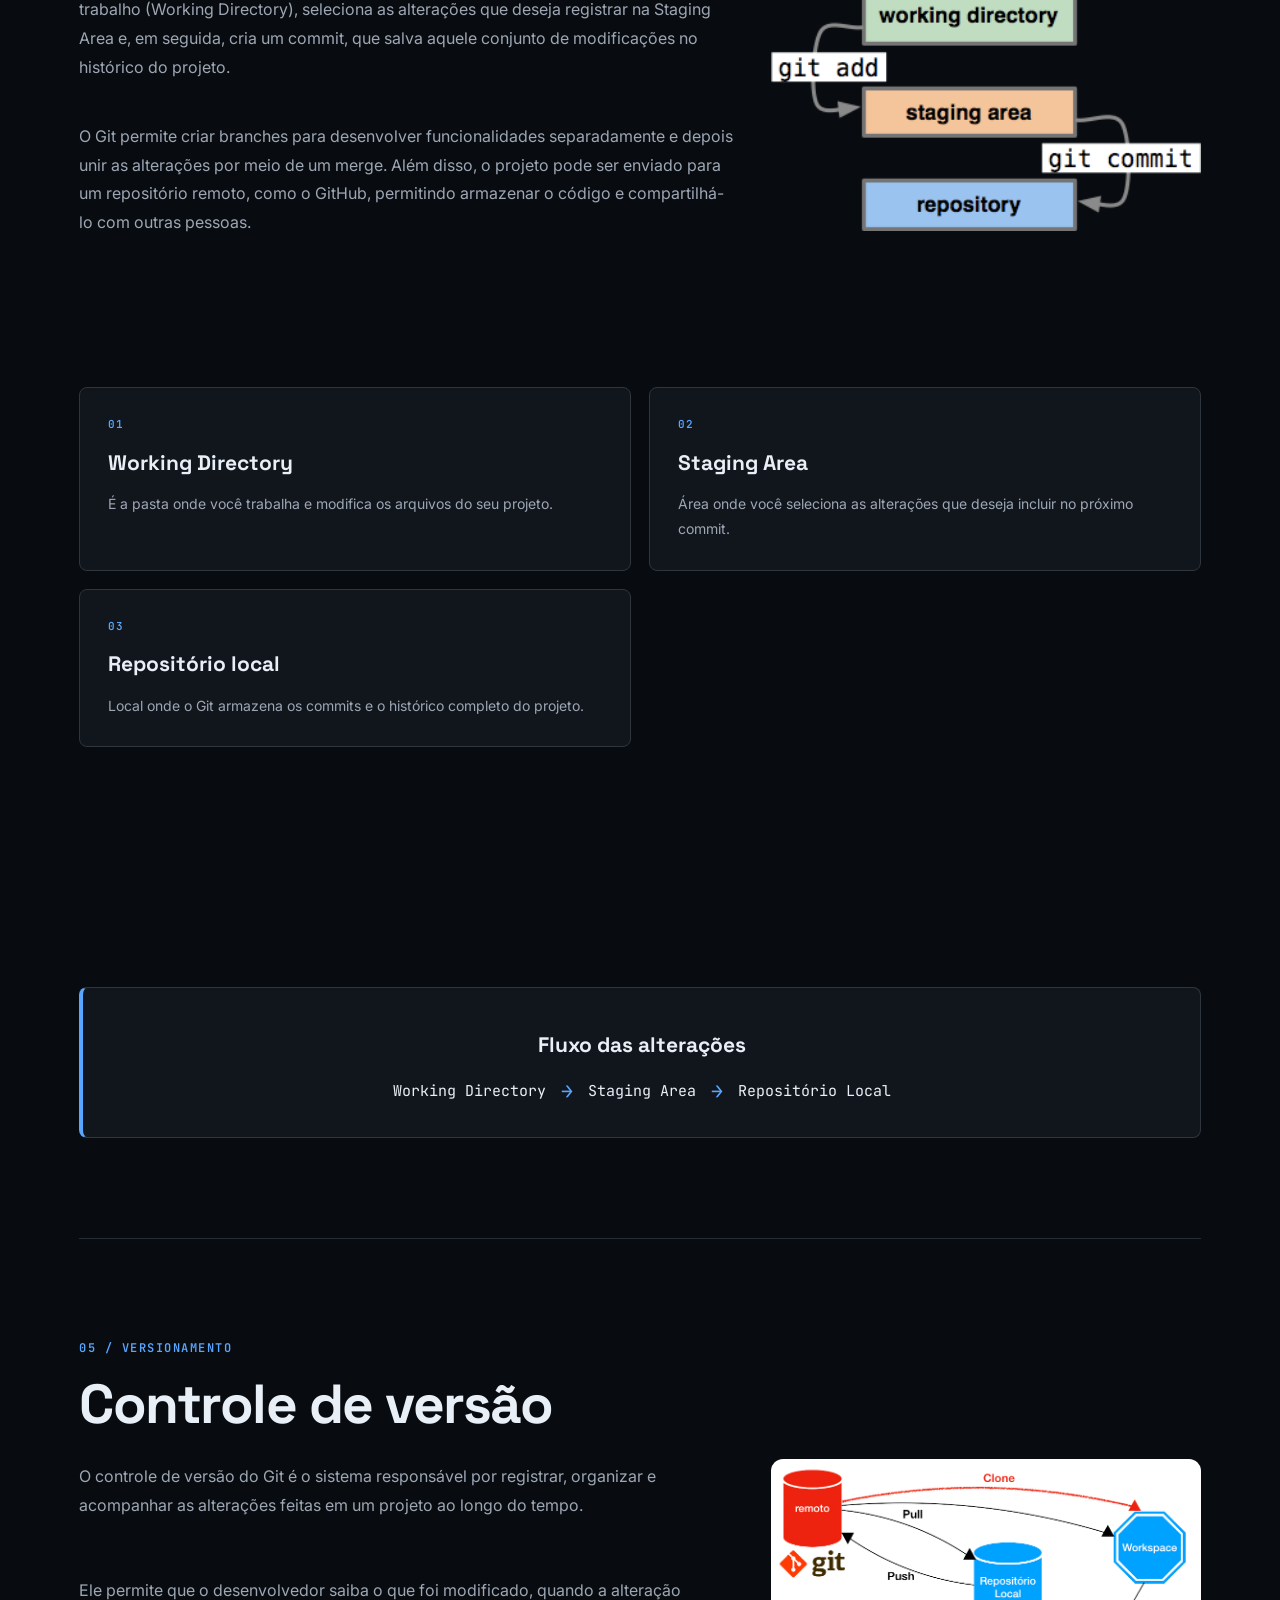
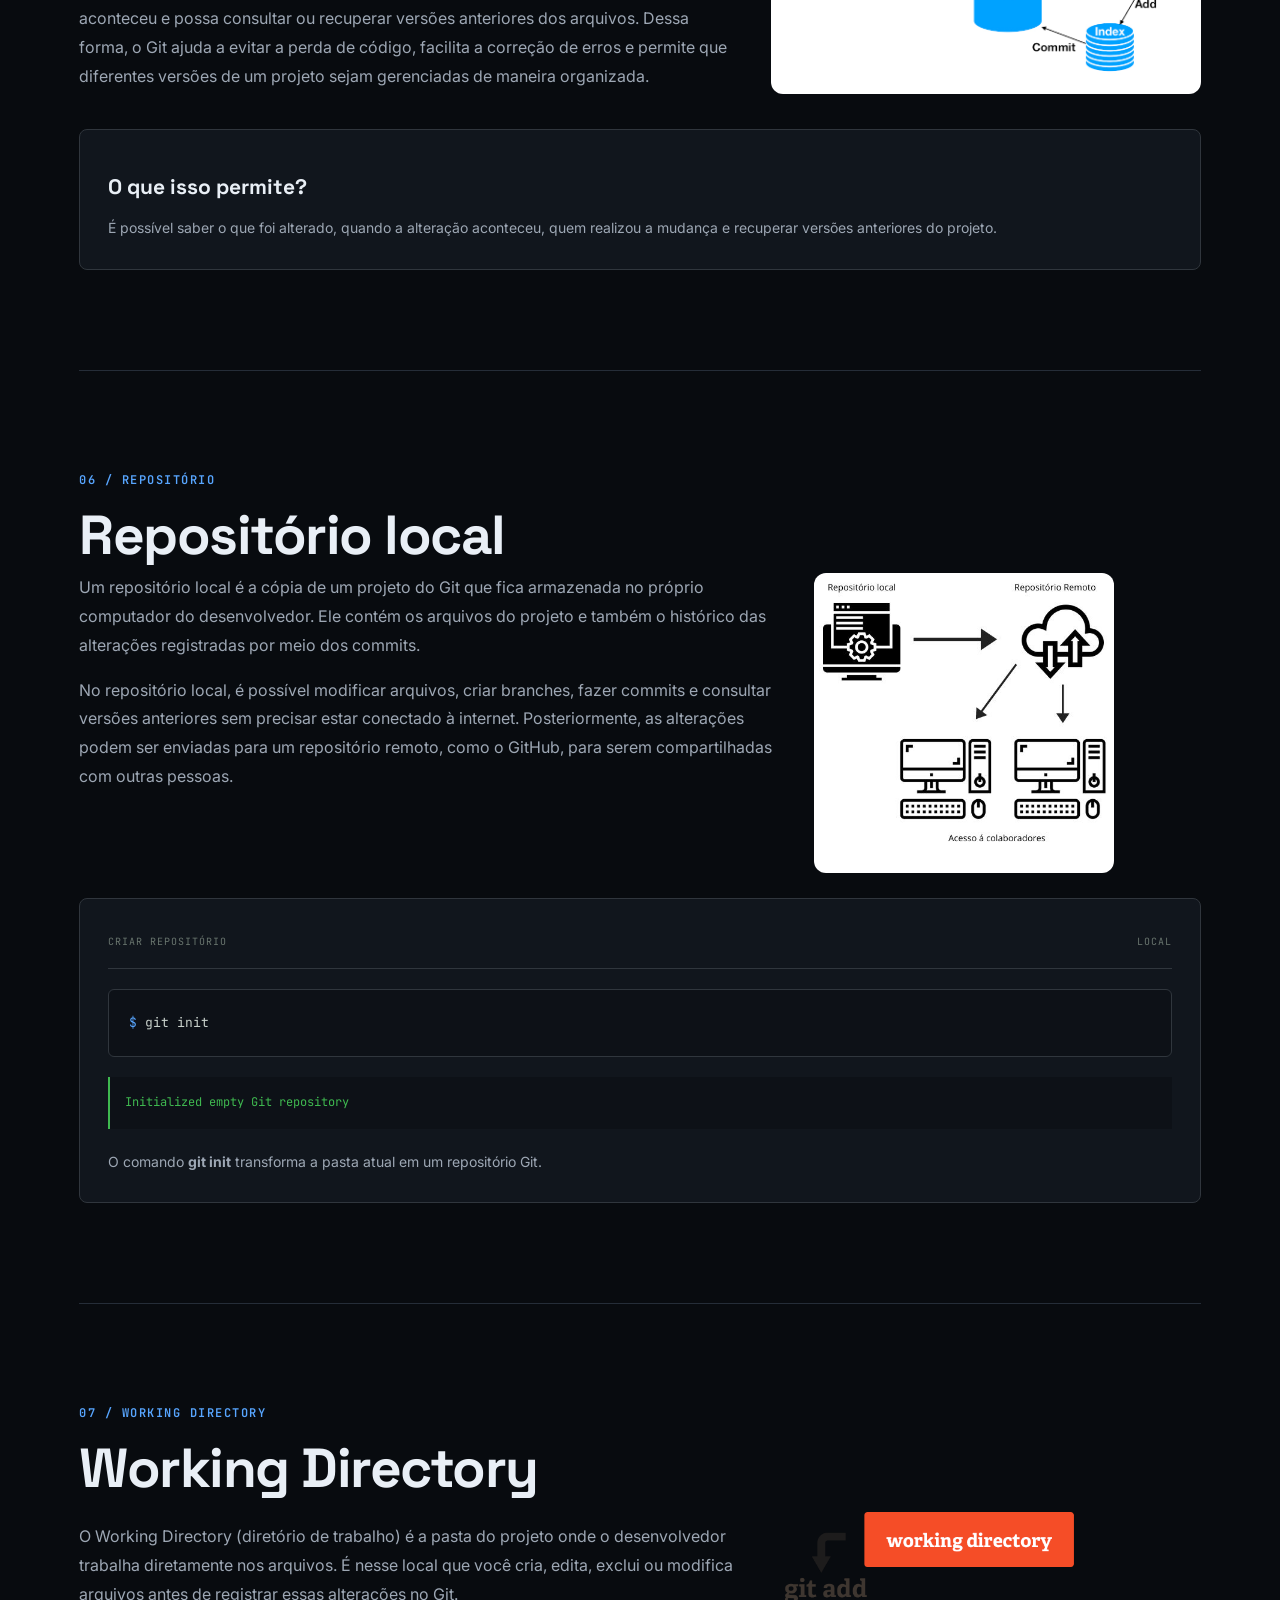
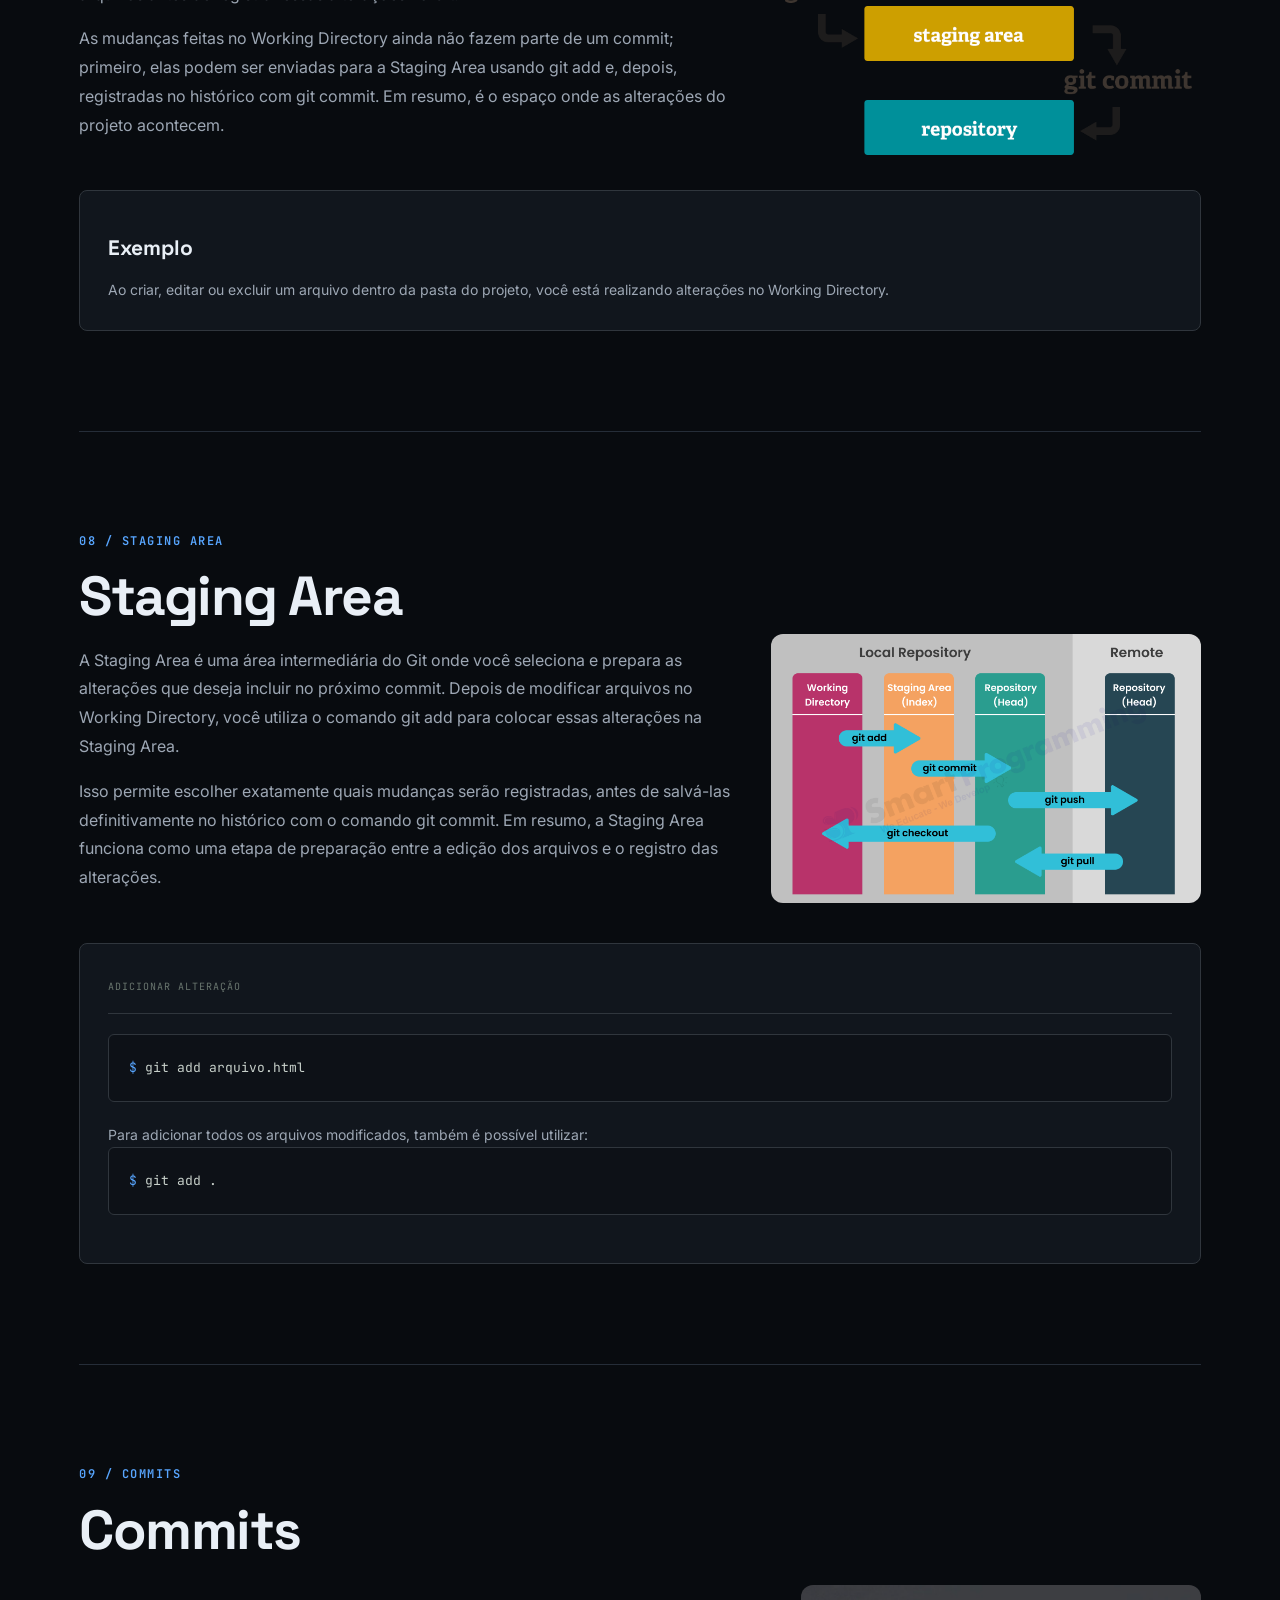
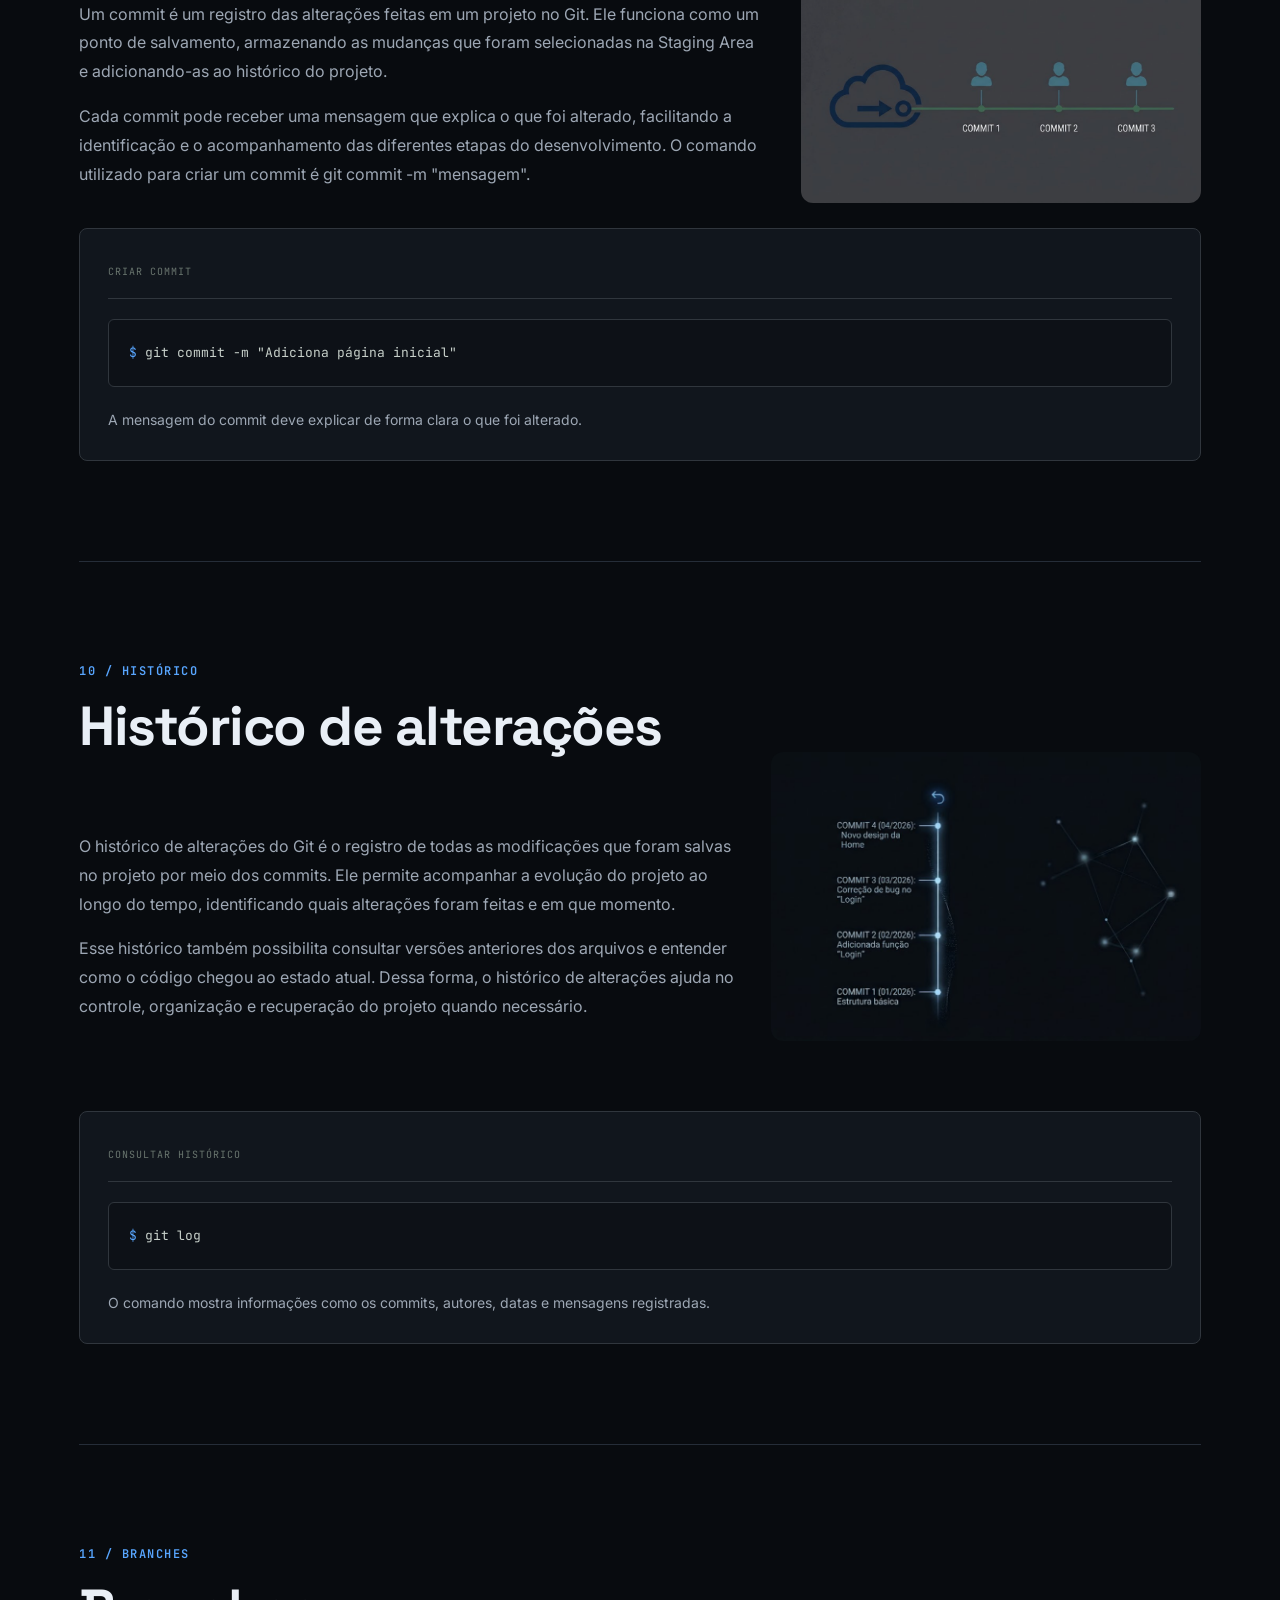
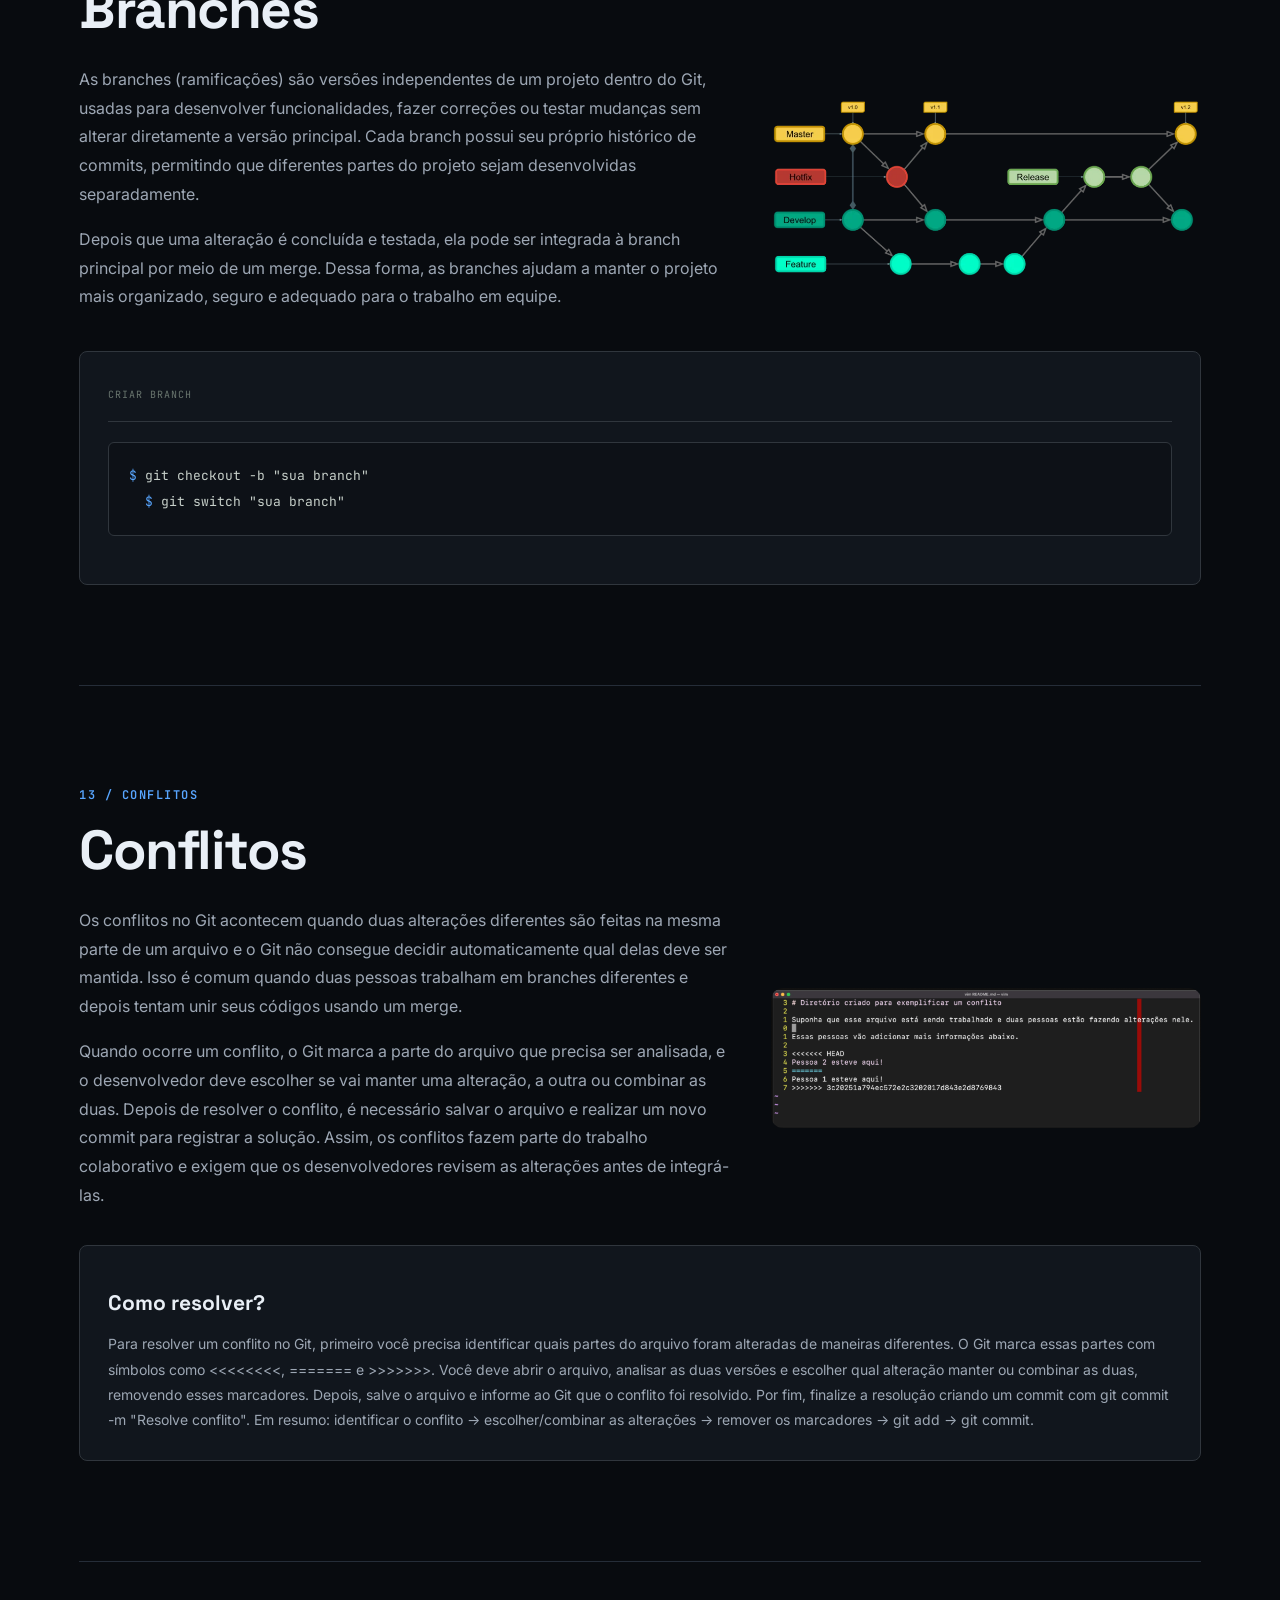
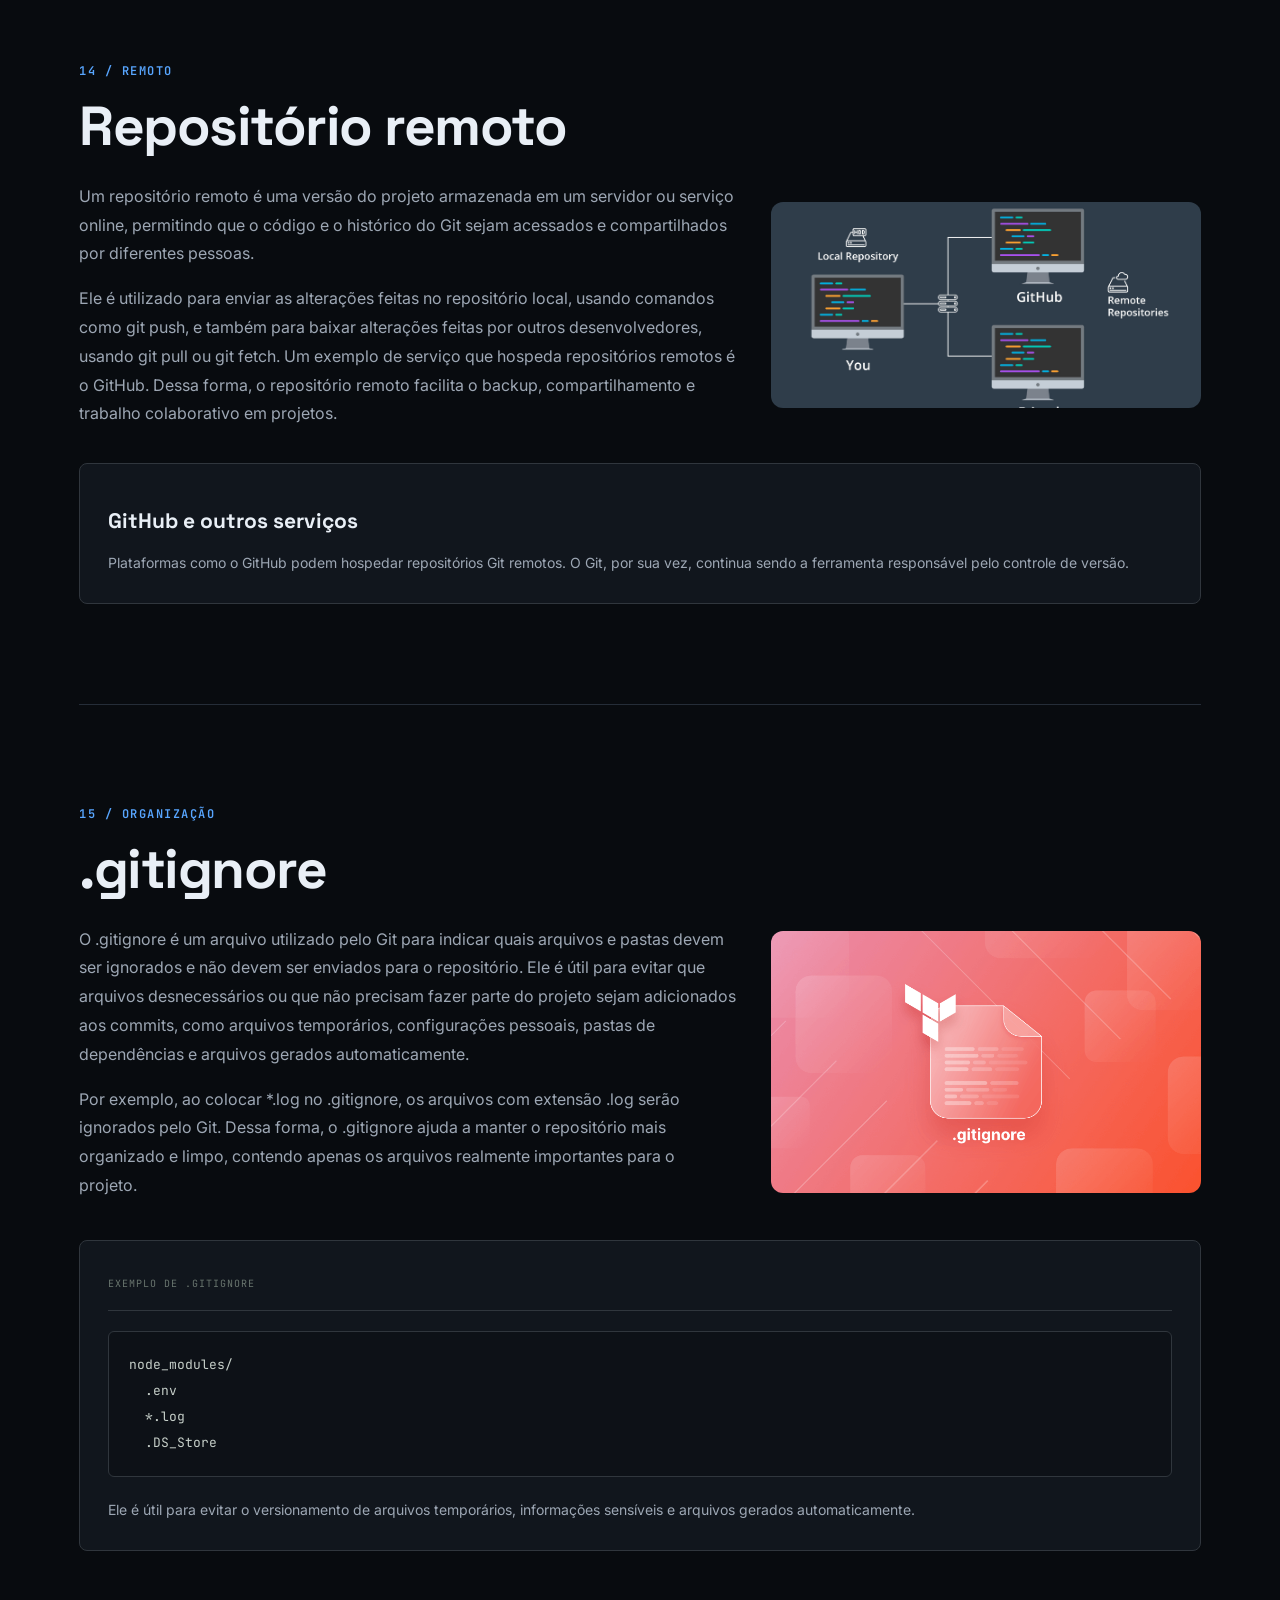
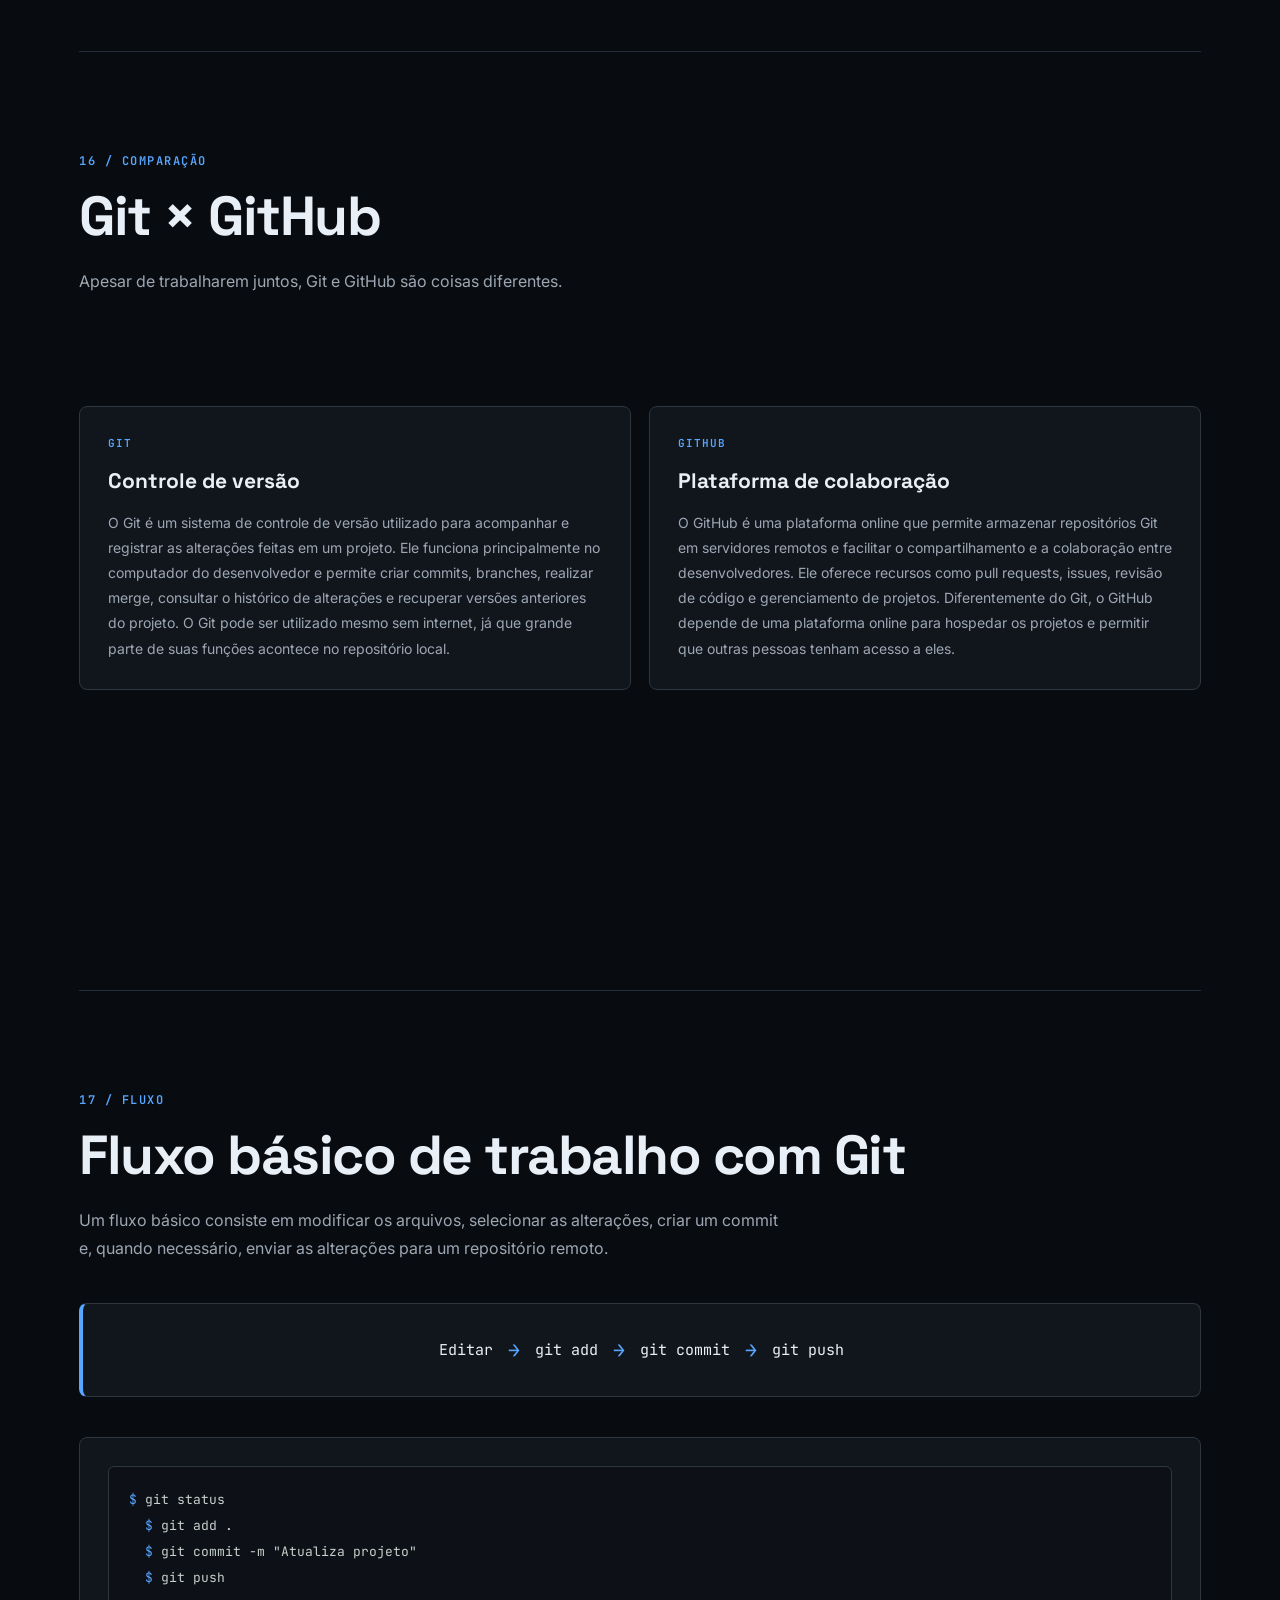
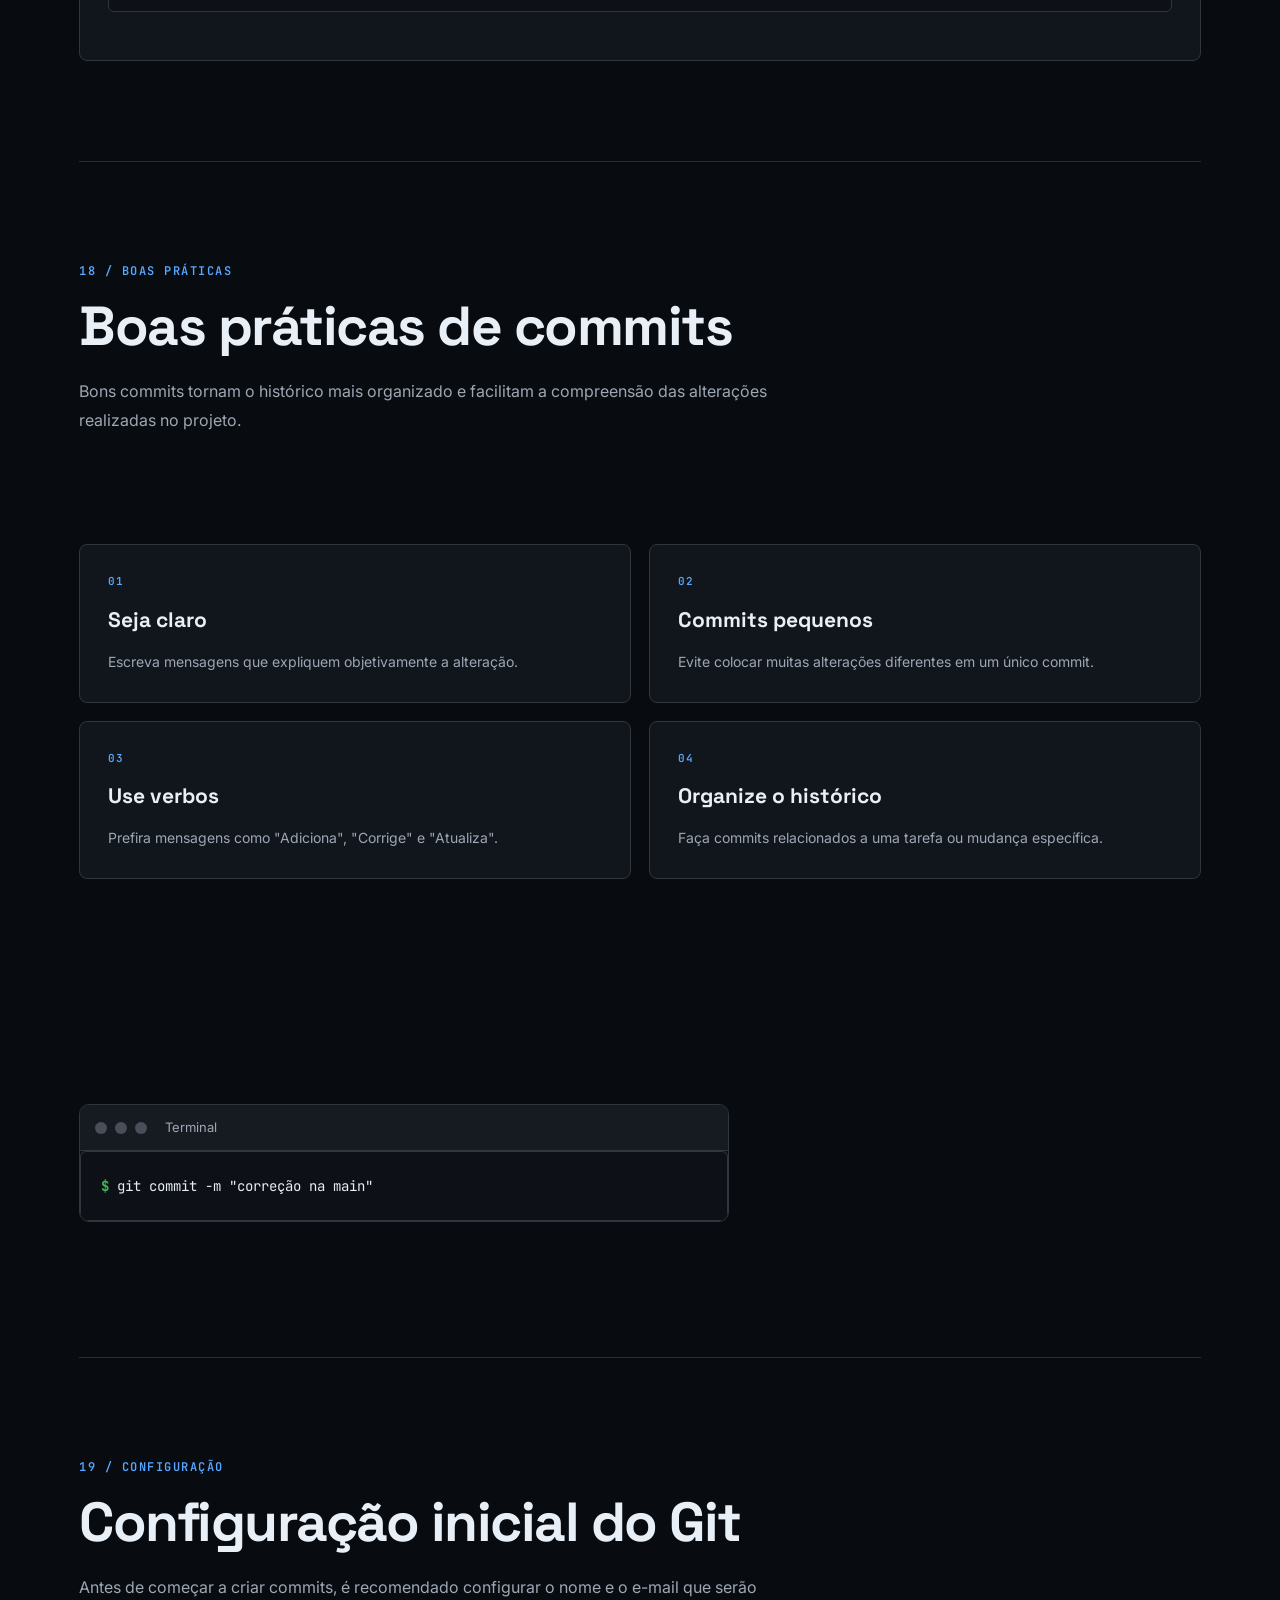
==== commit 81d829b6: "ajusta layout pastas" ====
--- a/pages/git.html
+++ b/pages/git.html
@@ -8,7 +8,7 @@
    <title>GitBase - aprenda git e github de forma simples</title>
 
   <link rel="stylesheet" href="../style.css">
-  <link rel="stylesheet" href="./style_git.css">
+  <link rel="stylesheet" href="./css/git.css">
 
   <link rel="preconnect" href="https://fonts.googleapis.com">
   <link rel="preconnect" href="https://fonts.gstatic.com" crossorigin>
@@ -26,13 +26,13 @@
   <header>
     <nav class="container">
       <div class="logo">
-        <img src="../assets/logo.png" alt="" />
+        <img src="../assets/imagens/geral/logo.png" alt="" />
         <p>GitBase <span>.</span></p>
       </div>
       <div class="menu">
         <a href="../index.html">Início</a>
-        <a href="../git.html">Git</a>
-        <a href="../github.html">Github</a>
+        <a href="./git.html">Git</a>
+        <a href="https://github.com" target="_blank" rel="noopener noreferrer">Github</a>
         <a href="./guias.html">Guias</a>
         <a href="./sobre.html">Sobre</a>
       </div>
@@ -155,7 +155,7 @@
         <!-- Imagem da história -->
         <figure class="history-figure">
           <img
-            src="../assets/linus_torvalds.jpeg"
+            src="../assets/imagens/git/linus-torvalds.jpeg"
             alt="Linus Torvalds, criador do Linux"
             class="history-image"
           >
@@ -274,7 +274,7 @@
 
           <!-- IMAGEM -->
           <img
-              src="../assets/como_funciona.webp" alt="Descrição da imagem"
+              src="../assets/imagens/git/como-funciona.webp" alt="Descrição da imagem"
               class="function-image"
           >
 
@@ -360,7 +360,7 @@
 
           <!-- IMAGEM -->
           <img
-              src="../assets/controle_de_versão.png" alt="Descrição da imagem"
+              src="../assets/imagens/git/controle-de-versao.png" alt="Descrição da imagem"
               class="version-image"
           >
 
@@ -411,7 +411,7 @@
 
           <!-- IMAGEM -->
           <img
-              src="../assets/repositório_local.png" alt="Descrição da imagem"
+              src="../assets/imagens/git/repositorio-local.png" alt="Descrição da imagem"
               class="repository-image"
           >
 
@@ -469,7 +469,7 @@
 
       <!-- IMAGEM -->
       <img
-        src="../assets/working_directory.png" alt="Descrição da imagem"
+        src="../assets/imagens/git/working-directory.png" alt="Descrição da imagem"
         class="working-image"
       >
 
@@ -519,7 +519,7 @@
 
       <!-- IMAGEM -->
       <img
-        src="../assets/stanging_area.png" alt="Descrição da imagem"
+        src="../assets/imagens/git/staging-area.png" alt="Descrição da imagem"
         class="staging-image"
       >
 
@@ -576,7 +576,7 @@
 
       <!-- IMAGEM -->
       <img
-        src="../assets/cmit.png" alt="Descrição da imagem"
+        src="../assets/imagens/git/cmit.png" alt="Descrição da imagem"
         class="commits-image"
       >
 
@@ -627,7 +627,7 @@
 
       <!-- IMAGEM -->
       <img
-      src="../assets/historico-alteracao.png"
+      src="../assets/imagens/git/historico-alteracao.png"
       alt="Histórico de alterações"
         class="history-changes-image historico-imagem"
   >
@@ -681,7 +681,7 @@
 
       <!-- IMAGEM -->
       <img
-      src="../assets/bbranchs.webp"
+      src="../assets/imagens/git/branchs.webp"
       alt=" Exemplo de brench"
       class="history-changes-image"
   >
@@ -735,7 +735,7 @@
 
       <!-- IMAGEM -->
       <img
-        src="../assets/cconflit.png" alt="conflitos de merge no git"
+        src="../assets/imagens/git/cconflit.png" alt="conflitos de merge no git"
         class="conflicts-image"
       >
 
@@ -790,7 +790,7 @@
 
       <!-- IMAGEM -->
       <img
-        src="../assets/repósitório_remoto.jpg" alt="repositório remoto"
+        src="../assets/imagens/git/repositorio-remoto.jpg" alt="repositório remoto"
         class="remote-image"
       >
 
@@ -840,7 +840,7 @@
 
       <!-- IMAGEM -->
       <img
-      src="../assets/gitignore.png"
+      src="../assets/imagens/git/gitignore.png"
       alt="Arquivo .gitignore"
       class="history-changes-image"
   >
--- a/style.css
+++ b/style.css
@@ -480,7 +480,7 @@
   padding: 2rem 3rem 0rem 3rem;
   margin-top: 0;
   border-top: 0.0625rem solid var(--color-border);
-  background-image: url("./assets/fundo-footer.jpg");
+  background-image: url("./assets/imagens/geral/fundo-footer.jpg");
 }
 
 footer .container {
--- a/pages/css/git.css
+++ b/pages/css/git.css
@@ -0,0 +1,2049 @@
+/* =====================================================
+   CONFIGURAÇÕES GERAIS
+===================================================== */
+
+:root {
+  --blue: #58a6ff;
+  --blue-hover: #79b8ff;
+
+  --text: #e9eff6;
+  --text-gray: #9da7b4;
+
+  --background: #080b0f;
+  --card: #11161d;
+  --card-dark: #0d1117;
+
+  --border: #30363d;
+  --border-light: #252d38;
+
+  --green: #3fb950;
+}
+
+* {
+  margin: 0;
+  padding: 0;
+  box-sizing: border-box;
+}
+
+html {
+  scroll-behavior: smooth;
+  font-size: 62.5%;
+}
+
+body {
+  min-height: 100vh;
+  background: var(--background);
+  color: var(--text);
+  font-family: "Inter", sans-serif;
+  line-height: 1.6;
+}
+
+.container {
+  width: 90%;
+  max-width: 1200px;
+  margin: 0 auto;
+}
+
+a {
+  text-decoration: none;
+  color: inherit;
+}
+
+/* Isola o layout desta página das regras de componentes do index. */
+.git-page section::before {
+  display: none;
+}
+
+.git-page .hero {
+  margin-top: 0;
+  display: grid;
+}
+
+.git-page .hero-text > p:not(.tag) {
+  margin-right: 0;
+}
+
+.git-page .terminal {
+  width: 100%;
+  margin-top: 0;
+  margin-bottom: 0;
+  animation: none;
+  position: static;
+}
+
+/* =====================================================
+   HEADER
+===================================================== */
+
+body > header {
+  width: 100%;
+  background: #080b0f;
+  border-bottom: 1px solid var(--border-light);
+  position: sticky;
+  top: 0;
+  z-index: 1000;
+}
+
+body > header > nav.container {
+  min-height: 80px;
+
+  display: flex;
+  align-items: center;
+  justify-content: space-between;
+
+  gap: 3rem;
+}
+
+/* LOGO */
+
+.logo {
+  display: flex;
+  align-items: center;
+  gap: 1rem;
+
+  font-family: "Space Grotesk", sans-serif;
+  font-size: 2.1rem;
+  font-weight: 700;
+}
+
+.logo img {
+  width: 3.4rem;
+  height: 3.4rem;
+  object-fit: contain;
+}
+
+.logo span {
+  color: var(--text);
+}
+
+/* MENU */
+
+.menu {
+  display: flex;
+  align-items: center;
+  gap: 3rem;
+}
+
+.menu a {
+  color: var(--text-gray);
+  font-size: 1.4rem;
+  font-weight: 500;
+
+  transition: 0.3s;
+}
+
+.menu a:hover {
+  color: var(--blue);
+}
+
+/* BOTÃO */
+
+.header-button {
+  display: inline-block;
+
+  background-color: var(--green);
+  color: var(--text);
+
+  padding: 1rem 1.8rem;
+  border-radius: 0.5rem;
+  border: none;
+
+  font-size: 1.4rem;
+  font-weight: bold;
+  white-space: nowrap;
+  text-decoration: none;
+
+  transition:
+    transform 0.25s ease,
+    box-shadow 0.25s ease,
+    filter 0.25s ease;
+}
+
+.header-button:hover {
+  transform: translateY(-0.3rem);
+  filter: brightness(1.15);
+  box-shadow: 0 0.5rem 1.5rem rgba(63, 185, 80, 0.35);
+}
+
+/* =====================================================
+   MAIN
+===================================================== */
+
+main {
+  padding-bottom: 10rem;
+}
+
+.content-section,
+.hero,
+.summary {
+  padding: 10rem 0;
+  border-bottom: 1px solid var(--border-light);
+}
+
+/* =====================================================
+   HERO
+===================================================== */
+
+.hero {
+  min-height: 65rem;
+
+  display: grid;
+  grid-template-columns: 1fr 0.9fr;
+
+  align-items: center;
+
+  gap: 7rem;
+}
+
+.hero-text .tag {
+  margin-bottom: 2rem;
+}
+
+.tag {
+  color: var(--blue);
+
+  font-family: "JetBrains Mono", monospace;
+
+  font-size: 1.2rem;
+  font-weight: 600;
+
+  letter-spacing: 0.15rem;
+
+  margin-bottom: 1.5rem;
+}
+
+.hero h1 {
+  font-family: "Space Grotesk", sans-serif;
+
+  font-size: clamp(4.5rem, 6vw, 7.6rem);
+
+  line-height: 1.05;
+
+  letter-spacing: -0.2rem;
+
+  margin-bottom: 2.5rem;
+}
+
+.hero h1 span {
+  color: var(--blue);
+}
+
+.hero-text > p:not(.tag) {
+  max-width: 61rem;
+  color: var(--text-gray);
+  font-size: 1.7rem;
+  line-height: 1.8;
+}
+
+/* ================= HISTÓRIA ================= */
+
+/* =====================================================
+   CONFIGURAÇÕES GERAIS
+===================================================== */
+
+:root {
+  --blue: #58a6ff;
+  --blue-hover: #79b8ff;
+
+  --text: #e9eff6;
+  --text-gray: #9da7b4;
+
+  --background: #080b0f;
+  --card: #11161d;
+  --card-dark: #0d1117;
+
+  --border: #30363d;
+  --border-light: #252d38;
+
+  --green: #3fb950;
+}
+
+* {
+  margin: 0;
+  padding: 0;
+  box-sizing: border-box;
+}
+
+html {
+  scroll-behavior: smooth;
+  font-size: 62.5%;
+}
+
+body {
+  min-height: 100vh;
+  background: var(--background);
+  color: var(--text);
+  font-family: "Inter", sans-serif;
+  line-height: 1.6;
+}
+
+.container {
+  width: 90%;
+  max-width: 1200px;
+  margin: 0 auto;
+}
+
+a {
+  text-decoration: none;
+  color: inherit;
+}
+
+/* =====================================================
+   HEADER
+===================================================== */
+
+body > header {
+  width: 100%;
+  background: #080b0f;
+  border-bottom: 1px solid var(--border-light);
+  position: sticky;
+  top: 0;
+  z-index: 1000;
+}
+
+body > header > nav.container {
+  min-height: 80px;
+
+  display: flex;
+  align-items: center;
+  justify-content: space-between;
+
+  gap: 3rem;
+}
+
+/* LOGO */
+
+.logo {
+  display: flex;
+  align-items: center;
+  gap: 1rem;
+
+  font-family: "Space Grotesk", sans-serif;
+  font-size: 2.1rem;
+  font-weight: 700;
+}
+
+.logo img {
+  width: 3.4rem;
+  height: 3.4rem;
+  object-fit: contain;
+}
+
+.logo span {
+  color: var(--text);
+}
+
+/* MENU */
+
+.menu {
+  display: flex;
+  align-items: center;
+  gap: 3rem;
+}
+
+.menu a {
+  color: var(--text-gray);
+  font-size: 1.4rem;
+  font-weight: 500;
+
+  transition: 0.3s;
+}
+
+.menu a:hover {
+  color: var(--blue);
+}
+
+/* BOTÃO */
+
+.header-button {
+  display: inline-block;
+
+  background-color: var(--green);
+  color: var(--text);
+
+  padding: 1rem 1.8rem;
+  border-radius: 0.5rem;
+  border: none;
+
+  font-size: 1.4rem;
+  font-weight: bold;
+  white-space: nowrap;
+  text-decoration: none;
+
+  transition:
+    transform 0.25s ease,
+    box-shadow 0.25s ease,
+    filter 0.25s ease;
+}
+
+.header-button:hover {
+  transform: translateY(-0.3rem);
+  filter: brightness(1.15);
+  box-shadow: 0 0.5rem 1.5rem rgba(63, 185, 80, 0.35);
+}
+
+/* =====================================================
+   MAIN
+===================================================== */
+
+main {
+  padding-bottom: 10rem;
+}
+
+.content-section,
+.hero,
+.summary {
+  padding: 10rem 0;
+  border-bottom: 1px solid var(--border-light);
+}
+
+/* =====================================================
+   HERO
+===================================================== */
+
+.hero {
+  min-height: 65rem;
+
+  display: grid;
+  grid-template-columns: 1fr 0.9fr;
+
+  align-items: center;
+
+  gap: 7rem;
+}
+
+.hero-text .tag {
+  margin-bottom: 2rem;
+}
+
+.tag {
+  color: var(--blue);
+
+  font-family: "JetBrains Mono", monospace;
+
+  font-size: 1.2rem;
+  font-weight: 600;
+
+  letter-spacing: 0.15rem;
+
+  margin-bottom: 1.5rem;
+}
+
+.hero h1 {
+  font-family: "Space Grotesk", sans-serif;
+
+  font-size: clamp(4.5rem, 6vw, 7.6rem);
+
+  line-height: 1.05;
+
+  letter-spacing: -0.2rem;
+
+  margin-bottom: 2.5rem;
+}
+
+.hero h1 span {
+  color: var(--blue);
+}
+
+.hero-text > p:not(.tag) {
+  max-width: 61rem;
+  color: var(--text-gray);
+  font-size: 1.7rem;
+  line-height: 1.8;
+}
+
+/* ================= HISTÓRIA ================= */
+
+.history-content {
+  display: flex;
+  align-items: center;
+  justify-content: space-between;
+  gap: 30px;
+  margin-top: 20px;
+}
+
+.history-text {
+  flex: 1;
+  min-width: 0;
+
+  display: flex;
+  flex-direction: column;
+  gap: 15px;
+}
+
+.history-text p {
+  margin: 0;
+  padding: 0;
+
+  font-size: 16px;
+  line-height: 1.6;
+  text-align: left;
+  font-weight: 400;
+}
+
+.history-image {
+  width: 300px;
+  max-width: 300%;
+  height: auto;
+
+  object-fit: contain;
+  border-radius: 10px;
+  flex-shrink: 0;
+}
+
+.history-figure {
+  display: flex;
+  flex-direction: column;
+  align-items: center;
+  justify-content: center;
+  flex-shrink: 0;
+  margin: 0;
+}
+
+.history-figure figcaption {
+  margin-top: 1rem;
+  color: var(--text-gray);
+  font-size: 1.2rem;
+  text-align: center;
+}
+
+/* Card abaixo do conteúdo */
+.content-section .info-card {
+  margin-top: 35px;
+}
+
+/* Responsividade */
+@media (max-width: 768px) {
+  .history-content {
+    flex-direction: column;
+    align-items: flex-start;
+  }
+
+  .history-image {
+    width: 100%;
+    max-width: 400px;
+    align-self: center;
+  }
+
+  .history-figure {
+    width: 100%;
+  }
+}
+.function-content {
+  display: flex;
+
+  align-items: center;
+
+  gap: 35px;
+
+  margin-top: 20px;
+}
+
+.function-content .section-intro {
+  flex: 1;
+
+  min-width: 0;
+}
+
+.function-image {
+  width: 430px;
+
+  height: auto;
+
+  border-radius: 12px;
+
+  flex-shrink: 0;
+}
+
+@media (max-width: 768px) {
+  .function-content {
+    flex-direction: column;
+  }
+
+  .function-image {
+    width: 100%;
+
+    max-width: 450px;
+
+    height: auto;
+  }
+}
+
+/* CONTEÚDO DO VERSIONAMENTO */
+
+.version-content {
+  display: flex;
+  align-items: center;
+  gap: 35px;
+  margin: 25px 0 35px;
+}
+
+/* TEXTOS */
+
+.version-text {
+  flex: 1;
+  min-width: 0;
+  display: flex;
+  flex-direction: column;
+  gap: 20px;
+}
+
+.version-text .section-intro {
+  max-width: 70rem;
+  color: var(--text-gray);
+  font-size: 1.6rem;
+  line-height: 1.8;
+  margin: 0;
+}
+
+/* IMAGEM */
+
+.version-image {
+  width: 430px;
+  height: auto;
+  border-radius: 12px;
+  flex-shrink: 0;
+}
+
+/* RESPONSIVIDADE */
+
+@media (max-width: 768px) {
+  .version-content {
+    flex-direction: column;
+    align-items: flex-start;
+  }
+
+  .version-image {
+    width: 100%;
+    max-width: 430px;
+    height: auto;
+  }
+}
+
+.repository-content {
+  display: flex;
+  align-items: flex-start; /* parágrafo colado no topo, perto do título */
+  gap: 35px;
+  margin: 0 0 25px;
+}
+
+.repository-content .section-intro {
+  flex: 1;
+  margin: 0;
+}
+
+.repository-image {
+  width: auto;
+  max-width: 400px;
+  max-height: 300px;
+  object-fit: contain;
+  border-radius: 12px;
+  flex-shrink: 0;
+}
+
+/* Reduz a margem superior do card/terminal que vem logo depois desta seção */
+.content-section:has(> .repository-content) .code-card {
+  margin-top: 2rem;
+}
+
+@media (max-width: 768px) {
+  .repository-content {
+    flex-direction: column;
+  }
+
+  .repository-image {
+    width: 100%;
+    max-width: 430px;
+  }
+}
+
+.working-content {
+  display: flex;
+  align-items: center;
+  gap: 35px;
+  margin: 0 0 35px;
+}
+
+.working-content .section-intro {
+  flex: 1;
+  margin: 0;
+}
+
+.working-image {
+  width: 430px;
+  height: auto;
+  border-radius: 12px;
+  flex-shrink: 0;
+}
+
+@media (max-width: 768px) {
+  .working-content {
+    flex-direction: column;
+  }
+
+  .working-image {
+    width: 100%;
+    max-width: 430px;
+  }
+}
+
+.staging-content {
+  display: flex;
+  align-items: center;
+  gap: 35px;
+  margin: 0 0 35px;
+}
+
+.staging-content .section-intro {
+  flex: 1;
+  margin: 0;
+}
+
+.staging-image {
+  width: 430px;
+  height: auto;
+  border-radius: 12px;
+  flex-shrink: 0;
+}
+
+@media (max-width: 768px) {
+  .staging-content {
+    flex-direction: column;
+  }
+
+  .staging-image {
+    width: 100%;
+    max-width: 430px;
+  }
+}
+
+/* ================= COMMITS ================= */
+
+.commits-content {
+  display: flex;
+  align-items: center;
+  gap: 35px;
+  margin: 25px 0;
+}
+
+.commits-content .section-intro {
+  flex: 1;
+  min-width: 0;
+  margin: 0;
+  text-align: left;
+  color: var(--text-gray);
+  font-size: 1.6rem;
+  line-height: 1.8;
+}
+
+.commits-image {
+  width: auto;
+  max-width: 400px;
+  max-height: 300px;
+  object-fit: contain;
+  border-radius: 12px;
+  flex-shrink: 0;
+}
+
+.content-section:has(> .commits-content) .code-card {
+  margin-top: 2rem;
+}
+
+@media (max-width: 768px) {
+  .commits-content {
+    flex-direction: column;
+    align-items: flex-start;
+  }
+
+  .commits-content .section-intro {
+    width: 100%;
+    text-align: left;
+  }
+
+  .commits-image {
+    width: 100%;
+    max-width: 430px;
+    height: auto;
+  }
+}
+
+.history-changes-content {
+  display: flex;
+  align-items: center;
+  gap: 35px;
+  margin: 25px 0 35px;
+}
+
+.history-changes-content .section-intro {
+  flex: 1;
+  margin: 0;
+}
+
+.history-changes-image {
+  width: 430px;
+  height: auto;
+  border-radius: 12px;
+  flex-shrink: 0;
+}
+
+.historico-imagem {
+  transform: translateY(-30px);
+}
+
+@media (max-width: 768px) {
+  .history-changes-content {
+    flex-direction: column;
+  }
+
+  .history-changes-image {
+    width: 100%;
+    max-width: 430px;
+  }
+}
+
+.branches-content {
+  display: flex;
+  align-items: center;
+  gap: 35px;
+  margin: 25px 0 35px;
+}
+
+.branches-content .section-intro {
+  flex: 1;
+  margin: 0;
+}
+
+.branches-image {
+  width: 430px;
+  height: auto;
+  border-radius: 12px;
+  flex-shrink: 0;
+}
+
+@media (max-width: 768px) {
+  .branches-content {
+    flex-direction: column;
+  }
+
+  .branches-image {
+    width: 100%;
+    max-width: 430px;
+  }
+}
+
+.conflicts-content {
+  display: flex;
+  align-items: center;
+  gap: 35px;
+  margin: 25px 0 35px;
+}
+
+.conflicts-content .section-intro {
+  flex: 1;
+  margin: 0;
+}
+
+.conflicts-image {
+  width: 430px;
+  height: auto;
+  border-radius: 12px;
+  flex-shrink: 0;
+}
+
+@media (max-width: 768px) {
+  .conflicts-content {
+    flex-direction: column;
+  }
+
+  .conflicts-image {
+    width: 100%;
+    max-width: 430px;
+  }
+}
+
+.remote-content {
+  display: flex;
+  align-items: center;
+  gap: 35px;
+  margin: 25px 0 35px;
+}
+
+.remote-content .section-intro {
+  flex: 1;
+  margin: 0;
+}
+
+.remote-image {
+  width: 430px;
+  height: auto;
+  border-radius: 12px;
+  flex-shrink: 0;
+}
+
+@media (max-width: 768px) {
+  .remote-content {
+    flex-direction: column;
+  }
+
+  .remote-image {
+    width: 100%;
+    max-width: 430px;
+  }
+}
+
+.gitignore-content {
+  display: flex;
+  align-items: center;
+  gap: 35px;
+  margin: 25px 0 35px;
+}
+
+.gitignore-content .section-intro {
+  flex: 1;
+  margin: 0;
+}
+
+.gitignore-image {
+  width: 430px;
+  height: auto;
+  border-radius: 12px;
+  flex-shrink: 0;
+}
+
+@media (max-width: 768px) {
+  .gitignore-content {
+    flex-direction: column;
+  }
+
+  .gitignore-image {
+    width: 100%;
+    max-width: 430px;
+  }
+}
+
+/* =====================================================
+   TERMINAL
+===================================================== */
+
+/* ================= TERMINAL DE COMMIT ================= */
+
+.commit-terminal {
+  width: 100%;
+  max-width: 650px;
+  margin: 25px 0 35px;
+  background-color: #0d1117;
+  border: 1px solid #30363d;
+  border-radius: 10px;
+  overflow: hidden;
+}
+
+/* CABEÇALHO DO TERMINAL */
+.terminal-header {
+  display: flex;
+  align-items: center;
+  gap: 8px;
+  padding: 12px 15px;
+  background-color: #161b22;
+  border-bottom: 1px solid #30363d;
+}
+
+.terminal-dot {
+  width: 12px;
+  height: 12px;
+  border-radius: 50%;
+  background-color: #484f58;
+}
+
+.terminal-header p {
+  margin: 0 0 0 10px;
+  color: #9da7b4;
+  font-size: 1.3rem;
+}
+
+/* COMANDO */
+.commit-terminal pre {
+  margin: 0;
+  padding: 20px;
+  overflow-x: auto;
+}
+
+.commit-terminal code {
+  color: #e6edf3;
+  font-family: "JetBrains Mono", monospace;
+  font-size: 1.4rem;
+  white-space: pre;
+}
+
+.terminal-symbol {
+  color: #3fb950;
+  font-weight: bold;
+}
+
+/* RESPONSIVIDADE */
+@media (max-width: 768px) {
+  .commit-terminal {
+    max-width: 100%;
+  }
+
+  .commit-terminal pre {
+    padding: 15px;
+  }
+
+  .commit-terminal code {
+    font-size: 1.2rem;
+  }
+}
+
+.terminal {
+  background: var(--card);
+
+  border: 1px solid var(--border);
+
+  border-radius: 1rem;
+
+  overflow: hidden;
+
+  box-shadow: 0 2.5rem 7rem rgba(0, 0, 0, 0.4);
+}
+
+.terminal-top {
+  height: 4.8rem;
+
+  padding: 0 1.8rem;
+
+  display: flex;
+  align-items: center;
+
+  gap: 2rem;
+
+  border-bottom: 1px solid var(--border-light);
+
+  background: #161b22;
+}
+
+.terminal-dots {
+  display: flex;
+  gap: 0.7rem;
+}
+
+.circle {
+  width: 1.1rem;
+  height: 1.1rem;
+
+  border-radius: 50%;
+}
+
+.red {
+  background: #ff5f57;
+}
+
+.yellow {
+  background: #ffbd2e;
+}
+
+.green {
+  background: var(--green);
+}
+
+.terminal-top p {
+  color: #6e7972;
+
+  font-family: "JetBrains Mono", monospace;
+
+  font-size: 1.1rem;
+}
+
+.terminal-content {
+  min-height: 28rem;
+
+  padding: 3rem;
+
+  font-family: "JetBrains Mono", monospace;
+
+  font-size: 1.3rem;
+
+  line-height: 2;
+}
+
+.terminal-content span {
+  color: var(--blue);
+}
+
+.success {
+  color: var(--green);
+}
+
+/* Ajuste do espaço entre título e conteúdo nas seções solicitadas */
+.content-section:has(> .repository-content) > h2,
+.content-section:has(> .working-content) > h2,
+.content-section:has(> .staging-content) > h2,
+.content-section:has(> .commits-content) > h2 {
+  margin-bottom: 0.8rem;
+}
+
+/* =====================================================
+   TÍTULOS DAS SEÇÕES
+===================================================== */
+
+.content-section h2,
+.summary h2 {
+  font-family: "Space Grotesk", sans-serif;
+
+  font-size: clamp(3.5rem, 5vw, 5.5rem);
+
+  line-height: 1.1;
+
+  letter-spacing: -0.15rem;
+
+  margin-bottom: 2rem;
+}
+
+.section-intro {
+  max-width: 70rem;
+
+  color: var(--text-gray);
+
+  font-size: 1.6rem;
+
+  line-height: 1.8;
+
+  margin-bottom: 4rem;
+}
+
+/* =====================================================
+   CARDS
+===================================================== */
+
+.cards-grid {
+  display: grid;
+
+  grid-template-columns: repeat(2, 1fr);
+
+  gap: 1.8rem;
+
+  margin-top: 4rem;
+}
+
+.cards-grid.two-columns {
+  grid-template-columns: repeat(2, 1fr);
+}
+
+.card,
+.info-card,
+.highlight-card,
+.flow-card,
+.code-card,
+.summary-card {
+  background: var(--card);
+
+  border: 1px solid var(--border);
+
+  border-radius: 0.8rem;
+
+  padding: 2.8rem;
+
+  transition: 0.3s;
+}
+
+.card:hover,
+.info-card:hover,
+.highlight-card:hover,
+.code-card:hover {
+  border-color: var(--blue);
+
+  transform: translateY(-4px);
+}
+
+/* =====================================================
+   CARD
+===================================================== */
+
+.card .number {
+  color: var(--blue);
+
+  font-family: "JetBrains Mono", monospace;
+
+  font-size: 1.1rem;
+  font-weight: 600;
+
+  letter-spacing: 0.1rem;
+}
+
+.card h3,
+.info-card h3,
+.highlight-card h3,
+.flow-card h3 {
+  font-family: "Space Grotesk", sans-serif;
+
+  font-size: 2.1rem;
+
+  margin: 1.2rem 0;
+}
+
+.card p,
+.info-card p,
+.highlight-card p,
+.flow-card p,
+.code-card > p {
+  color: var(--text-gray);
+
+  font-size: 1.4rem;
+
+  line-height: 1.8;
+}
+
+/* =====================================================
+   DESTAQUE
+===================================================== */
+
+.highlight-card {
+  border-left: 0.4rem solid var(--blue);
+
+  margin-top: 4rem;
+}
+
+.highlight-card h3 {
+  margin-top: 0;
+}
+
+/* =====================================================
+   INFO CARD
+===================================================== */
+
+.info-card {
+  margin-top: 4rem;
+}
+
+/* =====================================================
+   CÓDIGO
+===================================================== */
+
+.code-card {
+  margin-top: 4rem;
+
+  background: var(--card);
+}
+
+.card-header {
+  display: flex;
+
+  justify-content: space-between;
+
+  align-items: center;
+
+  padding-bottom: 1.8rem;
+
+  margin-bottom: 2rem;
+
+  border-bottom: 1px solid var(--border);
+}
+
+.card-header p {
+  margin: 0;
+
+  color: #69756e;
+
+  font-family: "JetBrains Mono", monospace;
+
+  font-size: 1rem;
+
+  letter-spacing: 0.1rem;
+}
+
+pre {
+  background: var(--card-dark);
+
+  border: 1px solid var(--border);
+
+  border-radius: 0.6rem;
+
+  padding: 2rem;
+
+  overflow-x: auto;
+
+  margin-bottom: 2rem;
+}
+
+code {
+  color: #c7d0ca;
+
+  font-family: "JetBrains Mono", monospace;
+
+  font-size: 1.3rem;
+
+  line-height: 2;
+}
+
+code span {
+  color: var(--blue);
+}
+
+.success-box {
+  padding: 1.5rem;
+
+  border-left: 2px solid var(--green);
+
+  background: #0d1117;
+
+  color: var(--green) !important;
+
+  font-family: "JetBrains Mono", monospace;
+
+  font-size: 1.2rem !important;
+
+  margin-bottom: 2rem;
+}
+
+/* =====================================================
+   FLUXO
+===================================================== */
+
+.flow-card {
+  margin-top: 4rem;
+
+  text-align: center;
+
+  border-left: 0.4rem solid var(--blue);
+}
+
+.flow {
+  font-family: "JetBrains Mono", monospace;
+
+  font-size: 1.5rem !important;
+
+  color: var(--text) !important;
+
+  display: flex;
+
+  align-items: center;
+
+  justify-content: center;
+
+  flex-wrap: wrap;
+
+  gap: 1.5rem;
+}
+
+.flow span {
+  color: var(--blue);
+
+  font-size: 2rem;
+}
+
+/* =====================================================
+   SUMMARY
+===================================================== */
+
+.summary-card {
+  margin-top: 4rem;
+
+  border-left: 0.4rem solid var(--green);
+
+  background: #0d1117;
+}
+
+.summary-card p {
+  color: var(--text);
+
+  font-size: 1.8rem;
+
+  font-weight: 600;
+}
+
+/* =====================================================
+   FOOTER
+===================================================== */
+
+footer {
+  width: 100%;
+  background: #060809;
+  border-top: 1px solid var(--border);
+
+  padding: 2rem 0;
+}
+
+footer .container {
+  display: flex;
+  align-items: center;
+  justify-content: space-between;
+
+  gap: 2rem;
+}
+
+footer p {
+  color: var(--text-gray);
+  font-size: 1.3rem;
+  margin: 0;
+}
+
+/* RESPONSIVIDADE DO FOOTER */
+
+@media (max-width: 650px) {
+  footer .container {
+    flex-direction: column;
+    text-align: center;
+    gap: 1rem;
+  }
+}
+
+/* =====================================================
+   RESPONSIVIDADE
+===================================================== */
+
+@media (max-width: 1000px) {
+  body > header > nav.container {
+    flex-wrap: wrap;
+
+    padding: 1.8rem 0;
+  }
+
+  body > header .menu {
+    order: 3;
+
+    width: 100%;
+
+    justify-content: center;
+
+    flex-wrap: wrap;
+  }
+
+  .hero {
+    grid-template-columns: 1fr;
+
+    gap: 5rem;
+
+    padding: 7rem 0;
+  }
+
+  .cards-grid {
+    grid-template-columns: repeat(2, 1fr);
+  }
+}
+
+@media (max-width: 650px) {
+  html {
+    font-size: 58%;
+  }
+
+  .container {
+    width: 92%;
+  }
+
+  .header-button {
+    display: none;
+  }
+
+  body > header .menu {
+    gap: 1.5rem;
+  }
+
+  body > header .menu a {
+    font-size: 1.2rem;
+  }
+
+  .content-section,
+  .hero,
+  .summary {
+    padding: 7rem 0;
+  }
+
+  .hero h1 {
+    font-size: 4.8rem;
+  }
+
+  .cards-grid,
+  .cards-grid.two-columns {
+    grid-template-columns: 1fr;
+  }
+
+  .flow {
+    flex-direction: column;
+
+    gap: 1rem;
+  }
+
+  footer {
+    flex-direction: column;
+
+    text-align: center;
+
+    padding: 4rem 5%;
+  }
+
+  footer .menu {
+    flex-wrap: wrap;
+
+    justify-content: center;
+  }
+
+  pre {
+    padding: 1.5rem;
+  }
+
+  code {
+    font-size: 1.1rem;
+  }
+}
+/* =====================================================
+   TERMINAL
+===================================================== */
+
+/* ================= TERMINAL DE COMMIT ================= */
+
+.commit-terminal {
+  width: 100%;
+  max-width: 650px;
+  margin: 25px 0 35px;
+  background-color: #0d1117;
+  border: 1px solid #30363d;
+  border-radius: 10px;
+  overflow: hidden;
+}
+
+/* CABEÇALHO DO TERMINAL */
+.terminal-header {
+  display: flex;
+  align-items: center;
+  gap: 8px;
+  padding: 12px 15px;
+  background-color: #161b22;
+  border-bottom: 1px solid #30363d;
+}
+
+.terminal-dot {
+  width: 12px;
+  height: 12px;
+  border-radius: 50%;
+  background-color: #484f58;
+}
+
+.terminal-header p {
+  margin: 0 0 0 10px;
+  color: #9da7b4;
+  font-size: 1.3rem;
+}
+
+/* COMANDO */
+.commit-terminal pre {
+  margin: 0;
+  padding: 20px;
+  overflow-x: auto;
+}
+
+.commit-terminal code {
+  color: #e6edf3;
+  font-family: "JetBrains Mono", monospace;
+  font-size: 1.4rem;
+  white-space: pre;
+}
+
+.terminal-symbol {
+  color: #3fb950;
+  font-weight: bold;
+}
+
+/* RESPONSIVIDADE */
+@media (max-width: 768px) {
+  .commit-terminal {
+    max-width: 100%;
+  }
+
+  .commit-terminal pre {
+    padding: 15px;
+  }
+
+  .commit-terminal code {
+    font-size: 1.2rem;
+  }
+}
+
+.terminal {
+  background: var(--card);
+
+  border: 1px solid var(--border);
+
+  border-radius: 1rem;
+
+  overflow: hidden;
+
+  box-shadow: 0 2.5rem 7rem rgba(0, 0, 0, 0.4);
+}
+
+.terminal-top {
+  height: 4.8rem;
+
+  padding: 0 1.8rem;
+
+  display: flex;
+  align-items: center;
+
+  gap: 2rem;
+
+  border-bottom: 1px solid var(--border-light);
+
+  background: #161b22;
+}
+
+.terminal-dots {
+  display: flex;
+  gap: 0.7rem;
+}
+
+.circle {
+  width: 1.1rem;
+  height: 1.1rem;
+
+  border-radius: 50%;
+}
+
+.red {
+  background: #ff5f57;
+}
+
+.yellow {
+  background: #ffbd2e;
+}
+
+.green {
+  background: var(--green);
+}
+
+.terminal-top p {
+  color: #6e7972;
+
+  font-family: "JetBrains Mono", monospace;
+
+  font-size: 1.1rem;
+}
+
+.terminal-content {
+  min-height: 28rem;
+
+  padding: 3rem;
+
+  font-family: "JetBrains Mono", monospace;
+
+  font-size: 1.3rem;
+
+  line-height: 2;
+}
+
+.terminal-content span {
+  color: var(--blue);
+}
+
+.success {
+  color: var(--green);
+}
+
+/* Ajuste do espaço entre título e conteúdo nas seções solicitadas */
+.content-section:has(> .repository-content) > h2,
+.content-section:has(> .working-content) > h2,
+.content-section:has(> .staging-content) > h2,
+.content-section:has(> .commits-content) > h2 {
+  margin-bottom: 0.8rem;
+}
+
+/* =====================================================
+   TÍTULOS DAS SEÇÕES
+===================================================== */
+
+.content-section h2,
+.summary h2 {
+  font-family: "Space Grotesk", sans-serif;
+
+  font-size: clamp(3.5rem, 5vw, 5.5rem);
+
+  line-height: 1.1;
+
+  letter-spacing: -0.15rem;
+
+  margin-bottom: 2rem;
+}
+
+.section-intro {
+  max-width: 70rem;
+
+  color: var(--text-gray);
+
+  font-size: 1.6rem;
+
+  line-height: 1.8;
+
+  margin-bottom: 4rem;
+}
+
+/* =====================================================
+   CARDS
+===================================================== */
+
+.cards-grid {
+  display: grid;
+
+  grid-template-columns: repeat(2, 1fr);
+
+  gap: 1.8rem;
+
+  margin-top: 4rem;
+}
+
+.cards-grid.two-columns {
+  grid-template-columns: repeat(2, 1fr);
+}
+
+.card,
+.info-card,
+.highlight-card,
+.flow-card,
+.code-card,
+.summary-card {
+  background: var(--card);
+
+  border: 1px solid var(--border);
+
+  border-radius: 0.8rem;
+
+  padding: 2.8rem;
+
+  transition: 0.3s;
+}
+
+.card:hover,
+.info-card:hover,
+.highlight-card:hover,
+.code-card:hover {
+  border-color: var(--blue);
+
+  transform: translateY(-4px);
+}
+
+/* =====================================================
+   CARD
+===================================================== */
+
+.card .number {
+  color: var(--blue);
+
+  font-family: "JetBrains Mono", monospace;
+
+  font-size: 1.1rem;
+  font-weight: 600;
+
+  letter-spacing: 0.1rem;
+}
+
+.card h3,
+.info-card h3,
+.highlight-card h3,
+.flow-card h3 {
+  font-family: "Space Grotesk", sans-serif;
+
+  font-size: 2.1rem;
+
+  margin: 1.2rem 0;
+}
+
+.card p,
+.info-card p,
+.highlight-card p,
+.flow-card p,
+.code-card > p {
+  color: var(--text-gray);
+
+  font-size: 1.4rem;
+
+  line-height: 1.8;
+}
+
+/* =====================================================
+   DESTAQUE
+===================================================== */
+
+.highlight-card {
+  border-left: 0.4rem solid var(--blue);
+
+  margin-top: 4rem;
+}
+
+.highlight-card h3 {
+  margin-top: 0;
+}
+
+/* =====================================================
+   INFO CARD
+===================================================== */
+
+.info-card {
+  margin-top: 4rem;
+}
+
+/* =====================================================
+   CÓDIGO
+===================================================== */
+
+.code-card {
+  margin-top: 4rem;
+
+  background: var(--card);
+}
+
+.card-header {
+  display: flex;
+
+  justify-content: space-between;
+
+  align-items: center;
+
+  padding-bottom: 1.8rem;
+
+  margin-bottom: 2rem;
+
+  border-bottom: 1px solid var(--border);
+}
+
+.card-header p {
+  margin: 0;
+
+  color: #69756e;
+
+  font-family: "JetBrains Mono", monospace;
+
+  font-size: 1rem;
+
+  letter-spacing: 0.1rem;
+}
+
+pre {
+  background: var(--card-dark);
+
+  border: 1px solid var(--border);
+
+  border-radius: 0.6rem;
+
+  padding: 2rem;
+
+  overflow-x: auto;
+
+  margin-bottom: 2rem;
+}
+
+code {
+  color: #c7d0ca;
+
+  font-family: "JetBrains Mono", monospace;
+
+  font-size: 1.3rem;
+
+  line-height: 2;
+}
+
+code span {
+  color: var(--blue);
+}
+
+.success-box {
+  padding: 1.5rem;
+
+  border-left: 2px solid var(--green);
+
+  background: #0d1117;
+
+  color: var(--green) !important;
+
+  font-family: "JetBrains Mono", monospace;
+
+  font-size: 1.2rem !important;
+
+  margin-bottom: 2rem;
+}
+
+/* =====================================================
+   FLUXO
+===================================================== */
+
+.flow-card {
+  margin-top: 4rem;
+
+  text-align: center;
+
+  border-left: 0.4rem solid var(--blue);
+}
+
+.flow {
+  font-family: "JetBrains Mono", monospace;
+
+  font-size: 1.5rem !important;
+
+  color: var(--text) !important;
+
+  display: flex;
+
+  align-items: center;
+
+  justify-content: center;
+
+  flex-wrap: wrap;
+
+  gap: 1.5rem;
+}
+
+.flow span {
+  color: var(--blue);
+
+  font-size: 2rem;
+}
+
+/* =====================================================
+   SUMMARY
+===================================================== */
+
+.summary-card {
+  margin-top: 4rem;
+
+  border-left: 0.4rem solid var(--green);
+
+  background: #0d1117;
+}
+
+.summary-card p {
+  color: var(--text);
+
+  font-size: 1.8rem;
+
+  font-weight: 600;
+}
+
+/* =====================================================
+   FOOTER
+===================================================== */
+
+footer {
+  width: 100%;
+  background: #060809;
+  border-top: 1px solid var(--border);
+
+  padding: 2rem 0;
+}
+
+footer .container {
+  display: flex;
+  align-items: center;
+  justify-content: space-between;
+
+  gap: 2rem;
+}
+
+footer p {
+  color: var(--text-gray);
+  font-size: 1.3rem;
+  margin: 0;
+}
+
+/* RESPONSIVIDADE DO FOOTER */
+
+@media (max-width: 650px) {
+  footer .container {
+    flex-direction: column;
+    text-align: center;
+    gap: 1rem;
+  }
+}
+
+/* =====================================================
+   RESPONSIVIDADE
+===================================================== */
+
+@media (max-width: 1000px) {
+  body > header > nav.container {
+    flex-wrap: wrap;
+
+    padding: 1.8rem 0;
+  }
+
+  body > header .menu {
+    order: 3;
+
+    width: 100%;
+
+    justify-content: center;
+
+    flex-wrap: wrap;
+  }
+
+  .hero {
+    grid-template-columns: 1fr;
+
+    gap: 5rem;
+
+    padding: 7rem 0;
+  }
+
+  .cards-grid {
+    grid-template-columns: repeat(2, 1fr);
+  }
+}
+
+@media (max-width: 650px) {
+  html {
+    font-size: 58%;
+  }
+
+  .container {
+    width: 92%;
+  }
+
+  .header-button {
+    display: none;
+  }
+
+  body > header .menu {
+    gap: 1.5rem;
+  }
+
+  body > header .menu a {
+    font-size: 1.2rem;
+  }
+
+  .content-section,
+  .hero,
+  .summary {
+    padding: 7rem 0;
+  }
+
+  .hero h1 {
+    font-size: 4.8rem;
+  }
+
+  .cards-grid,
+  .cards-grid.two-columns {
+    grid-template-columns: 1fr;
+  }
+
+  .flow {
+    flex-direction: column;
+
+    gap: 1rem;
+  }
+
+  footer {
+    flex-direction: column;
+
+    text-align: center;
+
+    padding: 4rem 5%;
+  }
+
+  footer .menu {
+    flex-wrap: wrap;
+
+    justify-content: center;
+  }
+
+  pre {
+    padding: 1.5rem;
+  }
+
+  code {
+    font-size: 1.1rem;
+  }
+}
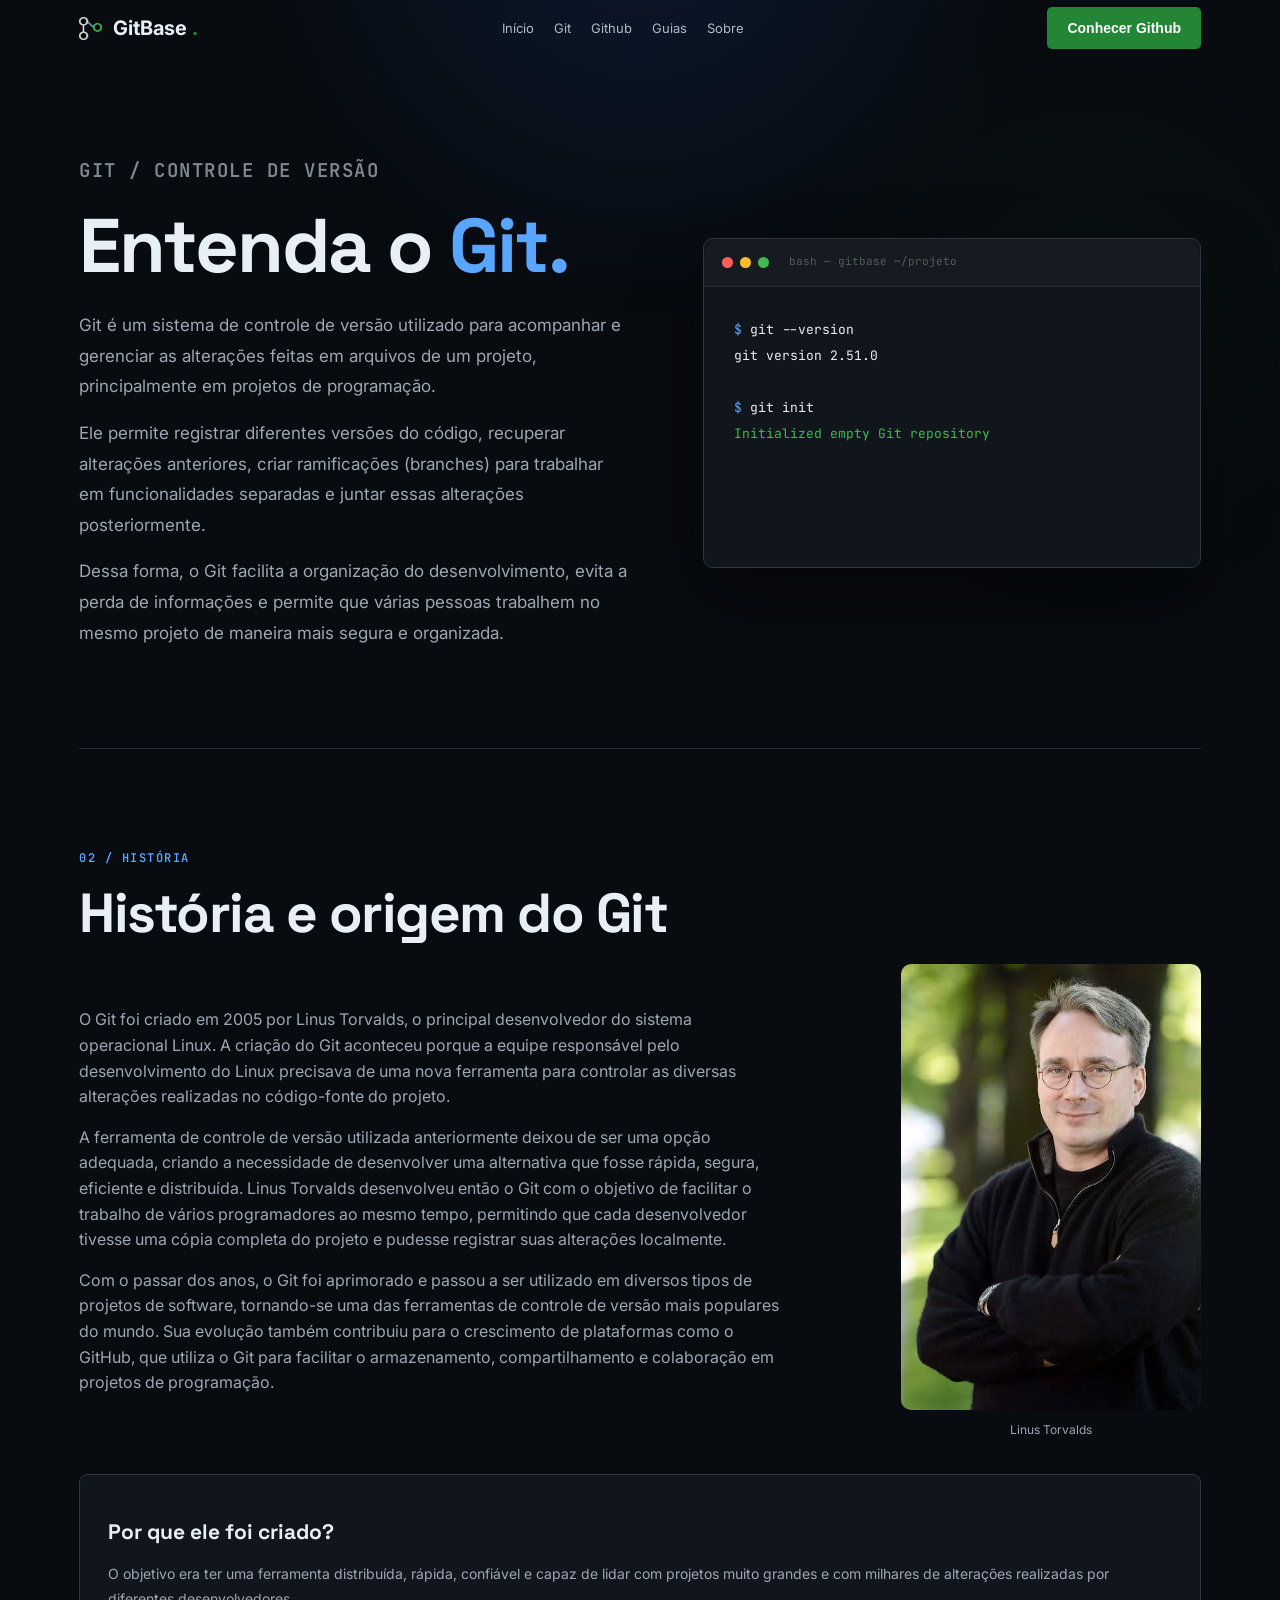
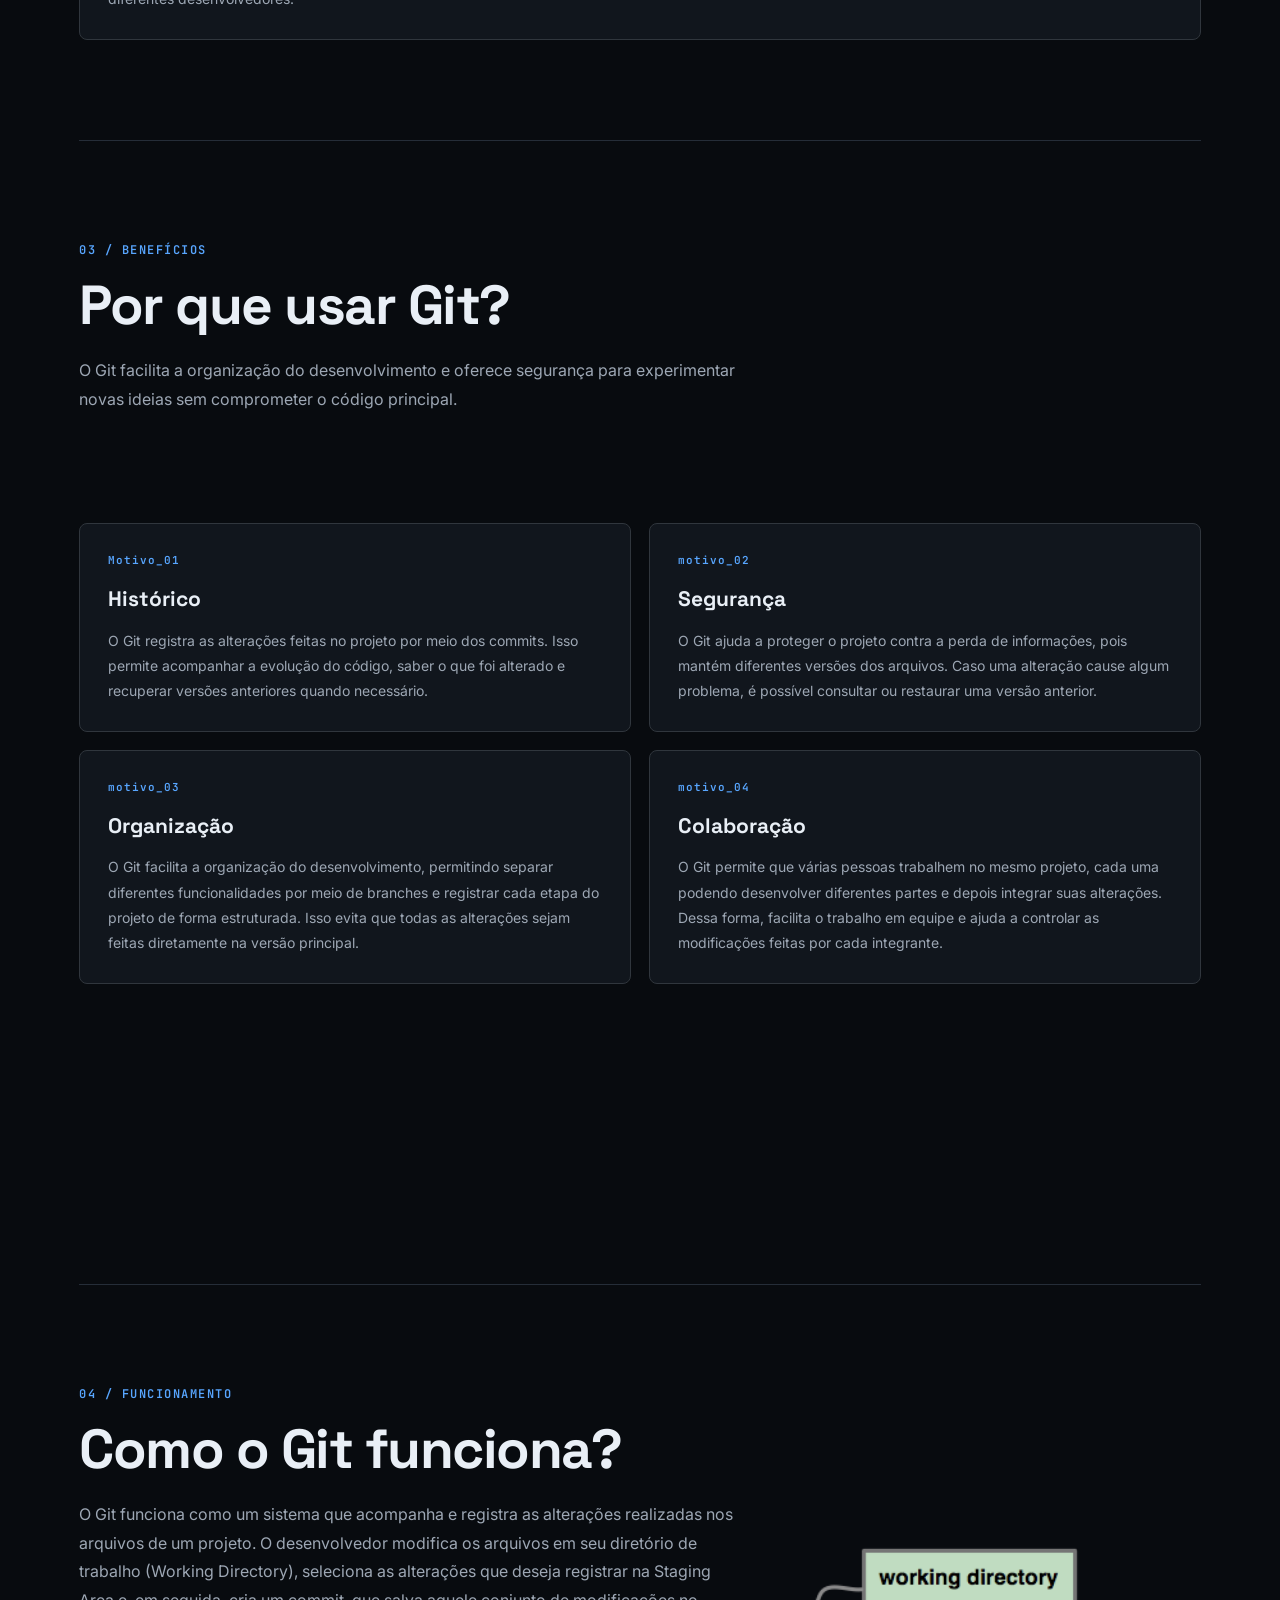
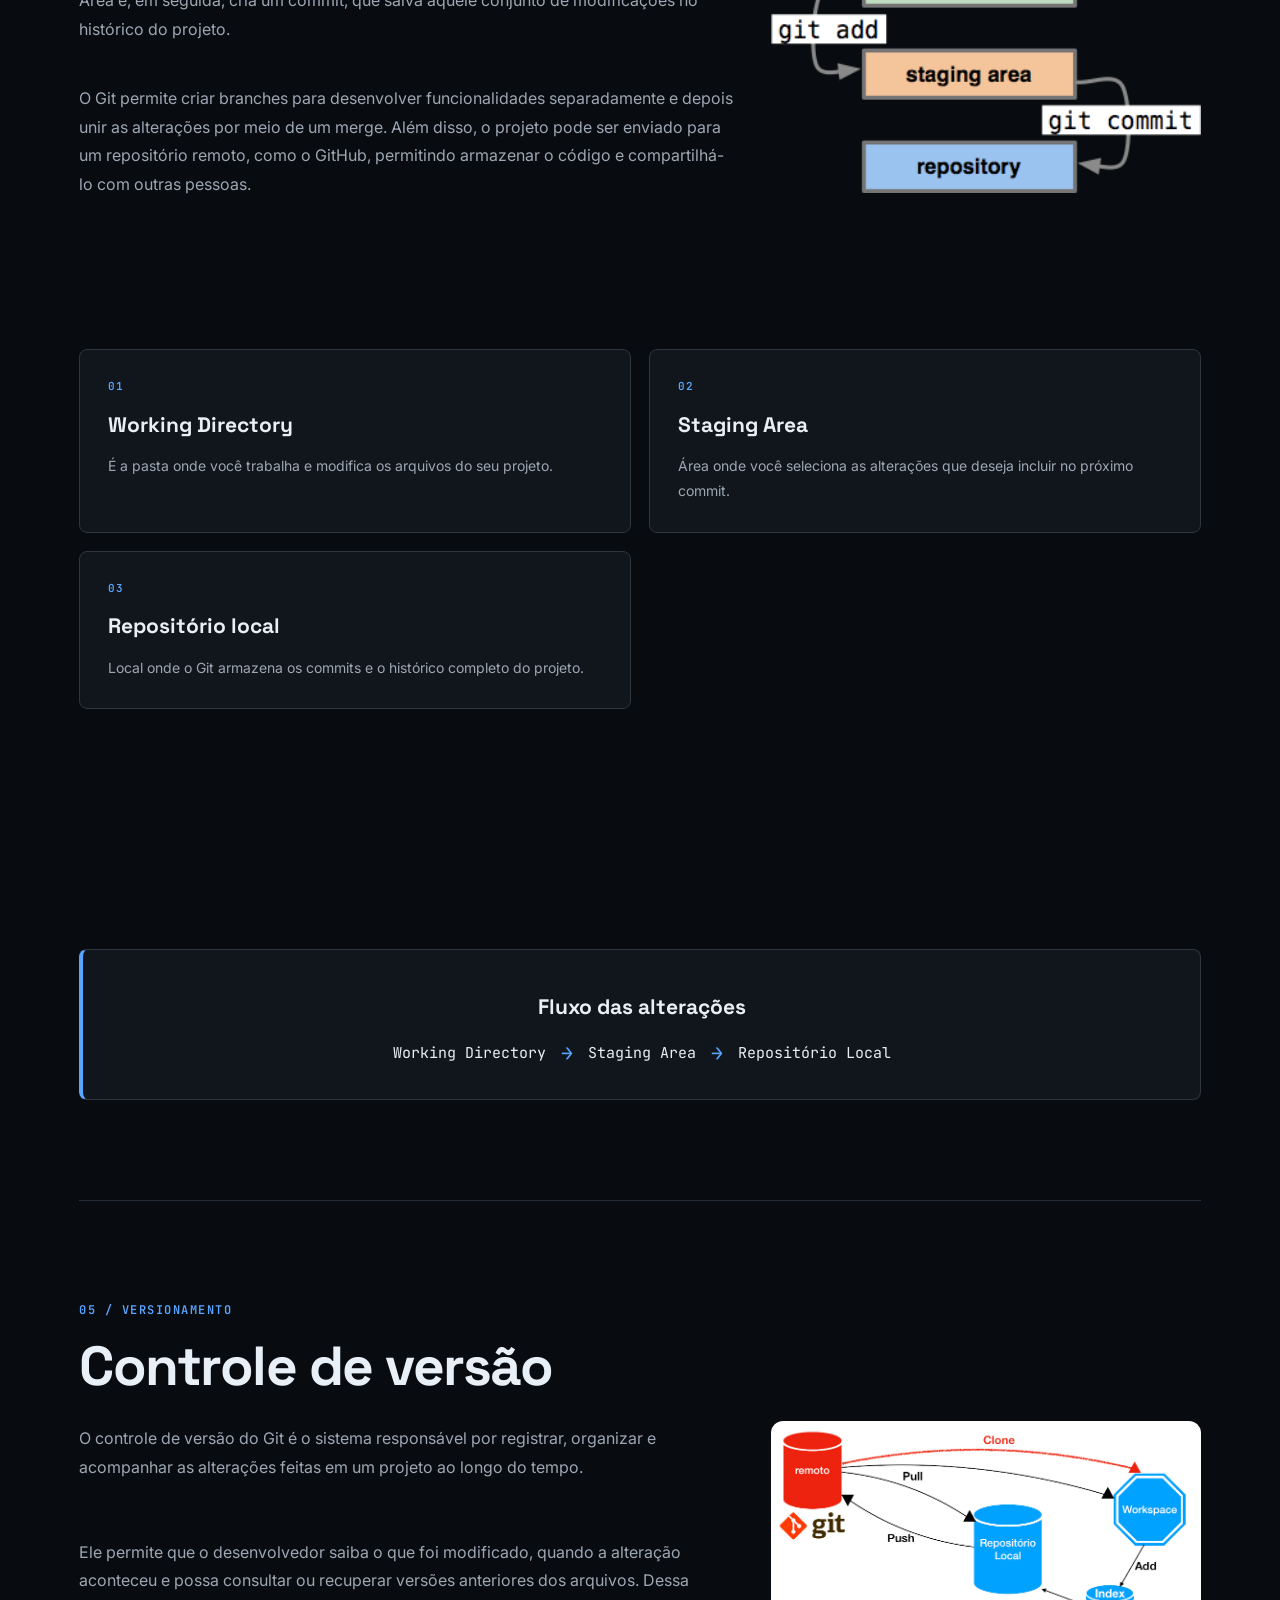
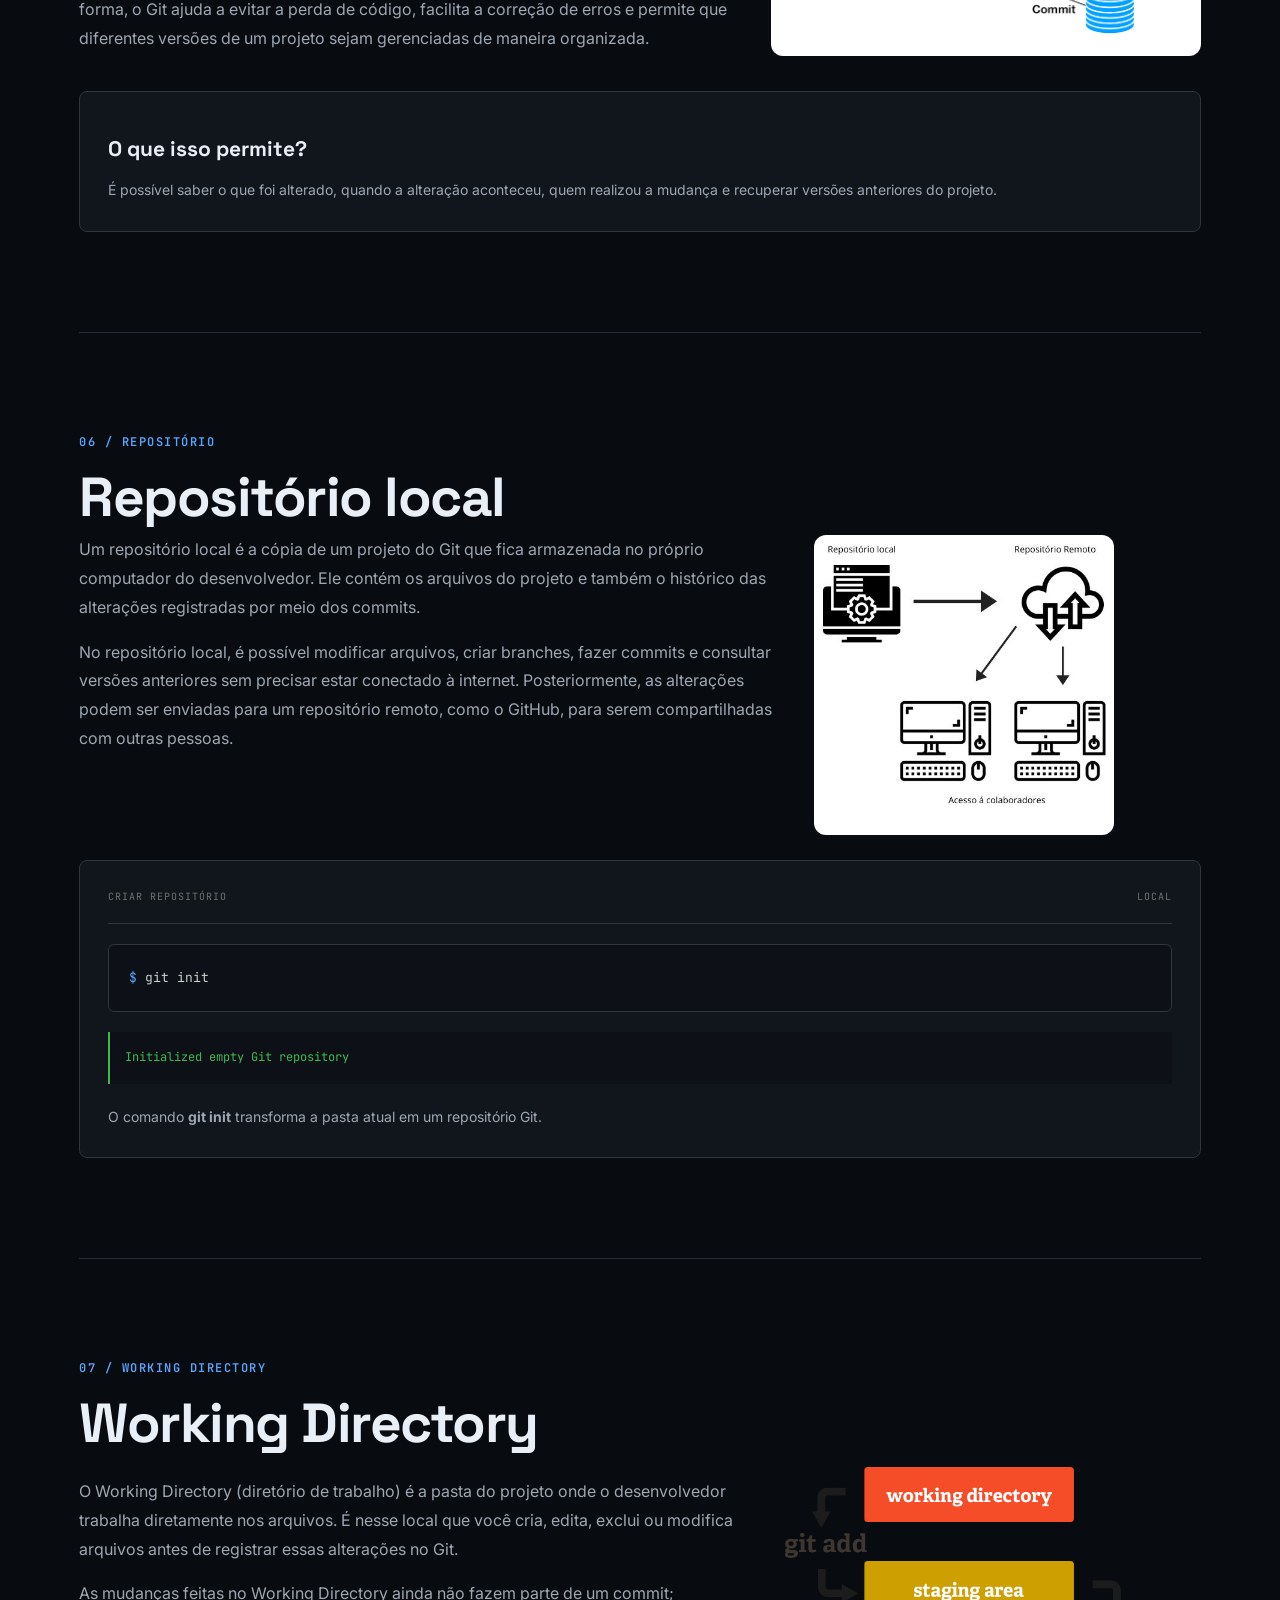
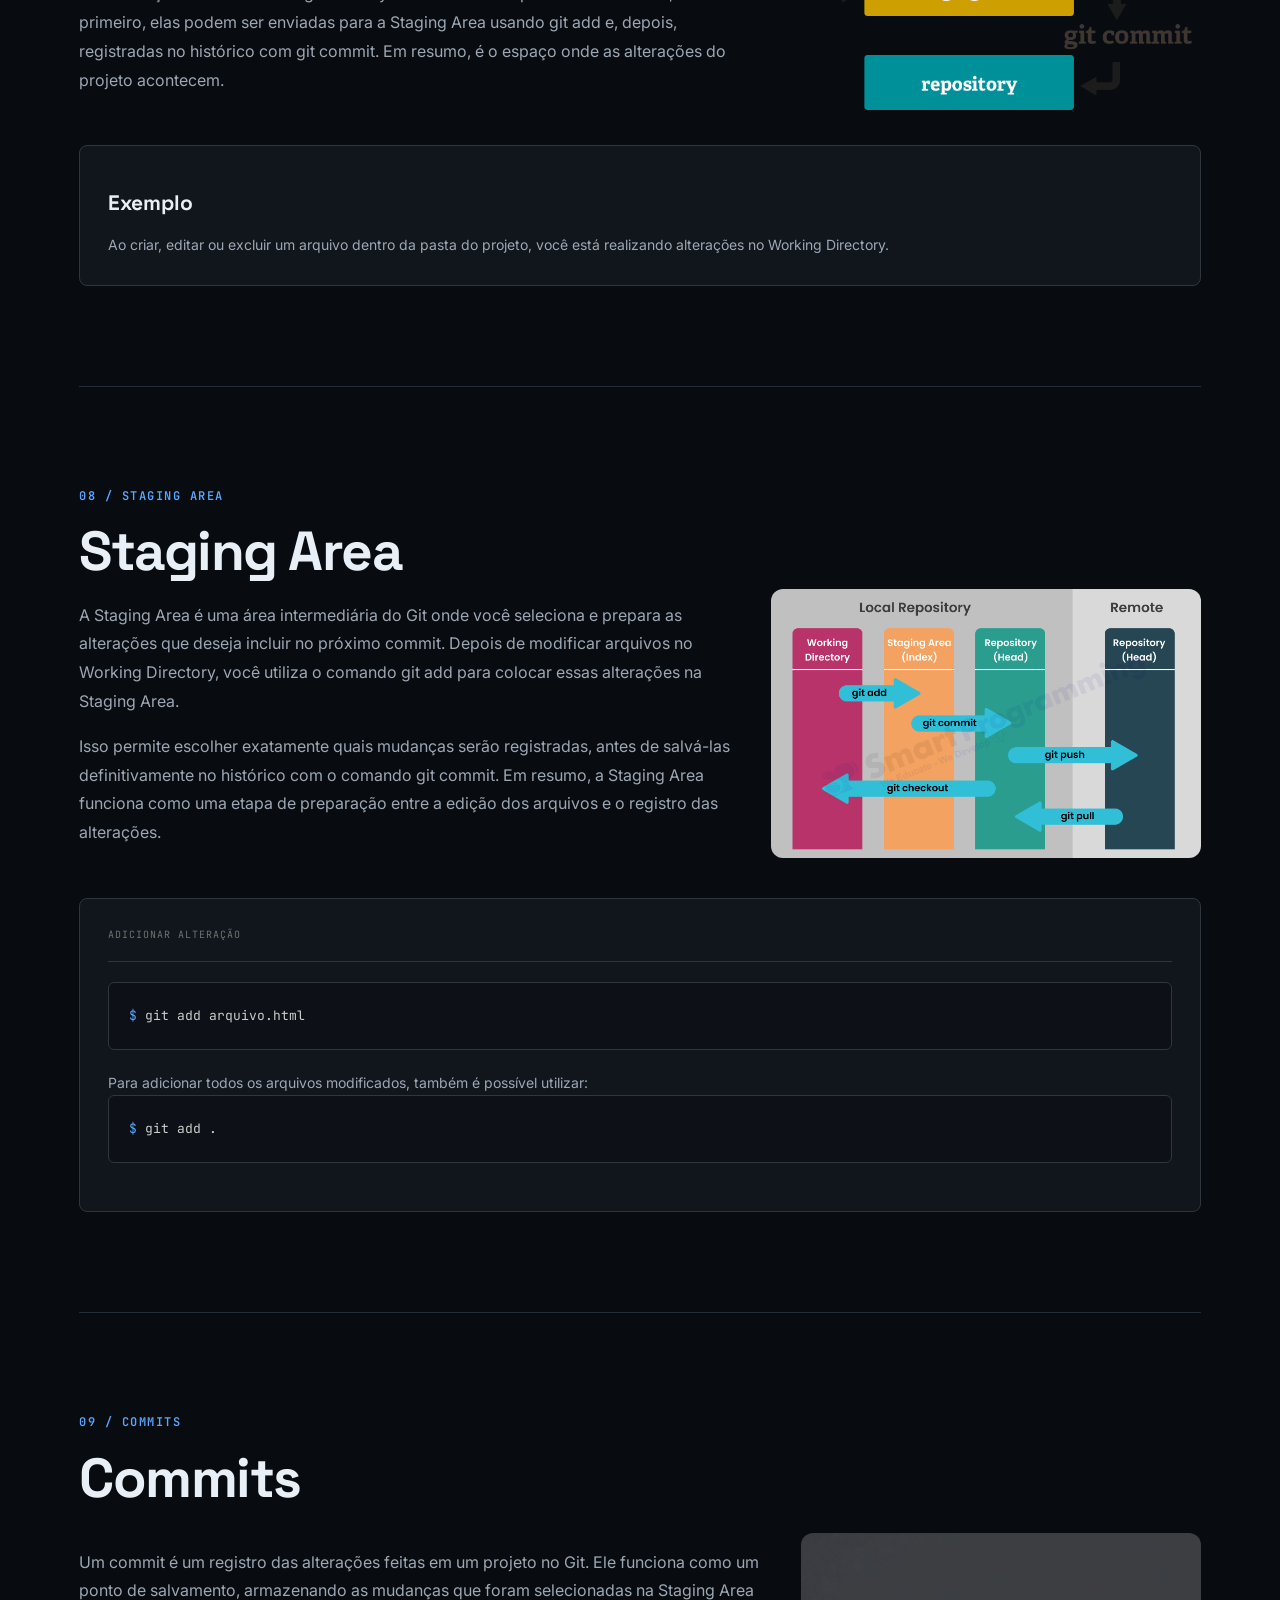
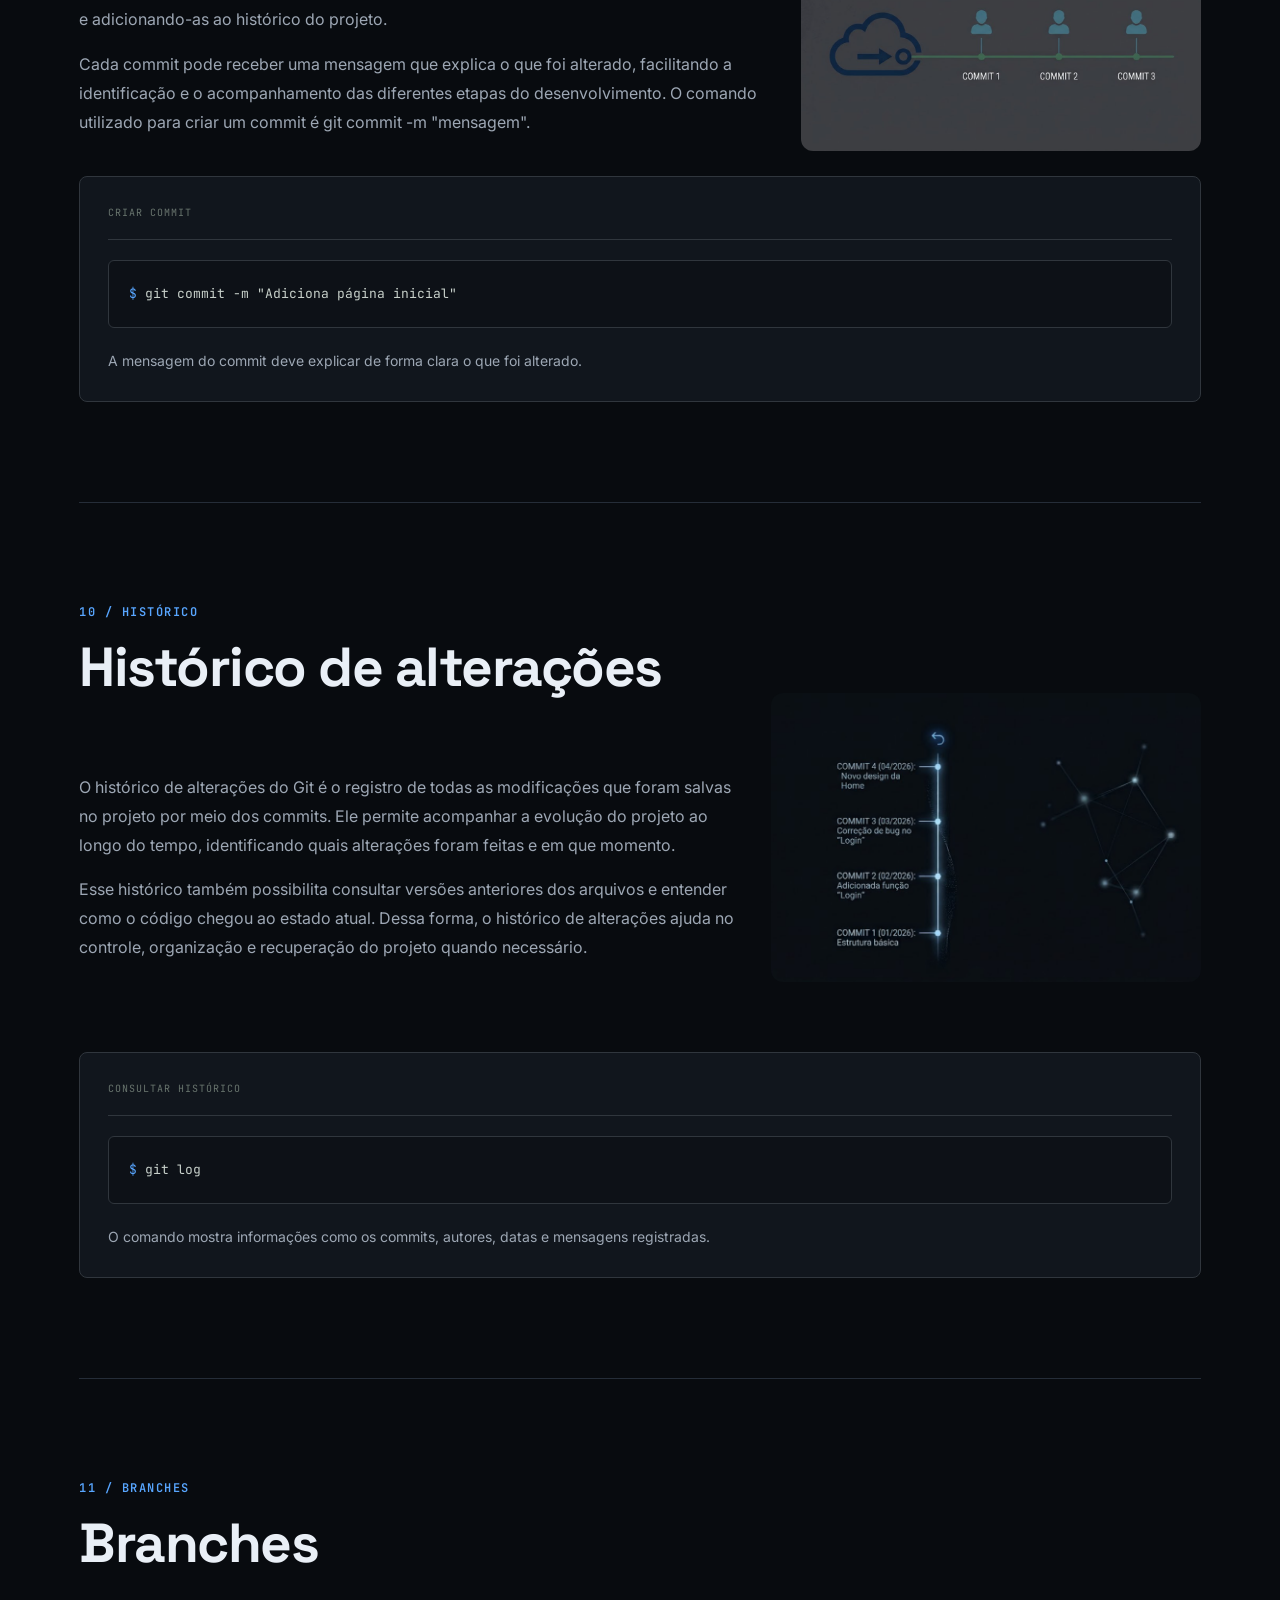
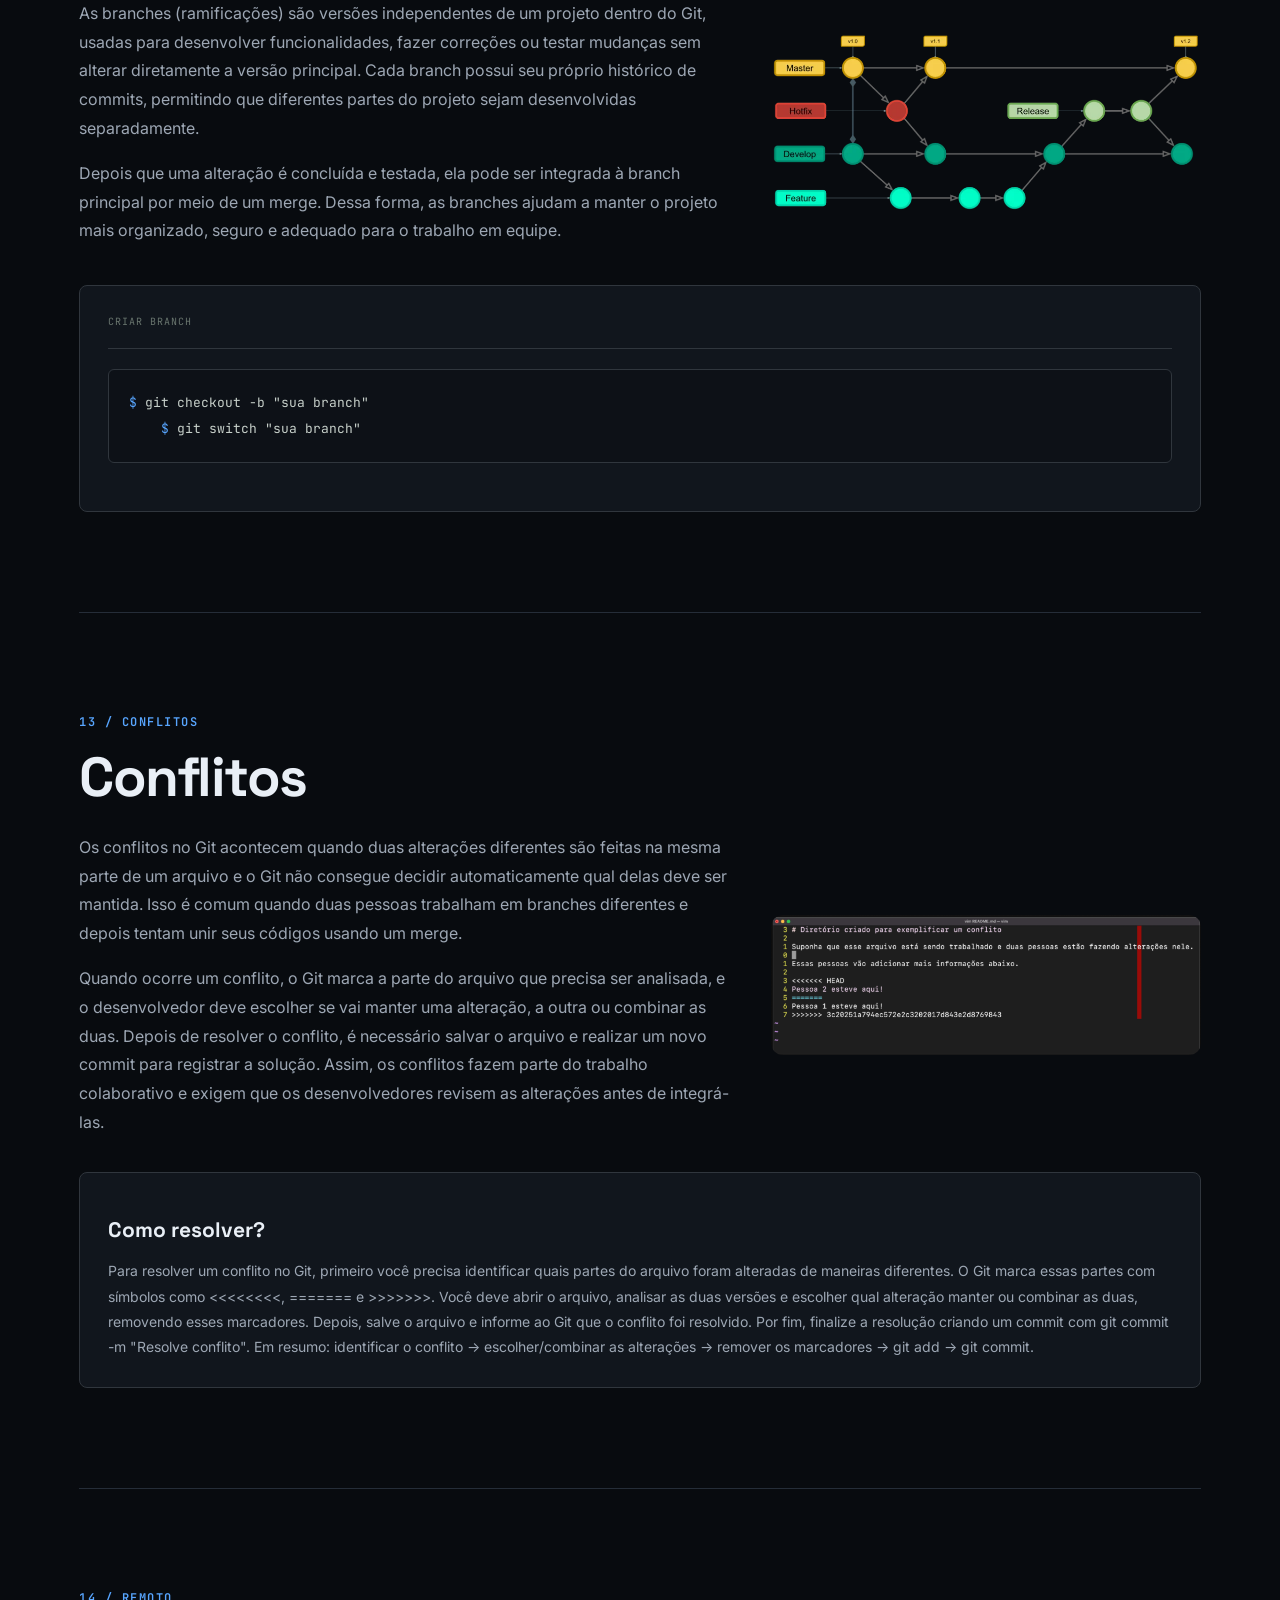
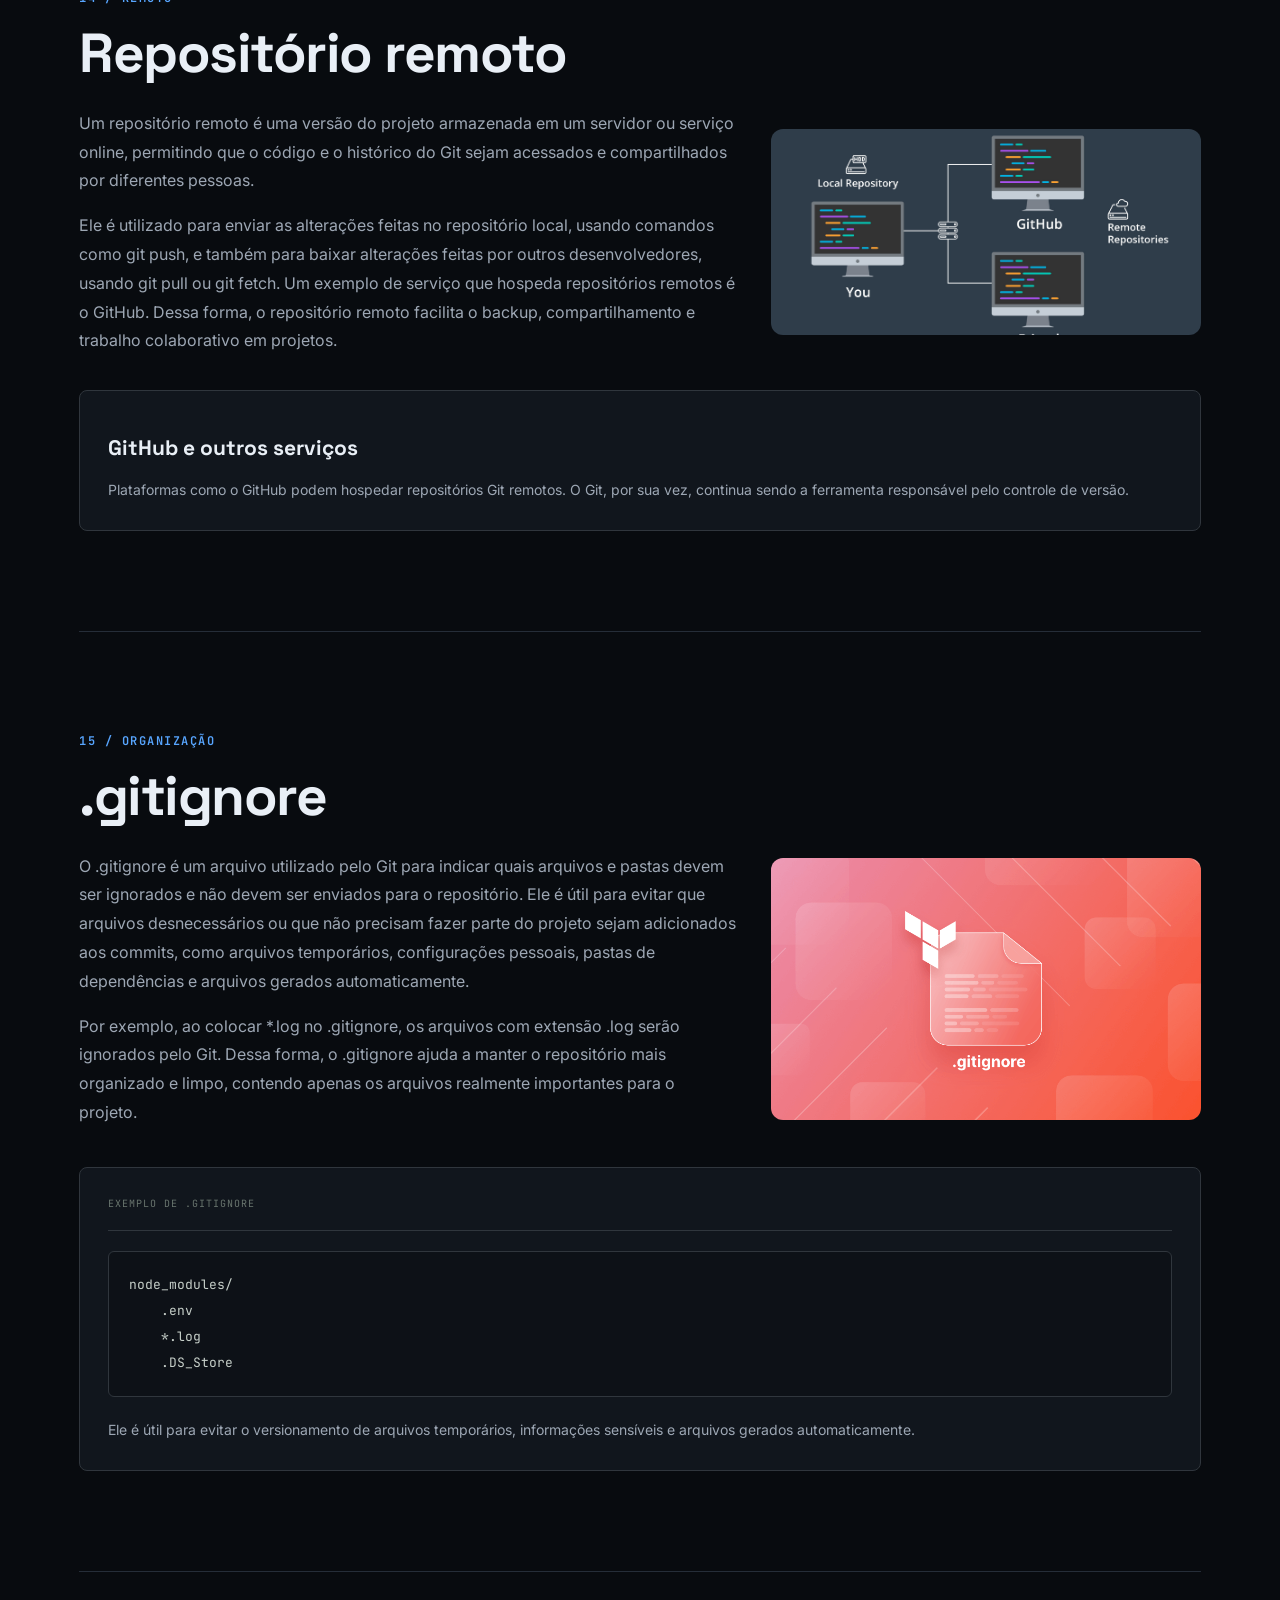
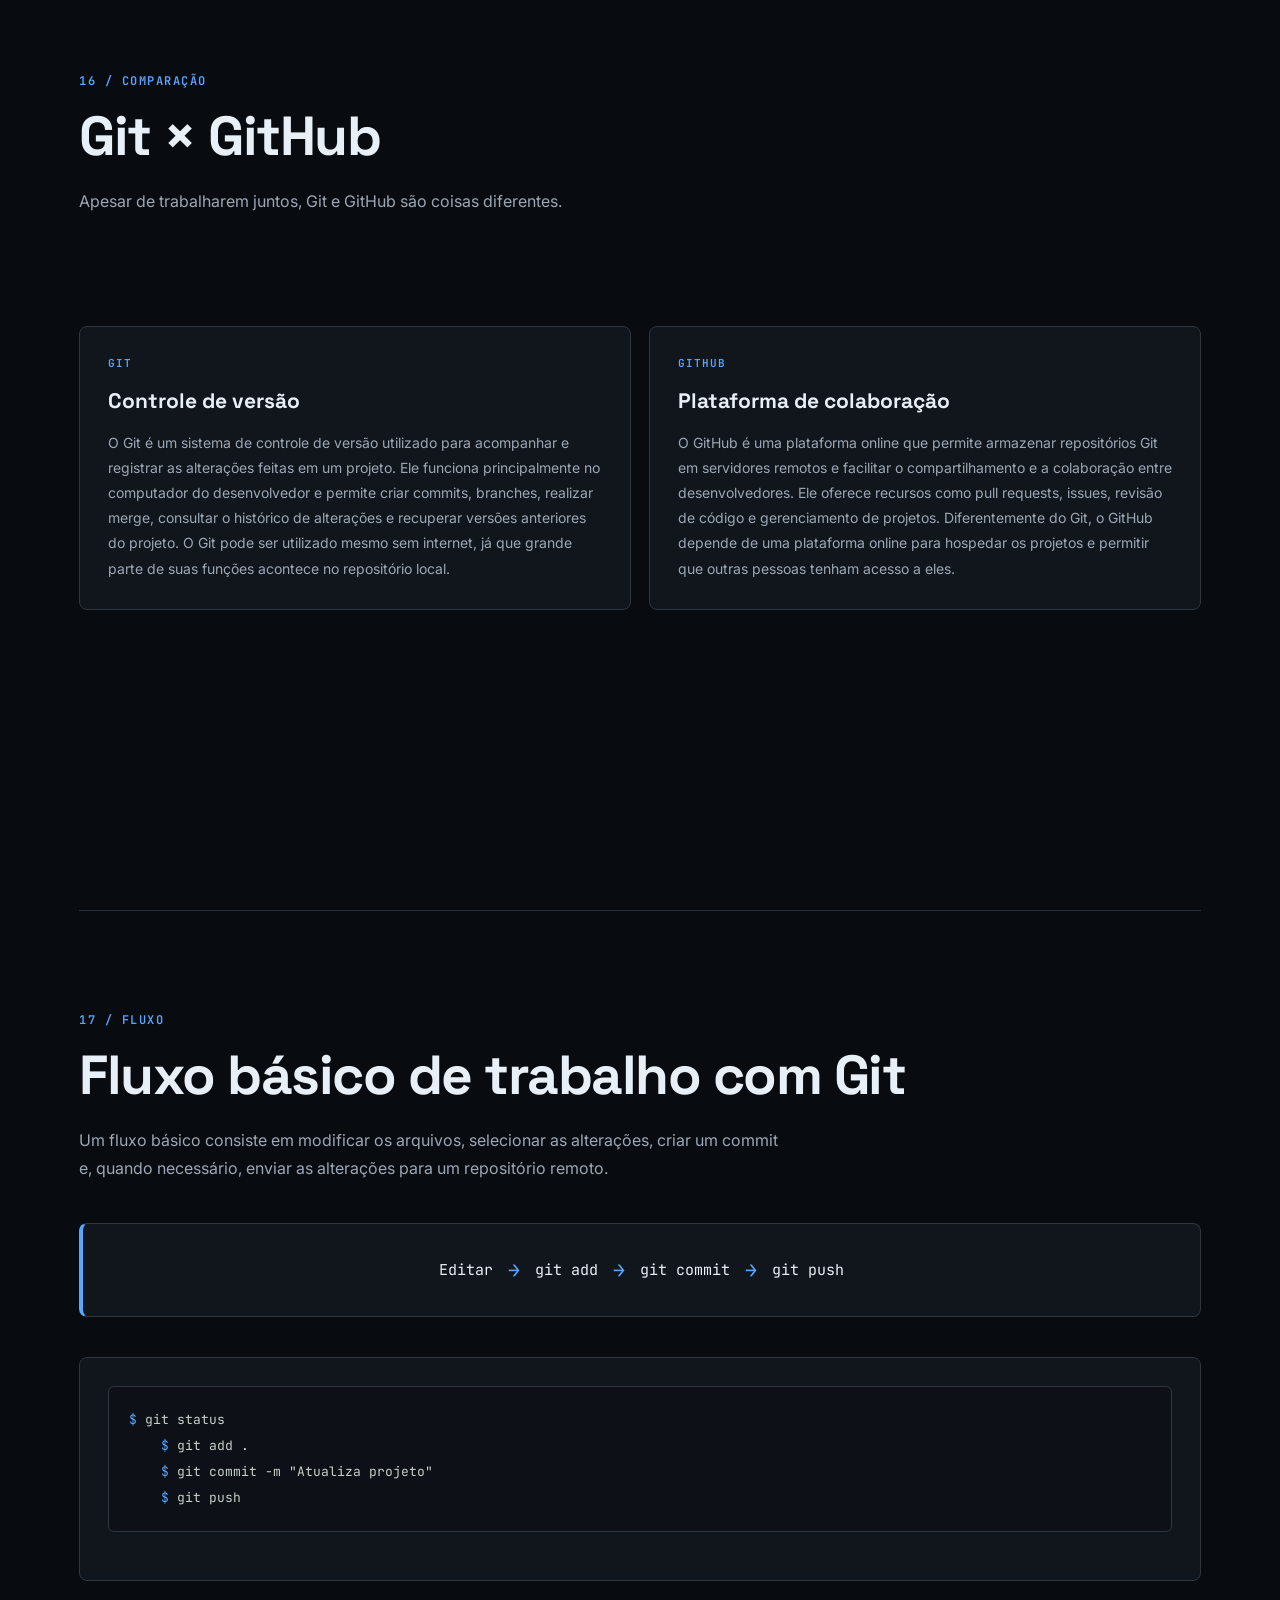
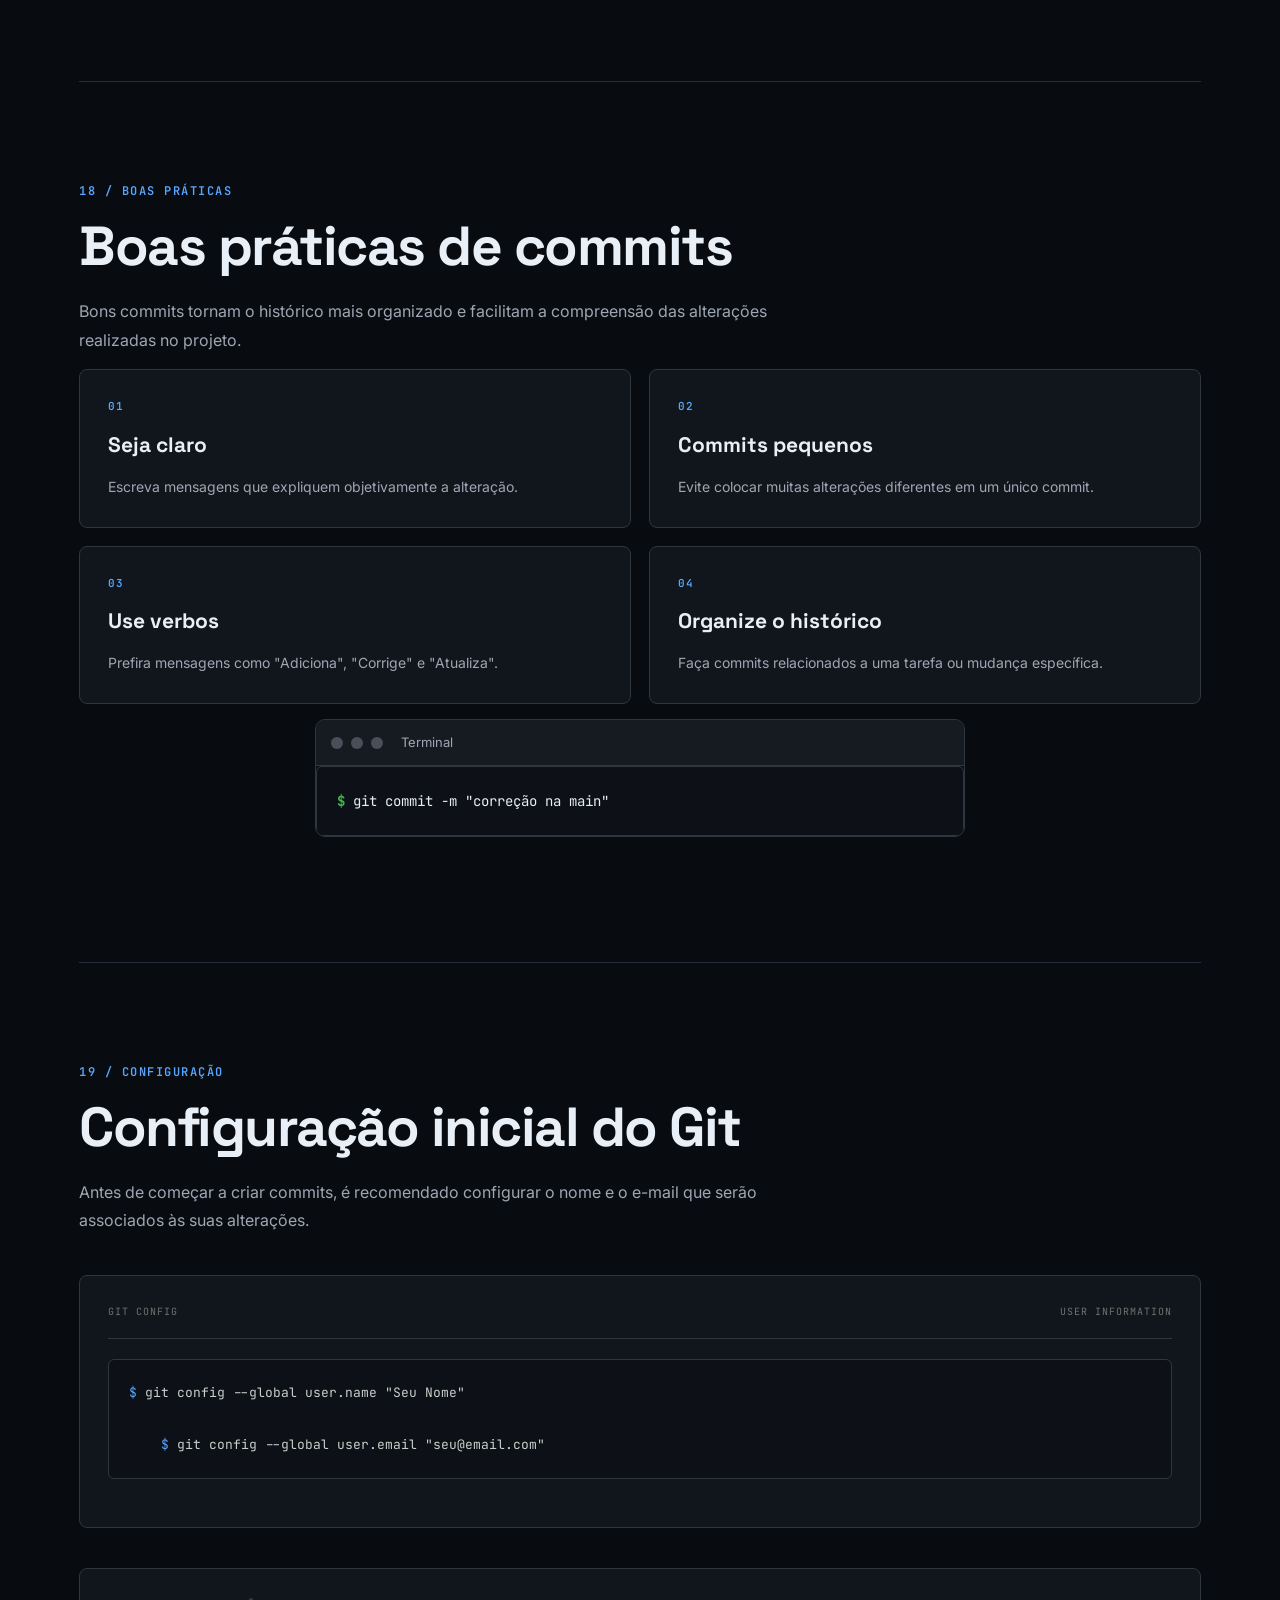
==== commit fde0dcbb: "add pag 'github' e ajusta outras paginas em relação a ela" ====
--- a/pages/git.html
+++ b/pages/git.html
@@ -1,1110 +1,1110 @@
-<!doctype html>
-<html lang="pt-br">
-
-<head>
-  <meta charset="UTF-8">
-  <meta name="viewport" content="width=device-width, initial-scale=1.0">
-
-   <title>GitBase - aprenda git e github de forma simples</title>
-
-  <link rel="stylesheet" href="../style.css">
-  <link rel="stylesheet" href="./css/git.css">
-
-  <link rel="preconnect" href="https://fonts.googleapis.com">
-  <link rel="preconnect" href="https://fonts.gstatic.com" crossorigin>
-  
-  <link
-    href="https://fonts.googleapis.com/css2?family=Inter:wght@400;500;600;700;800&family=JetBrains+Mono:wght@400;500;600&family=Space+Grotesk:wght@400;500;600;700&display=swap"
-    rel="stylesheet"
-  >
-</head>
-
-<body class="git-page">
-
-  <!-- ================= HEADER ================= -->
-  <div class="circle-gradiente-blue-green"></div>
-  <header>
-    <nav class="container">
-      <div class="logo">
-        <img src="../assets/imagens/geral/logo.png" alt="" />
-        <p>GitBase <span>.</span></p>
+  <!doctype html>
+  <html lang="pt-br">
+
+  <head>
+    <meta charset="UTF-8">
+    <meta name="viewport" content="width=device-width, initial-scale=1.0">
+
+    <title>GitBase - aprenda git e github de forma simples</title>
+
+    <link rel="stylesheet" href="../style.css">
+    <link rel="stylesheet" href="./css/git.css">
+
+    <link rel="preconnect" href="https://fonts.googleapis.com">
+    <link rel="preconnect" href="https://fonts.gstatic.com" crossorigin>
+    
+    <link
+      href="https://fonts.googleapis.com/css2?family=Inter:wght@400;500;600;700;800&family=JetBrains+Mono:wght@400;500;600&family=Space+Grotesk:wght@400;500;600;700&display=swap"
+      rel="stylesheet"
+    >
+  </head>
+
+  <body class="git-page">
+
+    <!-- ================= HEADER ================= -->
+    <div class="circle-gradiente-blue-green"></div>
+    <header>
+      <nav class="container">
+        <div class="logo">
+          <img src="../assets/imagens/geral/logo.png" alt="" />
+          <p>GitBase <span>.</span></p>
+        </div>
+        <div class="menu">
+          <a href="../index.html">Início</a>
+          <a href="./git.html">Git</a>
+          <a href="./github.html">Github</a>
+          <a href="./guias.html">Guias</a>
+          <a href="./sobre.html">Sobre</a>
+        </div>
+        <button onclick="irParaGithub()">Conhecer Github</button>
+      </nav>
+    </header>
+
+    <!-- ================= MAIN ================= -->
+
+    <main class="container">
+
+
+      <!-- ================= HERO ================= -->
+
+      <section class="hero">
+
+        <article class="hero-text">
+
+          <p class="tag">GIT / CONTROLE DE VERSÃO</p>
+
+          <h1>
+            Entenda o <span>Git.</span>
+          </h1>
+
+          <p>
+            Git é um sistema de controle de versão utilizado para acompanhar e gerenciar as alterações feitas 
+            em arquivos de um projeto, principalmente em projetos de programação.
+          </p>
+          <br>
+          <p>  
+            Ele permite registrar diferentes versões do código, recuperar alterações anteriores, criar ramificações (branches) para trabalhar em funcionalidades separadas e juntar essas alterações posteriormente.
+          </p>
+          <br>
+          <p>
+            Dessa forma, o Git facilita a organização do desenvolvimento, evita a perda de informações e permite que várias pessoas trabalhem no mesmo projeto de maneira mais segura e organizada.
+          </p>
+
+        </article>
+
+
+        <article class="terminal">
+
+          <header class="terminal-top">
+
+            <span class="terminal-dots">
+              <i class="circle red"></i>
+              <i class="circle yellow"></i>
+              <i class="circle green"></i>
+            </span>
+
+            <p>bash — gitbase ~/projeto</p>
+
+          </header>
+
+          <section class="terminal-content">
+
+            <p>
+              <span>$</span> git --version
+            </p>
+
+            <p>
+              git version 2.51.0
+            </p>
+
+            <br>
+
+            <p>
+              <span>$</span> git init
+            </p>
+
+            <p class="success">
+              Initialized empty Git repository
+            </p>
+
+          </section>
+
+        </article>
+
+      </section>
+
+      <!-- ================= HISTÓRIA ================= -->
+
+      <section class="content-section">
+
+        <p class="tag">02 / HISTÓRIA</p>
+
+        <h2>História e origem do Git</h2>
+
+        <div class="history-content">
+
+          <!-- Textos da história -->
+          <div class="history-text">
+
+            <p class="section-intro">
+              O Git foi criado em 2005 por Linus Torvalds, o principal desenvolvedor
+              do sistema operacional Linux. A criação do Git aconteceu porque a equipe
+              responsável pelo desenvolvimento do Linux precisava de uma nova ferramenta
+              para controlar as diversas alterações realizadas no código-fonte do projeto.
+            </p>
+
+            <p class="section-intro">
+              A ferramenta de controle de versão utilizada anteriormente deixou de ser uma
+              opção adequada, criando a necessidade de desenvolver uma alternativa que fosse
+              rápida, segura, eficiente e distribuída. Linus Torvalds desenvolveu então o Git
+              com o objetivo de facilitar o trabalho de vários programadores ao mesmo tempo,
+              permitindo que cada desenvolvedor tivesse uma cópia completa do projeto e pudesse
+              registrar suas alterações localmente.
+            </p>
+
+            <p class="section-intro">
+              Com o passar dos anos, o Git foi aprimorado e passou a ser utilizado em diversos
+              tipos de projetos de software, tornando-se uma das ferramentas de controle de
+              versão mais populares do mundo. Sua evolução também contribuiu para o crescimento
+              de plataformas como o GitHub, que utiliza o Git para facilitar o armazenamento,
+              compartilhamento e colaboração em projetos de programação.
+            </p>
+
+          </div>
+
+          <!-- Imagem da história -->
+          <figure class="history-figure">
+            <img
+              src="../assets/imagens/git/linus-torvalds.jpeg"
+              alt="Linus Torvalds, criador do Linux"
+              class="history-image"
+            >
+            <figcaption>Linus Torvalds</figcaption>
+          </figure>
+
+        </div>
+
+        <!-- Card informativo -->
+        <article class="info-card">
+
+          <h3>Por que ele foi criado?</h3>
+
+          <p>
+            O objetivo era ter uma ferramenta distribuída, rápida,
+            confiável e capaz de lidar com projetos muito grandes
+            e com milhares de alterações realizadas por diferentes
+            desenvolvedores.
+          </p>
+
+        </article>
+
+      </section>
+
+        <!-- ================= POR QUE USAR ================= -->
+
+        <section class="content-section">
+
+          <p class="tag">03 / BENEFÍCIOS</p>
+
+          <h2>Por que usar Git?</h2>
+
+          <p class="section-intro">
+            O Git facilita a organização do desenvolvimento e oferece
+            segurança para experimentar novas ideias sem comprometer
+            o código principal.
+          </p>
+
+
+          <section class="cards-grid">
+
+            <article class="card">
+              <span class="number">Motivo_01</span>
+              <h3>Histórico</h3>
+              <p>
+                O Git registra as alterações feitas no projeto por meio dos commits. 
+                Isso permite acompanhar a evolução do código, saber o que foi alterado e recuperar versões anteriores quando necessário.
+              </p>
+            </article>
+
+            <article class="card">
+              <span class="number">motivo_02</span>
+              <h3>Segurança</h3>
+              <p>
+              O Git ajuda a proteger o projeto contra a perda de informações, 
+              pois mantém diferentes versões dos arquivos. Caso uma alteração cause algum problema, é 
+              possível consultar ou restaurar uma versão anterior.
+              </p>
+            </article>
+
+            <article class="card">
+              <span class="number">motivo_03</span>
+              <h3>Organização</h3>
+              <p>
+              O Git facilita a organização do desenvolvimento, 
+              permitindo separar diferentes funcionalidades por meio 
+              de branches e registrar cada etapa do projeto de forma estruturada. 
+              Isso evita que todas as alterações sejam feitas diretamente na versão principal.
+              </p>
+            </article>
+
+            <article class="card">
+              <span class="number">motivo_04</span>
+              <h3>Colaboração</h3>
+              <p>
+              O Git permite que várias pessoas trabalhem no mesmo projeto, cada 
+              uma podendo desenvolver diferentes partes e depois integrar suas alterações. 
+              Dessa forma, facilita o trabalho em equipe e ajuda a controlar as modificações 
+              feitas por cada integrante.
+              </p>
+            </article>
+
+          </section>
+
+        </section>
+
+
+        <!-- ================= COMO FUNCIONA ================= -->
+
+    <section class="content-section">
+
+        <p class="tag">04 / FUNCIONAMENTO</p>
+
+        <h2>Como o Git funciona?</h2>
+
+        <div class="function-content">
+
+            <!-- AGRUPAMENTO DOS PARÁGRAFOS -->
+            <div class="function-text">
+
+                <p class="section-intro">
+                    O Git funciona como um sistema que acompanha e registra as alterações realizadas nos
+                    arquivos de um projeto. O desenvolvedor modifica os arquivos em seu diretório de trabalho
+                    (Working Directory), seleciona as alterações que deseja registrar na Staging Area e, em
+                    seguida, cria um commit, que salva aquele conjunto de modificações no histórico do projeto.
+                </p>
+
+                <p class="section-intro">
+                    O Git permite criar branches para desenvolver funcionalidades separadamente e depois unir
+                    as alterações por meio de um merge. Além disso, o projeto pode ser enviado para um
+                    repositório remoto, como o GitHub, permitindo armazenar o código e compartilhá-lo com
+                    outras pessoas.
+                </p>
+
+            </div>
+
+            <!-- IMAGEM -->
+            <img
+                src="../assets/imagens/git/como-funciona.webp" alt="Descrição da imagem"
+                class="function-image"
+            >
+
+        </div>
+
+        <!-- CARDS -->
+        <section class="cards-grid">
+
+            <article class="card">
+                <span class="number">01</span>
+                <h3>Working Directory</h3>
+                <p>
+                    É a pasta onde você trabalha e modifica os arquivos
+                    do seu projeto.
+                </p>
+            </article>
+
+            <article class="card">
+                <span class="number">02</span>
+                <h3>Staging Area</h3>
+                <p>
+                    Área onde você seleciona as alterações que deseja
+                    incluir no próximo commit.
+                </p>
+            </article>
+
+            <article class="card">
+                <span class="number">03</span>
+                <h3>Repositório local</h3>
+                <p>
+                    Local onde o Git armazena os commits e o histórico
+                    completo do projeto.
+                </p>
+            </article>
+
+        </section>
+
+        <!-- FLUXO -->
+        <article class="flow-card">
+
+            <h3>Fluxo das alterações</h3>
+
+            <p class="flow">
+                Working Directory
+                <span>→</span>
+                Staging Area
+                <span>→</span>
+                Repositório Local
+            </p>
+
+        </article>
+
+    </section>
+
+
+    <!-- ================= CONTROLE DE VERSÃO ================= -->
+
+    <!-- ================= CONTROLE DE VERSÃO ================= -->
+
+    <section class="content-section">
+
+        <p class="tag">05 / VERSIONAMENTO</p>
+
+        <h2>Controle de versão</h2>
+
+        <div class="version-content">
+
+            <!-- AGRUPAMENTO DOS PARÁGRAFOS -->
+            <div class="version-text">
+
+                <p class="section-intro">
+                    O controle de versão do Git é o sistema responsável por registrar, organizar e acompanhar as alterações
+                    feitas em um projeto ao longo do tempo.
+                </p>
+                <br>
+                <p class="section-intro">
+                    Ele permite que o desenvolvedor saiba o que foi modificado, quando
+                    a alteração aconteceu e possa consultar ou recuperar versões anteriores dos arquivos. Dessa forma, o Git ajuda a
+                    evitar a perda de código, facilita a correção de erros e permite que diferentes versões de um projeto sejam gerenciadas de maneira organizada.
+                </p>
+
+            </div>
+
+            <!-- IMAGEM -->
+            <img
+                src="../assets/imagens/git/controle-de-versao.png" alt="Descrição da imagem"
+                class="version-image"
+            >
+
+        </div>
+
+        <!-- CARD INFORMATIVO -->
+        <article class="info-card">
+
+            <h3>O que isso permite?</h3>
+
+            <p>
+                É possível saber o que foi alterado, quando a alteração
+                aconteceu, quem realizou a mudança e recuperar versões
+                anteriores do projeto.
+            </p>
+
+        </article>
+
+    </section>
+
+    <!-- ================= REPOSITÓRIO LOCAL ================= -->
+
+    <section class="content-section">
+
+        <p class="tag">06 / REPOSITÓRIO</p>
+
+        <h2>Repositório local</h2>
+
+        <div class="repository-content">
+
+            <!-- AGRUPAMENTO DOS PARÁGRAFOS -->
+            <div class="repository-text">
+
+                <p class="section-intro">
+                    Um repositório local é a cópia de um projeto do Git que fica armazenada no próprio
+                    computador do desenvolvedor. Ele contém os arquivos do projeto e também o histórico das
+                    alterações registradas por meio dos commits.
+                </p>
+                <br>
+                <p class="section-intro">
+                    No repositório local, é possível modificar arquivos, criar branches,
+                    fazer commits e consultar versões anteriores sem precisar estar conectado à internet.
+                    Posteriormente, as alterações podem ser enviadas para um repositório remoto, como o GitHub,
+                    para serem compartilhadas com outras pessoas.
+                </p>
+
+            </div>
+
+            <!-- IMAGEM -->
+            <img
+                src="../assets/imagens/git/repositorio-local.png" alt="Descrição da imagem"
+                class="repository-image"
+            >
+
+        </div>
+
+        <!-- CARTÃO DE CÓDIGO -->
+        <article class="code-card">
+
+            <header class="card-header">
+                <p>CRIAR REPOSITÓRIO</p>
+                <p>LOCAL</p>
+            </header>
+
+            <pre><code><span>$</span> git init</code></pre>
+
+            <p class="success-box">
+                Initialized empty Git repository
+            </p>
+
+            <p class="code-description">
+                O comando <strong>git init</strong> transforma a pasta
+                atual em um repositório Git.
+            </p>
+
+        </article>
+
+    </section>
+
+      <!-- ================= WORKING DIRECTORY ================= -->
+
+    <section class="content-section">
+
+      <p class="tag">07 / WORKING DIRECTORY</p>
+
+      <h2>Working Directory</h2>
+
+      <div class="working-content">
+
+        <!-- AGRUPAMENTO DOS PARÁGRAFOS -->
+        <div class="working-text">
+
+          <p class="section-intro">
+            O Working Directory (diretório de trabalho) é a pasta do projeto onde o desenvolvedor
+            trabalha diretamente nos arquivos. É nesse local que você cria, edita, exclui ou modifica arquivos antes
+            de registrar essas alterações no Git.
+          </p>
+          <br>
+          <p class="section-intro">
+            As mudanças feitas no Working Directory ainda não fazem parte de um commit;
+            primeiro, elas podem ser enviadas para a Staging Area usando git add e, depois, registradas no histórico com git commit. Em resumo, é
+            o espaço onde as alterações do projeto acontecem.
+          </p>
+
+        </div>
+
+        <!-- IMAGEM -->
+        <img
+          src="../assets/imagens/git/working-directory.png" alt="Descrição da imagem"
+          class="working-image"
+        >
+
       </div>
-      <div class="menu">
-        <a href="../index.html">Início</a>
-        <a href="./git.html">Git</a>
-        <a href="https://github.com" target="_blank" rel="noopener noreferrer">Github</a>
-        <a href="./guias.html">Guias</a>
-        <a href="./sobre.html">Sobre</a>
-      </div>
-      <button onclick="irParaGithub()">Conhecer Github</button>
-    </nav>
-  </header>
-
-  <!-- ================= MAIN ================= -->
-
-  <main class="container">
-
-
-    <!-- ================= HERO ================= -->
-
-    <section class="hero">
-
-      <article class="hero-text">
-
-        <p class="tag">GIT / CONTROLE DE VERSÃO</p>
-
-        <h1>
-          Entenda o <span>Git.</span>
-        </h1>
+
+      <!-- CARTÃO INFORMATIVO -->
+      <article class="info-card">
+
+        <h3>Exemplo</h3>
 
         <p>
-          Git é um sistema de controle de versão utilizado para acompanhar e gerenciar as alterações feitas 
-          em arquivos de um projeto, principalmente em projetos de programação.
+          Ao criar, editar ou excluir um arquivo dentro da pasta
+          do projeto, você está realizando alterações no Working
+          Directory.
         </p>
-        <br>
-        <p>  
-          Ele permite registrar diferentes versões do código, recuperar alterações anteriores, criar ramificações (branches) para trabalhar em funcionalidades separadas e juntar essas alterações posteriormente.
-        </p>
-        <br>
-        <p>
-          Dessa forma, o Git facilita a organização do desenvolvimento, evita a perda de informações e permite que várias pessoas trabalhem no mesmo projeto de maneira mais segura e organizada.
-        </p>
 
       </article>
 
-
-      <article class="terminal">
-
-        <header class="terminal-top">
-
-          <span class="terminal-dots">
-            <i class="circle red"></i>
-            <i class="circle yellow"></i>
-            <i class="circle green"></i>
-          </span>
-
-          <p>bash — gitbase ~/projeto</p>
-
-        </header>
-
-        <section class="terminal-content">
-
-          <p>
-            <span>$</span> git --version
-          </p>
-
-          <p>
-            git version 2.51.0
-          </p>
-
+    </section>
+
+        <!-- ================= STAGING ================= -->
+
+    <section class="content-section">
+
+      <p class="tag">08 / STAGING AREA</p>
+
+      <h2>Staging Area</h2>
+
+      <div class="staging-content">
+
+        <!-- AGRUPAMENTO DOS PARÁGRAFOS -->
+        <div class="staging-text">
+
+          <p class="section-intro">
+            A Staging Area é uma área intermediária do Git onde você seleciona e prepara as alterações que deseja incluir
+            no próximo commit. Depois de modificar arquivos no Working Directory, você utiliza o comando git add
+            para colocar essas alterações na Staging Area.
+          </p>
           <br>
-
-          <p>
-            <span>$</span> git init
-          </p>
-
-          <p class="success">
-            Initialized empty Git repository
-          </p>
-
-        </section>
-
-      </article>
-
-    </section>
-
-    <!-- ================= HISTÓRIA ================= -->
-
-    <section class="content-section">
-
-      <p class="tag">02 / HISTÓRIA</p>
-
-      <h2>História e origem do Git</h2>
-
-      <div class="history-content">
-
-        <!-- Textos da história -->
-        <div class="history-text">
-
-          <p class="section-intro">
-            O Git foi criado em 2005 por Linus Torvalds, o principal desenvolvedor
-            do sistema operacional Linux. A criação do Git aconteceu porque a equipe
-            responsável pelo desenvolvimento do Linux precisava de uma nova ferramenta
-            para controlar as diversas alterações realizadas no código-fonte do projeto.
-          </p>
-
-          <p class="section-intro">
-            A ferramenta de controle de versão utilizada anteriormente deixou de ser uma
-            opção adequada, criando a necessidade de desenvolver uma alternativa que fosse
-            rápida, segura, eficiente e distribuída. Linus Torvalds desenvolveu então o Git
-            com o objetivo de facilitar o trabalho de vários programadores ao mesmo tempo,
-            permitindo que cada desenvolvedor tivesse uma cópia completa do projeto e pudesse
-            registrar suas alterações localmente.
-          </p>
-
-          <p class="section-intro">
-            Com o passar dos anos, o Git foi aprimorado e passou a ser utilizado em diversos
-            tipos de projetos de software, tornando-se uma das ferramentas de controle de
-            versão mais populares do mundo. Sua evolução também contribuiu para o crescimento
-            de plataformas como o GitHub, que utiliza o Git para facilitar o armazenamento,
-            compartilhamento e colaboração em projetos de programação.
-          </p>
-
-        </div>
-
-        <!-- Imagem da história -->
-        <figure class="history-figure">
-          <img
-            src="../assets/imagens/git/linus-torvalds.jpeg"
-            alt="Linus Torvalds, criador do Linux"
-            class="history-image"
-          >
-          <figcaption>Linus Torvalds</figcaption>
-        </figure>
-
-      </div>
-
-      <!-- Card informativo -->
-      <article class="info-card">
-
-        <h3>Por que ele foi criado?</h3>
-
-        <p>
-          O objetivo era ter uma ferramenta distribuída, rápida,
-          confiável e capaz de lidar com projetos muito grandes
-          e com milhares de alterações realizadas por diferentes
-          desenvolvedores.
-        </p>
-
-      </article>
-
-    </section>
-
-      <!-- ================= POR QUE USAR ================= -->
-
-      <section class="content-section">
-
-        <p class="tag">03 / BENEFÍCIOS</p>
-
-        <h2>Por que usar Git?</h2>
-
-        <p class="section-intro">
-          O Git facilita a organização do desenvolvimento e oferece
-          segurança para experimentar novas ideias sem comprometer
-          o código principal.
-        </p>
-
-
-        <section class="cards-grid">
-
-          <article class="card">
-            <span class="number">Motivo_01</span>
-            <h3>Histórico</h3>
-            <p>
-              O Git registra as alterações feitas no projeto por meio dos commits. 
-              Isso permite acompanhar a evolução do código, saber o que foi alterado e recuperar versões anteriores quando necessário.
-            </p>
-          </article>
-
-          <article class="card">
-            <span class="number">motivo_02</span>
-            <h3>Segurança</h3>
-            <p>
-            O Git ajuda a proteger o projeto contra a perda de informações, 
-            pois mantém diferentes versões dos arquivos. Caso uma alteração cause algum problema, é 
-            possível consultar ou restaurar uma versão anterior.
-            </p>
-          </article>
-
-          <article class="card">
-            <span class="number">motivo_03</span>
-            <h3>Organização</h3>
-            <p>
-            O Git facilita a organização do desenvolvimento, 
-            permitindo separar diferentes funcionalidades por meio 
-            de branches e registrar cada etapa do projeto de forma estruturada. 
-            Isso evita que todas as alterações sejam feitas diretamente na versão principal.
-            </p>
-          </article>
-
-          <article class="card">
-            <span class="number">motivo_04</span>
-            <h3>Colaboração</h3>
-            <p>
-            O Git permite que várias pessoas trabalhem no mesmo projeto, cada 
-            uma podendo desenvolver diferentes partes e depois integrar suas alterações. 
-            Dessa forma, facilita o trabalho em equipe e ajuda a controlar as modificações 
-            feitas por cada integrante.
-            </p>
-          </article>
-
-        </section>
-
-      </section>
-
-
-      <!-- ================= COMO FUNCIONA ================= -->
-
-  <section class="content-section">
-
-      <p class="tag">04 / FUNCIONAMENTO</p>
-
-      <h2>Como o Git funciona?</h2>
-
-      <div class="function-content">
-
-          <!-- AGRUPAMENTO DOS PARÁGRAFOS -->
-          <div class="function-text">
-
-              <p class="section-intro">
-                  O Git funciona como um sistema que acompanha e registra as alterações realizadas nos
-                  arquivos de um projeto. O desenvolvedor modifica os arquivos em seu diretório de trabalho
-                  (Working Directory), seleciona as alterações que deseja registrar na Staging Area e, em
-                  seguida, cria um commit, que salva aquele conjunto de modificações no histórico do projeto.
-              </p>
-
-              <p class="section-intro">
-                  O Git permite criar branches para desenvolver funcionalidades separadamente e depois unir
-                  as alterações por meio de um merge. Além disso, o projeto pode ser enviado para um
-                  repositório remoto, como o GitHub, permitindo armazenar o código e compartilhá-lo com
-                  outras pessoas.
-              </p>
-
-          </div>
-
-          <!-- IMAGEM -->
-          <img
-              src="../assets/imagens/git/como-funciona.webp" alt="Descrição da imagem"
-              class="function-image"
-          >
-
-      </div>
-
-      <!-- CARDS -->
-      <section class="cards-grid">
-
-          <article class="card">
-              <span class="number">01</span>
-              <h3>Working Directory</h3>
-              <p>
-                  É a pasta onde você trabalha e modifica os arquivos
-                  do seu projeto.
-              </p>
-          </article>
-
-          <article class="card">
-              <span class="number">02</span>
-              <h3>Staging Area</h3>
-              <p>
-                  Área onde você seleciona as alterações que deseja
-                  incluir no próximo commit.
-              </p>
-          </article>
-
-          <article class="card">
-              <span class="number">03</span>
-              <h3>Repositório local</h3>
-              <p>
-                  Local onde o Git armazena os commits e o histórico
-                  completo do projeto.
-              </p>
-          </article>
-
-      </section>
-
-      <!-- FLUXO -->
-      <article class="flow-card">
-
-          <h3>Fluxo das alterações</h3>
-
-          <p class="flow">
-              Working Directory
-              <span>→</span>
-              Staging Area
-              <span>→</span>
-              Repositório Local
-          </p>
-
-      </article>
-
-  </section>
-
-
-  <!-- ================= CONTROLE DE VERSÃO ================= -->
-
-  <!-- ================= CONTROLE DE VERSÃO ================= -->
-
-  <section class="content-section">
-
-      <p class="tag">05 / VERSIONAMENTO</p>
-
-      <h2>Controle de versão</h2>
-
-      <div class="version-content">
-
-          <!-- AGRUPAMENTO DOS PARÁGRAFOS -->
-          <div class="version-text">
-
-              <p class="section-intro">
-                  O controle de versão do Git é o sistema responsável por registrar, organizar e acompanhar as alterações
-                  feitas em um projeto ao longo do tempo.
-              </p>
-              <br>
-              <p class="section-intro">
-                  Ele permite que o desenvolvedor saiba o que foi modificado, quando
-                  a alteração aconteceu e possa consultar ou recuperar versões anteriores dos arquivos. Dessa forma, o Git ajuda a
-                  evitar a perda de código, facilita a correção de erros e permite que diferentes versões de um projeto sejam gerenciadas de maneira organizada.
-              </p>
-
-          </div>
-
-          <!-- IMAGEM -->
-          <img
-              src="../assets/imagens/git/controle-de-versao.png" alt="Descrição da imagem"
-              class="version-image"
-          >
-
-      </div>
-
-      <!-- CARD INFORMATIVO -->
-      <article class="info-card">
-
-          <h3>O que isso permite?</h3>
-
-          <p>
-              É possível saber o que foi alterado, quando a alteração
-              aconteceu, quem realizou a mudança e recuperar versões
-              anteriores do projeto.
-          </p>
-
-      </article>
-
-  </section>
-
-  <!-- ================= REPOSITÓRIO LOCAL ================= -->
-
-  <section class="content-section">
-
-      <p class="tag">06 / REPOSITÓRIO</p>
-
-      <h2>Repositório local</h2>
-
-      <div class="repository-content">
-
-          <!-- AGRUPAMENTO DOS PARÁGRAFOS -->
-          <div class="repository-text">
-
-              <p class="section-intro">
-                  Um repositório local é a cópia de um projeto do Git que fica armazenada no próprio
-                  computador do desenvolvedor. Ele contém os arquivos do projeto e também o histórico das
-                  alterações registradas por meio dos commits.
-              </p>
-              <br>
-              <p class="section-intro">
-                  No repositório local, é possível modificar arquivos, criar branches,
-                  fazer commits e consultar versões anteriores sem precisar estar conectado à internet.
-                  Posteriormente, as alterações podem ser enviadas para um repositório remoto, como o GitHub,
-                  para serem compartilhadas com outras pessoas.
-              </p>
-
-          </div>
-
-          <!-- IMAGEM -->
-          <img
-              src="../assets/imagens/git/repositorio-local.png" alt="Descrição da imagem"
-              class="repository-image"
-          >
+          <p class="section-intro">
+            Isso permite escolher exatamente quais mudanças serão registradas,
+            antes de salvá-las definitivamente no histórico com o comando git commit. Em resumo, a Staging Area funciona como uma etapa
+            de preparação entre a edição dos arquivos e o registro das alterações.
+          </p>
+
+        </div>
+
+        <!-- IMAGEM -->
+        <img
+          src="../assets/imagens/git/staging-area.png" alt="Descrição da imagem"
+          class="staging-image"
+        >
 
       </div>
 
       <!-- CARTÃO DE CÓDIGO -->
       <article class="code-card">
 
-          <header class="card-header">
-              <p>CRIAR REPOSITÓRIO</p>
-              <p>LOCAL</p>
-          </header>
-
-          <pre><code><span>$</span> git init</code></pre>
-
-          <p class="success-box">
-              Initialized empty Git repository
-          </p>
-
-          <p class="code-description">
-              O comando <strong>git init</strong> transforma a pasta
-              atual em um repositório Git.
-          </p>
+        <header class="card-header">
+          <p>ADICIONAR ALTERAÇÃO</p>
+        </header>
+
+        <pre><code><span>$</span> git add arquivo.html</code></pre>
+
+        <p>
+          Para adicionar todos os arquivos modificados, também é possível utilizar:
+        </p>
+
+        <pre><code><span>$</span> git add .</code></pre>
 
       </article>
 
-  </section>
-
-    <!-- ================= WORKING DIRECTORY ================= -->
-
-  <section class="content-section">
-
-    <p class="tag">07 / WORKING DIRECTORY</p>
-
-    <h2>Working Directory</h2>
-
-    <div class="working-content">
-
-      <!-- AGRUPAMENTO DOS PARÁGRAFOS -->
-      <div class="working-text">
-
-        <p class="section-intro">
-          O Working Directory (diretório de trabalho) é a pasta do projeto onde o desenvolvedor
-          trabalha diretamente nos arquivos. É nesse local que você cria, edita, exclui ou modifica arquivos antes
-          de registrar essas alterações no Git.
+    </section>
+
+        <!-- ================= COMMITS ================= -->
+
+    <!-- ================= COMMITS ================= -->
+
+    <section class="content-section">
+
+      <p class="tag">09 / COMMITS</p>
+
+      <h2>Commits</h2>
+
+      <div class="commits-content">
+
+        <!-- AGRUPAMENTO DOS PARÁGRAFOS -->
+        <div class="commits-text">
+
+          <p class="section-intro">
+            Um commit é um registro das alterações feitas em um projeto no Git.
+            Ele funciona como um ponto de salvamento, armazenando as mudanças que foram
+            selecionadas na Staging Area e adicionando-as ao histórico do projeto.
+          </p>
+          <br>
+          <p class="section-intro">
+            Cada commit pode receber uma mensagem que explica o que foi alterado,
+            facilitando a identificação e o acompanhamento das diferentes etapas do
+            desenvolvimento. O comando utilizado para criar um commit é
+            git commit -m "mensagem".
+          </p>
+
+        </div>
+
+        <!-- IMAGEM -->
+        <img
+          src="../assets/imagens/git/cmit.png" alt="Descrição da imagem"
+          class="commits-image"
+        >
+
+      </div>
+
+      <!-- CARTÃO DE CÓDIGO -->
+      <article class="code-card">
+
+        <header class="card-header">
+          <p>CRIAR COMMIT</p>
+        </header>
+
+        <pre><code><span>$</span> git commit -m "Adiciona página inicial"</code></pre>
+
+        <p>
+          A mensagem do commit deve explicar de forma clara
+          o que foi alterado.
         </p>
-        <br>
-        <p class="section-intro">
-          As mudanças feitas no Working Directory ainda não fazem parte de um commit;
-          primeiro, elas podem ser enviadas para a Staging Area usando git add e, depois, registradas no histórico com git commit. Em resumo, é
-          o espaço onde as alterações do projeto acontecem.
+
+      </article>
+
+    </section>
+
+        <!-- ================= HISTÓRICO ================= -->
+
+    <section class="content-section">
+
+      <p class="tag">10 / HISTÓRICO</p>
+
+      <h2>Histórico de alterações</h2>
+
+      <div class="history-changes-content">
+
+        <!-- AGRUPAMENTO DOS PARÁGRAFOS -->
+        <div class="history-changes-text">
+
+          <p class="section-intro">
+            O histórico de alterações do Git é o registro de todas as modificações que foram salvas no projeto por meio dos commits.
+            Ele permite acompanhar a evolução do projeto ao longo do tempo, identificando quais alterações foram feitas e em que momento.
+          </p>
+          <br>
+          <p class="section-intro">
+            Esse histórico também possibilita consultar versões anteriores dos arquivos e entender como o código chegou ao estado atual.
+            Dessa forma, o histórico de alterações ajuda no controle, organização e recuperação do projeto quando necessário.
+          </p>
+
+        </div>
+
+        <!-- IMAGEM -->
+        <img
+        src="../assets/imagens/git/historico-alteracao.png"
+        alt="Histórico de alterações"
+          class="history-changes-image historico-imagem"
+    >
+
+      </div>
+
+      <!-- CARTÃO DE CÓDIGO -->
+      <article class="code-card">
+
+        <header class="card-header">
+          <p>CONSULTAR HISTÓRICO</p>
+        </header>
+
+        <pre><code><span>$</span> git log</code></pre>
+
+        <p>
+          O comando mostra informações como os commits,
+          autores, datas e mensagens registradas.
         </p>
 
+      </article>
+
+    </section>
+
+
+        <!-- ================= BRANCHES ================= -->
+
+    <section class="content-section">
+
+      <p class="tag">11 / BRANCHES</p>
+
+      <h2>Branches</h2>
+
+      <div class="branches-content">
+
+        <!-- AGRUPAMENTO DOS PARÁGRAFOS -->
+        <div class="branches-text">
+
+          <p class="section-intro">
+            As branches (ramificações) são versões independentes de um projeto dentro do Git, usadas para desenvolver funcionalidades,
+            fazer correções ou testar mudanças sem alterar diretamente a versão principal.
+            Cada branch possui seu próprio histórico de commits, permitindo que diferentes partes do projeto sejam desenvolvidas separadamente.
+          </p>
+          <br>
+          <p class="section-intro">
+            Depois que uma alteração é concluída e testada, ela pode ser integrada à branch principal por meio de um merge.
+            Dessa forma, as branches ajudam a manter o projeto mais organizado, seguro e adequado para o trabalho em equipe.
+          </p>
+
+        </div>
+
+        <!-- IMAGEM -->
+        <img
+        src="../assets/imagens/git/branchs.webp"
+        alt=" Exemplo de brench"
+        class="history-changes-image"
+    >
+
       </div>
 
-      <!-- IMAGEM -->
-      <img
-        src="../assets/imagens/git/working-directory.png" alt="Descrição da imagem"
-        class="working-image"
-      >
-
-    </div>
-
-    <!-- CARTÃO INFORMATIVO -->
-    <article class="info-card">
-
-      <h3>Exemplo</h3>
-
-      <p>
-        Ao criar, editar ou excluir um arquivo dentro da pasta
-        do projeto, você está realizando alterações no Working
-        Directory.
+      <!-- CARTÃO DE CÓDIGO -->
+      <article class="code-card">
+
+        <header class="card-header">
+          <p>CRIAR BRANCH</p>
+        </header>
+
+        <pre><code><span>$</span> git checkout -b "sua branch"
+    <span>$</span> git switch "sua branch"</code></pre>
+
+      </article>
+
+    </section>
+
+
+        <!-- ================= CONFLITOS ================= -->
+
+    <section class="content-section">
+
+      <p class="tag">13 / CONFLITOS</p>
+
+      <h2>Conflitos</h2>
+
+      <div class="conflicts-content">
+
+        <!-- TEXTO -->
+        <div class="conflicts-text">
+
+          <p class="section-intro">
+            Os conflitos no Git acontecem quando duas alterações diferentes são feitas na mesma parte de um arquivo e o
+            Git não consegue decidir automaticamente qual delas deve ser mantida.
+            Isso é comum quando duas pessoas trabalham em branches diferentes e depois tentam unir seus
+            códigos usando um merge.
+          </p>
+          <br>
+          <p class="section-intro">
+            Quando ocorre um conflito, o Git marca a parte do arquivo que precisa
+            ser analisada, e o desenvolvedor deve escolher se vai manter uma alteração, a outra ou
+            combinar as duas. Depois de resolver o conflito, é necessário salvar o arquivo e realizar um novo commit para registrar
+            a solução. Assim, os conflitos fazem parte do trabalho colaborativo e exigem que os desenvolvedores revisem as alterações
+            antes de integrá-las.
+          </p>
+
+        </div>
+
+        <!-- IMAGEM -->
+        <img
+          src="../assets/imagens/git/cconflit.png" alt="conflitos de merge no git"
+          class="conflicts-image"
+        >
+
+      </div>
+
+      <!-- CARTÃO INFORMATIVO -->
+      <article class="info-card">
+
+        <h3>Como resolver?</h3>
+
+        <p>
+          Para resolver um conflito no Git, primeiro você precisa identificar
+          quais partes do arquivo foram alteradas de maneiras diferentes. O Git marca essas partes com símbolos
+          como &lt;&lt;&lt;&lt;&lt;&lt;&lt;&lt;, ======= e &gt;&gt;&gt;&gt;&gt;&gt;&gt;. Você deve abrir o arquivo, analisar as duas versões e escolher qual alteração manter
+          ou combinar as duas, removendo esses marcadores. Depois, salve o arquivo e informe ao Git que o conflito foi resolvido.
+          Por fim, finalize a resolução criando um commit com git commit -m "Resolve conflito". Em resumo: identificar
+          o conflito → escolher/combinar as alterações → remover os marcadores → git add → git commit.
+        </p>
+
+      </article>
+
+    </section>
+
+        <!-- ================= REPOSITÓRIO REMOTO ================= -->
+
+    <section class="content-section">
+
+      <p class="tag">14 / REMOTO</p>
+
+      <h2>Repositório remoto</h2>
+
+      <div class="remote-content">
+
+        <!-- AGRUPAMENTO DOS PARÁGRAFOS -->
+        <div class="remote-text">
+
+          <p class="section-intro">
+            Um repositório remoto é uma versão do projeto armazenada em um servidor ou serviço online,
+            permitindo que o código e o histórico do Git sejam acessados e compartilhados por diferentes
+            pessoas.
+          </p>
+          <br>
+          <p class="section-intro">
+            Ele é utilizado para enviar as alterações feitas no repositório local,
+            usando comandos como git push, e também para baixar alterações feitas por outros
+            desenvolvedores, usando git pull ou git fetch. Um exemplo de serviço que hospeda
+            repositórios remotos é o GitHub. Dessa forma, o repositório remoto facilita o backup, compartilhamento
+            e trabalho colaborativo em projetos.
+          </p>
+
+        </div>
+
+        <!-- IMAGEM -->
+        <img
+          src="../assets/imagens/git/repositorio-remoto.jpg" alt="repositório remoto"
+          class="remote-image"
+        >
+
+      </div>
+
+      <!-- CARTÃO INFORMATIVO -->
+      <article class="info-card">
+
+        <h3>GitHub e outros serviços</h3>
+
+        <p>
+          Plataformas como o GitHub podem hospedar repositórios
+          Git remotos. O Git, por sua vez, continua sendo a
+          ferramenta responsável pelo controle de versão.
+        </p>
+
+      </article>
+
+    </section>
+        <!-- ================= GITIGNORE ================= -->
+
+    <section class="content-section">
+
+      <p class="tag">15 / ORGANIZAÇÃO</p>
+
+      <h2>.gitignore</h2>
+
+      <div class="gitignore-content">
+
+        <!-- AGRUPAMENTO DOS PARÁGRAFOS -->
+        <div class="gitignore-text">
+
+          <p class="section-intro">
+            O .gitignore é um arquivo utilizado pelo Git para indicar quais arquivos e pastas devem
+            ser ignorados e não devem ser enviados para o repositório. Ele é útil para evitar que arquivos
+            desnecessários ou que não precisam fazer parte do projeto sejam adicionados aos commits, como arquivos
+            temporários, configurações pessoais, pastas de dependências e arquivos gerados automaticamente.
+          </p>
+          <br>
+          <p class="section-intro">
+            Por exemplo, ao colocar *.log no .gitignore, os arquivos com extensão .log serão ignorados pelo Git.
+            Dessa forma, o .gitignore ajuda a manter o repositório mais organizado e limpo, contendo apenas os
+            arquivos realmente importantes para o projeto.
+          </p>
+
+        </div>
+
+        <!-- IMAGEM -->
+        <img
+        src="../assets/imagens/git/gitignore.png"
+        alt="Arquivo .gitignore"
+        class="history-changes-image"
+    >
+
+      </div>
+
+      <!-- CARTÃO DE CÓDIGO -->
+      <article class="code-card">
+
+        <header class="card-header">
+          <p>EXEMPLO DE .GITIGNORE</p>
+        </header>
+
+        <pre><code>node_modules/
+    .env
+    *.log
+    .DS_Store</code></pre>
+
+        <p>
+          Ele é útil para evitar o versionamento de arquivos
+          temporários, informações sensíveis e arquivos gerados
+          automaticamente.
+        </p>
+
+      </article>
+
+    </section>
+        <!-- ================= GIT X GITHUB ================= -->
+
+        <section class="content-section">
+
+          <p class="tag">16 / COMPARAÇÃO</p>
+
+          <h2>Git × GitHub</h2>
+
+          <p class="section-intro">
+            Apesar de trabalharem juntos, Git e GitHub são coisas
+            diferentes.
+          </p>
+
+
+          <section class="cards-grid two-columns">
+
+            <article class="card">
+
+              <span class="number">GIT</span>
+
+              <h3>Controle de versão</h3>
+
+              <p>
+              O Git é um sistema de controle de versão utilizado para acompanhar e registrar as alterações feitas em um projeto. 
+              Ele funciona principalmente no computador do desenvolvedor e permite criar commits, branches, realizar merge, consultar 
+              o histórico de alterações e recuperar versões anteriores do projeto. O Git pode ser utilizado mesmo sem internet, 
+              já que grande parte de suas funções acontece no repositório local.
+              </p>
+
+            </article>
+
+
+            <article class="card">
+
+              <span class="number">GITHUB</span>
+
+              <h3>Plataforma de colaboração</h3>
+
+              <p>
+              O GitHub é uma plataforma online que permite armazenar repositórios Git em servidores 
+              remotos e facilitar o compartilhamento e a colaboração entre desenvolvedores. 
+              Ele oferece recursos como pull requests, issues, revisão de código e gerenciamento de projetos. 
+              Diferentemente do Git, o GitHub depende de uma plataforma online para hospedar os projetos e permitir que
+              outras pessoas tenham acesso a eles.
+              </p>
+
+            </article>
+
+          </section>
+
+        </section>
+
+
+        <!-- ================= FLUXO ================= -->
+
+        <section class="content-section">
+
+          <p class="tag">17 / FLUXO</p>
+
+          <h2>Fluxo básico de trabalho com Git</h2>
+
+          <p class="section-intro">
+            Um fluxo básico consiste em modificar os arquivos,
+            selecionar as alterações, criar um commit e, quando
+            necessário, enviar as alterações para um repositório remoto.
+          </p>
+
+          <article class="flow-card">
+
+            <p class="flow">
+              Editar
+              <span>→</span>
+              git add
+              <span>→</span>
+              git commit
+              <span>→</span>
+              git push
+            </p>
+
+          </article>
+
+
+          <article class="code-card">
+
+            <pre><code><span>$</span> git status
+    <span>$</span> git add .
+    <span>$</span> git commit -m "Atualiza projeto"
+    <span>$</span> git push</code></pre>
+
+          </article>
+
+        </section>
+
+
+      <!-- ================= BOAS PRÁTICAS ================= -->
+
+    <section class="content-section">
+
+      <p class="tag">18 / BOAS PRÁTICAS</p>
+
+      <h2>Boas práticas de commits</h2>
+
+      <p class="section-intro">
+        Bons commits tornam o histórico mais organizado e facilitam
+        a compreensão das alterações realizadas no projeto.
       </p>
 
-    </article>
-
-  </section>
-
-      <!-- ================= STAGING ================= -->
-
-  <section class="content-section">
-
-    <p class="tag">08 / STAGING AREA</p>
-
-    <h2>Staging Area</h2>
-
-    <div class="staging-content">
-
-      <!-- AGRUPAMENTO DOS PARÁGRAFOS -->
-      <div class="staging-text">
-
-        <p class="section-intro">
-          A Staging Area é uma área intermediária do Git onde você seleciona e prepara as alterações que deseja incluir
-          no próximo commit. Depois de modificar arquivos no Working Directory, você utiliza o comando git add
-          para colocar essas alterações na Staging Area.
-        </p>
-        <br>
-        <p class="section-intro">
-          Isso permite escolher exatamente quais mudanças serão registradas,
-          antes de salvá-las definitivamente no histórico com o comando git commit. Em resumo, a Staging Area funciona como uma etapa
-          de preparação entre a edição dos arquivos e o registro das alterações.
-        </p>
+      <!-- CARDS DE BOAS PRÁTICAS -->
+      <section class="cards-grid">
+
+        <article class="card">
+          <span class="number">01</span>
+          <h3>Seja claro</h3>
+          <p>
+            Escreva mensagens que expliquem objetivamente a alteração.
+          </p>
+        </article>
+
+        <article class="card">
+          <span class="number">02</span>
+          <h3>Commits pequenos</h3>
+          <p>
+            Evite colocar muitas alterações diferentes em um único commit.
+          </p>
+        </article>
+
+        <article class="card">
+          <span class="number">03</span>
+          <h3>Use verbos</h3>
+          <p>
+            Prefira mensagens como "Adiciona", "Corrige" e "Atualiza".
+          </p>
+        </article>
+
+        <article class="card">
+          <span class="number">04</span>
+          <h3>Organize o histórico</h3>
+          <p>
+            Faça commits relacionados a uma tarefa ou mudança específica.
+          </p>
+        </article>
+
+      </section>
+
+      <div class="commit-terminal">
+
+        <div class="terminal-header">
+          <span class="terminal-dot"></span>
+          <span class="terminal-dot"></span>
+          <span class="terminal-dot"></span>
+          <p>Terminal</p>
+        </div>
+
+        <pre><code><span class="terminal-symbol">$</span> git commit -m "correção na main"</code></pre>
 
       </div>
 
-      <!-- IMAGEM -->
-      <img
-        src="../assets/imagens/git/staging-area.png" alt="Descrição da imagem"
-        class="staging-image"
-      >
-
-    </div>
-
-    <!-- CARTÃO DE CÓDIGO -->
-    <article class="code-card">
-
-      <header class="card-header">
-        <p>ADICIONAR ALTERAÇÃO</p>
-      </header>
-
-      <pre><code><span>$</span> git add arquivo.html</code></pre>
-
-      <p>
-        Para adicionar todos os arquivos modificados, também é possível utilizar:
-      </p>
-
-      <pre><code><span>$</span> git add .</code></pre>
-
-    </article>
-
-  </section>
-
-      <!-- ================= COMMITS ================= -->
-
-  <!-- ================= COMMITS ================= -->
-
-  <section class="content-section">
-
-    <p class="tag">09 / COMMITS</p>
-
-    <h2>Commits</h2>
-
-    <div class="commits-content">
-
-      <!-- AGRUPAMENTO DOS PARÁGRAFOS -->
-      <div class="commits-text">
-
-        <p class="section-intro">
-          Um commit é um registro das alterações feitas em um projeto no Git.
-          Ele funciona como um ponto de salvamento, armazenando as mudanças que foram
-          selecionadas na Staging Area e adicionando-as ao histórico do projeto.
-        </p>
-        <br>
-        <p class="section-intro">
-          Cada commit pode receber uma mensagem que explica o que foi alterado,
-          facilitando a identificação e o acompanhamento das diferentes etapas do
-          desenvolvimento. O comando utilizado para criar um commit é
-          git commit -m "mensagem".
-        </p>
-
-      </div>
-
-      <!-- IMAGEM -->
-      <img
-        src="../assets/imagens/git/cmit.png" alt="Descrição da imagem"
-        class="commits-image"
-      >
-
-    </div>
-
-    <!-- CARTÃO DE CÓDIGO -->
-    <article class="code-card">
-
-      <header class="card-header">
-        <p>CRIAR COMMIT</p>
-      </header>
-
-      <pre><code><span>$</span> git commit -m "Adiciona página inicial"</code></pre>
-
-      <p>
-        A mensagem do commit deve explicar de forma clara
-        o que foi alterado.
-      </p>
-
-    </article>
-
-  </section>
-
-      <!-- ================= HISTÓRICO ================= -->
-
-  <section class="content-section">
-
-    <p class="tag">10 / HISTÓRICO</p>
-
-    <h2>Histórico de alterações</h2>
-
-    <div class="history-changes-content">
-
-      <!-- AGRUPAMENTO DOS PARÁGRAFOS -->
-      <div class="history-changes-text">
-
-        <p class="section-intro">
-          O histórico de alterações do Git é o registro de todas as modificações que foram salvas no projeto por meio dos commits.
-          Ele permite acompanhar a evolução do projeto ao longo do tempo, identificando quais alterações foram feitas e em que momento.
-        </p>
-        <br>
-        <p class="section-intro">
-          Esse histórico também possibilita consultar versões anteriores dos arquivos e entender como o código chegou ao estado atual.
-          Dessa forma, o histórico de alterações ajuda no controle, organização e recuperação do projeto quando necessário.
-        </p>
-
-      </div>
-
-      <!-- IMAGEM -->
-      <img
-      src="../assets/imagens/git/historico-alteracao.png"
-      alt="Histórico de alterações"
-        class="history-changes-image historico-imagem"
-  >
-
-    </div>
-
-    <!-- CARTÃO DE CÓDIGO -->
-    <article class="code-card">
-
-      <header class="card-header">
-        <p>CONSULTAR HISTÓRICO</p>
-      </header>
-
-      <pre><code><span>$</span> git log</code></pre>
-
-      <p>
-        O comando mostra informações como os commits,
-        autores, datas e mensagens registradas.
-      </p>
-
-    </article>
-
-  </section>
-
-
-      <!-- ================= BRANCHES ================= -->
-
-  <section class="content-section">
-
-    <p class="tag">11 / BRANCHES</p>
-
-    <h2>Branches</h2>
-
-    <div class="branches-content">
-
-      <!-- AGRUPAMENTO DOS PARÁGRAFOS -->
-      <div class="branches-text">
-
-        <p class="section-intro">
-          As branches (ramificações) são versões independentes de um projeto dentro do Git, usadas para desenvolver funcionalidades,
-          fazer correções ou testar mudanças sem alterar diretamente a versão principal.
-          Cada branch possui seu próprio histórico de commits, permitindo que diferentes partes do projeto sejam desenvolvidas separadamente.
-        </p>
-        <br>
-        <p class="section-intro">
-          Depois que uma alteração é concluída e testada, ela pode ser integrada à branch principal por meio de um merge.
-          Dessa forma, as branches ajudam a manter o projeto mais organizado, seguro e adequado para o trabalho em equipe.
-        </p>
-
-      </div>
-
-      <!-- IMAGEM -->
-      <img
-      src="../assets/imagens/git/branchs.webp"
-      alt=" Exemplo de brench"
-      class="history-changes-image"
-  >
-
-    </div>
-
-    <!-- CARTÃO DE CÓDIGO -->
-    <article class="code-card">
-
-      <header class="card-header">
-        <p>CRIAR BRANCH</p>
-      </header>
-
-      <pre><code><span>$</span> git checkout -b "sua branch"
-  <span>$</span> git switch "sua branch"</code></pre>
-
-    </article>
-
-  </section>
-
-
-      <!-- ================= CONFLITOS ================= -->
-
-  <section class="content-section">
-
-    <p class="tag">13 / CONFLITOS</p>
-
-    <h2>Conflitos</h2>
-
-    <div class="conflicts-content">
-
-      <!-- TEXTO -->
-      <div class="conflicts-text">
-
-        <p class="section-intro">
-          Os conflitos no Git acontecem quando duas alterações diferentes são feitas na mesma parte de um arquivo e o
-          Git não consegue decidir automaticamente qual delas deve ser mantida.
-          Isso é comum quando duas pessoas trabalham em branches diferentes e depois tentam unir seus
-          códigos usando um merge.
-        </p>
-        <br>
-        <p class="section-intro">
-          Quando ocorre um conflito, o Git marca a parte do arquivo que precisa
-          ser analisada, e o desenvolvedor deve escolher se vai manter uma alteração, a outra ou
-          combinar as duas. Depois de resolver o conflito, é necessário salvar o arquivo e realizar um novo commit para registrar
-          a solução. Assim, os conflitos fazem parte do trabalho colaborativo e exigem que os desenvolvedores revisem as alterações
-          antes de integrá-las.
-        </p>
-
-      </div>
-
-      <!-- IMAGEM -->
-      <img
-        src="../assets/imagens/git/cconflit.png" alt="conflitos de merge no git"
-        class="conflicts-image"
-      >
-
-    </div>
-
-    <!-- CARTÃO INFORMATIVO -->
-    <article class="info-card">
-
-      <h3>Como resolver?</h3>
-
-      <p>
-        Para resolver um conflito no Git, primeiro você precisa identificar
-        quais partes do arquivo foram alteradas de maneiras diferentes. O Git marca essas partes com símbolos
-        como &lt;&lt;&lt;&lt;&lt;&lt;&lt;&lt;, ======= e &gt;&gt;&gt;&gt;&gt;&gt;&gt;. Você deve abrir o arquivo, analisar as duas versões e escolher qual alteração manter
-        ou combinar as duas, removendo esses marcadores. Depois, salve o arquivo e informe ao Git que o conflito foi resolvido.
-        Por fim, finalize a resolução criando um commit com git commit -m "Resolve conflito". Em resumo: identificar
-        o conflito → escolher/combinar as alterações → remover os marcadores → git add → git commit.
-      </p>
-
-    </article>
-
-  </section>
-
-      <!-- ================= REPOSITÓRIO REMOTO ================= -->
-
-  <section class="content-section">
-
-    <p class="tag">14 / REMOTO</p>
-
-    <h2>Repositório remoto</h2>
-
-    <div class="remote-content">
-
-      <!-- AGRUPAMENTO DOS PARÁGRAFOS -->
-      <div class="remote-text">
-
-        <p class="section-intro">
-          Um repositório remoto é uma versão do projeto armazenada em um servidor ou serviço online,
-          permitindo que o código e o histórico do Git sejam acessados e compartilhados por diferentes
-          pessoas.
-        </p>
-        <br>
-        <p class="section-intro">
-          Ele é utilizado para enviar as alterações feitas no repositório local,
-          usando comandos como git push, e também para baixar alterações feitas por outros
-          desenvolvedores, usando git pull ou git fetch. Um exemplo de serviço que hospeda
-          repositórios remotos é o GitHub. Dessa forma, o repositório remoto facilita o backup, compartilhamento
-          e trabalho colaborativo em projetos.
-        </p>
-
-      </div>
-
-      <!-- IMAGEM -->
-      <img
-        src="../assets/imagens/git/repositorio-remoto.jpg" alt="repositório remoto"
-        class="remote-image"
-      >
-
-    </div>
-
-    <!-- CARTÃO INFORMATIVO -->
-    <article class="info-card">
-
-      <h3>GitHub e outros serviços</h3>
-
-      <p>
-        Plataformas como o GitHub podem hospedar repositórios
-        Git remotos. O Git, por sua vez, continua sendo a
-        ferramenta responsável pelo controle de versão.
-      </p>
-
-    </article>
-
-  </section>
-      <!-- ================= GITIGNORE ================= -->
-
-  <section class="content-section">
-
-    <p class="tag">15 / ORGANIZAÇÃO</p>
-
-    <h2>.gitignore</h2>
-
-    <div class="gitignore-content">
-
-      <!-- AGRUPAMENTO DOS PARÁGRAFOS -->
-      <div class="gitignore-text">
-
-        <p class="section-intro">
-          O .gitignore é um arquivo utilizado pelo Git para indicar quais arquivos e pastas devem
-          ser ignorados e não devem ser enviados para o repositório. Ele é útil para evitar que arquivos
-          desnecessários ou que não precisam fazer parte do projeto sejam adicionados aos commits, como arquivos
-          temporários, configurações pessoais, pastas de dependências e arquivos gerados automaticamente.
-        </p>
-        <br>
-        <p class="section-intro">
-          Por exemplo, ao colocar *.log no .gitignore, os arquivos com extensão .log serão ignorados pelo Git.
-          Dessa forma, o .gitignore ajuda a manter o repositório mais organizado e limpo, contendo apenas os
-          arquivos realmente importantes para o projeto.
-        </p>
-
-      </div>
-
-      <!-- IMAGEM -->
-      <img
-      src="../assets/imagens/git/gitignore.png"
-      alt="Arquivo .gitignore"
-      class="history-changes-image"
-  >
-
-    </div>
-
-    <!-- CARTÃO DE CÓDIGO -->
-    <article class="code-card">
-
-      <header class="card-header">
-        <p>EXEMPLO DE .GITIGNORE</p>
-      </header>
-
-      <pre><code>node_modules/
-  .env
-  *.log
-  .DS_Store</code></pre>
-
-      <p>
-        Ele é útil para evitar o versionamento de arquivos
-        temporários, informações sensíveis e arquivos gerados
-        automaticamente.
-      </p>
-
-    </article>
-
-  </section>
-      <!-- ================= GIT X GITHUB ================= -->
-
-      <section class="content-section">
-
-        <p class="tag">16 / COMPARAÇÃO</p>
-
-        <h2>Git × GitHub</h2>
-
-        <p class="section-intro">
-          Apesar de trabalharem juntos, Git e GitHub são coisas
-          diferentes.
-        </p>
-
-
-        <section class="cards-grid two-columns">
-
-          <article class="card">
-
-            <span class="number">GIT</span>
-
-            <h3>Controle de versão</h3>
+    </section>
+
+        <!-- ================= CONFIGURAÇÃO ================= -->
+
+        <section class="content-section">
+
+          <p class="tag">19 / CONFIGURAÇÃO</p>
+
+          <h2>Configuração inicial do Git</h2>
+
+          <p class="section-intro">
+            Antes de começar a criar commits, é recomendado configurar
+            o nome e o e-mail que serão associados às suas alterações.
+          </p>
+
+
+          <article class="code-card">
+
+            <header class="card-header">
+              <p>GIT CONFIG</p>
+              <p>USER INFORMATION</p>
+            </header>
+
+            <pre><code><span>$</span> git config --global user.name "Seu Nome"
+
+    <span>$</span> git config --global user.email "seu@email.com"</code></pre>
+
+          </article>
+
+
+          <article class="code-card">
+
+            <header class="card-header">
+              <p>VERIFICAR CONFIGURAÇÕES</p>
+            </header>
+
+            <pre><code><span>$</span> git config --list</code></pre>
 
             <p>
-            O Git é um sistema de controle de versão utilizado para acompanhar e registrar as alterações feitas em um projeto. 
-            Ele funciona principalmente no computador do desenvolvedor e permite criar commits, branches, realizar merge, consultar 
-            o histórico de alterações e recuperar versões anteriores do projeto. O Git pode ser utilizado mesmo sem internet, 
-            já que grande parte de suas funções acontece no repositório local.
+              Esse comando permite visualizar as configurações
+              atualmente definidas no Git.
             </p>
 
           </article>
 
-
-          <article class="card">
-
-            <span class="number">GITHUB</span>
-
-            <h3>Plataforma de colaboração</h3>
+        </section>
+
+
+        <!-- ================= RESUMO ================= -->
+
+        <section class="summary">
+
+          <p class="tag">20 / RESUMO</p>
+
+          <h2>Agora você já sabe o básico sobre Git.</h2>
+
+          <p class="section-intro">
+            Você aprendeu desde a origem do Git até seu fluxo básico
+            de trabalho, incluindo commits, branches, merge,
+            repositórios e boas práticas.
+          </p>
+
+          <article class="summary-card">
 
             <p>
-            O GitHub é uma plataforma online que permite armazenar repositórios Git em servidores 
-            remotos e facilitar o compartilhamento e a colaboração entre desenvolvedores. 
-            Ele oferece recursos como pull requests, issues, revisão de código e gerenciamento de projetos. 
-            Diferentemente do Git, o GitHub depende de uma plataforma online para hospedar os projetos e permitir que
-            outras pessoas tenham acesso a eles.
+              Entender Git é entender como controlar,
+              organizar e acompanhar a evolução de um projeto.
             </p>
 
           </article>
 
         </section>
 
-      </section>
-
-
-      <!-- ================= FLUXO ================= -->
-
-      <section class="content-section">
-
-        <p class="tag">17 / FLUXO</p>
-
-        <h2>Fluxo básico de trabalho com Git</h2>
-
-        <p class="section-intro">
-          Um fluxo básico consiste em modificar os arquivos,
-          selecionar as alterações, criar um commit e, quando
-          necessário, enviar as alterações para um repositório remoto.
-        </p>
-
-        <article class="flow-card">
-
-          <p class="flow">
-            Editar
-            <span>→</span>
-            git add
-            <span>→</span>
-            git commit
-            <span>→</span>
-            git push
-          </p>
-
-        </article>
-
-
-        <article class="code-card">
-
-          <pre><code><span>$</span> git status
-  <span>$</span> git add .
-  <span>$</span> git commit -m "Atualiza projeto"
-  <span>$</span> git push</code></pre>
-
-        </article>
-
-      </section>
-
-
-    <!-- ================= BOAS PRÁTICAS ================= -->
-
-  <section class="content-section">
-
-    <p class="tag">18 / BOAS PRÁTICAS</p>
-
-    <h2>Boas práticas de commits</h2>
-
-    <p class="section-intro">
-      Bons commits tornam o histórico mais organizado e facilitam
-      a compreensão das alterações realizadas no projeto.
-    </p>
-
-    <!-- CARDS DE BOAS PRÁTICAS -->
-    <section class="cards-grid">
-
-      <article class="card">
-        <span class="number">01</span>
-        <h3>Seja claro</h3>
-        <p>
-          Escreva mensagens que expliquem objetivamente a alteração.
-        </p>
-      </article>
-
-      <article class="card">
-        <span class="number">02</span>
-        <h3>Commits pequenos</h3>
-        <p>
-          Evite colocar muitas alterações diferentes em um único commit.
-        </p>
-      </article>
-
-      <article class="card">
-        <span class="number">03</span>
-        <h3>Use verbos</h3>
-        <p>
-          Prefira mensagens como "Adiciona", "Corrige" e "Atualiza".
-        </p>
-      </article>
-
-      <article class="card">
-        <span class="number">04</span>
-        <h3>Organize o histórico</h3>
-        <p>
-          Faça commits relacionados a uma tarefa ou mudança específica.
-        </p>
-      </article>
-
-    </section>
-
-    <div class="commit-terminal">
-
-      <div class="terminal-header">
-        <span class="terminal-dot"></span>
-        <span class="terminal-dot"></span>
-        <span class="terminal-dot"></span>
-        <p>Terminal</p>
-      </div>
-
-      <pre><code><span class="terminal-symbol">$</span> git commit -m "correção na main"</code></pre>
-
-    </div>
-
-  </section>
-
-      <!-- ================= CONFIGURAÇÃO ================= -->
-
-      <section class="content-section">
-
-        <p class="tag">19 / CONFIGURAÇÃO</p>
-
-        <h2>Configuração inicial do Git</h2>
-
-        <p class="section-intro">
-          Antes de começar a criar commits, é recomendado configurar
-          o nome e o e-mail que serão associados às suas alterações.
-        </p>
-
-
-        <article class="code-card">
-
-          <header class="card-header">
-            <p>GIT CONFIG</p>
-            <p>USER INFORMATION</p>
-          </header>
-
-          <pre><code><span>$</span> git config --global user.name "Seu Nome"
-
-  <span>$</span> git config --global user.email "seu@email.com"</code></pre>
-
-        </article>
-
-
-        <article class="code-card">
-
-          <header class="card-header">
-            <p>VERIFICAR CONFIGURAÇÕES</p>
-          </header>
-
-          <pre><code><span>$</span> git config --list</code></pre>
-
-          <p>
-            Esse comando permite visualizar as configurações
-            atualmente definidas no Git.
-          </p>
-
-        </article>
-
-      </section>
-
-
-      <!-- ================= RESUMO ================= -->
-
-      <section class="summary">
-
-        <p class="tag">20 / RESUMO</p>
-
-        <h2>Agora você já sabe o básico sobre Git.</h2>
-
-        <p class="section-intro">
-          Você aprendeu desde a origem do Git até seu fluxo básico
-          de trabalho, incluindo commits, branches, merge,
-          repositórios e boas práticas.
-        </p>
-
-        <article class="summary-card">
-
-          <p>
-            Entender Git é entender como controlar,
-            organizar e acompanhar a evolução de um projeto.
-          </p>
-
-        </article>
-
-      </section>
-
-
-    </main>
-    <footer>
-      <div class="container">
-        <p>© 2026 GitBase</p>
-        <p>Aprenda. Versione. Colabore.</p>
-      </div>
-    </footer>
-  </body>
-</html+
+      </main>
+      <footer>
+        <div class="container">
+          <p>© 2026 GitBase</p>
+          <p>Aprenda. Versione. Colabore.</p>
+        </div>
+      </footer>
+    </body>
+  </html
--- a/style.css
+++ b/style.css
@@ -112,7 +112,7 @@
     radial-gradient(circle at 85% 35%, var(--color-green-glow), transparent 25%);
 }
 
-header {
+body > header {
   padding: 0.7rem 0rem;
   position: sticky;
   top: 0;
--- a/pages/css/git.css
+++ b/pages/css/git.css
@@ -49,6 +49,11 @@
   color: inherit;
 }
 
+.container{
+  width: 90%;
+  max-width: 1200px;
+  margin: 0 auto;
+}
 /* Isola o layout desta página das regras de componentes do index. */
 .git-page section::before {
   display: none;
@@ -72,100 +77,6 @@
 }
 
 /* =====================================================
-   HEADER
-===================================================== */
-
-body > header {
-  width: 100%;
-  background: #080b0f;
-  border-bottom: 1px solid var(--border-light);
-  position: sticky;
-  top: 0;
-  z-index: 1000;
-}
-
-body > header > nav.container {
-  min-height: 80px;
-
-  display: flex;
-  align-items: center;
-  justify-content: space-between;
-
-  gap: 3rem;
-}
-
-/* LOGO */
-
-.logo {
-  display: flex;
-  align-items: center;
-  gap: 1rem;
-
-  font-family: "Space Grotesk", sans-serif;
-  font-size: 2.1rem;
-  font-weight: 700;
-}
-
-.logo img {
-  width: 3.4rem;
-  height: 3.4rem;
-  object-fit: contain;
-}
-
-.logo span {
-  color: var(--text);
-}
-
-/* MENU */
-
-.menu {
-  display: flex;
-  align-items: center;
-  gap: 3rem;
-}
-
-.menu a {
-  color: var(--text-gray);
-  font-size: 1.4rem;
-  font-weight: 500;
-
-  transition: 0.3s;
-}
-
-.menu a:hover {
-  color: var(--blue);
-}
-
-/* BOTÃO */
-
-.header-button {
-  display: inline-block;
-
-  background-color: var(--green);
-  color: var(--text);
-
-  padding: 1rem 1.8rem;
-  border-radius: 0.5rem;
-  border: none;
-
-  font-size: 1.4rem;
-  font-weight: bold;
-  white-space: nowrap;
-  text-decoration: none;
-
-  transition:
-    transform 0.25s ease,
-    box-shadow 0.25s ease,
-    filter 0.25s ease;
-}
-
-.header-button:hover {
-  transform: translateY(-0.3rem);
-  filter: brightness(1.15);
-  box-shadow: 0 0.5rem 1.5rem rgba(63, 185, 80, 0.35);
-}
-
-/* =====================================================
    MAIN
 ===================================================== */
 
@@ -286,100 +197,6 @@
 a {
   text-decoration: none;
   color: inherit;
-}
-
-/* =====================================================
-   HEADER
-===================================================== */
-
-body > header {
-  width: 100%;
-  background: #080b0f;
-  border-bottom: 1px solid var(--border-light);
-  position: sticky;
-  top: 0;
-  z-index: 1000;
-}
-
-body > header > nav.container {
-  min-height: 80px;
-
-  display: flex;
-  align-items: center;
-  justify-content: space-between;
-
-  gap: 3rem;
-}
-
-/* LOGO */
-
-.logo {
-  display: flex;
-  align-items: center;
-  gap: 1rem;
-
-  font-family: "Space Grotesk", sans-serif;
-  font-size: 2.1rem;
-  font-weight: 700;
-}
-
-.logo img {
-  width: 3.4rem;
-  height: 3.4rem;
-  object-fit: contain;
-}
-
-.logo span {
-  color: var(--text);
-}
-
-/* MENU */
-
-.menu {
-  display: flex;
-  align-items: center;
-  gap: 3rem;
-}
-
-.menu a {
-  color: var(--text-gray);
-  font-size: 1.4rem;
-  font-weight: 500;
-
-  transition: 0.3s;
-}
-
-.menu a:hover {
-  color: var(--blue);
-}
-
-/* BOTÃO */
-
-.header-button {
-  display: inline-block;
-
-  background-color: var(--green);
-  color: var(--text);
-
-  padding: 1rem 1.8rem;
-  border-radius: 0.5rem;
-  border: none;
-
-  font-size: 1.4rem;
-  font-weight: bold;
-  white-space: nowrap;
-  text-decoration: none;
-
-  transition:
-    transform 0.25s ease,
-    box-shadow 0.25s ease,
-    filter 0.25s ease;
-}
-
-.header-button:hover {
-  transform: translateY(-0.3rem);
-  filter: brightness(1.15);
-  box-shadow: 0 0.5rem 1.5rem rgba(63, 185, 80, 0.35);
 }
 
 /* =====================================================
@@ -1391,22 +1208,6 @@
 ===================================================== */
 
 @media (max-width: 1000px) {
-  body > header > nav.container {
-    flex-wrap: wrap;
-
-    padding: 1.8rem 0;
-  }
-
-  body > header .menu {
-    order: 3;
-
-    width: 100%;
-
-    justify-content: center;
-
-    flex-wrap: wrap;
-  }
-
   .hero {
     grid-template-columns: 1fr;
 
@@ -1427,18 +1228,6 @@
 
   .container {
     width: 92%;
-  }
-
-  .header-button {
-    display: none;
-  }
-
-  body > header .menu {
-    gap: 1.5rem;
-  }
-
-  body > header .menu a {
-    font-size: 1.2rem;
   }
 
   .content-section,
@@ -1483,6 +1272,20 @@
   code {
     font-size: 1.1rem;
   }
+}
+
+/* Espaçamento compacto na seção de boas práticas de commits. */
+.content-section:has(> .commit-terminal) > .section-intro {
+  margin-bottom: 0;
+}
+
+.content-section:has(> .commit-terminal) > .cards-grid {
+  margin-top: 1.5rem;
+  padding: 0;
+}
+
+.content-section:has(> .commit-terminal) > .commit-terminal {
+  margin: 1.5rem auto 2.5rem;
 }
 /* =====================================================
    TERMINAL
@@ -1954,22 +1757,6 @@
 ===================================================== */
 
 @media (max-width: 1000px) {
-  body > header > nav.container {
-    flex-wrap: wrap;
-
-    padding: 1.8rem 0;
-  }
-
-  body > header .menu {
-    order: 3;
-
-    width: 100%;
-
-    justify-content: center;
-
-    flex-wrap: wrap;
-  }
-
   .hero {
     grid-template-columns: 1fr;
 
@@ -1990,18 +1777,6 @@
 
   .container {
     width: 92%;
-  }
-
-  .header-button {
-    display: none;
-  }
-
-  body > header .menu {
-    gap: 1.5rem;
-  }
-
-  body > header .menu a {
-    font-size: 1.2rem;
   }
 
   .content-section,
